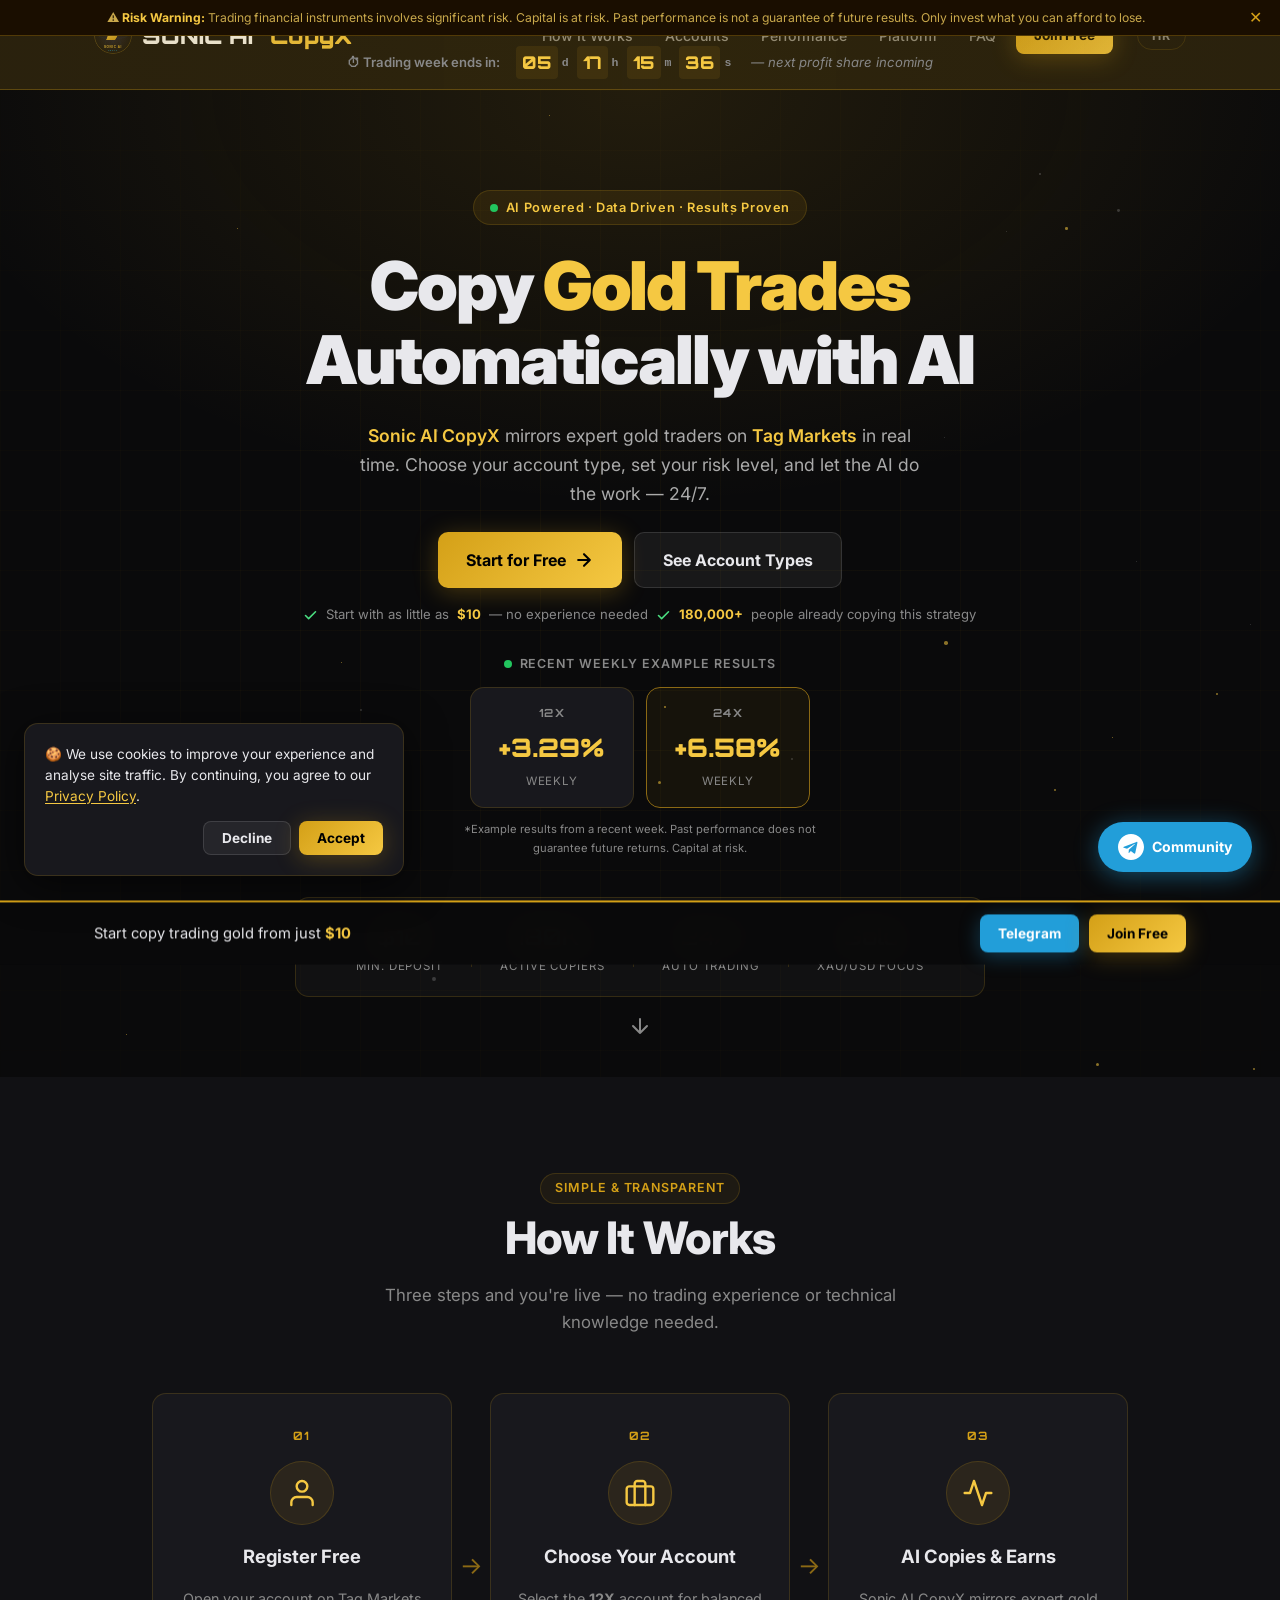
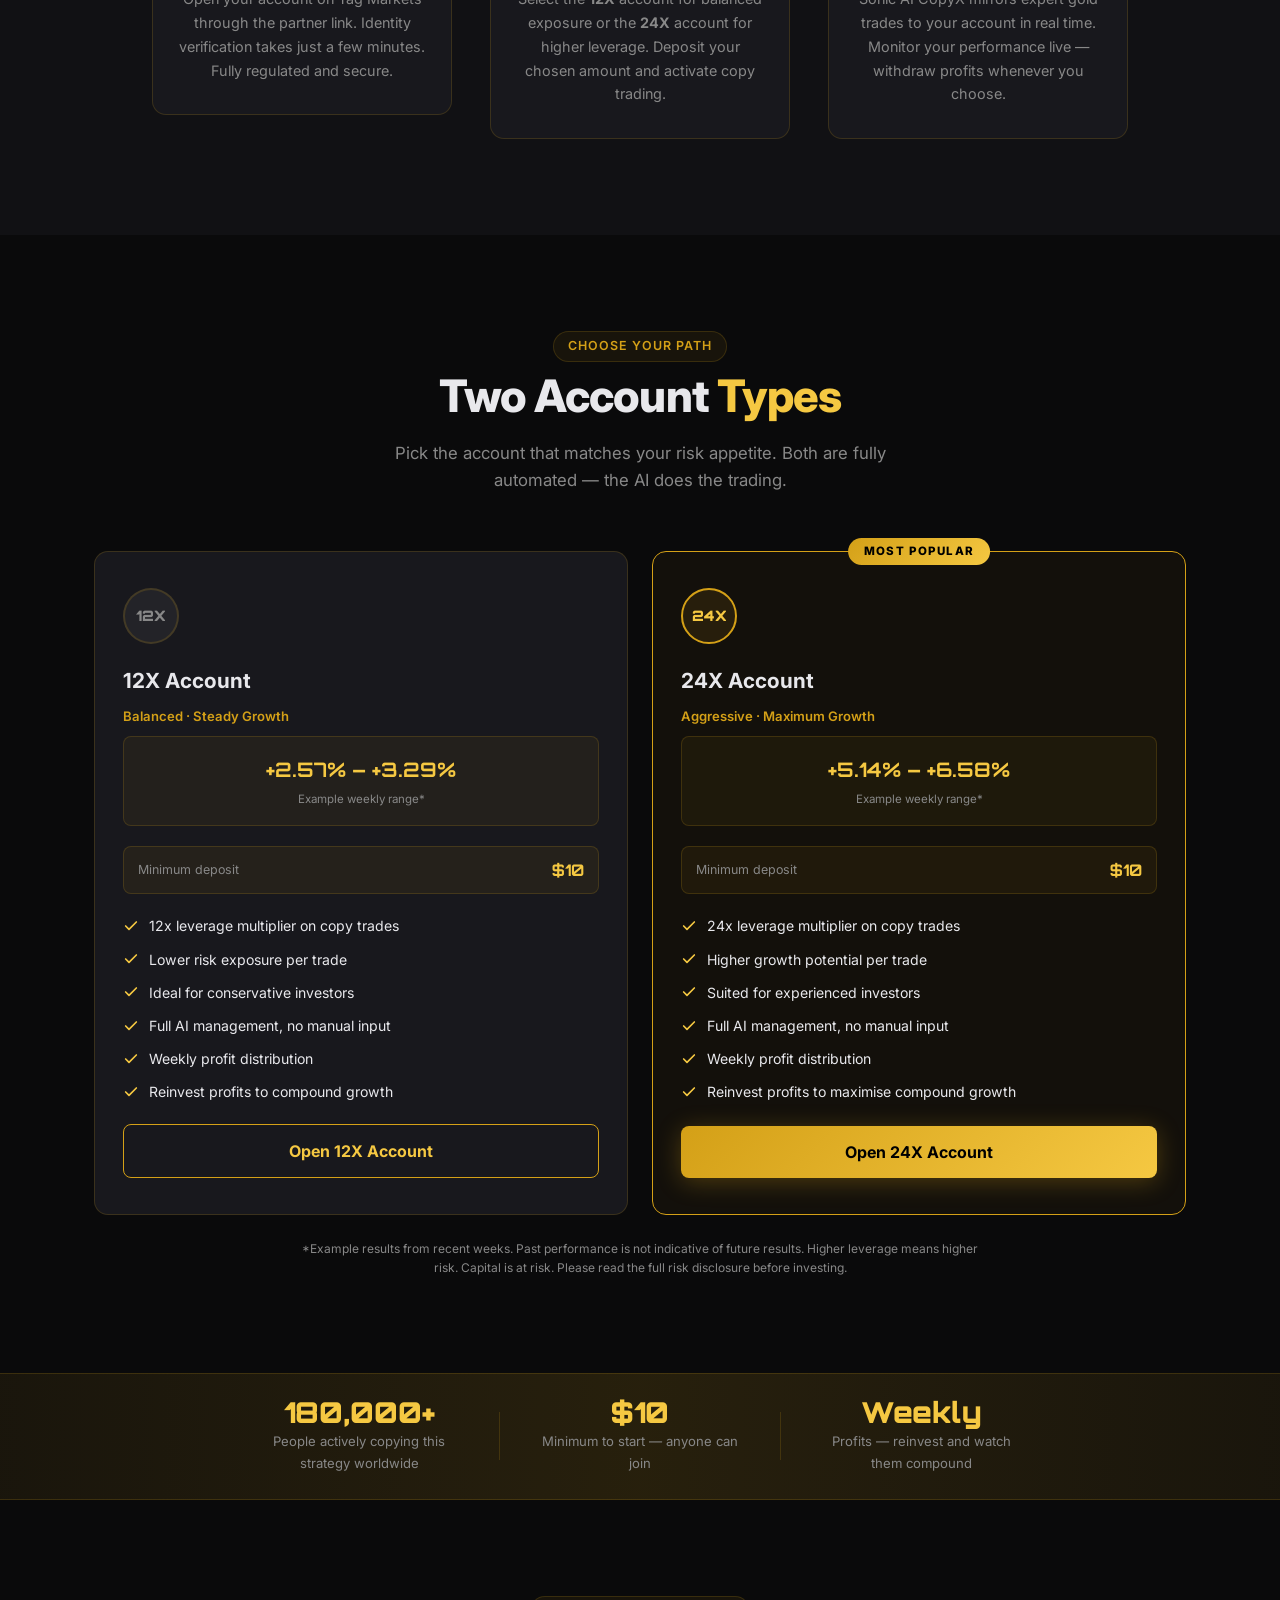
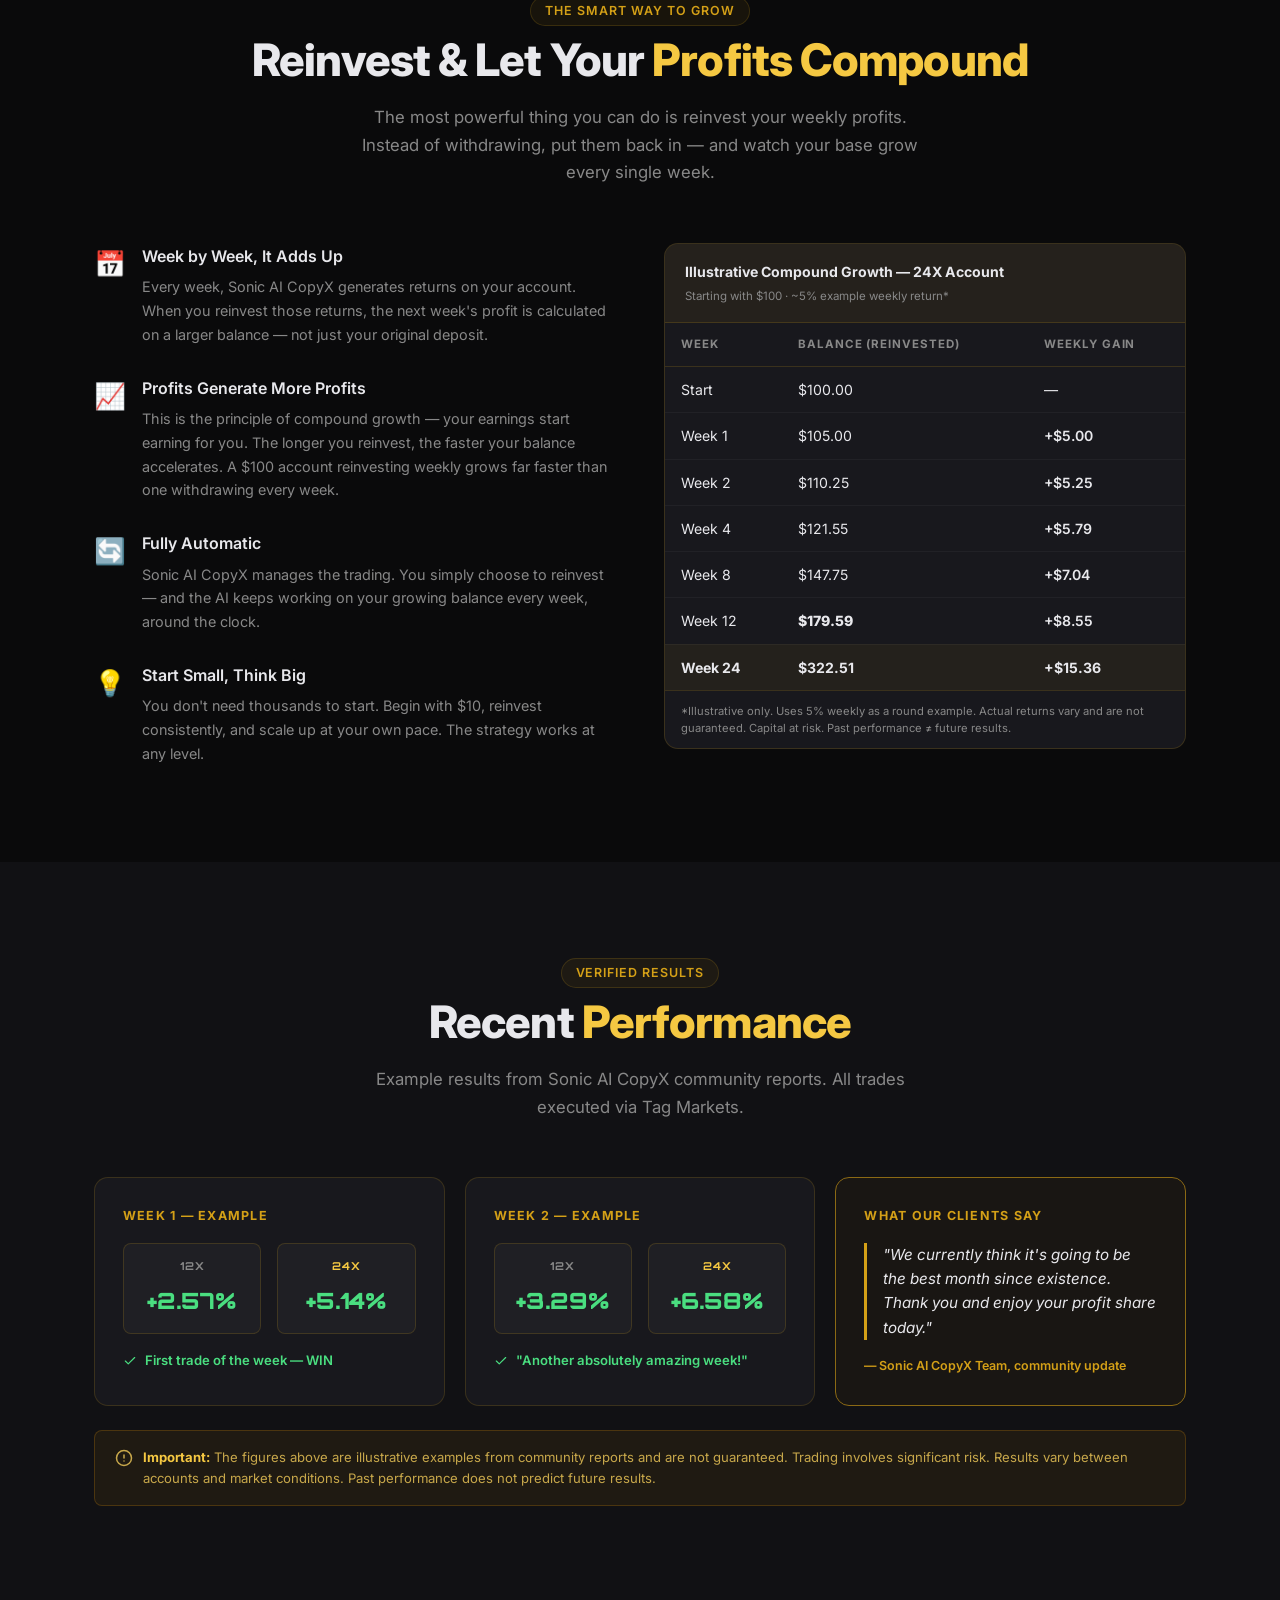
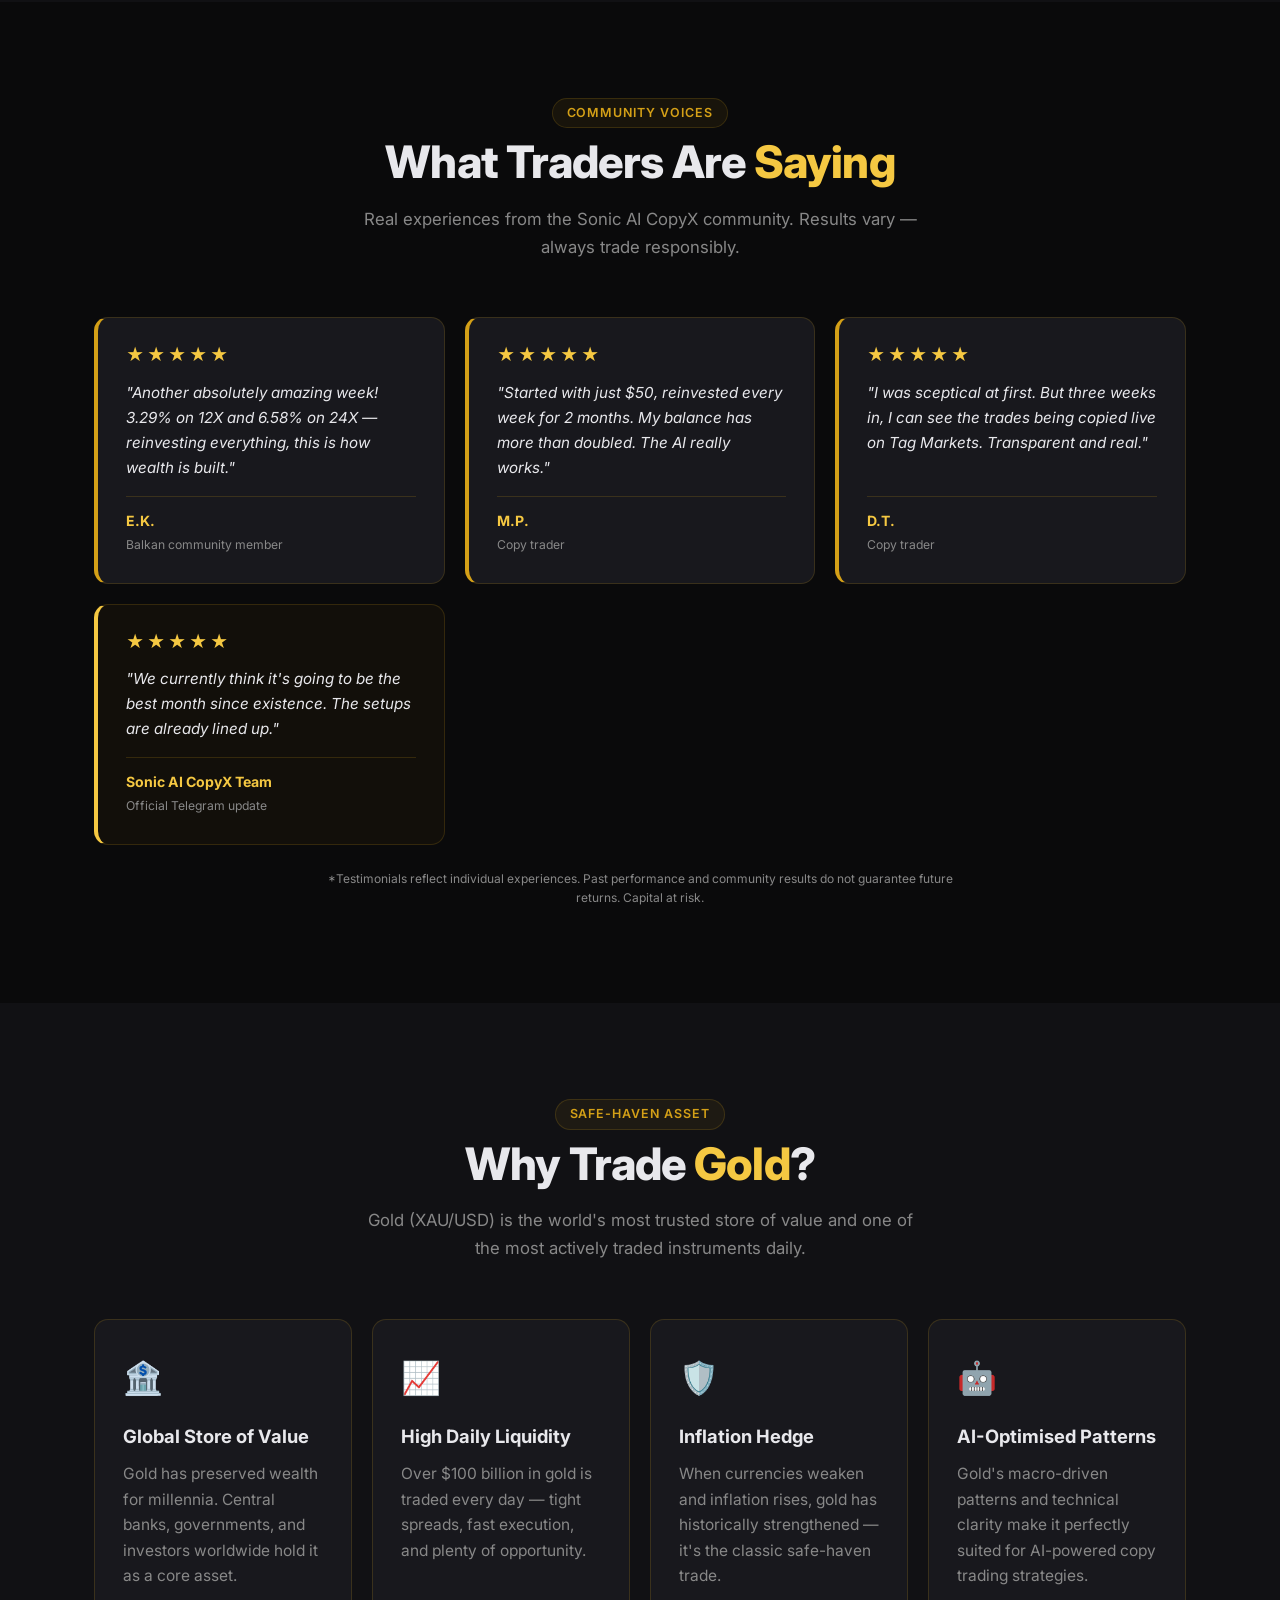
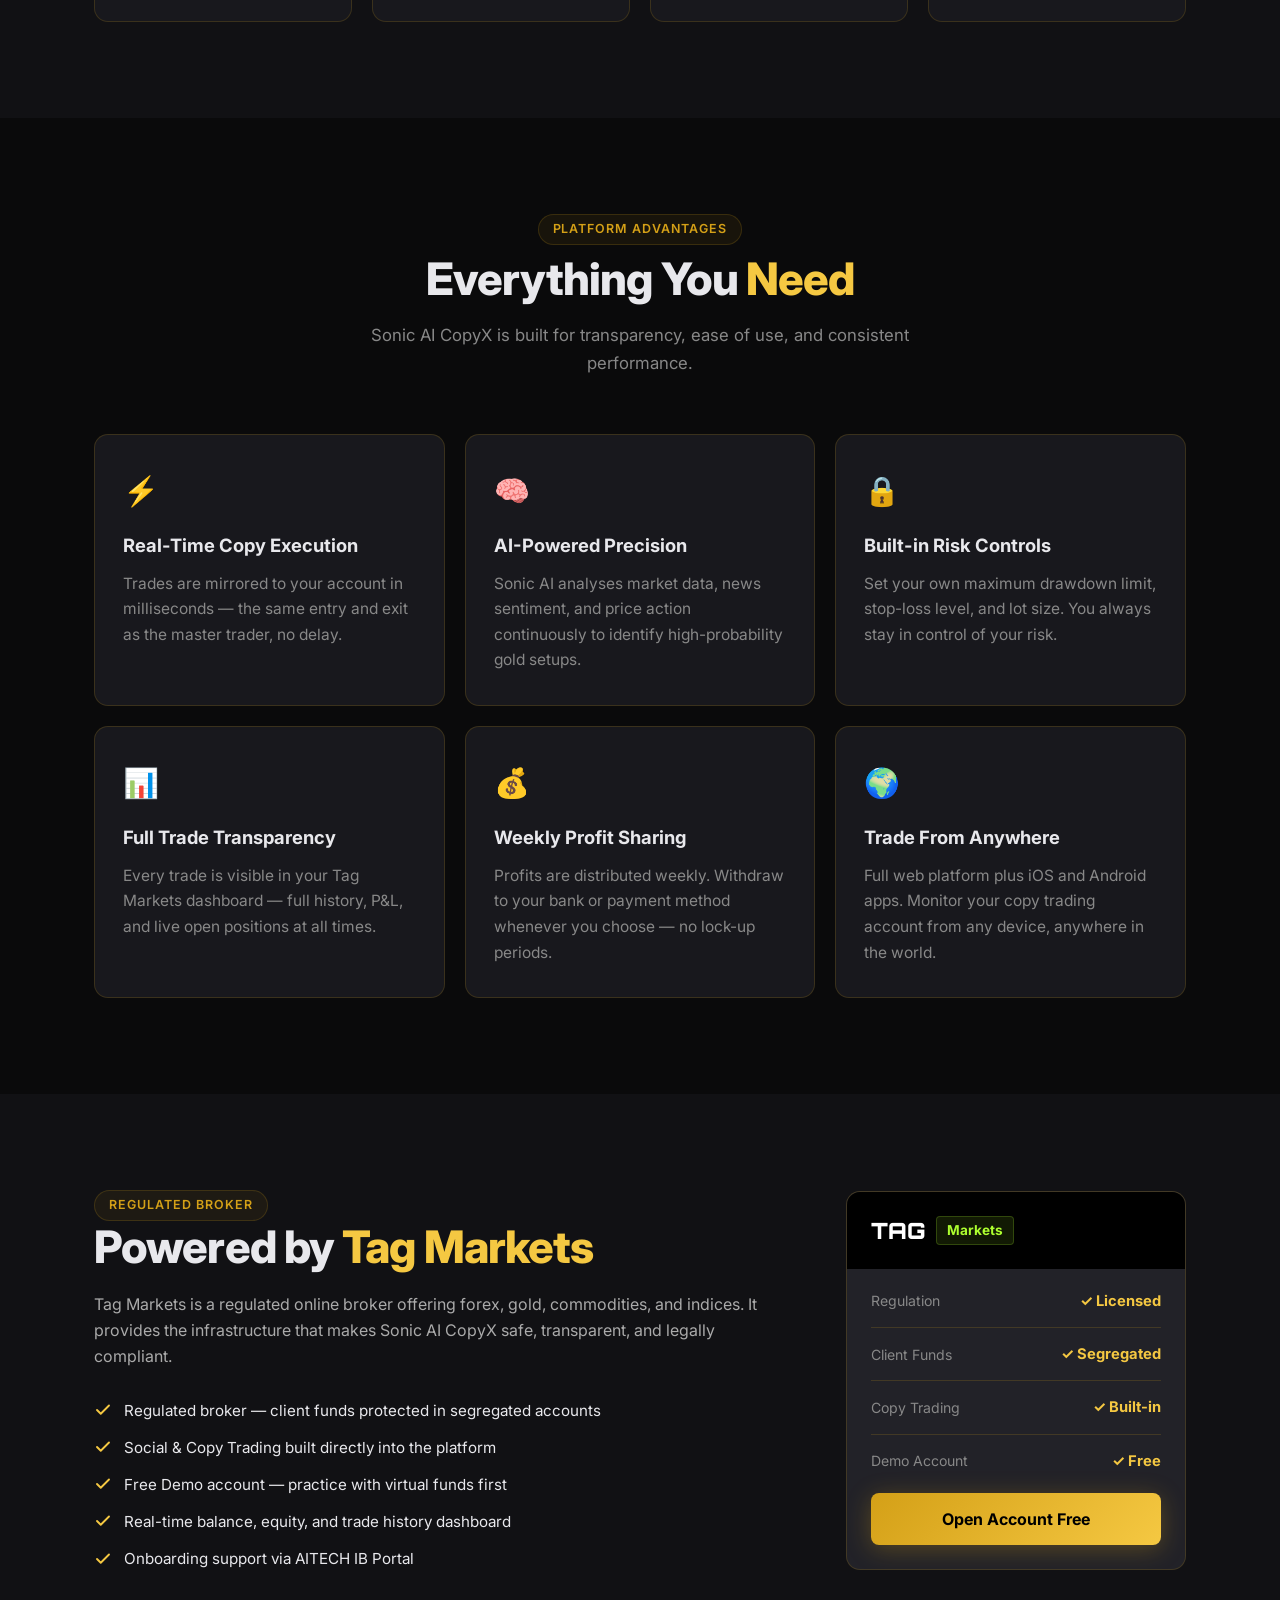
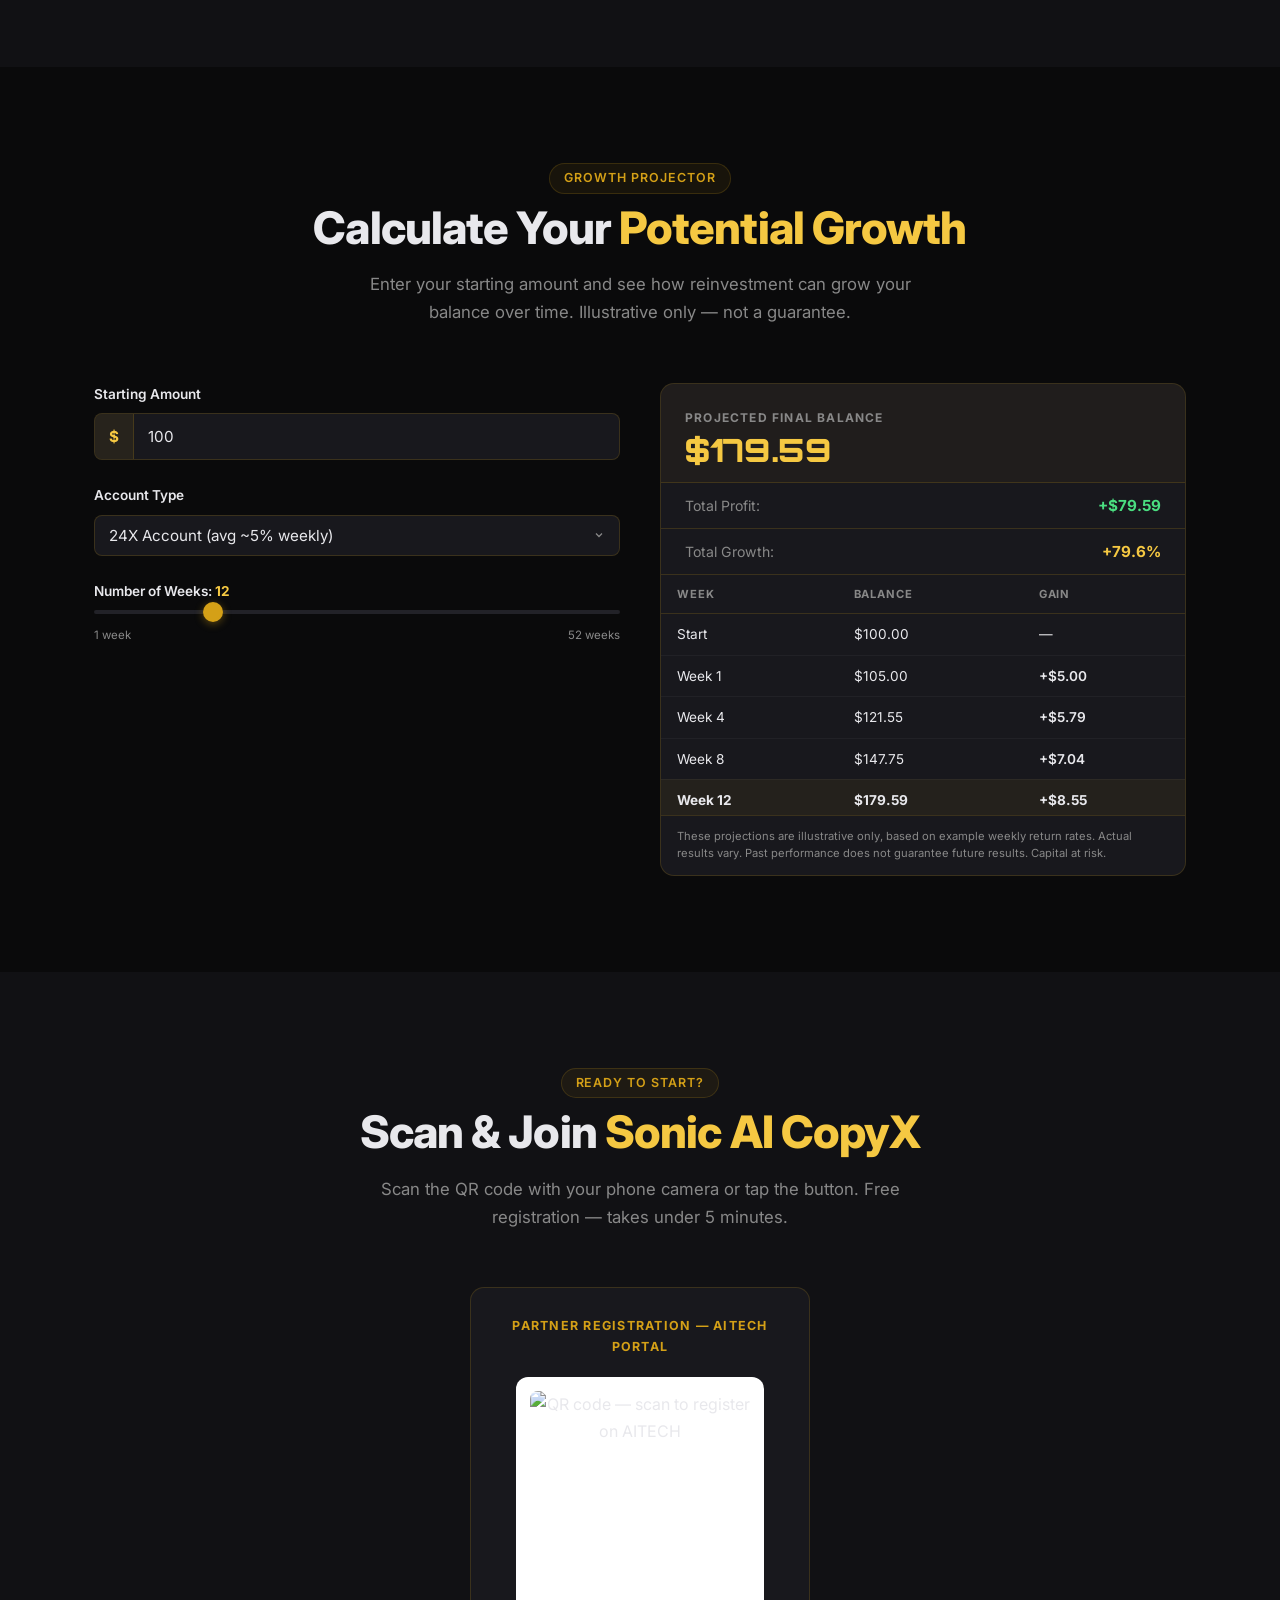
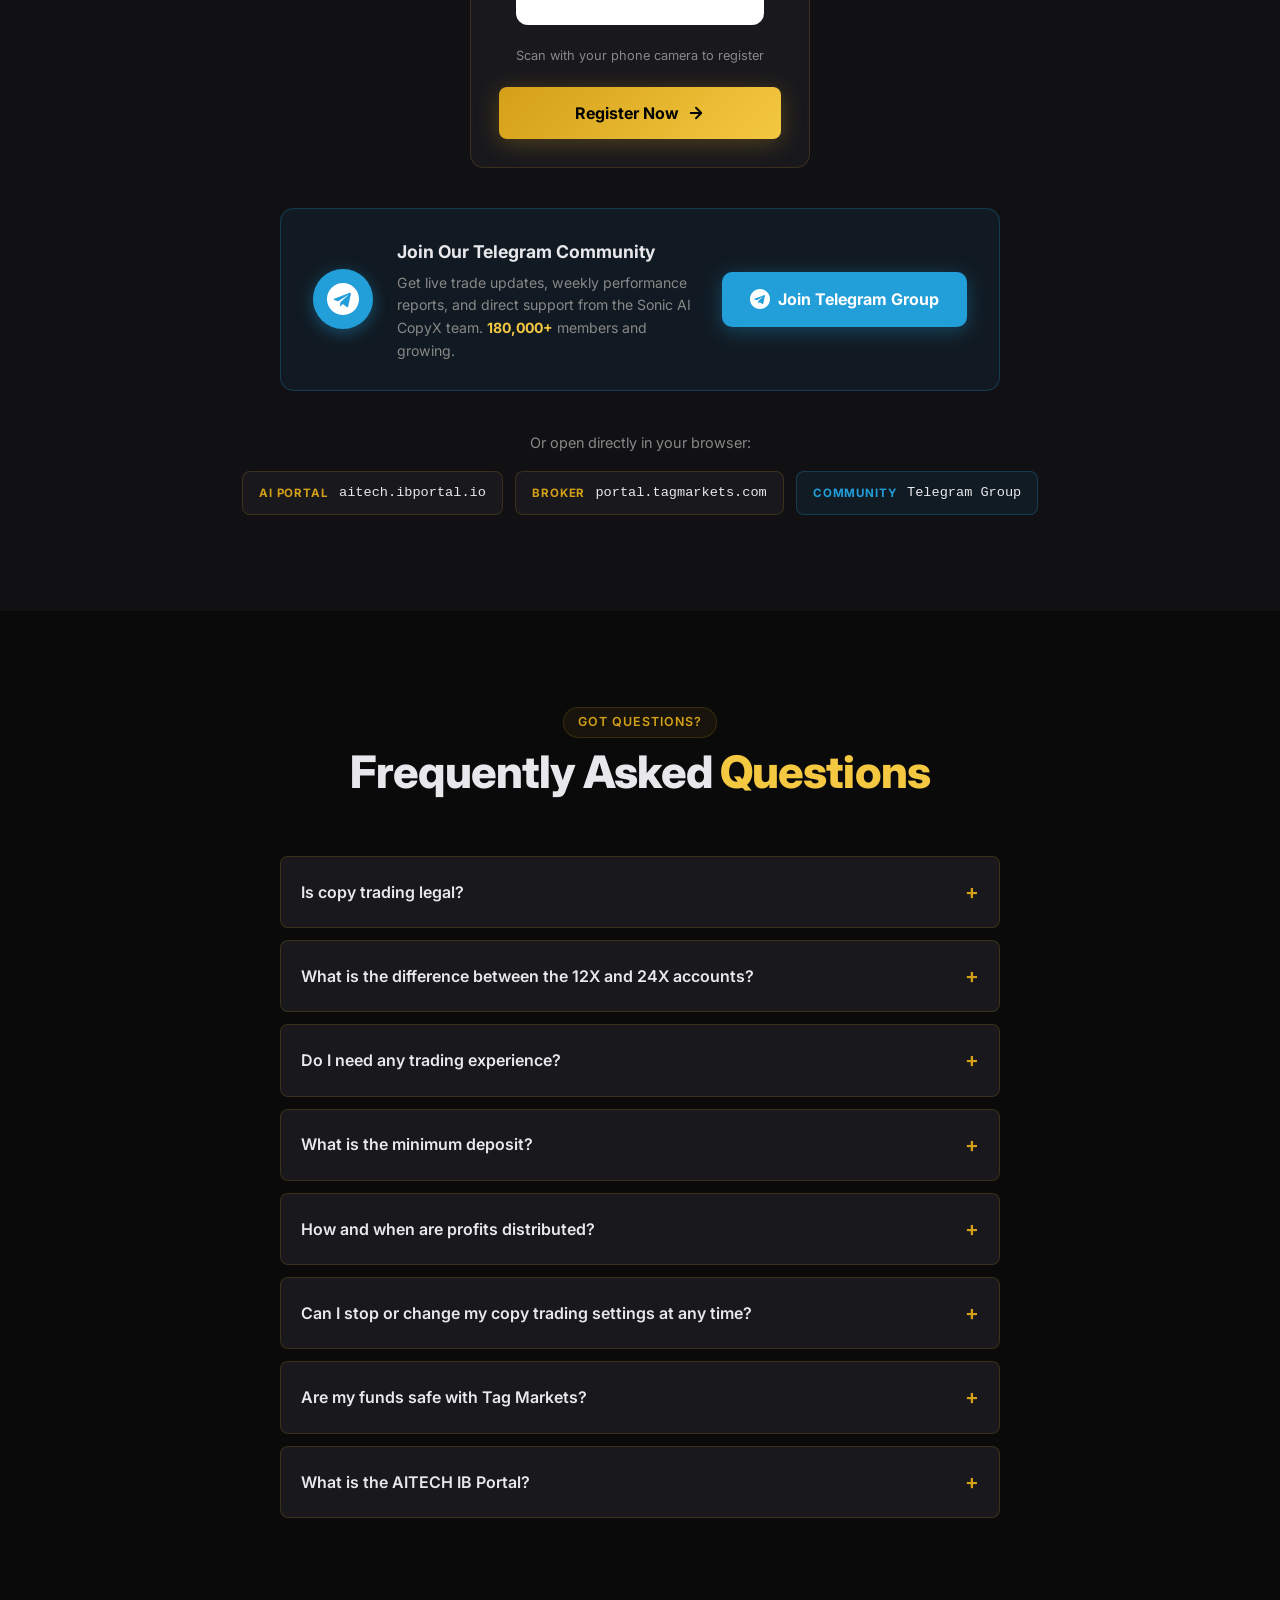
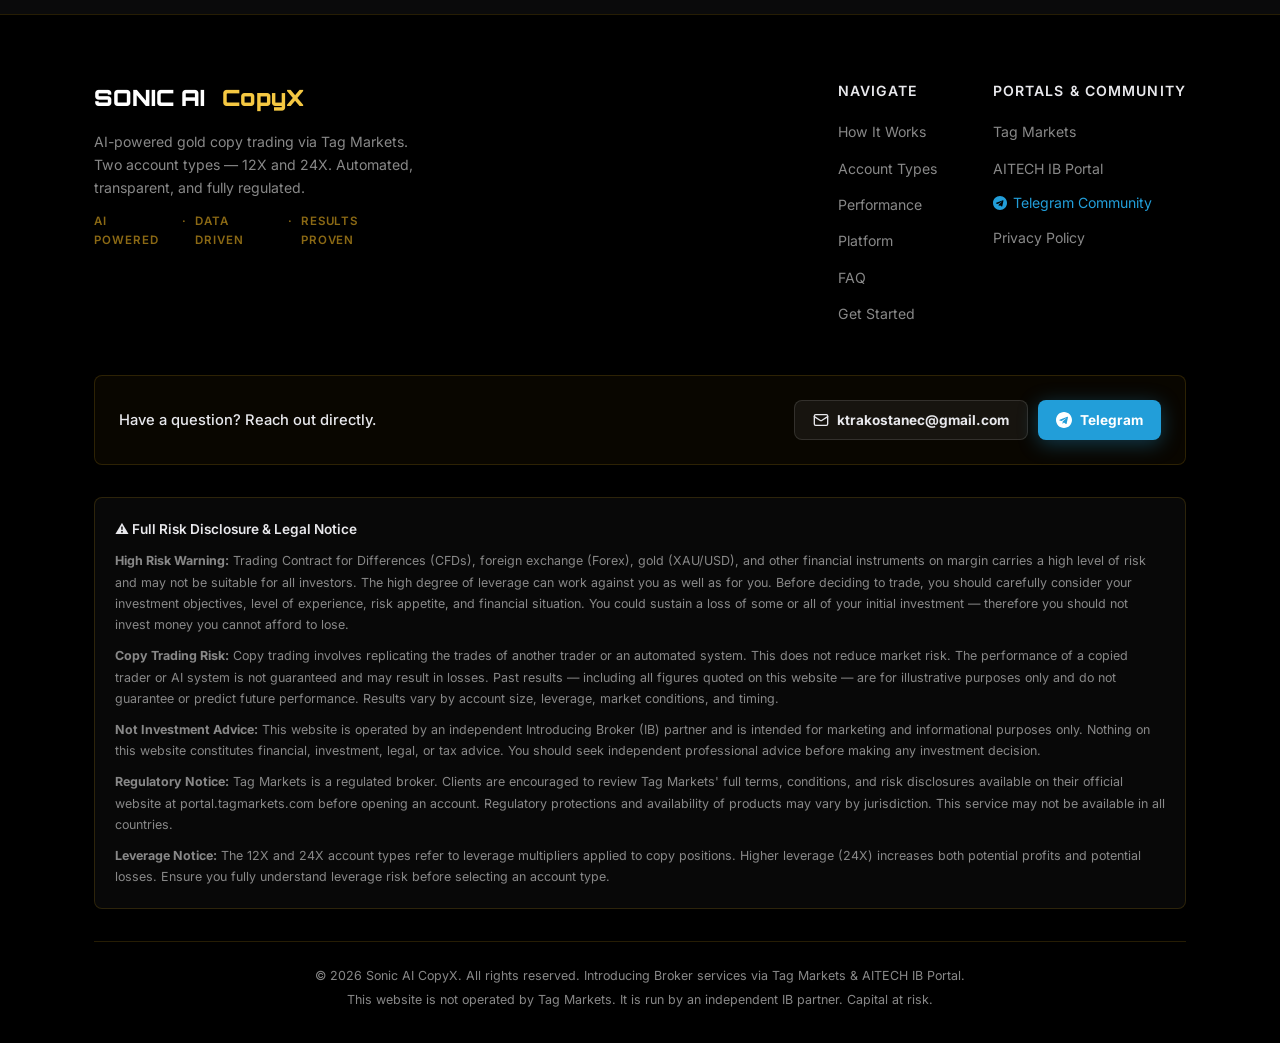
==== index.html @ 744bbc40 "Fix all links (hardcode AITECH URL) and switch QR to qrserver.com API - All 6 register buttons now l" ====
<!DOCTYPE html>
<html lang="en">
<head>
  <meta charset="UTF-8" />
  <meta name="viewport" content="width=device-width, initial-scale=1.0" />
  <meta name="description" content="Sonic AI CopyX — AI-powered gold copy trading via Tag Markets. Two account types: 12X and 24X. Automated, transparent, and 100% regulated. Join free today." />

  <!-- ─── SEO META ─── -->
  <meta name="keywords" content="copy trading, gold trading, XAU/USD, AI trading, Tag Markets, 12X account, 24X account, automated trading, forex copy trading" />
  <meta name="robots" content="index, follow" />
  <meta name="google-site-verification" content="8e38c89e3ad3ef02" />
  <link rel="canonical" href="https://traka2354.github.io/sonic-ai-copyx/" />
  <link rel="sitemap" type="application/xml" href="sitemap.xml" />

  <!-- ─── FAVICON ─── -->
  <link rel="icon" href="assets/logo.svg" type="image/svg+xml" />

  <!-- ─── OPEN GRAPH ─── -->
  <meta property="og:title" content="Sonic AI CopyX | AI-Powered Gold Copy Trading" />
  <meta property="og:description" content="Copy expert gold trades automatically with AI. Two account types — 12X and 24X. Start from just $10 on Tag Markets." />
  <meta property="og:type" content="website" />
  <meta property="og:image" content="assets/og-image.svg" />
  <meta property="og:url" content="https://sonicaicopyx.com/" />
  <meta property="og:site_name" content="Sonic AI CopyX" />

  <!-- ─── TWITTER CARD ─── -->
  <meta name="twitter:card" content="summary_large_image" />
  <meta name="twitter:title" content="Sonic AI CopyX | AI-Powered Gold Copy Trading" />
  <meta name="twitter:description" content="Copy expert gold trades automatically with AI. Start from just $10 on Tag Markets. 180K+ active copiers." />
  <meta name="twitter:image" content="assets/og-image.svg" />

  <!-- ─── JSON-LD STRUCTURED DATA ─── -->
  <script type="application/ld+json">
  {
    "@context": "https://schema.org",
    "@type": "Organization",
    "name": "Sonic AI CopyX",
    "url": "https://sonicaicopyx.com/",
    "description": "AI-powered gold copy trading via Tag Markets. Two account types — 12X and 24X. Automated, transparent, and fully regulated.",
    "contactPoint": {
      "@type": "ContactPoint",
      "contactType": "customer support",
      "url": "https://t.me/sonicexperts"
    }
  }
  </script>

  <!-- ─── GOOGLE ANALYTICS 4 ─── -->
  <!-- Replace with your GA4 ID -->
  <script async src="https://www.googletagmanager.com/gtag/js?id=G-XXXXXXXXXX"></script>
  <script>
    window.dataLayer = window.dataLayer || [];
    function gtag(){dataLayer.push(arguments);}
    gtag('js', new Date());
    gtag('config', 'G-XXXXXXXXXX');
  </script>

  <title>Sonic AI CopyX | AI-Powered Gold Copy Trading</title>
  <link rel="preconnect" href="https://fonts.googleapis.com" />
  <link rel="preconnect" href="https://fonts.gstatic.com" crossorigin />
  <link href="https://fonts.googleapis.com/css2?family=Inter:wght@300;400;500;600;700;800;900&family=Orbitron:wght@700;900&display=swap" rel="stylesheet" />
  <link rel="stylesheet" href="style.css" />
</head>
<body>

  <!-- ─── STICKY CTA BAR ─── -->
  <div class="sticky-cta" id="stickyCta">
    <div class="sticky-cta__inner container">
      <span class="sticky-cta__text">Start copy trading gold from just <strong>$10</strong></span>
      <div class="sticky-cta__actions">
        <a href="https://t.me/sonicexperts" target="_blank" rel="noopener noreferrer" class="btn btn--tg btn--sm">Telegram</a>
        <a href="https://aitech.ibportal.io/auth/register?e=uxHzQEHidtHpyg4rd8YcgfCM0lROvpn4lGFvQU8bvEI&a=1" class="btn btn--gold btn--sm js-register-link">Join Free</a>
      </div>
    </div>
  </div>

  <!-- ─── RISK BANNER ─── -->
  <div class="risk-banner">
    ⚠️ <strong>Risk Warning:</strong> Trading financial instruments involves significant risk. Capital is at risk. Past performance is not a guarantee of future results. Only invest what you can afford to lose.
    <button class="risk-banner__close" id="closeBanner" aria-label="Close">✕</button>
  </div>

  <!-- ─── COUNTDOWN BAR ─── -->
  <div class="countdown-bar" id="countdownBar">
    <span class="countdown-bar__label">⏱ Trading week ends in:</span>
    <div class="countdown-digits">
      <span id="cdDays">00</span><em>d</em>
      <span id="cdHours">00</span><em>h</em>
      <span id="cdMins">00</span><em>m</em>
      <span id="cdSecs">00</span><em>s</em>
    </div>
    <span class="countdown-bar__suffix">— next profit share incoming</span>
  </div>

  <!-- ─── NAV ─── -->
  <nav class="nav" id="nav">
    <div class="nav__inner container">
      <a href="#hero" class="nav__logo">
        <img src="assets/logo.svg" alt="Sonic AI CopyX Logo" class="site-logo-img" />
        <span class="logo-sonic">SONIC AI</span><span class="logo-ai">&nbsp;CopyX</span>
      </a>
      <button class="nav__burger" id="burger" aria-label="Toggle menu">
        <span></span><span></span><span></span>
      </button>
      <ul class="nav__links" id="navLinks">
        <li><a href="#how-it-works">How It Works</a></li>
        <li><a href="#accounts">Accounts</a></li>
        <li><a href="#performance">Performance</a></li>
        <li><a href="#platform">Platform</a></li>
        <li><a href="#faq">FAQ</a></li>
        <li><a href="#get-started" class="btn btn--gold btn--sm js-register-link">Join Free</a></li>
      </ul>
      <button class="lang-btn" id="langToggle">HR / EN</button>
    </div>
  </nav>

  <!-- ─── HERO ─── -->
  <section class="hero" id="hero">
    <div class="hero__bg-grid"></div>
    <div class="hero__particles" id="particles"></div>
    <div class="container hero__inner">
      <div class="hero__badge">
        <span class="pulse-dot"></span>
        AI Powered · Data Driven · Results Proven
      </div>
      <h1 class="hero__title">
        Copy <span class="gold-text">Gold Trades</span><br />Automatically with AI
      </h1>
      <p class="hero__subtitle">
        <strong>Sonic AI CopyX</strong> mirrors expert gold traders on <strong>Tag Markets</strong> in real time.
        Choose your account type, set your risk level, and let the AI do the work — 24/7.
      </p>
      <div class="hero__cta">
        <a href="https://aitech.ibportal.io/auth/register?e=uxHzQEHidtHpyg4rd8YcgfCM0lROvpn4lGFvQU8bvEI&a=1" class="btn btn--gold btn--lg js-register-link">
          Start for Free
          <svg xmlns="http://www.w3.org/2000/svg" width="20" height="20" viewBox="0 0 24 24" fill="none" stroke="currentColor" stroke-width="2.5" stroke-linecap="round" stroke-linejoin="round"><path d="M5 12h14M12 5l7 7-7 7"/></svg>
        </a>
        <a href="#accounts" class="btn btn--ghost btn--lg">See Account Types</a>
      </div>
      <div class="hero__min-deposit">
        <svg xmlns="http://www.w3.org/2000/svg" width="15" height="15" viewBox="0 0 24 24" fill="none" stroke="currentColor" stroke-width="2.5" stroke-linecap="round" stroke-linejoin="round"><polyline points="20 6 9 17 4 12"/></svg>
        Start with as little as <strong>$10</strong> — no experience needed
        <svg xmlns="http://www.w3.org/2000/svg" width="15" height="15" viewBox="0 0 24 24" fill="none" stroke="currentColor" stroke-width="2.5" stroke-linecap="round" stroke-linejoin="round"><polyline points="20 6 9 17 4 12"/></svg>
        <strong>180,000+</strong> people already copying this strategy
      </div>

      <!-- Live week example -->
      <div class="hero__live-results">
        <div class="live-label">
          <span class="pulse-dot"></span> Recent Weekly Example Results
        </div>
        <div class="live-cards">
          <div class="live-card">
            <span class="live-card__badge">12X</span>
            <span class="live-card__value">+3.29%</span>
            <span class="live-card__label">Weekly</span>
          </div>
          <div class="live-card live-card--accent">
            <span class="live-card__badge">24X</span>
            <span class="live-card__value">+6.58%</span>
            <span class="live-card__label">Weekly</span>
          </div>
        </div>
        <p class="live-disclaimer">*Example results from a recent week. Past performance does not guarantee future returns. Capital at risk.</p>
      </div>

      <div class="hero__stats">
        <div class="stat">
          <span class="stat__value gold-text" data-target="10" data-prefix="$">$10</span>
          <span class="stat__label">Min. Deposit</span>
        </div>
        <div class="stat__divider"></div>
        <div class="stat">
          <span class="stat__value gold-text" data-target="180" data-suffix="K+">180K+</span>
          <span class="stat__label">Active Copiers</span>
        </div>
        <div class="stat__divider"></div>
        <div class="stat">
          <span class="stat__value gold-text">24/7</span>
          <span class="stat__label">Auto Trading</span>
        </div>
        <div class="stat__divider"></div>
        <div class="stat">
          <span class="stat__value gold-text">Gold</span>
          <span class="stat__label">XAU/USD Focus</span>
        </div>
      </div>
    </div>
    <div class="hero__scroll-hint">
      <svg xmlns="http://www.w3.org/2000/svg" width="24" height="24" viewBox="0 0 24 24" fill="none" stroke="currentColor" stroke-width="2" stroke-linecap="round" stroke-linejoin="round"><path d="M12 5v14M5 12l7 7 7-7"/></svg>
    </div>
  </section>

  <!-- ─── HOW IT WORKS ─── -->
  <section class="section section--dark" id="how-it-works">
    <div class="container">
      <div class="section__header">
        <span class="section__tag">Simple &amp; Transparent</span>
        <h2>How It Works</h2>
        <p>Three steps and you're live — no trading experience or technical knowledge needed.</p>
      </div>
      <div class="steps">
        <div class="step reveal">
          <div class="step__number">01</div>
          <div class="step__icon">
            <svg xmlns="http://www.w3.org/2000/svg" width="32" height="32" viewBox="0 0 24 24" fill="none" stroke="currentColor" stroke-width="1.8" stroke-linecap="round" stroke-linejoin="round"><path d="M20 21v-2a4 4 0 0 0-4-4H8a4 4 0 0 0-4 4v2"/><circle cx="12" cy="7" r="4"/></svg>
          </div>
          <h3>Register Free</h3>
          <p>Open your account on Tag Markets through the partner link. Identity verification takes just a few minutes. Fully regulated and secure.</p>
        </div>
        <div class="step__arrow">→</div>
        <div class="step reveal">
          <div class="step__number">02</div>
          <div class="step__icon">
            <svg xmlns="http://www.w3.org/2000/svg" width="32" height="32" viewBox="0 0 24 24" fill="none" stroke="currentColor" stroke-width="1.8" stroke-linecap="round" stroke-linejoin="round"><rect x="2" y="7" width="20" height="14" rx="2"/><path d="M16 21V5a2 2 0 0 0-2-2h-4a2 2 0 0 0-2 2v16"/></svg>
          </div>
          <h3>Choose Your Account</h3>
          <p>Select the <strong>12X</strong> account for balanced exposure or the <strong>24X</strong> account for higher leverage. Deposit your chosen amount and activate copy trading.</p>
        </div>
        <div class="step__arrow">→</div>
        <div class="step reveal">
          <div class="step__number">03</div>
          <div class="step__icon">
            <svg xmlns="http://www.w3.org/2000/svg" width="32" height="32" viewBox="0 0 24 24" fill="none" stroke="currentColor" stroke-width="1.8" stroke-linecap="round" stroke-linejoin="round"><polyline points="22 12 18 12 15 21 9 3 6 12 2 12"/></svg>
          </div>
          <h3>AI Copies &amp; Earns</h3>
          <p>Sonic AI CopyX mirrors expert gold trades to your account in real time. Monitor your performance live — withdraw profits whenever you choose.</p>
        </div>
      </div>
    </div>
  </section>

  <!-- ─── ACCOUNT TYPES ─── -->
  <section class="section" id="accounts">
    <div class="container">
      <div class="section__header">
        <span class="section__tag">Choose Your Path</span>
        <h2>Two Account <span class="gold-text">Types</span></h2>
        <p>Pick the account that matches your risk appetite. Both are fully automated — the AI does the trading.</p>
      </div>
      <div class="accounts-grid">

        <div class="account-card reveal">
          <div class="account-card__badge">12X</div>
          <h3>12X Account</h3>
          <p class="account-card__tagline">Balanced · Steady Growth</p>
          <div class="account-card__stat">
            <span class="account-card__stat-value">+2.57% – +3.29%</span>
            <span class="account-card__stat-label">Example weekly range*</span>
          </div>
          <div class="account-card__min">
            <span class="account-card__min-label">Minimum deposit</span>
            <span class="account-card__min-value">$10</span>
          </div>
          <ul class="account-card__features">
            <li>
              <svg xmlns="http://www.w3.org/2000/svg" width="16" height="16" viewBox="0 0 24 24" fill="none" stroke="currentColor" stroke-width="2.5" stroke-linecap="round" stroke-linejoin="round"><polyline points="20 6 9 17 4 12"/></svg>
              12x leverage multiplier on copy trades
            </li>
            <li>
              <svg xmlns="http://www.w3.org/2000/svg" width="16" height="16" viewBox="0 0 24 24" fill="none" stroke="currentColor" stroke-width="2.5" stroke-linecap="round" stroke-linejoin="round"><polyline points="20 6 9 17 4 12"/></svg>
              Lower risk exposure per trade
            </li>
            <li>
              <svg xmlns="http://www.w3.org/2000/svg" width="16" height="16" viewBox="0 0 24 24" fill="none" stroke="currentColor" stroke-width="2.5" stroke-linecap="round" stroke-linejoin="round"><polyline points="20 6 9 17 4 12"/></svg>
              Ideal for conservative investors
            </li>
            <li>
              <svg xmlns="http://www.w3.org/2000/svg" width="16" height="16" viewBox="0 0 24 24" fill="none" stroke="currentColor" stroke-width="2.5" stroke-linecap="round" stroke-linejoin="round"><polyline points="20 6 9 17 4 12"/></svg>
              Full AI management, no manual input
            </li>
            <li>
              <svg xmlns="http://www.w3.org/2000/svg" width="16" height="16" viewBox="0 0 24 24" fill="none" stroke="currentColor" stroke-width="2.5" stroke-linecap="round" stroke-linejoin="round"><polyline points="20 6 9 17 4 12"/></svg>
              Weekly profit distribution
            </li>
            <li>
              <svg xmlns="http://www.w3.org/2000/svg" width="16" height="16" viewBox="0 0 24 24" fill="none" stroke="currentColor" stroke-width="2.5" stroke-linecap="round" stroke-linejoin="round"><polyline points="20 6 9 17 4 12"/></svg>
              Reinvest profits to compound growth
            </li>
          </ul>
          <a href="https://aitech.ibportal.io/auth/register?e=uxHzQEHidtHpyg4rd8YcgfCM0lROvpn4lGFvQU8bvEI&a=1" class="btn btn--outline btn--full js-register-link">Open 12X Account</a>
        </div>

        <div class="account-card account-card--featured reveal">
          <div class="account-card__popular">Most Popular</div>
          <div class="account-card__badge account-card__badge--accent">24X</div>
          <h3>24X Account</h3>
          <p class="account-card__tagline">Aggressive · Maximum Growth</p>
          <div class="account-card__stat">
            <span class="account-card__stat-value">+5.14% – +6.58%</span>
            <span class="account-card__stat-label">Example weekly range*</span>
          </div>
          <div class="account-card__min">
            <span class="account-card__min-label">Minimum deposit</span>
            <span class="account-card__min-value">$10</span>
          </div>
          <ul class="account-card__features">
            <li>
              <svg xmlns="http://www.w3.org/2000/svg" width="16" height="16" viewBox="0 0 24 24" fill="none" stroke="currentColor" stroke-width="2.5" stroke-linecap="round" stroke-linejoin="round"><polyline points="20 6 9 17 4 12"/></svg>
              24x leverage multiplier on copy trades
            </li>
            <li>
              <svg xmlns="http://www.w3.org/2000/svg" width="16" height="16" viewBox="0 0 24 24" fill="none" stroke="currentColor" stroke-width="2.5" stroke-linecap="round" stroke-linejoin="round"><polyline points="20 6 9 17 4 12"/></svg>
              Higher growth potential per trade
            </li>
            <li>
              <svg xmlns="http://www.w3.org/2000/svg" width="16" height="16" viewBox="0 0 24 24" fill="none" stroke="currentColor" stroke-width="2.5" stroke-linecap="round" stroke-linejoin="round"><polyline points="20 6 9 17 4 12"/></svg>
              Suited for experienced investors
            </li>
            <li>
              <svg xmlns="http://www.w3.org/2000/svg" width="16" height="16" viewBox="0 0 24 24" fill="none" stroke="currentColor" stroke-width="2.5" stroke-linecap="round" stroke-linejoin="round"><polyline points="20 6 9 17 4 12"/></svg>
              Full AI management, no manual input
            </li>
            <li>
              <svg xmlns="http://www.w3.org/2000/svg" width="16" height="16" viewBox="0 0 24 24" fill="none" stroke="currentColor" stroke-width="2.5" stroke-linecap="round" stroke-linejoin="round"><polyline points="20 6 9 17 4 12"/></svg>
              Weekly profit distribution
            </li>
            <li>
              <svg xmlns="http://www.w3.org/2000/svg" width="16" height="16" viewBox="0 0 24 24" fill="none" stroke="currentColor" stroke-width="2.5" stroke-linecap="round" stroke-linejoin="round"><polyline points="20 6 9 17 4 12"/></svg>
              Reinvest profits to maximise compound growth
            </li>
          </ul>
          <a href="https://aitech.ibportal.io/auth/register?e=uxHzQEHidtHpyg4rd8YcgfCM0lROvpn4lGFvQU8bvEI&a=1" class="btn btn--gold btn--full js-register-link">Open 24X Account</a>
        </div>

      </div>
      <p class="accounts-disclaimer">*Example results from recent weeks. Past performance is not indicative of future results. Higher leverage means higher risk. Capital is at risk. Please read the full risk disclosure before investing.</p>
    </div>
  </section>

  <!-- ─── SOCIAL PROOF BANNER ─── -->
  <div class="social-proof-bar">
    <div class="container social-proof-bar__inner">
      <div class="social-proof-item">
        <span class="social-proof-num">180,000+</span>
        <span class="social-proof-label">People actively copying this strategy worldwide</span>
      </div>
      <div class="social-proof-divider"></div>
      <div class="social-proof-item">
        <span class="social-proof-num">$10</span>
        <span class="social-proof-label">Minimum to start — anyone can join</span>
      </div>
      <div class="social-proof-divider"></div>
      <div class="social-proof-item">
        <span class="social-proof-num">Weekly</span>
        <span class="social-proof-label">Profits — reinvest and watch them compound</span>
      </div>
    </div>
  </div>

  <!-- ─── REINVESTMENT / COMPOUND GROWTH ─── -->
  <section class="section" id="reinvest">
    <div class="container">
      <div class="section__header">
        <span class="section__tag">The Smart Way to Grow</span>
        <h2>Reinvest &amp; Let Your <span class="gold-text">Profits Compound</span></h2>
        <p>The most powerful thing you can do is reinvest your weekly profits. Instead of withdrawing, put them back in — and watch your base grow every single week.</p>
      </div>

      <div class="compound-wrap">

        <!-- Left: explanation -->
        <div class="compound-text reveal">
          <div class="compound-point">
            <div class="compound-point__icon">📅</div>
            <div>
              <h4>Week by Week, It Adds Up</h4>
              <p>Every week, Sonic AI CopyX generates returns on your account. When you reinvest those returns, the next week's profit is calculated on a larger balance — not just your original deposit.</p>
            </div>
          </div>
          <div class="compound-point">
            <div class="compound-point__icon">📈</div>
            <div>
              <h4>Profits Generate More Profits</h4>
              <p>This is the principle of compound growth — your earnings start earning for you. The longer you reinvest, the faster your balance accelerates. A $100 account reinvesting weekly grows far faster than one withdrawing every week.</p>
            </div>
          </div>
          <div class="compound-point">
            <div class="compound-point__icon">🔄</div>
            <div>
              <h4>Fully Automatic</h4>
              <p>Sonic AI CopyX manages the trading. You simply choose to reinvest — and the AI keeps working on your growing balance every week, around the clock.</p>
            </div>
          </div>
          <div class="compound-point">
            <div class="compound-point__icon">💡</div>
            <div>
              <h4>Start Small, Think Big</h4>
              <p>You don't need thousands to start. Begin with $10, reinvest consistently, and scale up at your own pace. The strategy works at any level.</p>
            </div>
          </div>
        </div>

        <!-- Right: compound growth table -->
        <div class="compound-table-wrap reveal">
          <div class="compound-table-header">
            <span>Illustrative Compound Growth — 24X Account</span>
            <span class="compound-table-note">Starting with $100 · ~5% example weekly return*</span>
          </div>
          <table class="compound-table">
            <thead>
              <tr>
                <th>Week</th>
                <th>Balance (reinvested)</th>
                <th>Weekly Gain</th>
              </tr>
            </thead>
            <tbody>
              <tr><td>Start</td><td>$100.00</td><td>—</td></tr>
              <tr><td>Week 1</td><td>$105.00</td><td class="green">+$5.00</td></tr>
              <tr><td>Week 2</td><td>$110.25</td><td class="green">+$5.25</td></tr>
              <tr><td>Week 4</td><td>$121.55</td><td class="green">+$5.79</td></tr>
              <tr><td>Week 8</td><td>$147.75</td><td class="green">+$7.04</td></tr>
              <tr><td>Week 12</td><td class="gold-text bold">$179.59</td><td class="green">+$8.55</td></tr>
              <tr class="compound-table__highlight"><td>Week 24</td><td class="gold-text bold">$322.51</td><td class="green">+$15.36</td></tr>
            </tbody>
          </table>
          <p class="compound-table__disclaimer">*Illustrative only. Uses 5% weekly as a round example. Actual returns vary and are not guaranteed. Capital at risk. Past performance ≠ future results.</p>
        </div>

      </div>
    </div>
  </section>

  <!-- ─── PERFORMANCE ─── -->
  <section class="section section--dark" id="performance">
    <div class="container">
      <div class="section__header">
        <span class="section__tag">Verified Results</span>
        <h2>Recent <span class="gold-text">Performance</span></h2>
        <p>Example results from Sonic AI CopyX community reports. All trades executed via Tag Markets.</p>
      </div>
      <div class="perf-grid">

        <div class="perf-card reveal">
          <div class="perf-card__week">Week 1 — Example</div>
          <div class="perf-card__results">
            <div class="perf-result">
              <span class="perf-result__badge">12X</span>
              <span class="perf-result__value">+2.57%</span>
            </div>
            <div class="perf-result perf-result--accent">
              <span class="perf-result__badge perf-result__badge--accent">24X</span>
              <span class="perf-result__value">+5.14%</span>
            </div>
          </div>
          <div class="perf-card__note">
            <svg xmlns="http://www.w3.org/2000/svg" width="14" height="14" viewBox="0 0 24 24" fill="none" stroke="currentColor" stroke-width="2" stroke-linecap="round" stroke-linejoin="round"><polyline points="20 6 9 17 4 12"/></svg>
            First trade of the week — WIN
          </div>
        </div>

        <div class="perf-card reveal">
          <div class="perf-card__week">Week 2 — Example</div>
          <div class="perf-card__results">
            <div class="perf-result">
              <span class="perf-result__badge">12X</span>
              <span class="perf-result__value">+3.29%</span>
            </div>
            <div class="perf-result perf-result--accent">
              <span class="perf-result__badge perf-result__badge--accent">24X</span>
              <span class="perf-result__value">+6.58%</span>
            </div>
          </div>
          <div class="perf-card__note">
            <svg xmlns="http://www.w3.org/2000/svg" width="14" height="14" viewBox="0 0 24 24" fill="none" stroke="currentColor" stroke-width="2" stroke-linecap="round" stroke-linejoin="round"><polyline points="20 6 9 17 4 12"/></svg>
            "Another absolutely amazing week!"
          </div>
        </div>

        <div class="perf-card perf-card--highlight reveal">
          <div class="perf-card__week">What Our Clients Say</div>
          <blockquote class="perf-quote">
            "We currently think it's going to be the best month since existence. Thank you and enjoy your profit share today."
          </blockquote>
          <p class="perf-quote__attr">— Sonic AI CopyX Team, community update</p>
        </div>

      </div>
      <div class="perf-disclaimer reveal">
        <svg xmlns="http://www.w3.org/2000/svg" width="18" height="18" viewBox="0 0 24 24" fill="none" stroke="currentColor" stroke-width="2" stroke-linecap="round" stroke-linejoin="round"><circle cx="12" cy="12" r="10"/><line x1="12" y1="8" x2="12" y2="12"/><line x1="12" y1="16" x2="12.01" y2="16"/></svg>
        <p><strong>Important:</strong> The figures above are illustrative examples from community reports and are not guaranteed. Trading involves significant risk. Results vary between accounts and market conditions. Past performance does not predict future results.</p>
      </div>
    </div>
  </section>

  <!-- ─── TESTIMONIALS ─── -->
  <section class="section" id="testimonials">
    <div class="container">
      <div class="section__header">
        <span class="section__tag">Community Voices</span>
        <h2>What Traders Are <span class="gold-text">Saying</span></h2>
        <p>Real experiences from the Sonic AI CopyX community. Results vary — always trade responsibly.</p>
      </div>
      <div class="testimonial-grid">

        <div class="testimonial-card reveal">
          <div class="testimonial-card__stars">
            <span>★</span><span>★</span><span>★</span><span>★</span><span>★</span>
          </div>
          <blockquote class="testimonial-card__quote">
            "Another absolutely amazing week! 3.29% on 12X and 6.58% on 24X — reinvesting everything, this is how wealth is built."
          </blockquote>
          <div class="testimonial-card__author">
            <strong>E.K.</strong>
            <span>Balkan community member</span>
          </div>
        </div>

        <div class="testimonial-card reveal">
          <div class="testimonial-card__stars">
            <span>★</span><span>★</span><span>★</span><span>★</span><span>★</span>
          </div>
          <blockquote class="testimonial-card__quote">
            "Started with just $50, reinvested every week for 2 months. My balance has more than doubled. The AI really works."
          </blockquote>
          <div class="testimonial-card__author">
            <strong>M.P.</strong>
            <span>Copy trader</span>
          </div>
        </div>

        <div class="testimonial-card reveal">
          <div class="testimonial-card__stars">
            <span>★</span><span>★</span><span>★</span><span>★</span><span>★</span>
          </div>
          <blockquote class="testimonial-card__quote">
            "I was sceptical at first. But three weeks in, I can see the trades being copied live on Tag Markets. Transparent and real."
          </blockquote>
          <div class="testimonial-card__author">
            <strong>D.T.</strong>
            <span>Copy trader</span>
          </div>
        </div>

        <div class="testimonial-card testimonial-card--team reveal">
          <div class="testimonial-card__stars">
            <span>★</span><span>★</span><span>★</span><span>★</span><span>★</span>
          </div>
          <blockquote class="testimonial-card__quote">
            "We currently think it's going to be the best month since existence. The setups are already lined up."
          </blockquote>
          <div class="testimonial-card__author">
            <strong>Sonic AI CopyX Team</strong>
            <span>Official Telegram update</span>
          </div>
        </div>

      </div>
      <p class="testimonial-disclaimer">*Testimonials reflect individual experiences. Past performance and community results do not guarantee future returns. Capital at risk.</p>
    </div>
  </section>

  <!-- ─── WHY GOLD ─── -->
  <section class="section section--dark" id="why-gold">
    <div class="container">
      <div class="section__header">
        <span class="section__tag">Safe-Haven Asset</span>
        <h2>Why Trade <span class="gold-text">Gold</span>?</h2>
        <p>Gold (XAU/USD) is the world's most trusted store of value and one of the most actively traded instruments daily.</p>
      </div>
      <div class="gold-grid">
        <div class="gold-card reveal">
          <div class="gold-card__icon">🏦</div>
          <h3>Global Store of Value</h3>
          <p>Gold has preserved wealth for millennia. Central banks, governments, and investors worldwide hold it as a core asset.</p>
        </div>
        <div class="gold-card reveal">
          <div class="gold-card__icon">📈</div>
          <h3>High Daily Liquidity</h3>
          <p>Over $100 billion in gold is traded every day — tight spreads, fast execution, and plenty of opportunity.</p>
        </div>
        <div class="gold-card reveal">
          <div class="gold-card__icon">🛡️</div>
          <h3>Inflation Hedge</h3>
          <p>When currencies weaken and inflation rises, gold has historically strengthened — it's the classic safe-haven trade.</p>
        </div>
        <div class="gold-card reveal">
          <div class="gold-card__icon">🤖</div>
          <h3>AI-Optimised Patterns</h3>
          <p>Gold's macro-driven patterns and technical clarity make it perfectly suited for AI-powered copy trading strategies.</p>
        </div>
      </div>
    </div>
  </section>

  <!-- ─── FEATURES ─── -->
  <section class="section" id="features">
    <div class="container">
      <div class="section__header">
        <span class="section__tag">Platform Advantages</span>
        <h2>Everything You <span class="gold-text">Need</span></h2>
        <p>Sonic AI CopyX is built for transparency, ease of use, and consistent performance.</p>
      </div>
      <div class="features-grid">
        <div class="feature-card reveal">
          <div class="feature-card__line"></div>
          <div class="feature-card__icon">⚡</div>
          <h3>Real-Time Copy Execution</h3>
          <p>Trades are mirrored to your account in milliseconds — the same entry and exit as the master trader, no delay.</p>
        </div>
        <div class="feature-card reveal">
          <div class="feature-card__line"></div>
          <div class="feature-card__icon">🧠</div>
          <h3>AI-Powered Precision</h3>
          <p>Sonic AI analyses market data, news sentiment, and price action continuously to identify high-probability gold setups.</p>
        </div>
        <div class="feature-card reveal">
          <div class="feature-card__line"></div>
          <div class="feature-card__icon">🔒</div>
          <h3>Built-in Risk Controls</h3>
          <p>Set your own maximum drawdown limit, stop-loss level, and lot size. You always stay in control of your risk.</p>
        </div>
        <div class="feature-card reveal">
          <div class="feature-card__line"></div>
          <div class="feature-card__icon">📊</div>
          <h3>Full Trade Transparency</h3>
          <p>Every trade is visible in your Tag Markets dashboard — full history, P&amp;L, and live open positions at all times.</p>
        </div>
        <div class="feature-card reveal">
          <div class="feature-card__line"></div>
          <div class="feature-card__icon">💰</div>
          <h3>Weekly Profit Sharing</h3>
          <p>Profits are distributed weekly. Withdraw to your bank or payment method whenever you choose — no lock-up periods.</p>
        </div>
        <div class="feature-card reveal">
          <div class="feature-card__line"></div>
          <div class="feature-card__icon">🌍</div>
          <h3>Trade From Anywhere</h3>
          <p>Full web platform plus iOS and Android apps. Monitor your copy trading account from any device, anywhere in the world.</p>
        </div>
      </div>
    </div>
  </section>

  <!-- ─── PLATFORM ─── -->
  <section class="section section--dark" id="platform">
    <div class="container">
      <div class="platform-wrap">
        <div class="platform-text reveal">
          <span class="section__tag">Regulated Broker</span>
          <h2>Powered by <span class="gold-text">Tag Markets</span></h2>
          <p class="platform-desc">
            Tag Markets is a regulated online broker offering forex, gold, commodities, and indices.
            It provides the infrastructure that makes Sonic AI CopyX safe, transparent, and legally compliant.
          </p>
          <ul class="platform-list">
            <li>
              <svg xmlns="http://www.w3.org/2000/svg" width="18" height="18" viewBox="0 0 24 24" fill="none" stroke="currentColor" stroke-width="2.5" stroke-linecap="round" stroke-linejoin="round"><polyline points="20 6 9 17 4 12"/></svg>
              Regulated broker — client funds protected in segregated accounts
            </li>
            <li>
              <svg xmlns="http://www.w3.org/2000/svg" width="18" height="18" viewBox="0 0 24 24" fill="none" stroke="currentColor" stroke-width="2.5" stroke-linecap="round" stroke-linejoin="round"><polyline points="20 6 9 17 4 12"/></svg>
              Social &amp; Copy Trading built directly into the platform
            </li>
            <li>
              <svg xmlns="http://www.w3.org/2000/svg" width="18" height="18" viewBox="0 0 24 24" fill="none" stroke="currentColor" stroke-width="2.5" stroke-linecap="round" stroke-linejoin="round"><polyline points="20 6 9 17 4 12"/></svg>
              Free Demo account — practice with virtual funds first
            </li>
            <li>
              <svg xmlns="http://www.w3.org/2000/svg" width="18" height="18" viewBox="0 0 24 24" fill="none" stroke="currentColor" stroke-width="2.5" stroke-linecap="round" stroke-linejoin="round"><polyline points="20 6 9 17 4 12"/></svg>
              Real-time balance, equity, and trade history dashboard
            </li>
            <li>
              <svg xmlns="http://www.w3.org/2000/svg" width="18" height="18" viewBox="0 0 24 24" fill="none" stroke="currentColor" stroke-width="2.5" stroke-linecap="round" stroke-linejoin="round"><polyline points="20 6 9 17 4 12"/></svg>
              Onboarding support via AITECH IB Portal
            </li>
          </ul>
        </div>
        <div class="platform-card reveal">
          <div class="platform-card__header">
            <span class="platform-brand">TAG</span>
            <span class="platform-badge">Markets</span>
          </div>
          <div class="platform-card__body">
            <div class="platform-stat">
              <span class="platform-stat__label">Regulation</span>
              <span class="platform-stat__value gold-text">✓ Licensed</span>
            </div>
            <div class="platform-stat">
              <span class="platform-stat__label">Client Funds</span>
              <span class="platform-stat__value gold-text">✓ Segregated</span>
            </div>
            <div class="platform-stat">
              <span class="platform-stat__label">Copy Trading</span>
              <span class="platform-stat__value gold-text">✓ Built-in</span>
            </div>
            <div class="platform-stat">
              <span class="platform-stat__label">Demo Account</span>
              <span class="platform-stat__value gold-text">✓ Free</span>
            </div>
          </div>
          <a href="https://aitech.ibportal.io/auth/register?e=uxHzQEHidtHpyg4rd8YcgfCM0lROvpn4lGFvQU8bvEI&a=1" class="btn btn--gold btn--full js-register-link">Open Account Free</a>
        </div>
      </div>
    </div>
  </section>

  <!-- ─── CALCULATOR ─── -->
  <section class="section" id="calculator">
    <div class="container">
      <div class="section__header">
        <span class="section__tag">Growth Projector</span>
        <h2>Calculate Your <span class="gold-text">Potential Growth</span></h2>
        <p>Enter your starting amount and see how reinvestment can grow your balance over time. Illustrative only — not a guarantee.</p>
      </div>
      <div class="calc-wrap">
        <div class="calc-inputs reveal">
          <div class="calc-input-group">
            <label for="calcAmount">Starting Amount</label>
            <div class="calc-input-prefix">
              <span class="calc-prefix">$</span>
              <input type="number" id="calcAmount" value="100" min="10" step="10" />
            </div>
          </div>
          <div class="calc-input-group">
            <label for="calcType">Account Type</label>
            <select id="calcType">
              <option value="0.03">12X Account (avg ~3% weekly)</option>
              <option value="0.05" selected>24X Account (avg ~5% weekly)</option>
            </select>
          </div>
          <div class="calc-input-group">
            <label for="calcWeeks">Number of Weeks: <strong id="calcWeeksLabel">12</strong></label>
            <input type="range" id="calcWeeks" min="1" max="52" value="12" />
            <div class="calc-range-labels"><span>1 week</span><span>52 weeks</span></div>
          </div>
        </div>
        <div class="calc-output reveal">
          <div class="calc-output__header">
            <span class="calc-output__label">Projected Final Balance</span>
            <span class="calc-output__value gold-text" id="calcFinalBalance">$179.59</span>
          </div>
          <div class="calc-output__profit">
            <span>Total Profit:</span>
            <span class="green" id="calcTotalProfit">+$79.59</span>
          </div>
          <div class="calc-output__growth">
            <span>Total Growth:</span>
            <span class="gold-text" id="calcTotalGrowth">+79.6%</span>
          </div>
          <div class="calc-table-wrap">
            <table class="calc-table">
              <thead>
                <tr>
                  <th>Week</th>
                  <th>Balance</th>
                  <th>Gain</th>
                </tr>
              </thead>
              <tbody id="calcTableBody">
              </tbody>
            </table>
          </div>
          <p class="calc-disclaimer">These projections are illustrative only, based on example weekly return rates. Actual results vary. Past performance does not guarantee future results. Capital at risk.</p>
        </div>
      </div>
    </div>
  </section>

  <!-- ─── GET STARTED / QR ─── -->
  <section class="section section--dark" id="get-started">
    <div class="container">
      <div class="section__header">
        <span class="section__tag">Ready to Start?</span>
        <h2>Scan &amp; Join <span class="gold-text">Sonic AI CopyX</span></h2>
        <p>Scan the QR code with your phone camera or tap the button. Free registration — takes under 5 minutes.</p>
      </div>

      <div class="qr-center reveal">
        <div class="qr-card qr-card--large">
          <div class="qr-card__label">Partner Registration — AITECH Portal</div>
          <div class="qr-wrap">
            <img
              src="https://api.qrserver.com/v1/create-qr-code/?size=220x220&data=https%3A%2F%2Faitech.ibportal.io%2Fauth%2Fregister%3Fe%3DuxHzQEHidtHpyg4rd8YcgfCM0lROvpn4lGFvQU8bvEI%26a%3D1&color=000000&bgcolor=ffffff&qzone=1&format=png"
              alt="QR code — scan to register on AITECH"
              width="220" height="220"
              style="border-radius:8px; display:block;"
              loading="eager"
            />
          </div>
          <p class="qr-card__sub">Scan with your phone camera to register</p>
          <a href="https://aitech.ibportal.io/auth/register?e=uxHzQEHidtHpyg4rd8YcgfCM0lROvpn4lGFvQU8bvEI&a=1" class="btn btn--gold btn--full js-register-link">
            Register Now
            <svg xmlns="http://www.w3.org/2000/svg" width="18" height="18" viewBox="0 0 24 24" fill="none" stroke="currentColor" stroke-width="2.5" stroke-linecap="round" stroke-linejoin="round"><path d="M5 12h14M12 5l7 7-7 7"/></svg>
          </a>
        </div>
      </div>

      <!-- Telegram join card -->
      <div class="tg-join-card reveal">
        <div class="tg-join-card__icon">
          <svg xmlns="http://www.w3.org/2000/svg" width="32" height="32" viewBox="0 0 24 24" fill="currentColor"><path d="M12 0C5.373 0 0 5.373 0 12s5.373 12 12 12 12-5.373 12-12S18.627 0 12 0zm5.894 8.221-1.97 9.28c-.145.658-.537.818-1.084.508l-3-2.21-1.447 1.394c-.16.16-.295.295-.605.295l.213-3.053 5.56-5.023c.242-.213-.054-.333-.373-.12l-6.871 4.326-2.962-.924c-.643-.204-.657-.643.136-.953l11.57-4.461c.537-.194 1.006.131.833.941z"/></svg>
        </div>
        <div class="tg-join-card__text">
          <h3>Join Our Telegram Community</h3>
          <p>Get live trade updates, weekly performance reports, and direct support from the Sonic AI CopyX team. <strong>180,000+</strong> members and growing.</p>
        </div>
        <a href="https://t.me/sonicexperts" target="_blank" rel="noopener noreferrer" class="btn btn--tg btn--lg">
          <svg xmlns="http://www.w3.org/2000/svg" width="20" height="20" viewBox="0 0 24 24" fill="currentColor"><path d="M12 0C5.373 0 0 5.373 0 12s5.373 12 12 12 12-5.373 12-12S18.627 0 12 0zm5.894 8.221-1.97 9.28c-.145.658-.537.818-1.084.508l-3-2.21-1.447 1.394c-.16.16-.295.295-.605.295l.213-3.053 5.56-5.023c.242-.213-.054-.333-.373-.12l-6.871 4.326-2.962-.924c-.643-.204-.657-.643.136-.953l11.57-4.461c.537-.194 1.006.131.833.941z"/></svg>
          Join Telegram Group
        </a>
      </div>

      <div class="cta-direct reveal">
        <p>Or open directly in your browser:</p>
        <div class="url-chips">
          <div class="url-chip">
            <span class="url-chip__label">AI Portal</span>
            <code>aitech.ibportal.io</code>
          </div>
          <div class="url-chip">
            <span class="url-chip__label">Broker</span>
            <code>portal.tagmarkets.com</code>
          </div>
          <a href="https://t.me/sonicexperts" target="_blank" rel="noopener noreferrer" class="url-chip url-chip--tg">
            <span class="url-chip__label">Community</span>
            <code>Telegram Group</code>
          </a>
        </div>
      </div>
    </div>
  </section>

  <!-- ─── FAQ ─── -->
  <section class="section" id="faq">
    <div class="container">
      <div class="section__header">
        <span class="section__tag">Got Questions?</span>
        <h2>Frequently Asked <span class="gold-text">Questions</span></h2>
      </div>
      <div class="faq-list">
        <details class="faq-item reveal">
          <summary>Is copy trading legal?</summary>
          <p>Yes. Copy trading is a fully legal, regulated financial service. Tag Markets is a licensed broker, and copy trading is an accepted form of social investing used by millions of retail investors worldwide. All trades are executed on a regulated platform and are fully transparent.</p>
        </details>
        <details class="faq-item reveal">
          <summary>What is the difference between the 12X and 24X accounts?</summary>
          <p>Both accounts copy the same Sonic AI gold trading strategy. The difference is the leverage multiplier applied to each copied trade. The 12X account uses 12x leverage (lower risk, lower potential return), while the 24X account uses 24x leverage (higher potential return, but also higher risk). Always choose the account that matches your risk tolerance.</p>
        </details>
        <details class="faq-item reveal">
          <summary>Do I need any trading experience?</summary>
          <p>No experience is required. Sonic AI CopyX handles everything automatically — trade selection, entry, exit, and risk management. You simply choose your account type, deposit funds, activate copy trading, and monitor your results.</p>
        </details>
        <details class="faq-item reveal">
          <summary>What is the minimum deposit?</summary>
          <p>Please check the current Tag Markets deposit requirements during registration. You can also open a free Demo account first to explore the platform with virtual funds before committing any real money.</p>
        </details>
        <details class="faq-item reveal">
          <summary>How and when are profits distributed?</summary>
          <p>Profits are calculated and made available weekly. You can withdraw to your preferred payment method at any time — there are no lock-up periods. Withdrawal processing times depend on your chosen method and Tag Markets' standard procedures.</p>
        </details>
        <details class="faq-item reveal">
          <summary>Can I stop or change my copy trading settings at any time?</summary>
          <p>Yes, absolutely. You are always in full control of your account. You can stop copying, change your lot size, adjust your stop-loss, or withdraw your funds at any time through the Tag Markets platform. There are no penalties for stopping.</p>
        </details>
        <details class="faq-item reveal">
          <summary>Are my funds safe with Tag Markets?</summary>
          <p>Tag Markets is a regulated broker. Client funds are held in segregated accounts, separate from the company's operational funds. This is a standard regulatory requirement that protects your deposit. However, all trading involves market risk — your capital is at risk, and losses are possible. Please read the full risk disclosure.</p>
        </details>
        <details class="faq-item reveal">
          <summary>What is the AITECH IB Portal?</summary>
          <p>AITECH (aitech.ibportal.io) is the Introducing Broker management portal. It is used by the Sonic AI CopyX IB partner network to manage client onboarding, referral links, and copy trading setup on Tag Markets. When you register through the QR code or partner link on this page, you are linked to the IB partner for support.</p>
        </details>
      </div>
    </div>
  </section>

  <!-- ─── FOOTER ─── -->
  <footer class="footer">
    <div class="container">
      <div class="footer__top">
        <div class="footer__brand">
          <a href="#hero" class="nav__logo" style="margin-bottom:14px;display:inline-flex;">
            <span class="logo-sonic">SONIC AI</span><span class="logo-ai">&nbsp;CopyX</span>
          </a>
          <p>AI-powered gold copy trading via Tag Markets. Two account types — 12X and 24X. Automated, transparent, and fully regulated.</p>
          <div class="footer__tagline">
            <span>AI Powered</span>
            <span>·</span>
            <span>Data Driven</span>
            <span>·</span>
            <span>Results Proven</span>
          </div>
        </div>
        <div class="footer__links">
          <div class="footer__col">
            <h4>Navigate</h4>
            <ul>
              <li><a href="#how-it-works">How It Works</a></li>
              <li><a href="#accounts">Account Types</a></li>
              <li><a href="#performance">Performance</a></li>
              <li><a href="#platform">Platform</a></li>
              <li><a href="#faq">FAQ</a></li>
              <li><a href="#get-started">Get Started</a></li>
            </ul>
          </div>
          <div class="footer__col">
            <h4>Portals &amp; Community</h4>
            <ul>
              <li><a href="https://portal.tagmarkets.com" target="_blank" rel="noopener noreferrer">Tag Markets</a></li>
              <li><a href="https://aitech.ibportal.io" target="_blank" rel="noopener noreferrer">AITECH IB Portal</a></li>
              <li>
                <a href="https://t.me/sonicexperts" target="_blank" rel="noopener noreferrer" class="footer__tg-link">
                  <svg xmlns="http://www.w3.org/2000/svg" width="14" height="14" viewBox="0 0 24 24" fill="currentColor"><path d="M12 0C5.373 0 0 5.373 0 12s5.373 12 12 12 12-5.373 12-12S18.627 0 12 0zm5.894 8.221-1.97 9.28c-.145.658-.537.818-1.084.508l-3-2.21-1.447 1.394c-.16.16-.295.295-.605.295l.213-3.053 5.56-5.023c.242-.213-.054-.333-.373-.12l-6.871 4.326-2.962-.924c-.643-.204-.657-.643.136-.953l11.57-4.461c.537-.194 1.006.131.833.941z"/></svg>
                  Telegram Community
                </a>
              </li>
              <li><a href="privacy.html">Privacy Policy</a></li>
            </ul>
          </div>
        </div>
      </div>

      <!-- ─── CONTACT ─── -->
      <div class="footer__contact">
        <p class="footer__contact-heading">Have a question? Reach out directly.</p>
        <div class="footer__contact-btns">
          <a href="mailto:ktrakostanec@gmail.com" class="btn btn--ghost btn--sm">
            <svg xmlns="http://www.w3.org/2000/svg" width="16" height="16" viewBox="0 0 24 24" fill="none" stroke="currentColor" stroke-width="2" stroke-linecap="round" stroke-linejoin="round"><rect x="2" y="4" width="20" height="16" rx="2"/><path d="m22 7-8.97 5.7a1.94 1.94 0 0 1-2.06 0L2 7"/></svg>
            ktrakostanec@gmail.com
          </a>
          <a href="https://t.me/sonicexperts" target="_blank" rel="noopener noreferrer" class="btn btn--tg btn--sm">
            <svg xmlns="http://www.w3.org/2000/svg" width="16" height="16" viewBox="0 0 24 24" fill="currentColor"><path d="M12 0C5.373 0 0 5.373 0 12s5.373 12 12 12 12-5.373 12-12S18.627 0 12 0zm5.894 8.221-1.97 9.28c-.145.658-.537.818-1.084.508l-3-2.21-1.447 1.394c-.16.16-.295.295-.605.295l.213-3.053 5.56-5.023c.242-.213-.054-.333-.373-.12l-6.871 4.326-2.962-.924c-.643-.204-.657-.643.136-.953l11.57-4.461c.537-.194 1.006.131.833.941z"/></svg>
            Telegram
          </a>
        </div>
      </div>

      <!-- Full Legal Disclaimer -->
      <div class="footer__disclaimer">
        <h4>⚠️ Full Risk Disclosure &amp; Legal Notice</h4>
        <p>
          <strong>High Risk Warning:</strong> Trading Contract for Differences (CFDs), foreign exchange (Forex), gold (XAU/USD),
          and other financial instruments on margin carries a high level of risk and may not be suitable for all investors.
          The high degree of leverage can work against you as well as for you. Before deciding to trade, you should carefully
          consider your investment objectives, level of experience, risk appetite, and financial situation.
          You could sustain a loss of some or all of your initial investment — therefore you should not invest money you cannot afford to lose.
        </p>
        <p style="margin-top:10px;">
          <strong>Copy Trading Risk:</strong> Copy trading involves replicating the trades of another trader or an automated system.
          This does not reduce market risk. The performance of a copied trader or AI system is not guaranteed and may result in losses.
          Past results — including all figures quoted on this website — are for illustrative purposes only and do not guarantee or predict future performance.
          Results vary by account size, leverage, market conditions, and timing.
        </p>
        <p style="margin-top:10px;">
          <strong>Not Investment Advice:</strong> This website is operated by an independent Introducing Broker (IB) partner and is
          intended for marketing and informational purposes only. Nothing on this website constitutes financial, investment, legal, or tax advice.
          You should seek independent professional advice before making any investment decision.
        </p>
        <p style="margin-top:10px;">
          <strong>Regulatory Notice:</strong> Tag Markets is a regulated broker. Clients are encouraged to review Tag Markets' full terms,
          conditions, and risk disclosures available on their official website at portal.tagmarkets.com before opening an account.
          Regulatory protections and availability of products may vary by jurisdiction. This service may not be available in all countries.
        </p>
        <p style="margin-top:10px;">
          <strong>Leverage Notice:</strong> The 12X and 24X account types refer to leverage multipliers applied to copy positions.
          Higher leverage (24X) increases both potential profits and potential losses. Ensure you fully understand leverage risk before selecting an account type.
        </p>
      </div>

      <div class="footer__bottom">
        <p>© 2026 Sonic AI CopyX. All rights reserved. Introducing Broker services via Tag Markets &amp; AITECH IB Portal.</p>
        <p>This website is not operated by Tag Markets. It is run by an independent IB partner. Capital at risk.</p>
      </div>
    </div>
  </footer>

  <!-- ─── FLOATING TELEGRAM BUTTON ─── -->
  <a href="https://t.me/sonicexperts" target="_blank" rel="noopener noreferrer"
     class="tg-float" aria-label="Join our Telegram community" title="Join Telegram Community">
    <svg xmlns="http://www.w3.org/2000/svg" width="26" height="26" viewBox="0 0 24 24" fill="currentColor"><path d="M12 0C5.373 0 0 5.373 0 12s5.373 12 12 12 12-5.373 12-12S18.627 0 12 0zm5.894 8.221-1.97 9.28c-.145.658-.537.818-1.084.508l-3-2.21-1.447 1.394c-.16.16-.295.295-.605.295l.213-3.053 5.56-5.023c.242-.213-.054-.333-.373-.12l-6.871 4.326-2.962-.924c-.643-.204-.657-.643.136-.953l11.57-4.461c.537-.194 1.006.131.833.941z"/></svg>
    <span class="tg-float__label">Community</span>
  </a>

  <!-- ─── COOKIE CONSENT ─── -->
  <div class="cookie-banner" id="cookieBanner">
    <div class="cookie-banner__inner">
      <p>🍪 We use cookies to improve your experience and analyse site traffic. By continuing, you agree to our <a href="privacy.html">Privacy Policy</a>.</p>
      <div class="cookie-banner__btns">
        <button class="btn btn--ghost btn--sm" id="cookieDecline">Decline</button>
        <button class="btn btn--gold btn--sm" id="cookieAccept">Accept</button>
      </div>
    </div>
  </div>

  <!-- QR code library -->
  <script src="https://cdn.jsdelivr.net/npm/qrcode@1.5.3/build/qrcode.min.js"
          onload="document.dispatchEvent(new Event('qrlib-ready'))"></script>
  <script src="app.js"></script>
</body>
</html>
---- style.css ----
/* ─── RISK BANNER ─── */
.risk-banner {
  position: sticky;
  top: 0;
  z-index: 200;
  background: #1a0e00;
  border-bottom: 1px solid rgba(212,160,23,.3);
  padding: 9px 48px 9px 20px;
  font-size: .76rem;
  color: #c8a84b;
  line-height: 1.4;
  text-align: center;
}
.risk-banner strong { color: var(--gold-light); }
.risk-banner__close {
  position: absolute;
  right: 14px;
  top: 50%;
  transform: translateY(-50%);
  background: none;
  border: none;
  color: var(--gold);
  cursor: pointer;
  font-size: 1rem;
  line-height: 1;
  padding: 4px;
}

/* ─── RESET & BASE ─── */
*, *::before, *::after { box-sizing: border-box; margin: 0; padding: 0; }

:root {
  --gold:       #D4A017;
  --gold-light: #F5C842;
  --gold-dim:   #8B6914;
  --black:      #0A0A0B;
  --dark:       #111114;
  --dark2:      #18181D;
  --dark3:      #222228;
  --border:     rgba(212,160,23,.18);
  --text:       #E8E8EC;
  --muted:      #888;
  --white:      #fff;
  --radius:     14px;
  --radius-sm:  8px;
  --transition: .3s cubic-bezier(.4,0,.2,1);
}

html { scroll-behavior: smooth; }

body {
  font-family: 'Inter', sans-serif;
  background: var(--black);
  color: var(--text);
  line-height: 1.65;
  overflow-x: hidden;
}

a { color: inherit; text-decoration: none; }
ul { list-style: none; }
img { max-width: 100%; display: block; }

/* ─── TYPOGRAPHY ─── */
h1 { font-size: clamp(2.4rem, 6vw, 4.2rem); font-weight: 900; line-height: 1.1; letter-spacing: -.03em; }
h2 { font-size: clamp(1.8rem, 4vw, 2.8rem); font-weight: 800; line-height: 1.2; letter-spacing: -.02em; }
h3 { font-size: 1.15rem; font-weight: 700; }
h4 { font-size: 1rem; font-weight: 600; }
p  { color: var(--muted); font-size: .97rem; }

.gold-text { color: var(--gold-light); }

/* ─── LAYOUT ─── */
.container { max-width: 1140px; margin: 0 auto; padding: 0 24px; }
.section    { padding: 96px 0; }
.section--dark { background: var(--dark); }

.section__header { text-align: center; margin-bottom: 56px; }
.section__header h2 { margin: 8px 0 16px; }
.section__header p  { max-width: 560px; margin: 0 auto; font-size: 1.05rem; }

.section__tag {
  display: inline-block;
  padding: 4px 14px;
  border: 1px solid var(--border);
  border-radius: 99px;
  font-size: .78rem;
  font-weight: 600;
  letter-spacing: .08em;
  text-transform: uppercase;
  color: var(--gold);
  background: rgba(212,160,23,.07);
}

/* ─── BUTTONS ─── */
.btn {
  display: inline-flex;
  align-items: center;
  gap: 8px;
  font-family: inherit;
  font-weight: 700;
  border-radius: var(--radius-sm);
  cursor: pointer;
  border: none;
  text-decoration: none;
  transition: var(--transition);
  white-space: nowrap;
}
.btn--gold {
  background: linear-gradient(135deg, var(--gold) 0%, var(--gold-light) 100%);
  color: #000;
  box-shadow: 0 4px 24px rgba(212,160,23,.3);
}
.btn--gold:hover { filter: brightness(1.1); transform: translateY(-1px); box-shadow: 0 8px 32px rgba(212,160,23,.45); }
.btn--ghost {
  background: rgba(255,255,255,.06);
  color: var(--text);
  border: 1px solid rgba(255,255,255,.12);
}
.btn--ghost:hover { background: rgba(255,255,255,.1); }
.btn--outline {
  background: transparent;
  color: var(--gold-light);
  border: 1.5px solid var(--gold);
}
.btn--outline:hover { background: rgba(212,160,23,.1); }
.btn--lg   { padding: 14px 28px; font-size: 1rem; border-radius: 10px; }
.btn--sm   { padding: 8px 18px; font-size: .85rem; }
.btn--full { width: 100%; justify-content: center; padding: 13px; }

/* ─── NAV ─── */
.nav {
  position: fixed;
  top: 0; left: 0; right: 0;
  z-index: 100;
  padding: 16px 0;
  transition: background var(--transition), box-shadow var(--transition);
}
.nav.scrolled {
  background: rgba(10,10,11,.92);
  backdrop-filter: blur(14px);
  box-shadow: 0 1px 0 var(--border);
}
.nav__inner {
  display: flex;
  align-items: center;
  gap: 24px;
}
.nav__logo { display: flex; align-items: center; gap: 0; font-family: 'Orbitron', sans-serif; font-size: 1.4rem; font-weight: 900; }
.logo-sonic { color: var(--white); }
.logo-ai    { color: var(--gold-light); }

.nav__links {
  display: flex;
  align-items: center;
  gap: 8px;
  margin-left: auto;
}
.nav__links a:not(.btn) {
  padding: 8px 12px;
  font-size: .88rem;
  font-weight: 500;
  color: var(--muted);
  transition: color var(--transition);
}
.nav__links a:not(.btn):hover { color: var(--text); }

.nav__burger {
  display: none;
  flex-direction: column;
  gap: 5px;
  background: none;
  border: none;
  cursor: pointer;
  margin-left: auto;
  padding: 6px;
}
.nav__burger span {
  display: block;
  width: 24px;
  height: 2px;
  background: var(--text);
  border-radius: 2px;
  transition: var(--transition);
}

/* ─── LOGO ─── */
.site-logo-img {
  width: 38px;
  height: 38px;
  border-radius: 50%;
  display: block;
}
.nav__logo {
  display: flex;
  align-items: center;
  gap: 10px;
}

/* ─── HERO ─── */
.hero {
  position: relative;
  min-height: 100svh;
  display: flex;
  align-items: center;
  overflow: hidden;
  background: radial-gradient(ellipse 80% 60% at 50% 0%, rgba(212,160,23,.12) 0%, transparent 70%), var(--black);
}

.hero__bg-grid {
  position: absolute;
  inset: 0;
  background-image:
    linear-gradient(rgba(212,160,23,.04) 1px, transparent 1px),
    linear-gradient(90deg, rgba(212,160,23,.04) 1px, transparent 1px);
  background-size: 60px 60px;
  mask-image: radial-gradient(ellipse 80% 80% at 50% 50%, black 20%, transparent 100%);
}

.hero__particles { position: absolute; inset: 0; pointer-events: none; }

.hero__inner {
  position: relative;
  z-index: 1;
  padding-top: 100px;
  padding-bottom: 80px;
  display: flex;
  flex-direction: column;
  align-items: center;
  text-align: center;
  gap: 24px;
}

.hero__badge {
  display: flex;
  align-items: center;
  gap: 8px;
  padding: 6px 16px;
  background: rgba(212,160,23,.1);
  border: 1px solid var(--border);
  border-radius: 99px;
  font-size: .8rem;
  font-weight: 600;
  color: var(--gold-light);
  letter-spacing: .05em;
}
.pulse-dot {
  width: 8px; height: 8px;
  border-radius: 50%;
  background: #22c55e;
  box-shadow: 0 0 0 0 rgba(34,197,94,.4);
  animation: pulse 2s infinite;
}
@keyframes pulse {
  0%   { box-shadow: 0 0 0 0 rgba(34,197,94,.4); }
  70%  { box-shadow: 0 0 0 8px rgba(34,197,94,0); }
  100% { box-shadow: 0 0 0 0 rgba(34,197,94,0); }
}

.hero__title { max-width: 800px; }

.hero__subtitle {
  max-width: 560px;
  font-size: 1.1rem;
  color: #aaa;
}
.hero__subtitle strong { color: var(--gold-light); font-weight: 600; }

.hero__cta { display: flex; gap: 12px; flex-wrap: wrap; justify-content: center; }

.hero__stats {
  display: flex;
  align-items: center;
  gap: 0;
  margin-top: 16px;
  padding: 20px 32px;
  background: rgba(255,255,255,.03);
  border: 1px solid var(--border);
  border-radius: var(--radius);
  flex-wrap: wrap;
  justify-content: center;
  gap: 0;
}
.stat { display: flex; flex-direction: column; align-items: center; padding: 0 28px; gap: 2px; }
.stat__value { font-family: 'Orbitron', sans-serif; font-size: 1.4rem; font-weight: 700; }
.stat__label { font-size: .72rem; color: var(--muted); text-transform: uppercase; letter-spacing: .08em; }
.stat__divider { width: 1px; height: 40px; background: var(--border); }

.hero__scroll-hint {
  position: absolute;
  bottom: 32px;
  left: 50%;
  transform: translateX(-50%);
  color: var(--muted);
  animation: bounce 2s infinite;
}
@keyframes bounce {
  0%, 100% { transform: translateX(-50%) translateY(0); }
  50%       { transform: translateX(-50%) translateY(8px); }
}

/* ─── HERO LIVE RESULTS ─── */
.hero__live-results {
  display: flex;
  flex-direction: column;
  align-items: center;
  gap: 12px;
  margin-top: 4px;
}
.live-label {
  display: flex;
  align-items: center;
  gap: 8px;
  font-size: .78rem;
  font-weight: 600;
  color: var(--muted);
  text-transform: uppercase;
  letter-spacing: .08em;
}
.live-cards {
  display: flex;
  gap: 12px;
}
.live-card {
  display: flex;
  flex-direction: column;
  align-items: center;
  gap: 4px;
  padding: 16px 28px;
  background: var(--dark2);
  border: 1px solid var(--border);
  border-radius: var(--radius);
  min-width: 120px;
}
.live-card--accent { border-color: var(--gold-dim); background: rgba(212,160,23,.06); }
.live-card__badge {
  font-family: 'Orbitron', sans-serif;
  font-size: .7rem;
  font-weight: 700;
  color: var(--muted);
  letter-spacing: .1em;
}
.live-card__value {
  font-family: 'Orbitron', sans-serif;
  font-size: 1.6rem;
  font-weight: 900;
  color: var(--gold-light);
}
.live-card__label { font-size: .72rem; color: var(--muted); text-transform: uppercase; letter-spacing: .06em; }
.live-disclaimer { font-size: .7rem; color: var(--muted); text-align: center; max-width: 380px; }

/* ─── ACCOUNT CARDS ─── */
.accounts-grid {
  display: grid;
  grid-template-columns: repeat(auto-fit, minmax(300px, 1fr));
  gap: 24px;
  margin-bottom: 24px;
}
.account-card {
  position: relative;
  background: var(--dark2);
  border: 1px solid var(--border);
  border-radius: var(--radius);
  padding: 36px 28px;
  display: flex;
  flex-direction: column;
  gap: 20px;
  transition: border-color var(--transition), transform var(--transition);
}
.account-card:hover { border-color: var(--gold-dim); transform: translateY(-4px); }
.account-card--featured {
  border-color: var(--gold);
  background: rgba(212,160,23,.04);
}
.account-card__popular {
  position: absolute;
  top: -14px;
  left: 50%;
  transform: translateX(-50%);
  background: linear-gradient(135deg, var(--gold), var(--gold-light));
  color: #000;
  font-size: .72rem;
  font-weight: 800;
  letter-spacing: .1em;
  text-transform: uppercase;
  padding: 4px 16px;
  border-radius: 99px;
  white-space: nowrap;
}
.account-card__badge {
  width: 56px; height: 56px;
  border-radius: 50%;
  background: rgba(255,255,255,.05);
  border: 2px solid var(--border);
  display: flex;
  align-items: center;
  justify-content: center;
  font-family: 'Orbitron', sans-serif;
  font-size: .9rem;
  font-weight: 900;
  color: var(--muted);
}
.account-card__badge--accent { border-color: var(--gold); color: var(--gold-light); background: rgba(212,160,23,.1); }
.account-card h3 { color: var(--text); font-size: 1.3rem; margin: 0; }
.account-card__tagline { font-size: .82rem; color: var(--gold); font-weight: 600; margin: -12px 0; }
.account-card__stat {
  padding: 16px;
  background: rgba(212,160,23,.06);
  border: 1px solid var(--border);
  border-radius: var(--radius-sm);
  display: flex;
  flex-direction: column;
  align-items: center;
  gap: 4px;
}
.account-card__stat-value {
  font-family: 'Orbitron', sans-serif;
  font-size: 1.25rem;
  font-weight: 700;
  color: var(--gold-light);
}
.account-card__stat-label { font-size: .72rem; color: var(--muted); }
.account-card__features { display: flex; flex-direction: column; gap: 10px; flex: 1; }
.account-card__features li {
  display: flex;
  align-items: center;
  gap: 10px;
  font-size: .88rem;
  color: var(--text);
}
.account-card__features li svg { color: var(--gold-light); flex-shrink: 0; }
.accounts-disclaimer {
  text-align: center;
  font-size: .75rem;
  color: var(--muted);
  max-width: 700px;
  margin: 0 auto;
  line-height: 1.6;
}

/* ─── HERO MIN DEPOSIT LINE ─── */
.hero__min-deposit {
  display: flex;
  align-items: center;
  gap: 8px;
  flex-wrap: wrap;
  justify-content: center;
  font-size: .82rem;
  color: var(--muted);
  margin-top: -8px;
}
.hero__min-deposit strong { color: var(--gold-light); }
.hero__min-deposit svg   { color: #4ade80; }

/* ─── ACCOUNT CARD MIN DEPOSIT ─── */
.account-card__min {
  display: flex;
  align-items: center;
  justify-content: space-between;
  padding: 10px 14px;
  background: rgba(212,160,23,.07);
  border: 1px solid var(--border);
  border-radius: var(--radius-sm);
}
.account-card__min-label { font-size: .78rem; color: var(--muted); }
.account-card__min-value {
  font-family: 'Orbitron', sans-serif;
  font-size: 1rem;
  font-weight: 700;
  color: var(--gold-light);
}

/* ─── SOCIAL PROOF BAR ─── */
.social-proof-bar {
  background: linear-gradient(90deg, rgba(212,160,23,.08) 0%, rgba(212,160,23,.14) 50%, rgba(212,160,23,.08) 100%);
  border-top: 1px solid var(--border);
  border-bottom: 1px solid var(--border);
  padding: 24px 0;
}
.social-proof-bar__inner {
  display: flex;
  align-items: center;
  justify-content: center;
  gap: 0;
  flex-wrap: wrap;
}
.social-proof-item {
  display: flex;
  flex-direction: column;
  align-items: center;
  gap: 4px;
  padding: 0 40px;
  text-align: center;
}
.social-proof-num {
  font-family: 'Orbitron', sans-serif;
  font-size: 1.8rem;
  font-weight: 900;
  color: var(--gold-light);
  line-height: 1;
}
.social-proof-label { font-size: .82rem; color: var(--muted); max-width: 200px; }
.social-proof-divider { width: 1px; height: 48px; background: var(--border); }

/* ─── COMPOUND GROWTH SECTION ─── */
.compound-wrap {
  display: grid;
  grid-template-columns: 1fr 1fr;
  gap: 48px;
  align-items: start;
}
.compound-text { display: flex; flex-direction: column; gap: 28px; }
.compound-point { display: flex; gap: 16px; align-items: flex-start; }
.compound-point__icon { font-size: 1.6rem; flex-shrink: 0; }
.compound-point h4 { color: var(--text); margin-bottom: 6px; }
.compound-point p  { font-size: .9rem; line-height: 1.65; }

.compound-table-wrap {
  background: var(--dark2);
  border: 1px solid var(--border);
  border-radius: var(--radius);
  overflow: hidden;
}
.compound-table-header {
  padding: 16px 20px;
  background: rgba(212,160,23,.07);
  border-bottom: 1px solid var(--border);
  display: flex;
  flex-direction: column;
  gap: 4px;
}
.compound-table-header span { font-size: .88rem; font-weight: 700; color: var(--text); }
.compound-table-note { font-size: .72rem !important; color: var(--muted) !important; font-weight: 400 !important; }

.compound-table {
  width: 100%;
  border-collapse: collapse;
  font-size: .88rem;
}
.compound-table th {
  padding: 12px 16px;
  text-align: left;
  font-size: .72rem;
  font-weight: 700;
  letter-spacing: .08em;
  text-transform: uppercase;
  color: var(--muted);
  border-bottom: 1px solid var(--border);
}
.compound-table td {
  padding: 11px 16px;
  border-bottom: 1px solid rgba(255,255,255,.04);
  color: var(--text);
}
.compound-table tr:last-child td { border-bottom: none; }
.compound-table__highlight { background: rgba(212,160,23,.06); }
.compound-table__highlight td { font-weight: 700; }
.green  { color: #4ade80; font-weight: 600; }
.bold   { font-weight: 800; }

.compound-table__disclaimer {
  padding: 12px 16px;
  font-size: .7rem;
  color: var(--muted);
  line-height: 1.5;
  border-top: 1px solid var(--border);
}

@media (max-width: 900px) {
  .compound-wrap { grid-template-columns: 1fr; }
  .social-proof-divider { display: none; }
  .social-proof-item { padding: 12px 20px; }
}

/* ─── PERFORMANCE CARDS ─── */
.perf-grid {
  display: grid;
  grid-template-columns: repeat(auto-fit, minmax(280px, 1fr));
  gap: 20px;
  margin-bottom: 24px;
}
.perf-card {
  background: var(--dark2);
  border: 1px solid var(--border);
  border-radius: var(--radius);
  padding: 28px;
  display: flex;
  flex-direction: column;
  gap: 16px;
}
.perf-card--highlight {
  border-color: var(--gold-dim);
  background: rgba(212,160,23,.04);
}
.perf-card__week {
  font-size: .78rem;
  font-weight: 700;
  letter-spacing: .1em;
  text-transform: uppercase;
  color: var(--gold);
}
.perf-card__results { display: flex; gap: 16px; }
.perf-result {
  flex: 1;
  display: flex;
  flex-direction: column;
  align-items: center;
  gap: 6px;
  padding: 14px;
  background: rgba(255,255,255,.03);
  border: 1px solid var(--border);
  border-radius: var(--radius-sm);
}
.perf-result__badge {
  font-family: 'Orbitron', sans-serif;
  font-size: .68rem;
  font-weight: 700;
  letter-spacing: .1em;
  color: var(--muted);
}
.perf-result__badge--accent { color: var(--gold-light); }
.perf-result__value {
  font-family: 'Orbitron', sans-serif;
  font-size: 1.4rem;
  font-weight: 900;
  color: #4ade80;
}
.perf-card__note {
  display: flex;
  align-items: center;
  gap: 8px;
  font-size: .82rem;
  color: #4ade80;
  font-weight: 600;
}
.perf-quote {
  font-size: .95rem;
  font-style: italic;
  color: var(--text);
  line-height: 1.6;
  border-left: 3px solid var(--gold);
  padding-left: 16px;
}
.perf-quote__attr { font-size: .78rem; color: var(--gold); font-weight: 600; }
.perf-disclaimer {
  display: flex;
  align-items: flex-start;
  gap: 10px;
  padding: 16px 20px;
  background: rgba(255,165,0,.06);
  border: 1px solid rgba(255,165,0,.2);
  border-radius: var(--radius-sm);
  color: #c8a84b;
}
.perf-disclaimer svg { flex-shrink: 0; margin-top: 2px; }
.perf-disclaimer p { font-size: .82rem; color: #c8a84b; line-height: 1.6; margin: 0; }
.perf-disclaimer strong { color: var(--gold-light); }

/* ─── FOOTER TAGLINE ─── */
.footer__tagline {
  display: flex;
  gap: 8px;
  margin-top: 12px;
  font-size: .72rem;
  font-weight: 600;
  letter-spacing: .08em;
  text-transform: uppercase;
  color: var(--gold-dim);
}

/* ─── QR CARD SUB ─── */
.qr-card__sub { font-size: .8rem; color: var(--muted); }

/* ─── STEPS ─── */
.steps {
  display: flex;
  align-items: flex-start;
  gap: 0;
  justify-content: center;
  flex-wrap: wrap;
}
.step {
  flex: 1 1 240px;
  max-width: 300px;
  display: flex;
  flex-direction: column;
  align-items: center;
  text-align: center;
  gap: 16px;
  padding: 32px 24px;
  border-radius: var(--radius);
  border: 1px solid var(--border);
  background: var(--dark2);
  transition: border-color var(--transition), transform var(--transition);
}
.step:hover { border-color: var(--gold-dim); transform: translateY(-4px); }
.step__number {
  font-family: 'Orbitron', sans-serif;
  font-size: .72rem;
  font-weight: 700;
  color: var(--gold);
  letter-spacing: .12em;
}
.step__icon {
  width: 64px; height: 64px;
  border-radius: 50%;
  background: rgba(212,160,23,.1);
  border: 1px solid var(--border);
  display: flex;
  align-items: center;
  justify-content: center;
  color: var(--gold-light);
}
.step h3 { color: var(--text); }
.step p   { font-size: .9rem; }
.step__arrow {
  font-size: 1.5rem;
  color: var(--gold-dim);
  padding: 0 8px;
  align-self: center;
  flex-shrink: 0;
}

/* ─── GOLD GRID ─── */
.gold-grid {
  display: grid;
  grid-template-columns: repeat(auto-fit, minmax(240px, 1fr));
  gap: 20px;
}
.gold-card {
  padding: 32px 28px;
  border-radius: var(--radius);
  border: 1px solid var(--border);
  background: var(--dark2);
  transition: border-color var(--transition), transform var(--transition);
}
.gold-card:hover { border-color: var(--gold-dim); transform: translateY(-3px); }
.gold-card__icon { font-size: 2rem; margin-bottom: 16px; }
.gold-card h3 { color: var(--text); margin-bottom: 10px; }

/* ─── FEATURES ─── */
.features-grid {
  display: grid;
  grid-template-columns: repeat(auto-fit, minmax(300px, 1fr));
  gap: 20px;
}
.feature-card {
  position: relative;
  padding: 32px 28px;
  border-radius: var(--radius);
  border: 1px solid var(--border);
  background: var(--dark2);
  overflow: hidden;
  transition: border-color var(--transition), transform var(--transition);
}
.feature-card:hover { border-color: var(--gold-dim); transform: translateY(-3px); }
.feature-card__line {
  position: absolute;
  top: 0; left: 0; right: 0;
  height: 2px;
  background: linear-gradient(90deg, transparent, var(--gold), transparent);
  opacity: 0;
  transition: opacity var(--transition);
}
.feature-card:hover .feature-card__line { opacity: 1; }
.feature-card__icon { font-size: 1.8rem; margin-bottom: 16px; }
.feature-card h3 { color: var(--text); margin-bottom: 10px; }

/* ─── PLATFORM ─── */
.platform-wrap {
  display: grid;
  grid-template-columns: 1fr 340px;
  gap: 56px;
  align-items: center;
}
.platform-desc { font-size: 1rem; color: #aaa; margin: 16px 0 28px; }
.platform-list { display: flex; flex-direction: column; gap: 12px; }
.platform-list li {
  display: flex;
  align-items: center;
  gap: 12px;
  font-size: .95rem;
  color: var(--text);
}
.platform-list li svg { color: var(--gold-light); flex-shrink: 0; }

.platform-card {
  background: var(--dark3);
  border: 1px solid var(--border);
  border-radius: var(--radius);
  overflow: hidden;
}
.platform-card__header {
  padding: 20px 24px;
  background: #000;
  display: flex;
  align-items: center;
  gap: 10px;
}
.platform-brand {
  font-family: 'Orbitron', sans-serif;
  font-size: 1.4rem;
  font-weight: 900;
  color: var(--white);
}
.platform-badge {
  font-size: .85rem;
  font-weight: 700;
  color: #ADFF2F;
  padding: 2px 10px;
  background: rgba(173,255,47,.1);
  border-radius: 4px;
  border: 1px solid rgba(173,255,47,.2);
}
.platform-card__body { padding: 20px 24px; display: flex; flex-direction: column; gap: 14px; }
.platform-stat { display: flex; justify-content: space-between; align-items: center; padding-bottom: 14px; border-bottom: 1px solid var(--border); }
.platform-stat:last-child { border-bottom: none; padding-bottom: 0; }
.platform-stat__label { font-size: .88rem; color: var(--muted); }
.platform-stat__value { font-weight: 700; font-size: .92rem; }
.platform-card .btn { margin: 0 24px 24px; width: calc(100% - 48px); }

/* ─── PARTNER ─── */
.partner-wrap {
  display: grid;
  grid-template-columns: 340px 1fr;
  gap: 56px;
  align-items: center;
}
.partner-card {
  background: var(--dark2);
  border: 1px solid var(--border);
  border-radius: var(--radius);
  padding: 36px 28px;
  display: flex;
  flex-direction: column;
  align-items: center;
  text-align: center;
  gap: 14px;
}
.partner-card__avatar {
  width: 90px; height: 90px;
  border-radius: 50%;
  background: rgba(212,160,23,.1);
  border: 2px solid var(--border);
  display: flex;
  align-items: center;
  justify-content: center;
  color: var(--gold-light);
}
.partner-card h3 { color: var(--text); font-size: 1.25rem; }
.partner-card__role { font-size: .82rem; color: var(--gold); font-weight: 600; }
.partner-card__ids {
  display: flex;
  flex-direction: column;
  gap: 6px;
  font-size: .8rem;
  color: var(--muted);
}
.partner-card__ids strong { color: var(--text); }
.partner-card__bio { font-size: .88rem; line-height: 1.6; }
.partner-card__contact {
  display: flex;
  align-items: center;
  gap: 8px;
  font-size: .85rem;
  color: var(--gold-light);
  transition: color var(--transition);
}
.partner-card__contact:hover { color: var(--gold); }

.partner-benefits { display: flex; flex-direction: column; gap: 24px; margin-top: 8px; }
.partner-benefit { display: flex; gap: 16px; align-items: flex-start; }
.partner-benefit__icon { font-size: 1.5rem; flex-shrink: 0; }
.partner-benefit h4 { color: var(--text); margin-bottom: 4px; }

/* ─── GET STARTED / QR ─── */
.cta-grid {
  display: grid;
  grid-template-columns: repeat(auto-fit, minmax(280px, 380px));
  gap: 24px;
  justify-content: center;
  margin-bottom: 40px;
}
.qr-card {
  background: var(--dark2);
  border: 1px solid var(--border);
  border-radius: var(--radius);
  padding: 28px;
  display: flex;
  flex-direction: column;
  align-items: center;
  gap: 16px;
  text-align: center;
}
.qr-card__label {
  font-size: .78rem;
  font-weight: 700;
  letter-spacing: .1em;
  text-transform: uppercase;
  color: var(--gold);
}

/* Actual QR image */
.qr-image {
  width: 220px;
  height: 220px;
  border-radius: 12px;
  object-fit: contain;
  background: #fff;
  padding: 10px;
}

/* Placeholder shown when no image provided */
.qr-placeholder {
  width: 220px;
  height: 220px;
  border-radius: 12px;
  border: 2px dashed var(--border);
  display: flex;
  align-items: center;
  justify-content: center;
  background: rgba(212,160,23,.03);
}
.qr-placeholder__inner {
  display: flex;
  flex-direction: column;
  align-items: center;
  gap: 8px;
  color: var(--muted);
}
.qr-placeholder__inner svg { color: var(--gold-dim); }
.qr-placeholder__inner p { font-size: .85rem; font-weight: 600; color: var(--text); margin: 0; }
.qr-placeholder__inner span { font-size: .75rem; line-height: 1.4; }

.qr-card__desc { font-size: .85rem; max-width: 260px; }
.qr-card__desc strong { color: var(--text); }

.cta-direct { text-align: center; }
.cta-direct > p { font-size: .9rem; margin-bottom: 16px; }
.url-chips { display: flex; gap: 12px; justify-content: center; flex-wrap: wrap; }
.url-chip {
  display: flex;
  align-items: center;
  gap: 10px;
  padding: 10px 16px;
  background: var(--dark2);
  border: 1px solid var(--border);
  border-radius: var(--radius-sm);
}
.url-chip__label {
  font-size: .72rem;
  font-weight: 700;
  letter-spacing: .08em;
  text-transform: uppercase;
  color: var(--gold);
}
.url-chip code {
  font-size: .85rem;
  color: var(--text);
  font-family: 'Courier New', monospace;
}

/* ─── QR CENTER ─── */
.qr-center {
  display: flex;
  justify-content: center;
  margin-bottom: 40px;
}
.qr-card--large {
  max-width: 340px;
  width: 100%;
  gap: 20px;
}
.qr-wrap {
  display: flex;
  justify-content: center;
  align-items: center;
  background: #fff;
  border-radius: 12px;
  padding: 14px;
  width: 248px;
  height: 248px;
}
.qr-wrap canvas { display: block; }

/* ─── FAQ ─── */
.faq-list { max-width: 720px; margin: 0 auto; display: flex; flex-direction: column; gap: 12px; }
.faq-item {
  background: var(--dark2);
  border: 1px solid var(--border);
  border-radius: var(--radius-sm);
  overflow: hidden;
  transition: border-color var(--transition);
}
.faq-item[open] { border-color: var(--gold-dim); }
.faq-item summary {
  padding: 18px 20px;
  font-weight: 600;
  cursor: pointer;
  list-style: none;
  display: flex;
  justify-content: space-between;
  align-items: center;
  color: var(--text);
}
.faq-item summary::after {
  content: '+';
  font-size: 1.3rem;
  color: var(--gold);
  transition: transform var(--transition);
  flex-shrink: 0;
}
.faq-item[open] summary::after { content: '−'; }
.faq-item p { padding: 0 20px 18px; font-size: .9rem; }

/* ─── FOOTER ─── */
.footer { background: #000; padding: 64px 0 32px; border-top: 1px solid var(--border); }
.footer__top {
  display: grid;
  grid-template-columns: 1fr auto;
  gap: 48px;
  margin-bottom: 48px;
}
.footer__brand { max-width: 320px; }
.footer__brand .nav__logo { margin-bottom: 14px; display: inline-flex; }
.footer__brand p { font-size: .88rem; }
.footer__links { display: flex; gap: 56px; }
.footer__col h4 { color: var(--text); margin-bottom: 16px; font-size: .88rem; text-transform: uppercase; letter-spacing: .08em; }
.footer__col ul { display: flex; flex-direction: column; gap: 10px; }
.footer__col a { font-size: .88rem; color: var(--muted); transition: color var(--transition); }
.footer__col a:hover { color: var(--gold-light); }

.footer__disclaimer {
  padding: 20px;
  background: rgba(255,255,255,.03);
  border: 1px solid var(--border);
  border-radius: var(--radius-sm);
  margin-bottom: 32px;
}
.footer__disclaimer h4 { font-size: .85rem; margin-bottom: 10px; color: var(--text); }
.footer__disclaimer p { font-size: .78rem; line-height: 1.7; color: var(--muted); }

.footer__bottom {
  text-align: center;
  display: flex;
  flex-direction: column;
  gap: 4px;
  border-top: 1px solid var(--border);
  padding-top: 24px;
}
.footer__bottom p { font-size: .78rem; }

/* ─── TELEGRAM BUTTON ─── */
.btn--tg {
  background: #229ED9;
  color: #fff;
  box-shadow: 0 4px 20px rgba(34,158,217,.35);
}
.btn--tg:hover { filter: brightness(1.12); transform: translateY(-1px); box-shadow: 0 8px 28px rgba(34,158,217,.5); }

/* ─── TELEGRAM JOIN CARD ─── */
.tg-join-card {
  display: flex;
  align-items: center;
  gap: 24px;
  max-width: 720px;
  margin: 0 auto 40px;
  padding: 28px 32px;
  background: rgba(34,158,217,.07);
  border: 1px solid rgba(34,158,217,.25);
  border-radius: var(--radius);
  flex-wrap: wrap;
}
.tg-join-card__icon {
  width: 60px; height: 60px;
  flex-shrink: 0;
  border-radius: 50%;
  background: #229ED9;
  display: flex;
  align-items: center;
  justify-content: center;
  color: #fff;
  box-shadow: 0 4px 16px rgba(34,158,217,.4);
}
.tg-join-card__text { flex: 1; min-width: 200px; }
.tg-join-card__text h3 { color: var(--text); margin-bottom: 6px; font-size: 1.1rem; }
.tg-join-card__text p  { font-size: .88rem; line-height: 1.6; }
.tg-join-card__text strong { color: var(--gold-light); }

/* ─── URL CHIP TELEGRAM ─── */
.url-chip--tg {
  background: rgba(34,158,217,.08);
  border-color: rgba(34,158,217,.25);
  text-decoration: none;
  transition: background var(--transition);
}
.url-chip--tg:hover { background: rgba(34,158,217,.16); }
.url-chip--tg .url-chip__label { color: #229ED9; }
.url-chip--tg code { color: var(--text); }

/* ─── FOOTER TELEGRAM LINK ─── */
.footer__tg-link {
  display: flex;
  align-items: center;
  gap: 6px;
  color: #229ED9 !important;
}
.footer__tg-link:hover { color: #5bb8e8 !important; }

/* ─── FLOATING TELEGRAM BUTTON ─── */
.tg-float {
  position: fixed;
  bottom: 28px;
  right: 28px;
  z-index: 99;
  display: flex;
  align-items: center;
  gap: 8px;
  padding: 12px 20px;
  background: #229ED9;
  color: #fff;
  border-radius: 99px;
  font-weight: 700;
  font-size: .88rem;
  text-decoration: none;
  box-shadow: 0 4px 24px rgba(34,158,217,.45);
  transition: transform var(--transition), box-shadow var(--transition), background var(--transition);
}
.tg-float:hover { transform: translateY(-3px); box-shadow: 0 8px 32px rgba(34,158,217,.6); background: #1a8bbf; }
.tg-float__label { white-space: nowrap; }

@media (max-width: 480px) {
  .tg-float__label { display: none; }
  .tg-float { padding: 14px; border-radius: 50%; bottom: 20px; right: 20px; }
  .tg-join-card { flex-direction: column; align-items: flex-start; }
}

/* ─── REVEAL ANIMATION ─── */
.reveal {
  opacity: 0;
  transform: translateY(24px);
  transition: opacity .6s ease, transform .6s ease;
}
.reveal.visible { opacity: 1; transform: translateY(0); }

/* ─── RESPONSIVE ─── */
@media (max-width: 900px) {
  .nav__burger { display: flex; }
  .nav__links {
    display: none;
    position: absolute;
    top: 100%;
    left: 0; right: 0;
    flex-direction: column;
    align-items: flex-start;
    padding: 20px 24px;
    background: rgba(10,10,11,.97);
    backdrop-filter: blur(20px);
    border-bottom: 1px solid var(--border);
    gap: 4px;
  }
  .nav__links.open { display: flex; }
  .nav__links a:not(.btn) { padding: 12px 0; width: 100%; border-bottom: 1px solid var(--border); }
  .nav__links .btn { width: 100%; justify-content: center; }

  .platform-wrap,
  .partner-wrap { grid-template-columns: 1fr; }
  .partner-wrap { grid-template-rows: auto auto; }

  .footer__top { grid-template-columns: 1fr; }
  .footer__links { flex-wrap: wrap; gap: 32px; }

  .steps { flex-direction: column; align-items: center; }
  .step__arrow { transform: rotate(90deg); }

  .hero__stats { gap: 8px; }
  .stat { padding: 8px 16px; }
  .stat__divider { display: none; }
}

@media (max-width: 600px) {
  .section { padding: 64px 0; }
  .hero__inner { padding-top: 80px; }
  .hero__cta { flex-direction: column; align-items: center; }
  .hero__cta .btn { width: 100%; max-width: 320px; justify-content: center; }
}

/* ─── COUNTDOWN BAR ─── */
.countdown-bar {
  background: linear-gradient(90deg, rgba(139,105,20,.25) 0%, rgba(212,160,23,.18) 50%, rgba(139,105,20,.25) 100%);
  border-bottom: 1px solid rgba(212,160,23,.3);
  padding: 10px 20px;
  display: flex;
  align-items: center;
  justify-content: center;
  gap: 16px;
  flex-wrap: wrap;
  font-size: .82rem;
  color: var(--gold-light);
  text-align: center;
  position: sticky;
  top: 0;
  z-index: 199;
}
.countdown-bar__label { font-weight: 600; color: var(--muted); }
.countdown-bar__suffix { color: var(--muted); font-style: italic; }
.countdown-digits {
  display: flex;
  align-items: center;
  gap: 4px;
  font-family: 'Courier New', 'Courier', monospace;
  font-weight: 700;
}
.countdown-digits span {
  font-family: 'Orbitron', monospace;
  font-size: 1.1rem;
  font-weight: 900;
  color: var(--gold-light);
  min-width: 2ch;
  text-align: center;
  background: rgba(212,160,23,.1);
  padding: 2px 6px;
  border-radius: 4px;
}
.countdown-digits em {
  font-style: normal;
  font-size: .72rem;
  color: var(--muted);
  margin-right: 4px;
}
@media (max-width: 600px) {
  .countdown-bar { gap: 8px; font-size: .76rem; }
  .countdown-bar__suffix { display: none; }
}

/* ─── LANGUAGE BUTTON ─── */
.lang-btn {
  background: transparent;
  border: 1px solid var(--border);
  color: var(--muted);
  font-family: inherit;
  font-size: .78rem;
  font-weight: 700;
  letter-spacing: .08em;
  padding: 6px 14px;
  border-radius: 99px;
  cursor: pointer;
  transition: var(--transition);
  white-space: nowrap;
  flex-shrink: 0;
}
.lang-btn:hover {
  border-color: var(--gold-dim);
  color: var(--gold-light);
  background: rgba(212,160,23,.07);
}

/* ─── TESTIMONIALS ─── */
.testimonial-grid {
  display: grid;
  grid-template-columns: repeat(auto-fit, minmax(260px, 1fr));
  gap: 20px;
  margin-bottom: 24px;
}
.testimonial-card {
  background: var(--dark2);
  border: 1px solid var(--border);
  border-left: 4px solid var(--gold);
  border-radius: var(--radius);
  padding: 28px;
  display: flex;
  flex-direction: column;
  gap: 16px;
  transition: border-color var(--transition), transform var(--transition);
}
.testimonial-card:hover { transform: translateY(-3px); border-color: var(--gold-dim); border-left-color: var(--gold-light); }
.testimonial-card--team {
  border-left-color: var(--gold-light);
  background: rgba(212,160,23,.04);
}
.testimonial-card__stars {
  display: flex;
  gap: 3px;
}
.testimonial-card__stars span {
  color: var(--gold-light);
  font-size: 1.1rem;
  line-height: 1;
}
.testimonial-card__quote {
  font-size: .95rem;
  font-style: italic;
  color: var(--text);
  line-height: 1.65;
  margin: 0;
  flex: 1;
}
.testimonial-card__author {
  display: flex;
  flex-direction: column;
  gap: 2px;
  padding-top: 12px;
  border-top: 1px solid var(--border);
}
.testimonial-card__author strong {
  font-size: .88rem;
  color: var(--gold-light);
}
.testimonial-card__author span {
  font-size: .76rem;
  color: var(--muted);
}
.testimonial-disclaimer {
  text-align: center;
  font-size: .75rem;
  color: var(--muted);
  max-width: 640px;
  margin: 0 auto;
  line-height: 1.6;
}

/* ─── PROFIT CALCULATOR ─── */
.calc-wrap {
  display: grid;
  grid-template-columns: 1fr 1fr;
  gap: 40px;
  align-items: start;
}
.calc-inputs {
  display: flex;
  flex-direction: column;
  gap: 24px;
}
.calc-input-group {
  display: flex;
  flex-direction: column;
  gap: 8px;
}
.calc-input-group label {
  font-size: .85rem;
  font-weight: 600;
  color: var(--text);
}
.calc-input-group label strong { color: var(--gold-light); }
.calc-input-prefix {
  display: flex;
  align-items: center;
  background: var(--dark2);
  border: 1px solid var(--border);
  border-radius: var(--radius-sm);
  overflow: hidden;
  transition: border-color var(--transition);
}
.calc-input-prefix:focus-within { border-color: var(--gold-dim); }
.calc-prefix {
  padding: 10px 14px;
  background: rgba(212,160,23,.08);
  color: var(--gold-light);
  font-weight: 700;
  font-size: .95rem;
  border-right: 1px solid var(--border);
  flex-shrink: 0;
}
.calc-input-group input[type="number"],
.calc-input-group select {
  width: 100%;
  background: var(--dark2);
  border: 1px solid var(--border);
  border-radius: var(--radius-sm);
  color: var(--text);
  font-family: inherit;
  font-size: .95rem;
  padding: 10px 14px;
  outline: none;
  transition: border-color var(--transition);
  -moz-appearance: textfield;
}
.calc-input-prefix input[type="number"] {
  border: none;
  border-radius: 0;
  background: transparent;
}
.calc-input-group input[type="number"]:focus,
.calc-input-group select:focus { border-color: var(--gold-dim); }
.calc-input-group select {
  appearance: none;
  cursor: pointer;
  background-image: url("data:image/svg+xml,%3Csvg xmlns='http://www.w3.org/2000/svg' width='12' height='12' viewBox='0 0 24 24' fill='none' stroke='%23888' stroke-width='2.5'%3E%3Cpolyline points='6 9 12 15 18 9'/%3E%3C/svg%3E");
  background-repeat: no-repeat;
  background-position: right 14px center;
  padding-right: 36px;
}
.calc-input-group input[type="range"] {
  -webkit-appearance: none;
  width: 100%;
  height: 4px;
  background: var(--dark3);
  border-radius: 2px;
  outline: none;
  border: none;
  cursor: pointer;
  accent-color: var(--gold);
}
.calc-input-group input[type="range"]::-webkit-slider-thumb {
  -webkit-appearance: none;
  width: 20px;
  height: 20px;
  border-radius: 50%;
  background: var(--gold);
  cursor: pointer;
  box-shadow: 0 2px 8px rgba(212,160,23,.4);
}
.calc-range-labels {
  display: flex;
  justify-content: space-between;
  font-size: .72rem;
  color: var(--muted);
  margin-top: 4px;
}

.calc-output {
  background: var(--dark2);
  border: 1px solid var(--border);
  border-radius: var(--radius);
  overflow: hidden;
}
.calc-output__header {
  padding: 24px 24px 16px;
  border-bottom: 1px solid var(--border);
  display: flex;
  flex-direction: column;
  gap: 6px;
  background: rgba(212,160,23,.04);
}
.calc-output__label {
  font-size: .75rem;
  font-weight: 700;
  letter-spacing: .1em;
  text-transform: uppercase;
  color: var(--muted);
}
.calc-output__value {
  font-family: 'Orbitron', sans-serif;
  font-size: 2rem;
  font-weight: 900;
  line-height: 1;
}
.calc-output__profit,
.calc-output__growth {
  display: flex;
  justify-content: space-between;
  align-items: center;
  padding: 10px 24px;
  border-bottom: 1px solid var(--border);
  font-size: .88rem;
  color: var(--muted);
}
.calc-output__profit span:last-child,
.calc-output__growth span:last-child {
  font-weight: 700;
  font-size: .95rem;
}
.calc-table-wrap {
  max-height: 240px;
  overflow-y: auto;
}
.calc-table {
  width: 100%;
  border-collapse: collapse;
  font-size: .85rem;
}
.calc-table th {
  padding: 10px 16px;
  text-align: left;
  font-size: .7rem;
  font-weight: 700;
  letter-spacing: .08em;
  text-transform: uppercase;
  color: var(--muted);
  border-bottom: 1px solid var(--border);
  position: sticky;
  top: 0;
  background: var(--dark2);
}
.calc-table td {
  padding: 9px 16px;
  border-bottom: 1px solid rgba(255,255,255,.04);
  color: var(--text);
}
.calc-table tr:last-child td { border-bottom: none; }
.calc-table tr.calc-table__highlight td { background: rgba(212,160,23,.06); font-weight: 700; }
.calc-disclaimer {
  padding: 12px 16px;
  font-size: .7rem;
  color: var(--muted);
  line-height: 1.55;
  border-top: 1px solid var(--border);
}
@media (max-width: 860px) {
  .calc-wrap { grid-template-columns: 1fr; }
}

/* ─── STICKY CTA ─── */
.sticky-cta {
  position: fixed;
  bottom: 0;
  left: 0;
  right: 0;
  z-index: 150;
  background: rgba(10,10,11,.97);
  border-top: 2px solid var(--gold);
  backdrop-filter: blur(16px);
  transform: translateY(100%);
  transition: transform .4s cubic-bezier(.4,0,.2,1);
  padding: 12px 0;
}
.sticky-cta.visible { transform: translateY(0); }
.sticky-cta__inner {
  display: flex;
  align-items: center;
  justify-content: space-between;
  gap: 16px;
  flex-wrap: wrap;
}
.sticky-cta__text {
  font-size: .92rem;
  color: var(--text);
}
.sticky-cta__text strong { color: var(--gold-light); }
.sticky-cta__actions {
  display: flex;
  gap: 10px;
  flex-shrink: 0;
}
@media (max-width: 600px) {
  .sticky-cta__text { font-size: .82rem; }
  .sticky-cta__inner { justify-content: center; text-align: center; }
}

/* ─── COOKIE BANNER ─── */
.cookie-banner {
  position: fixed;
  bottom: 24px;
  left: 24px;
  z-index: 999;
  max-width: 380px;
  background: var(--dark2);
  border: 1px solid var(--border);
  border-radius: var(--radius);
  box-shadow: 0 8px 40px rgba(0,0,0,.6);
  display: none;
  flex-direction: column;
  gap: 0;
  overflow: hidden;
  animation: slideUpIn .4s ease forwards;
}
.cookie-banner.show { display: flex; }
@keyframes slideUpIn {
  from { opacity: 0; transform: translateY(20px); }
  to   { opacity: 1; transform: translateY(0); }
}
.cookie-banner__inner {
  padding: 20px;
  display: flex;
  flex-direction: column;
  gap: 14px;
}
.cookie-banner__inner p {
  font-size: .85rem;
  color: var(--text);
  line-height: 1.55;
  margin: 0;
}
.cookie-banner__inner p a {
  color: var(--gold-light);
  text-decoration: underline;
  text-underline-offset: 2px;
}
.cookie-banner__btns {
  display: flex;
  gap: 8px;
  justify-content: flex-end;
}
@media (max-width: 480px) {
  .cookie-banner { left: 12px; right: 12px; max-width: none; bottom: 12px; }
}

/* ─── FOOTER CONTACT ─── */
.footer__contact {
  padding: 24px;
  background: rgba(212,160,23,.04);
  border: 1px solid var(--border);
  border-radius: var(--radius-sm);
  margin-bottom: 32px;
  display: flex;
  align-items: center;
  justify-content: space-between;
  gap: 20px;
  flex-wrap: wrap;
}
.footer__contact-heading {
  font-size: .92rem;
  color: var(--text) !important;
  font-weight: 500;
  margin: 0;
}
.footer__contact-btns {
  display: flex;
  gap: 10px;
  flex-wrap: wrap;
}
@media (max-width: 600px) {
  .footer__contact { flex-direction: column; align-items: flex-start; }
}

/* ─── LANGUAGE SWITCHER BODY CLASS ─── */
body.lang-hr .en { display: none !important; }
body:not(.lang-hr) .hr { display: none !important; }
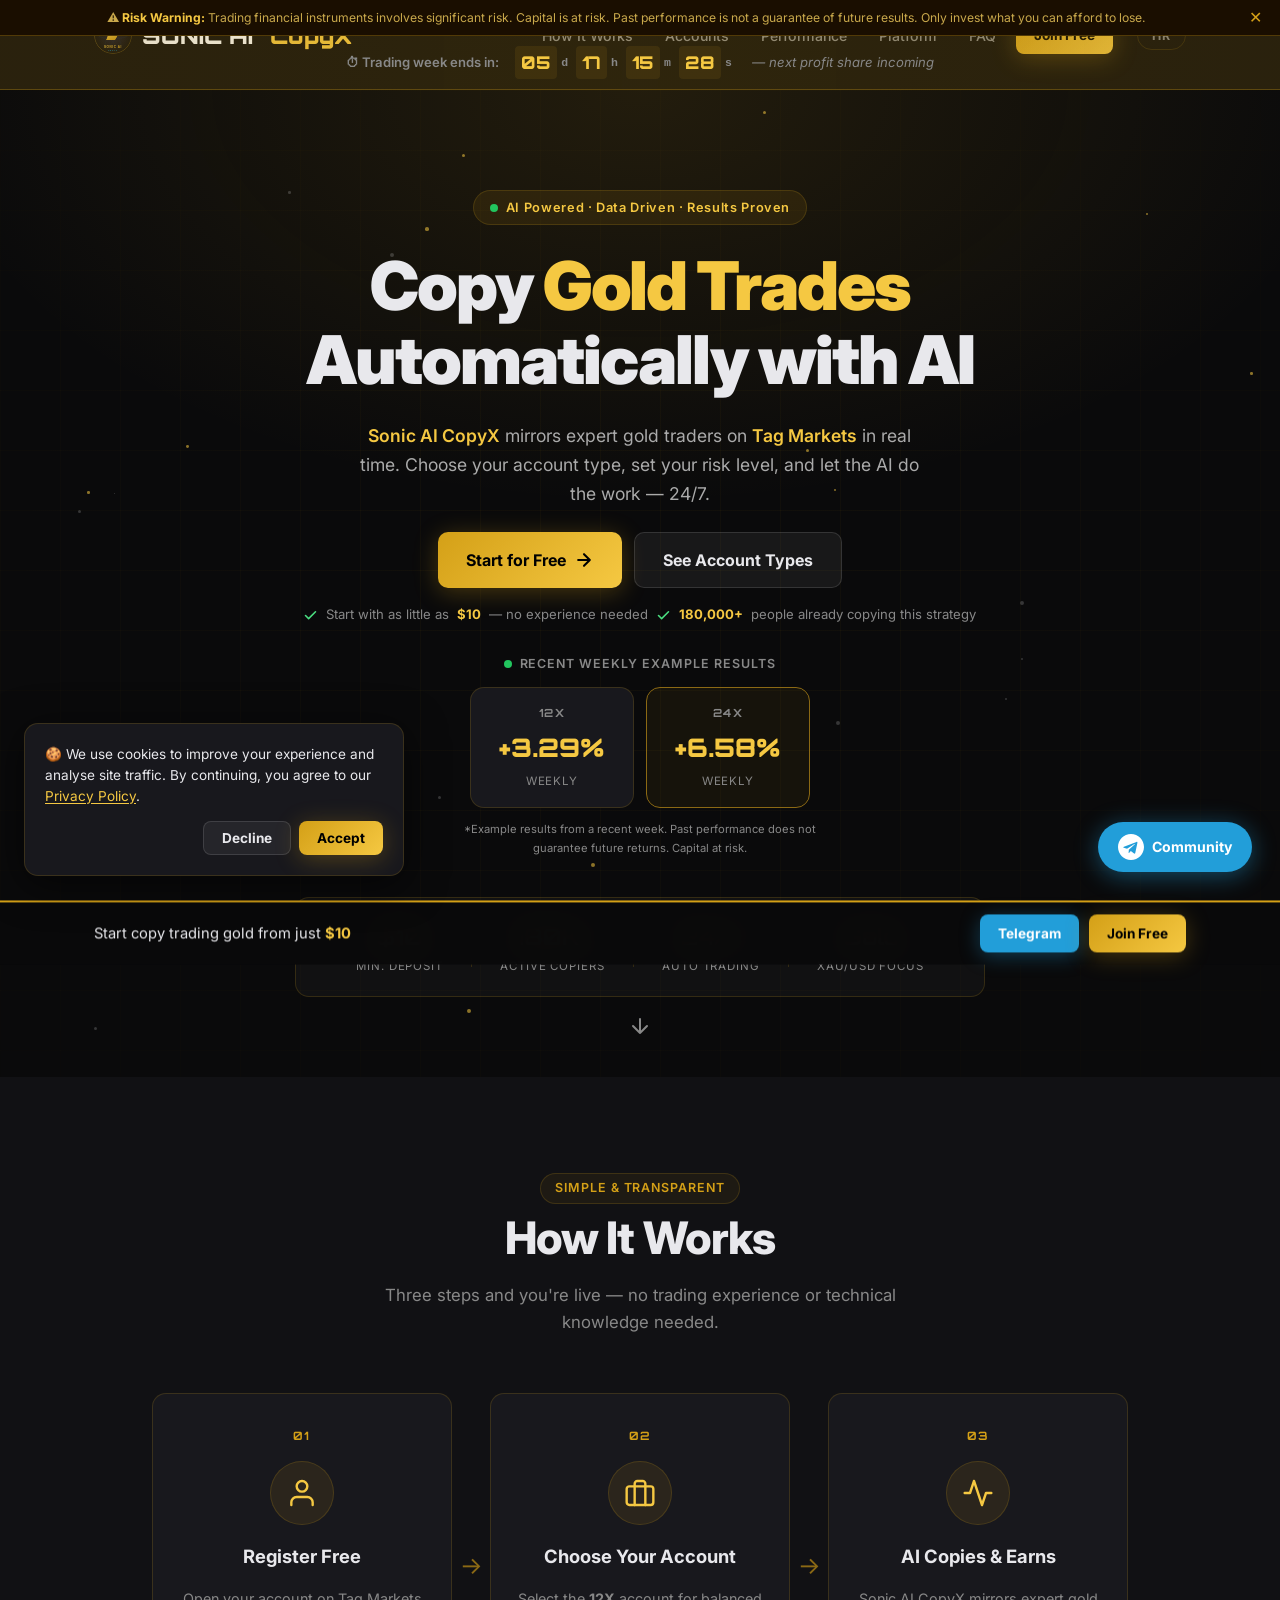
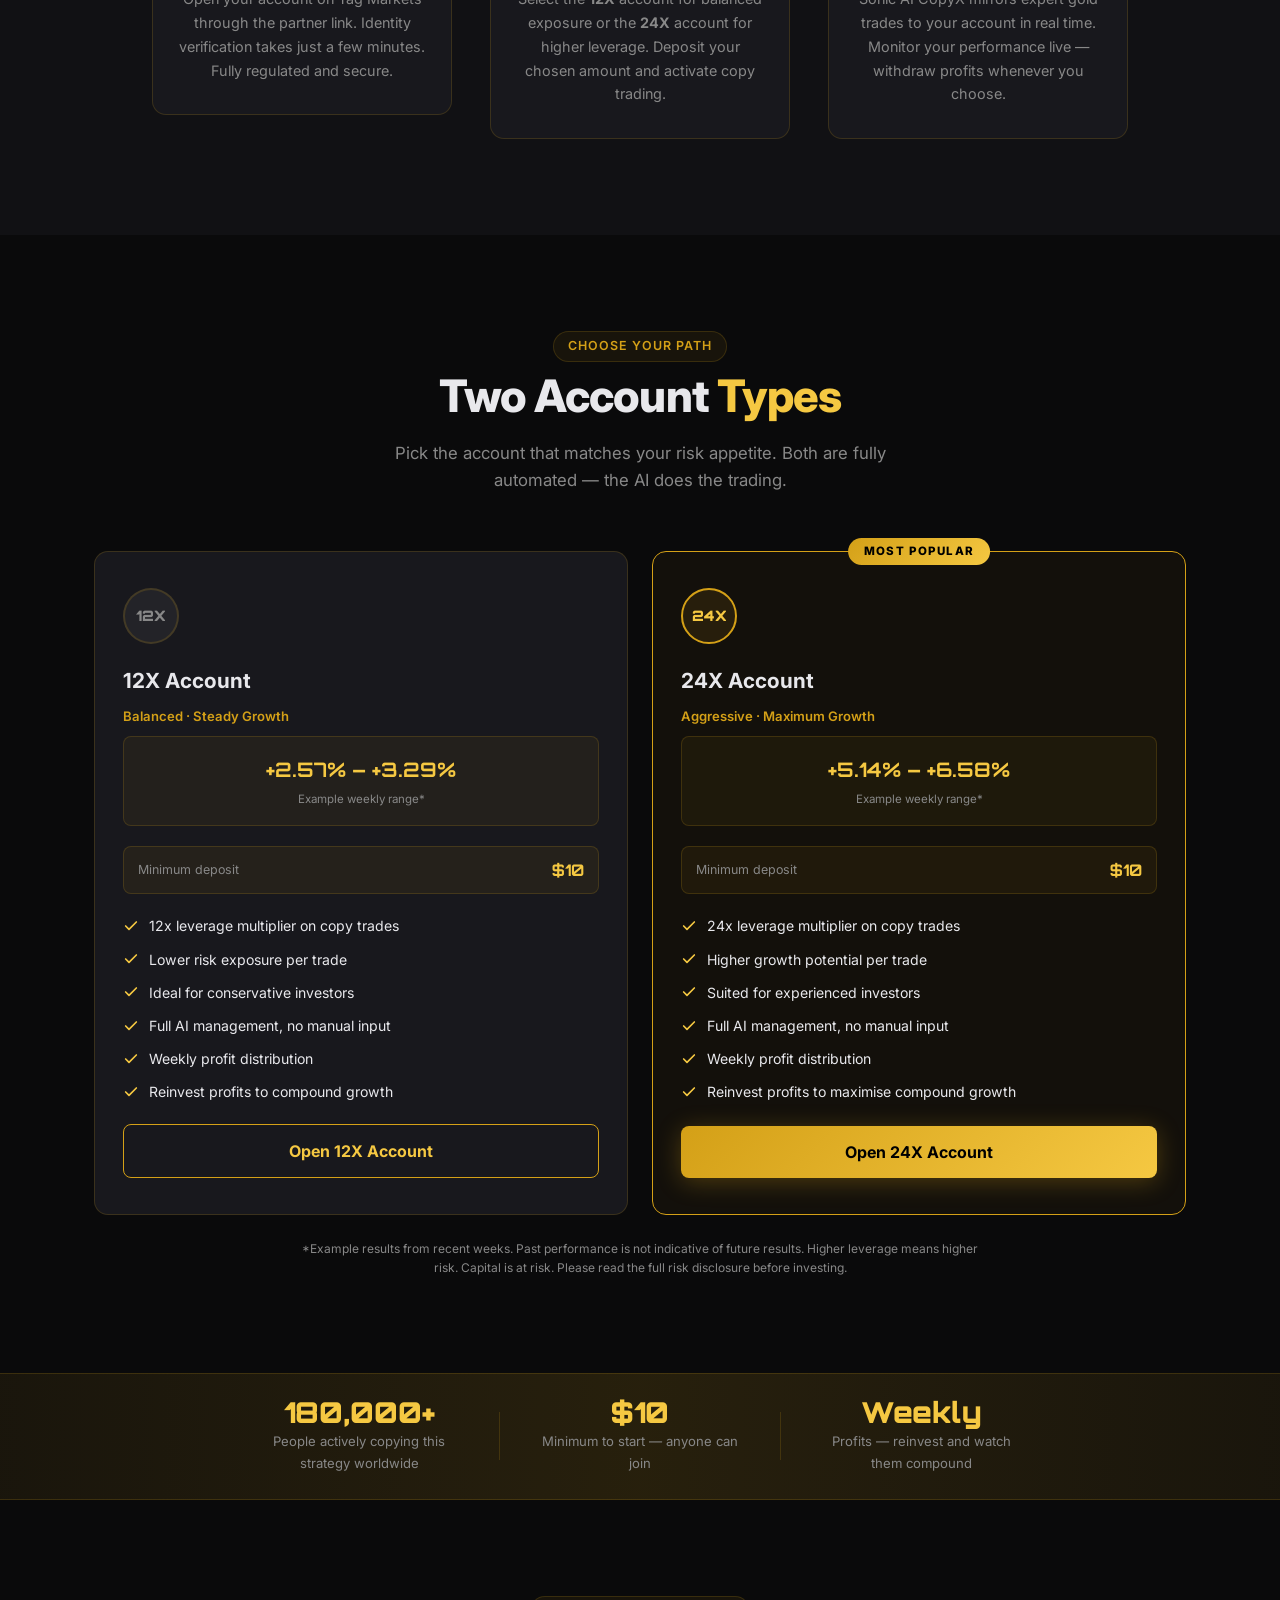
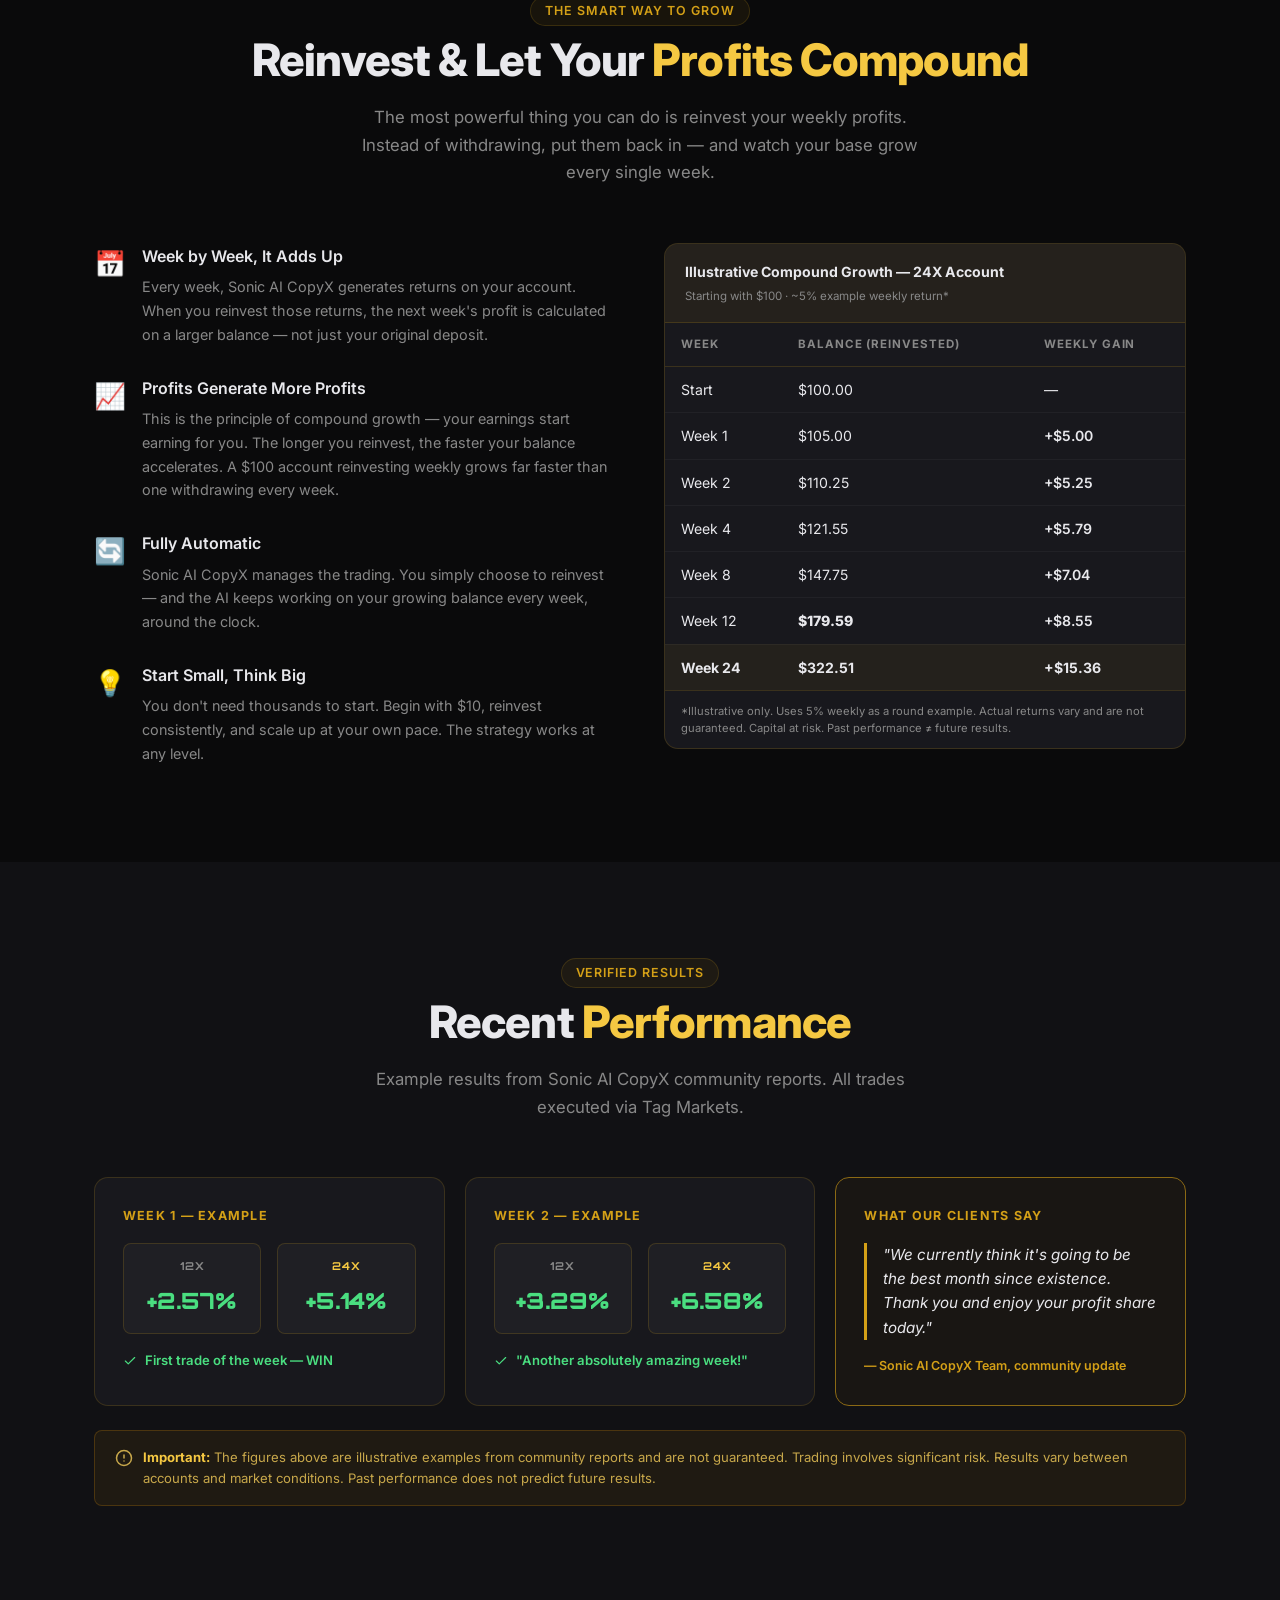
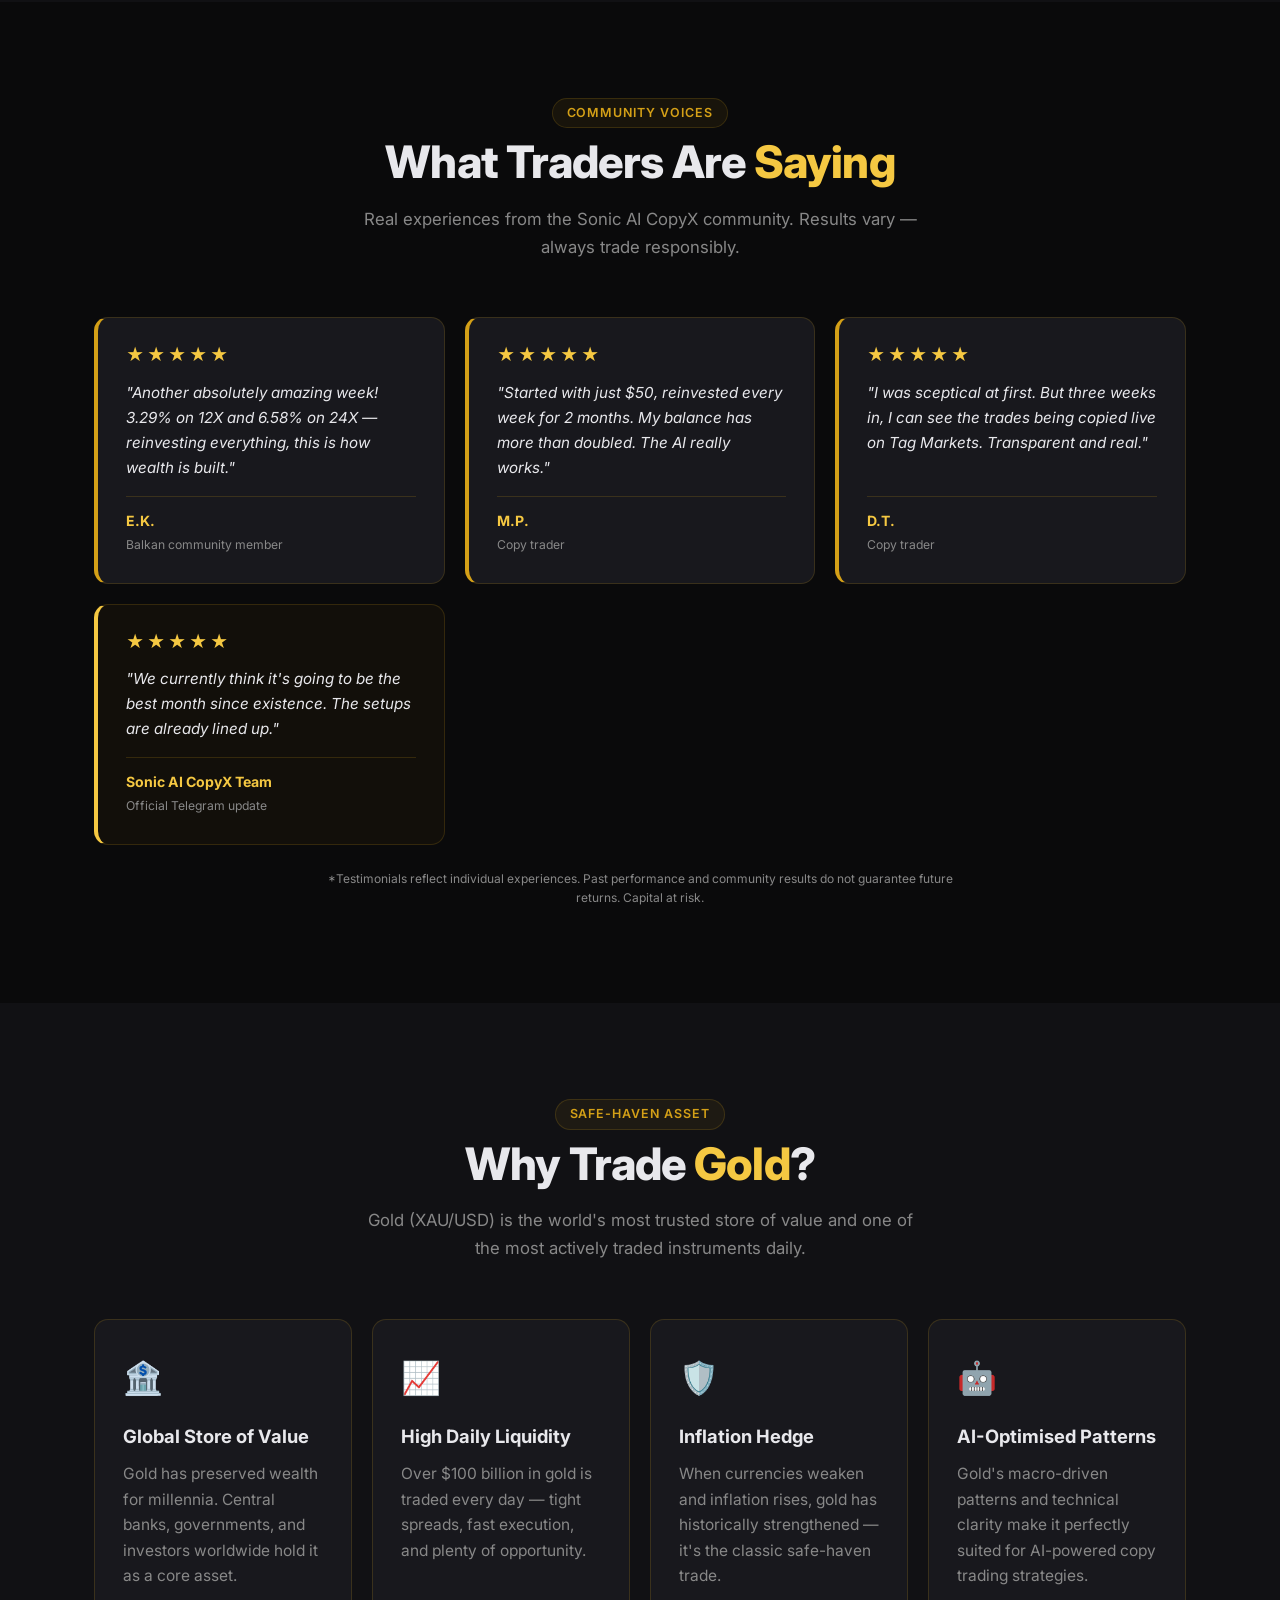
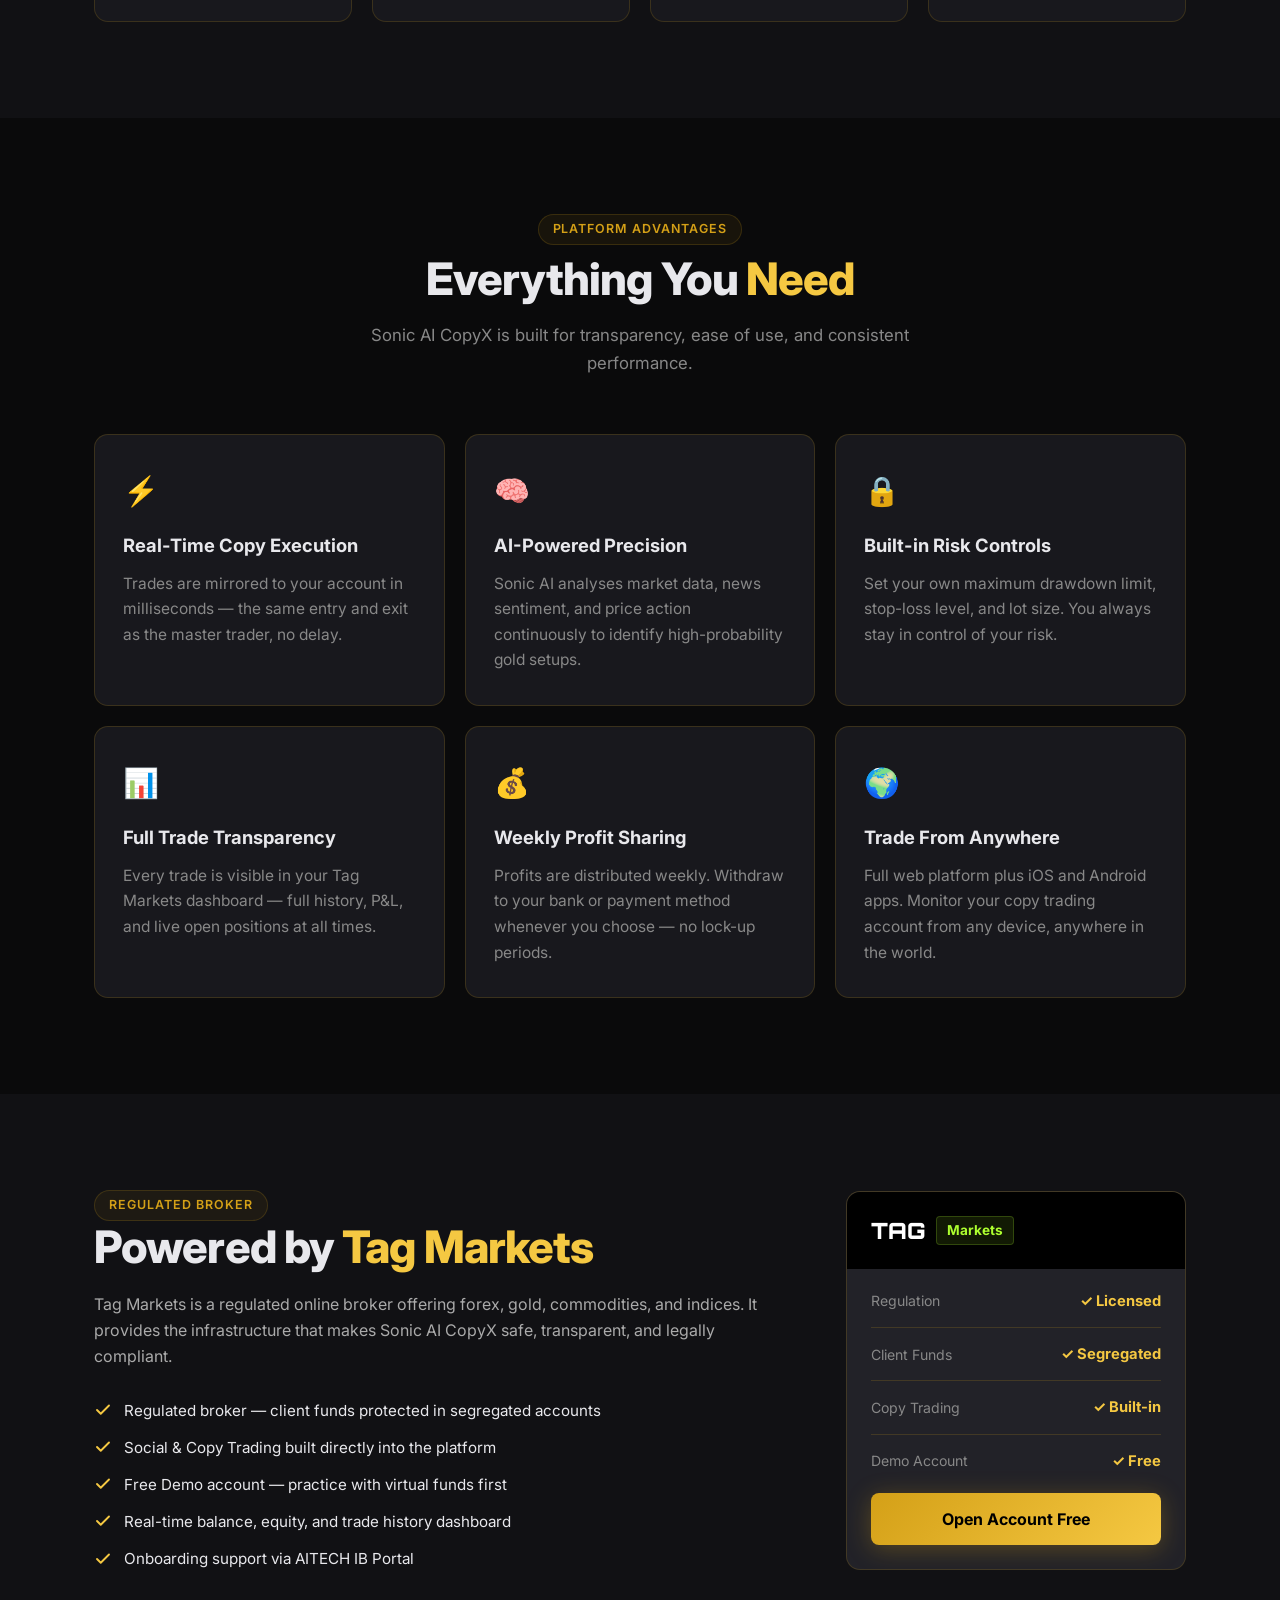
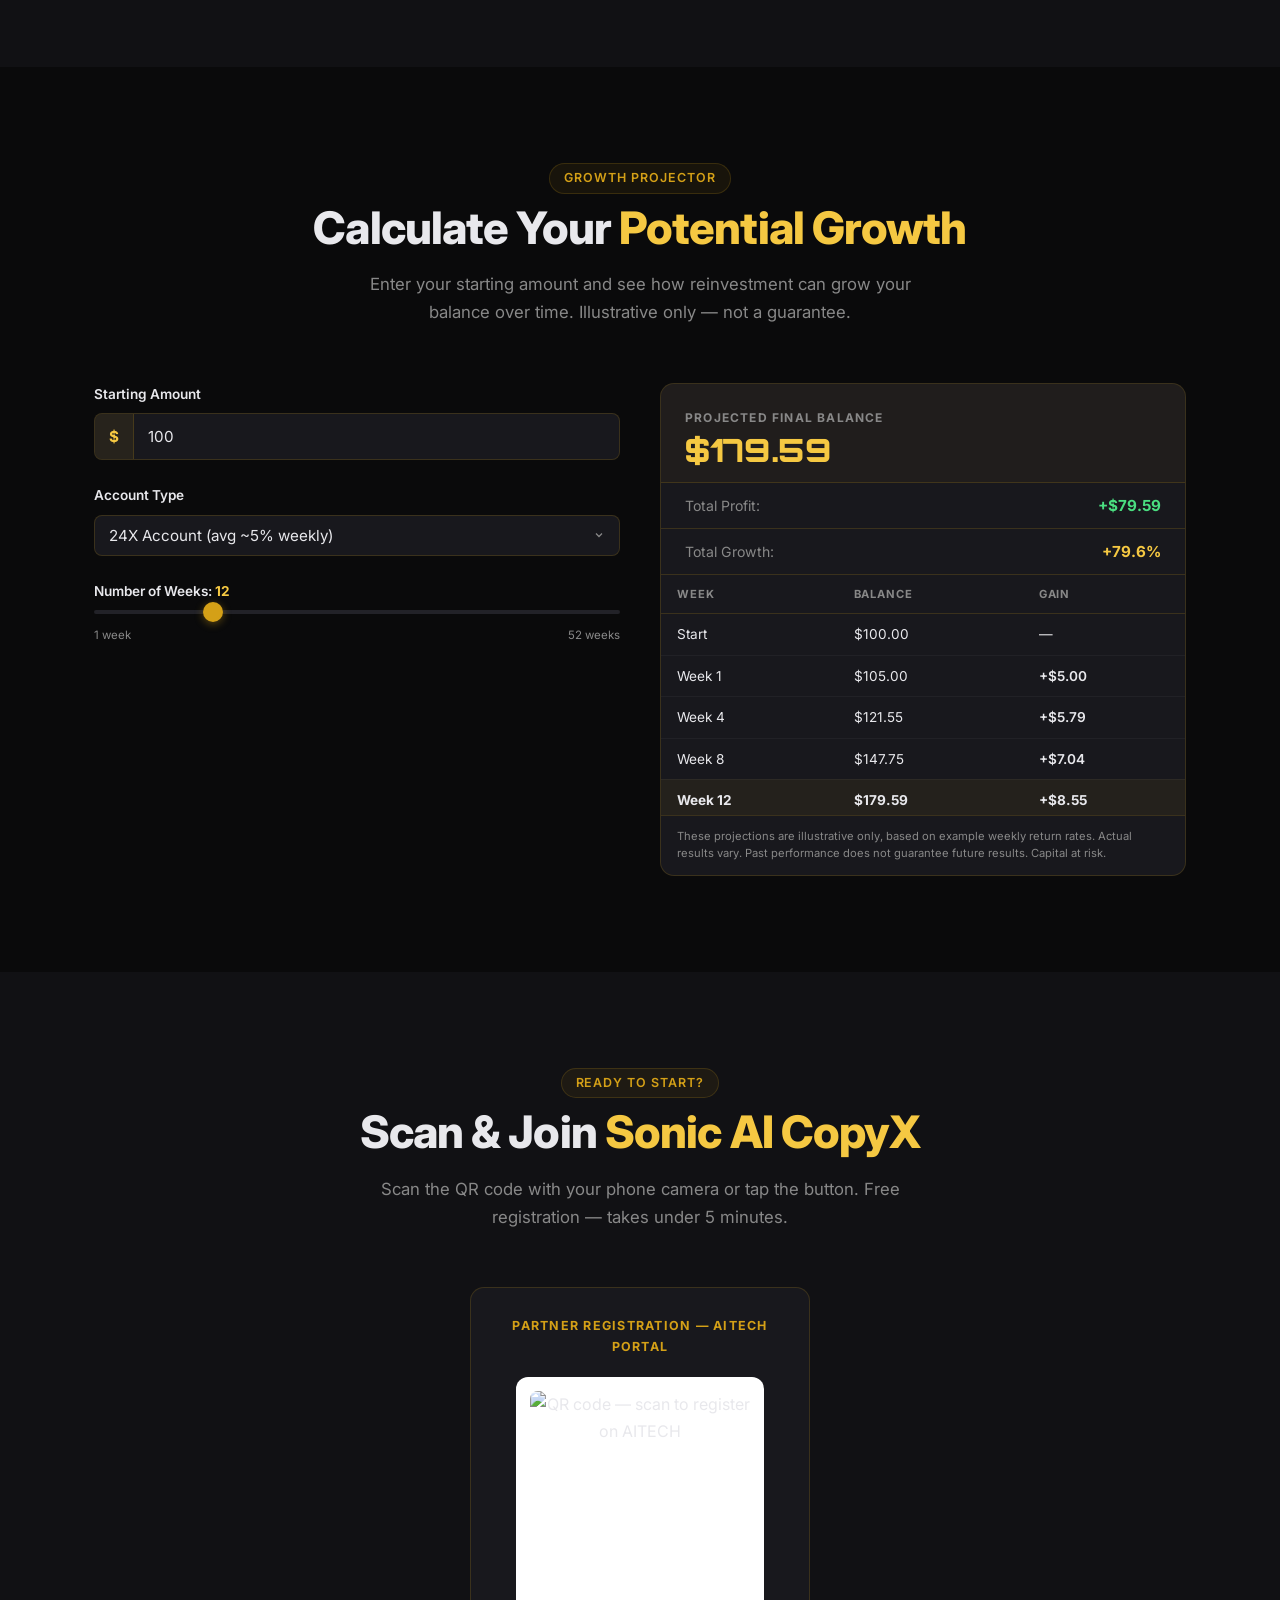
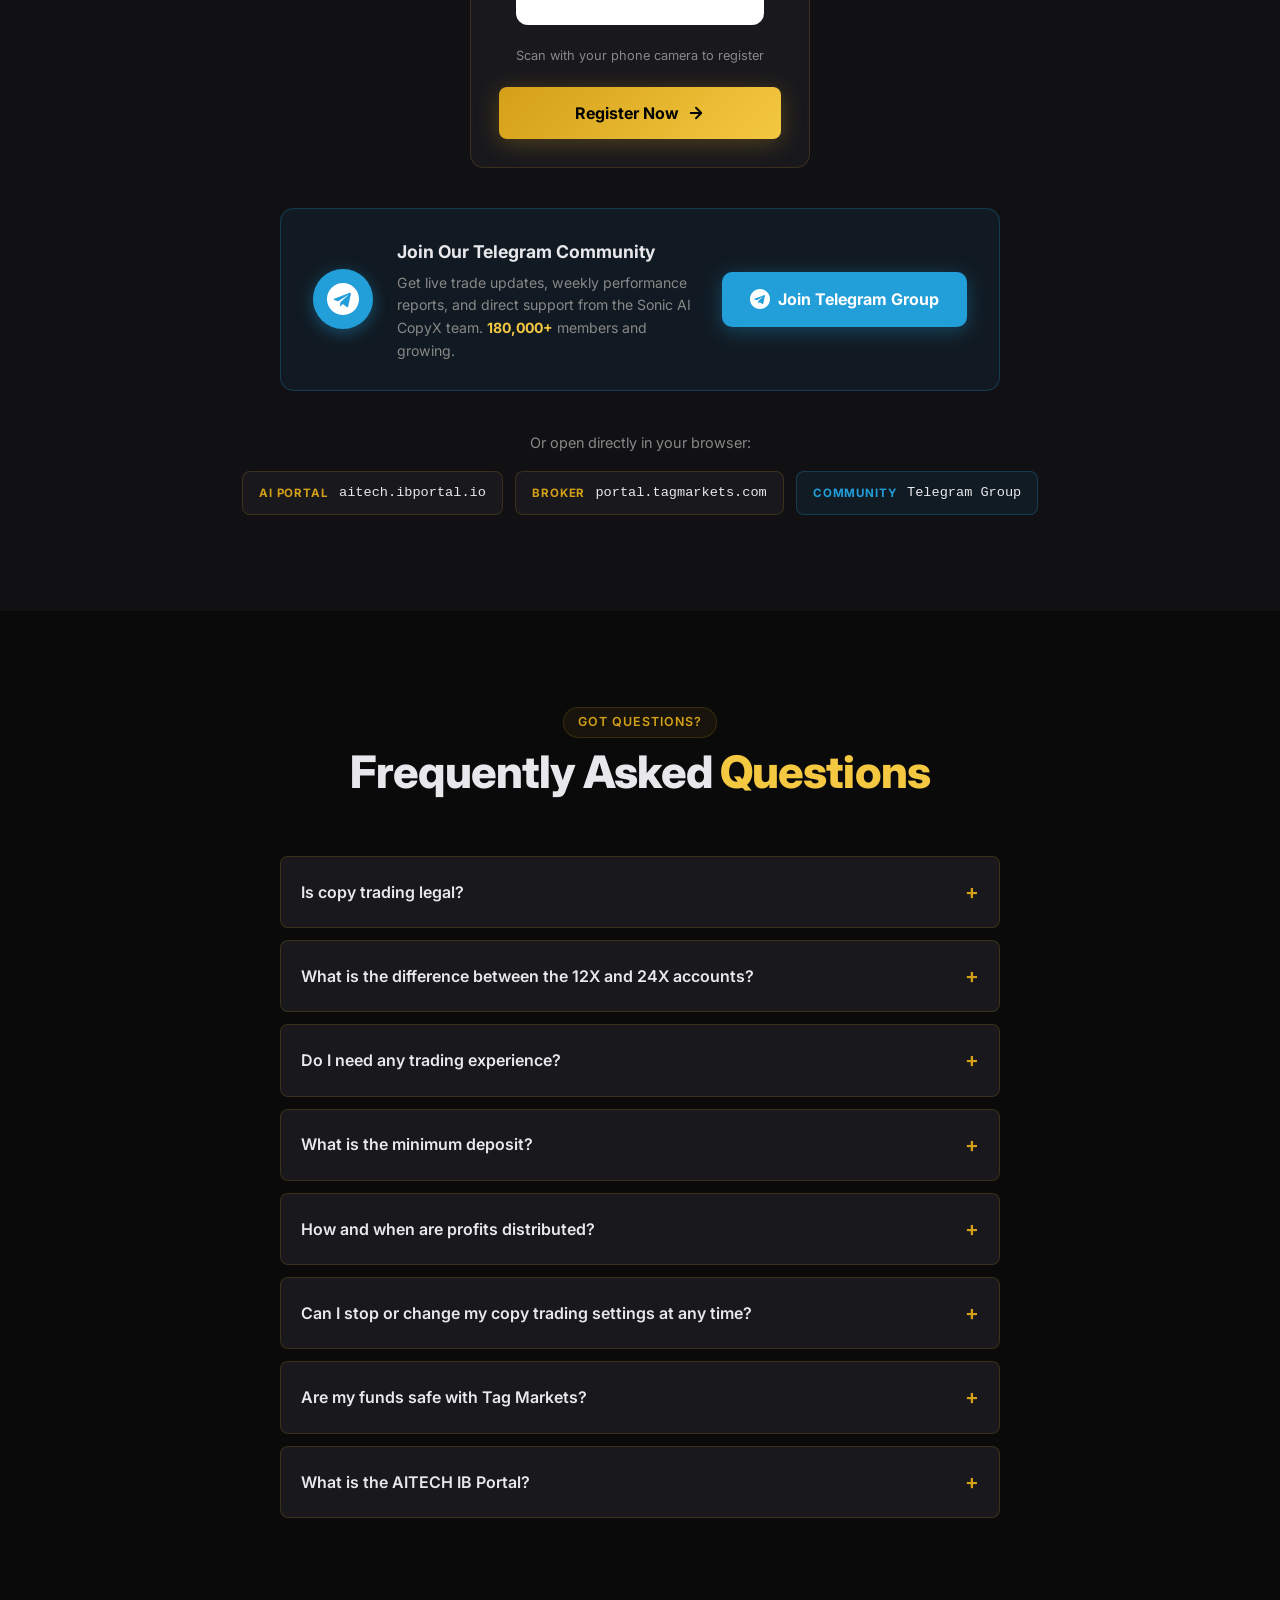
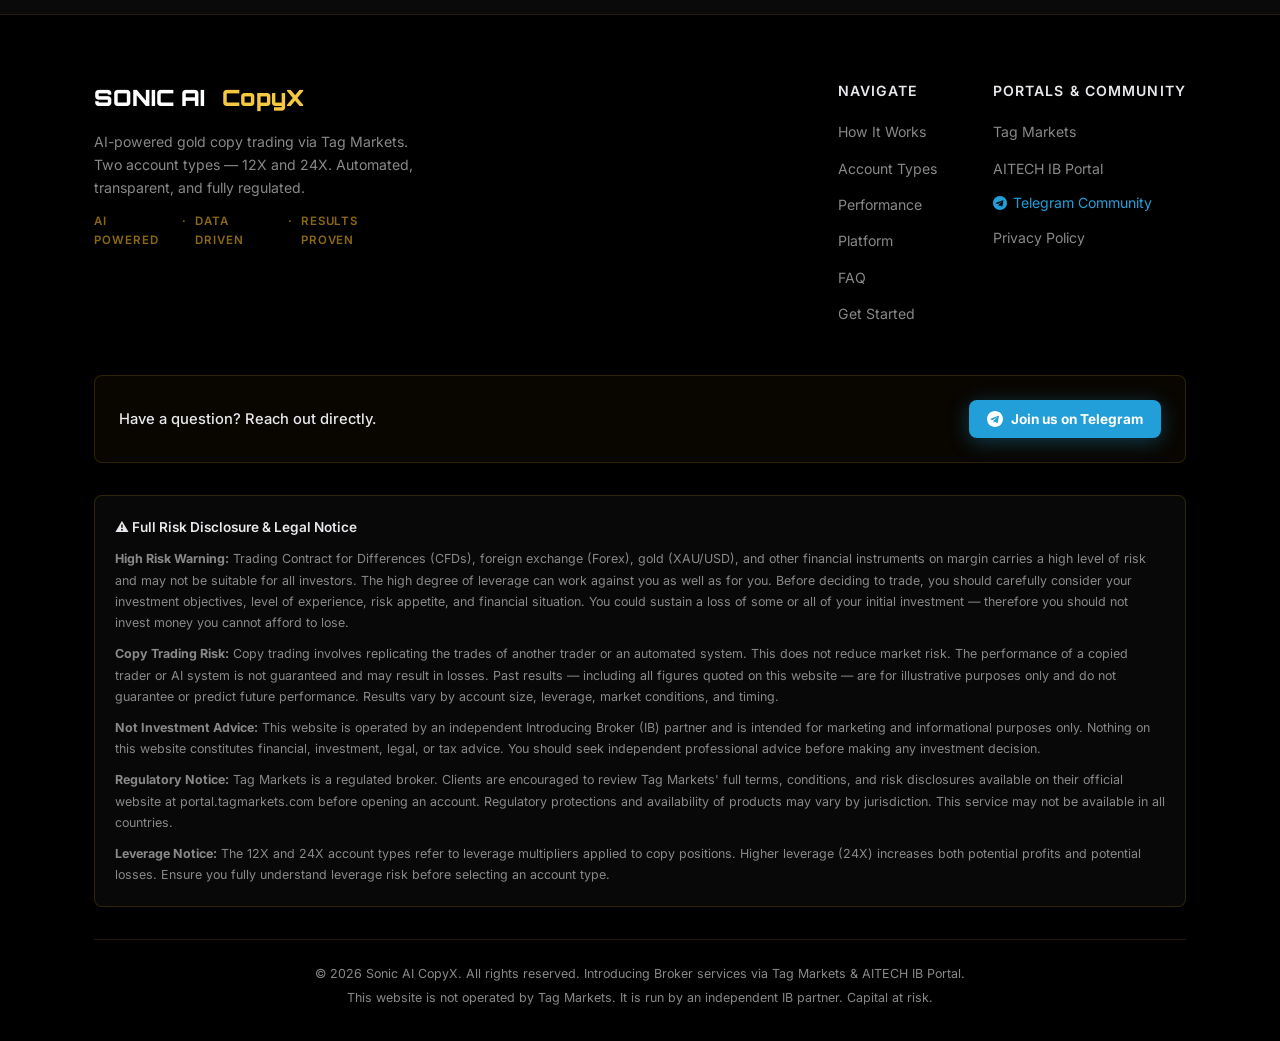
==== commit 06b69920: "Remove email address from all pages — replaced with Telegram link https://claude.ai/code/session_01C" ====
--- a/index.html
+++ b/index.html
@@ -916,13 +916,9 @@
       <div class="footer__contact">
         <p class="footer__contact-heading">Have a question? Reach out directly.</p>
         <div class="footer__contact-btns">
-          <a href="mailto:ktrakostanec@gmail.com" class="btn btn--ghost btn--sm">
-            <svg xmlns="http://www.w3.org/2000/svg" width="16" height="16" viewBox="0 0 24 24" fill="none" stroke="currentColor" stroke-width="2" stroke-linecap="round" stroke-linejoin="round"><rect x="2" y="4" width="20" height="16" rx="2"/><path d="m22 7-8.97 5.7a1.94 1.94 0 0 1-2.06 0L2 7"/></svg>
-            ktrakostanec@gmail.com
-          </a>
           <a href="https://t.me/sonicexperts" target="_blank" rel="noopener noreferrer" class="btn btn--tg btn--sm">
             <svg xmlns="http://www.w3.org/2000/svg" width="16" height="16" viewBox="0 0 24 24" fill="currentColor"><path d="M12 0C5.373 0 0 5.373 0 12s5.373 12 12 12 12-5.373 12-12S18.627 0 12 0zm5.894 8.221-1.97 9.28c-.145.658-.537.818-1.084.508l-3-2.21-1.447 1.394c-.16.16-.295.295-.605.295l.213-3.053 5.56-5.023c.242-.213-.054-.333-.373-.12l-6.871 4.326-2.962-.924c-.643-.204-.657-.643.136-.953l11.57-4.461c.537-.194 1.006.131.833.941z"/></svg>
-            Telegram
+            Join us on Telegram
           </a>
         </div>
       </div>
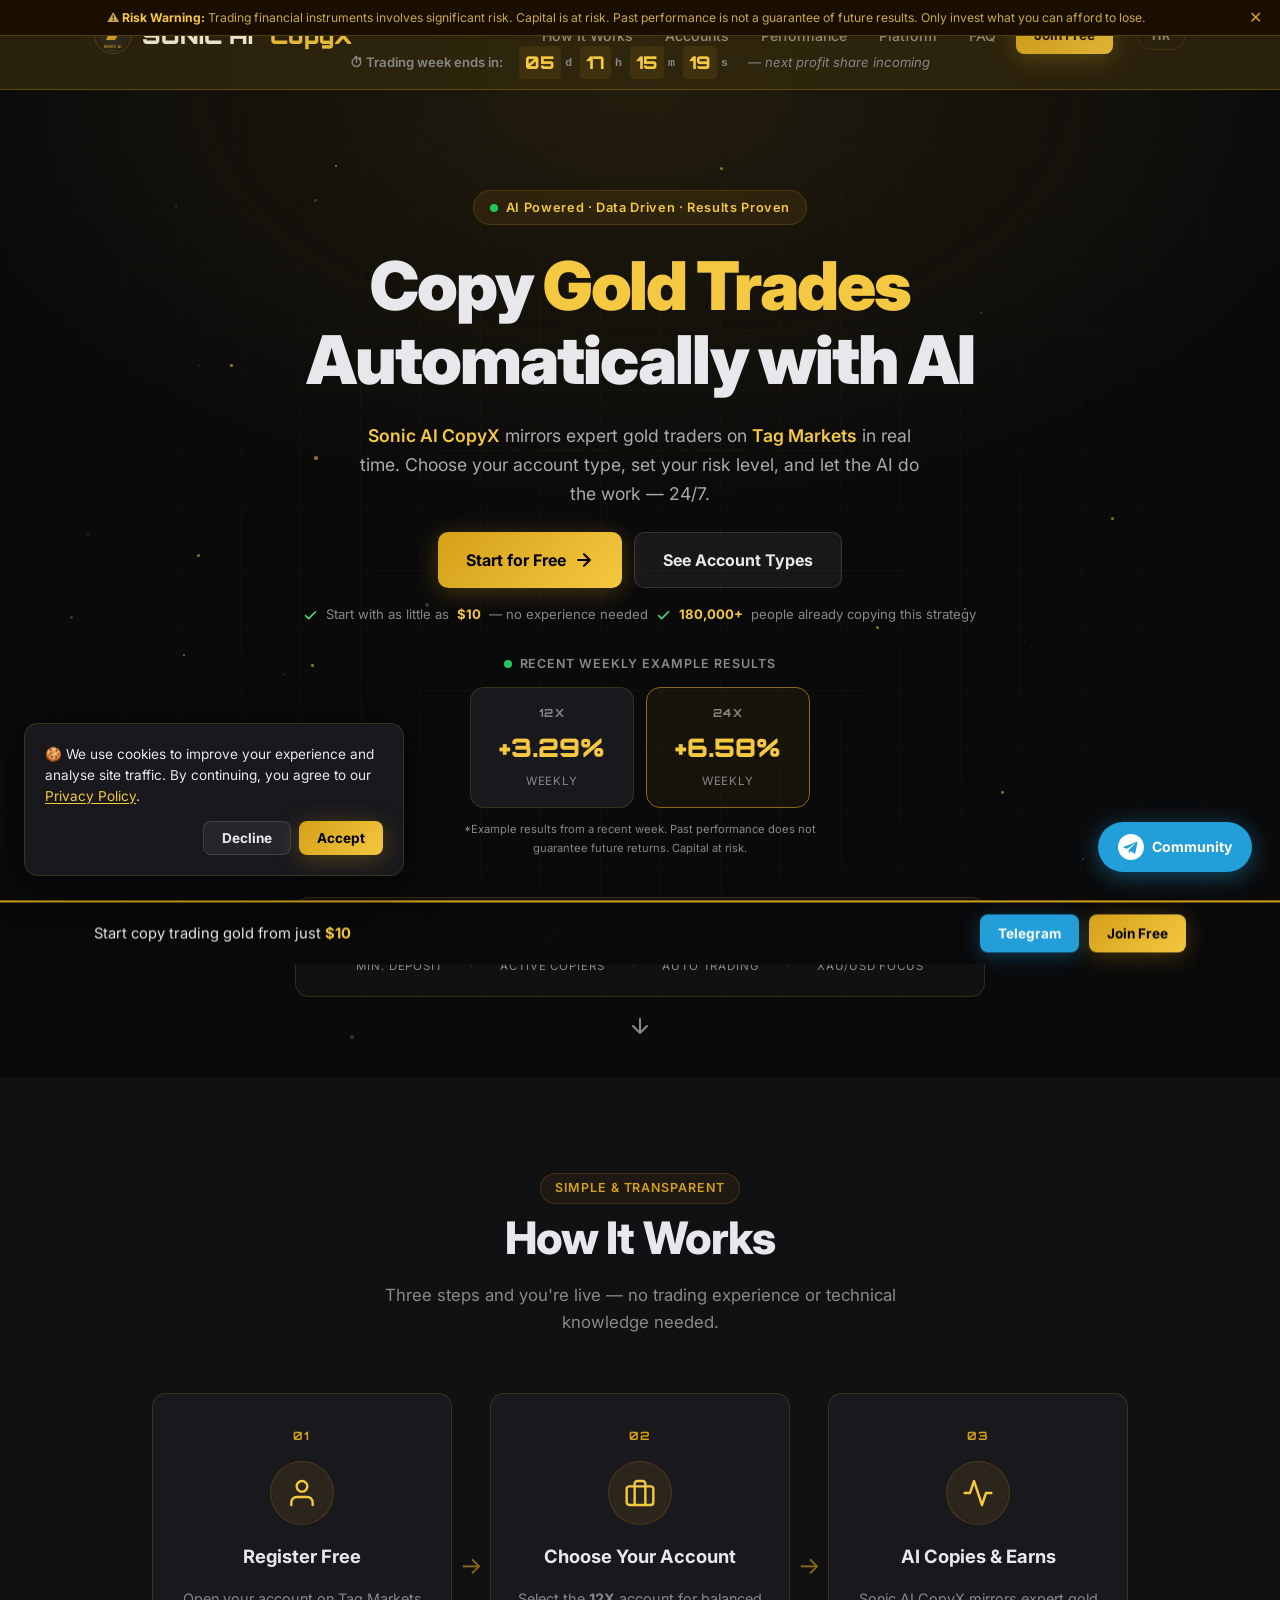
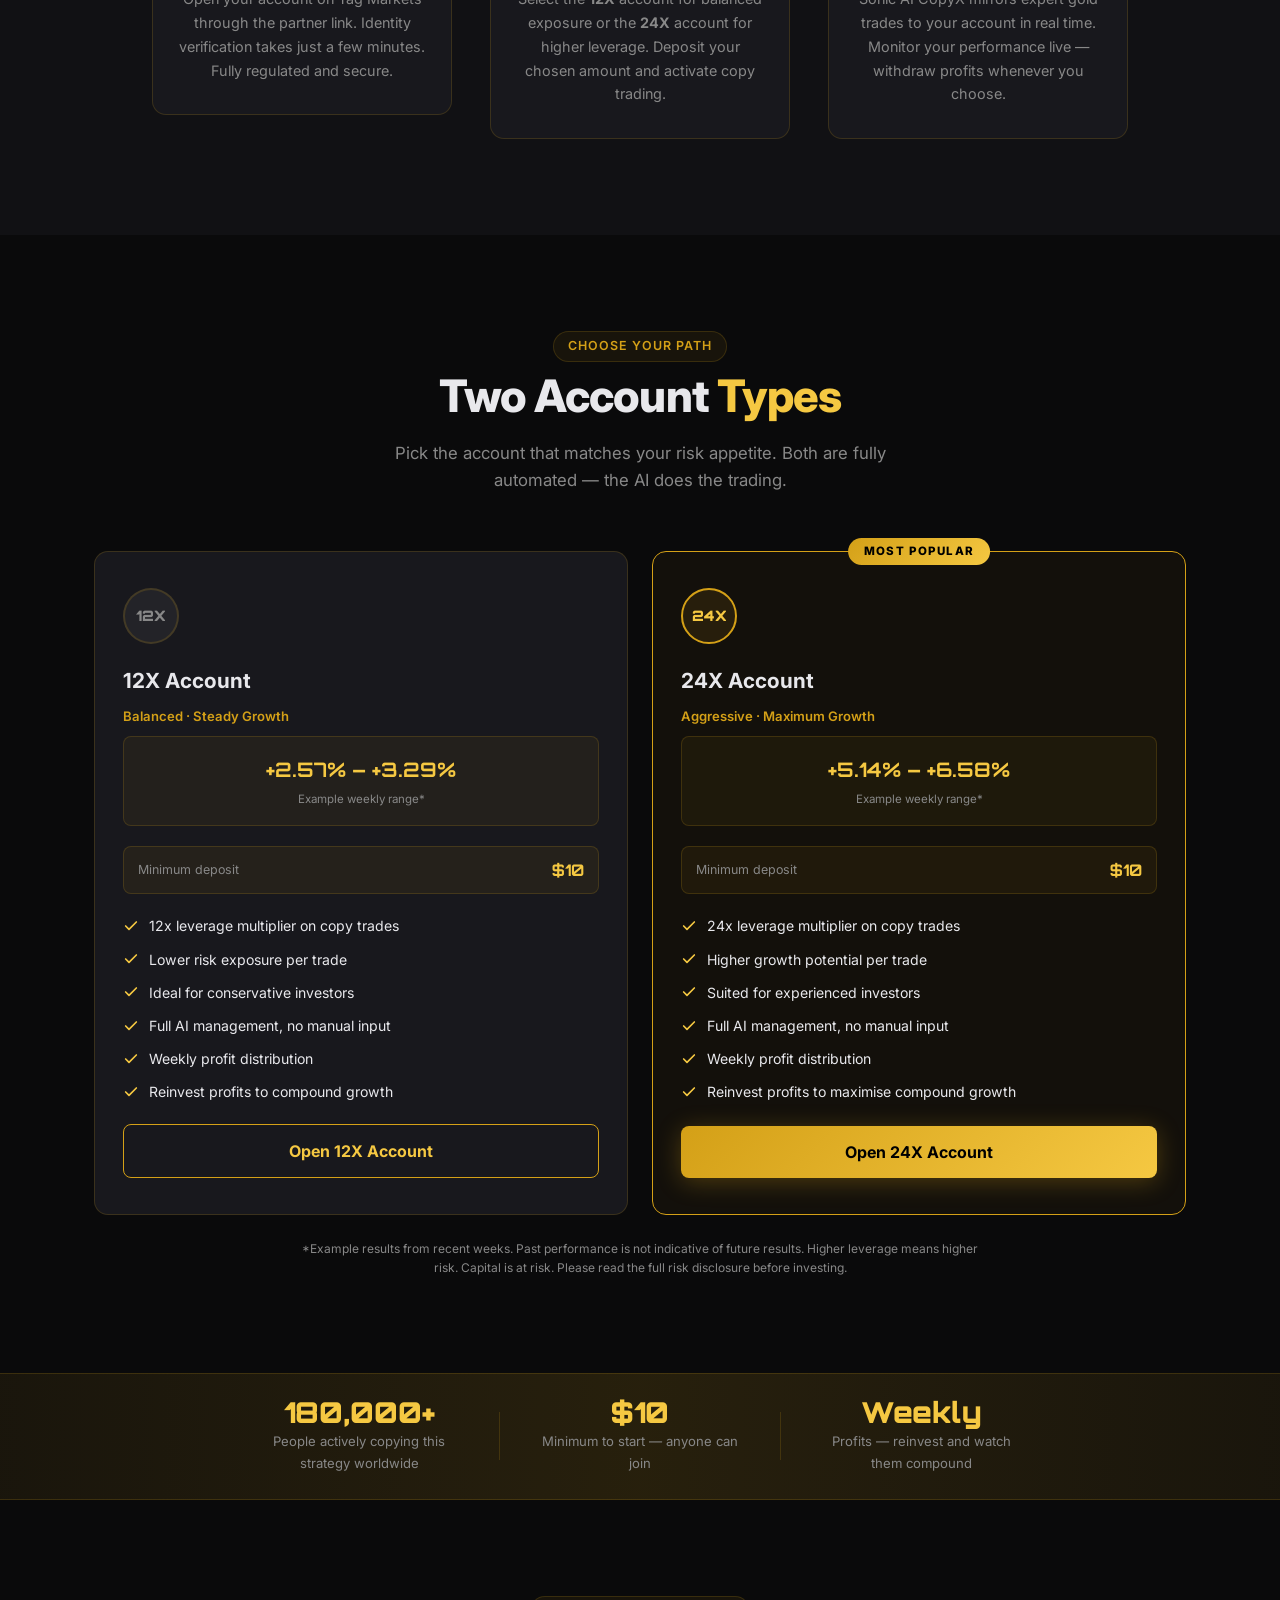
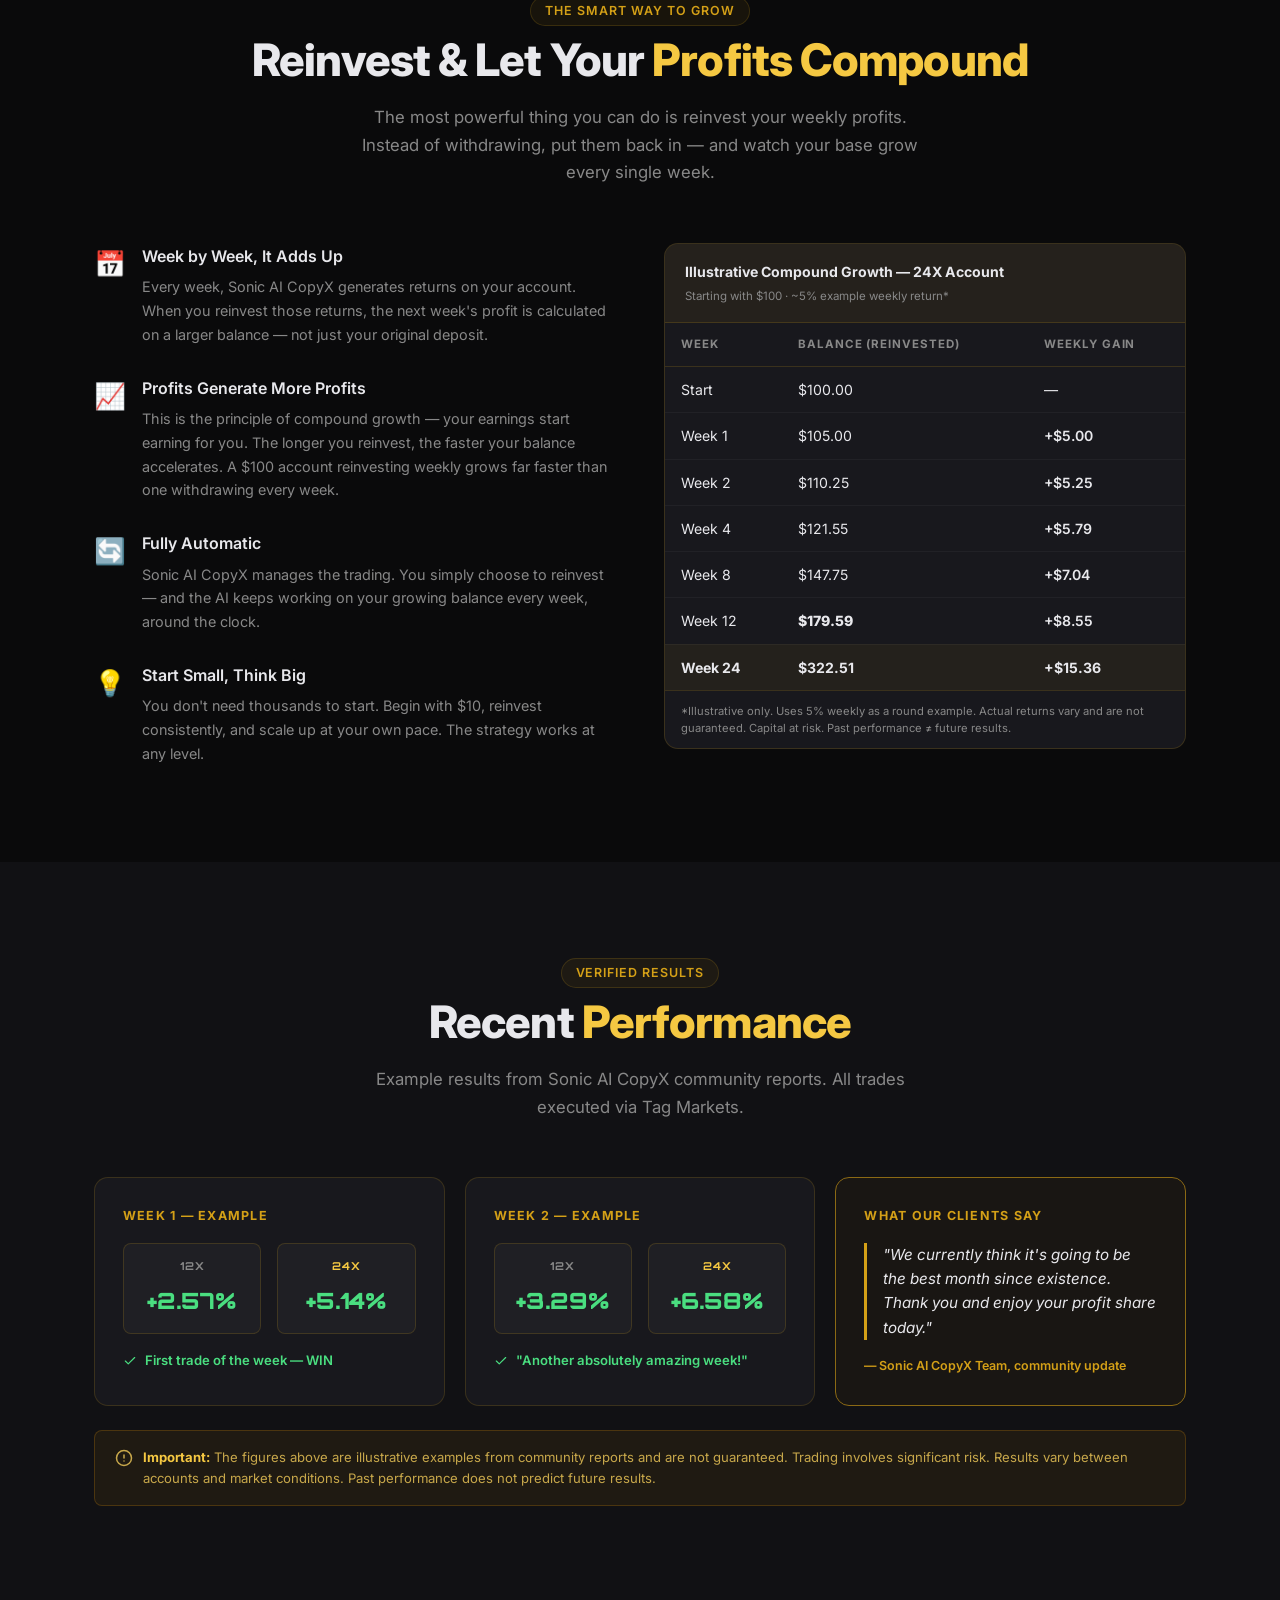
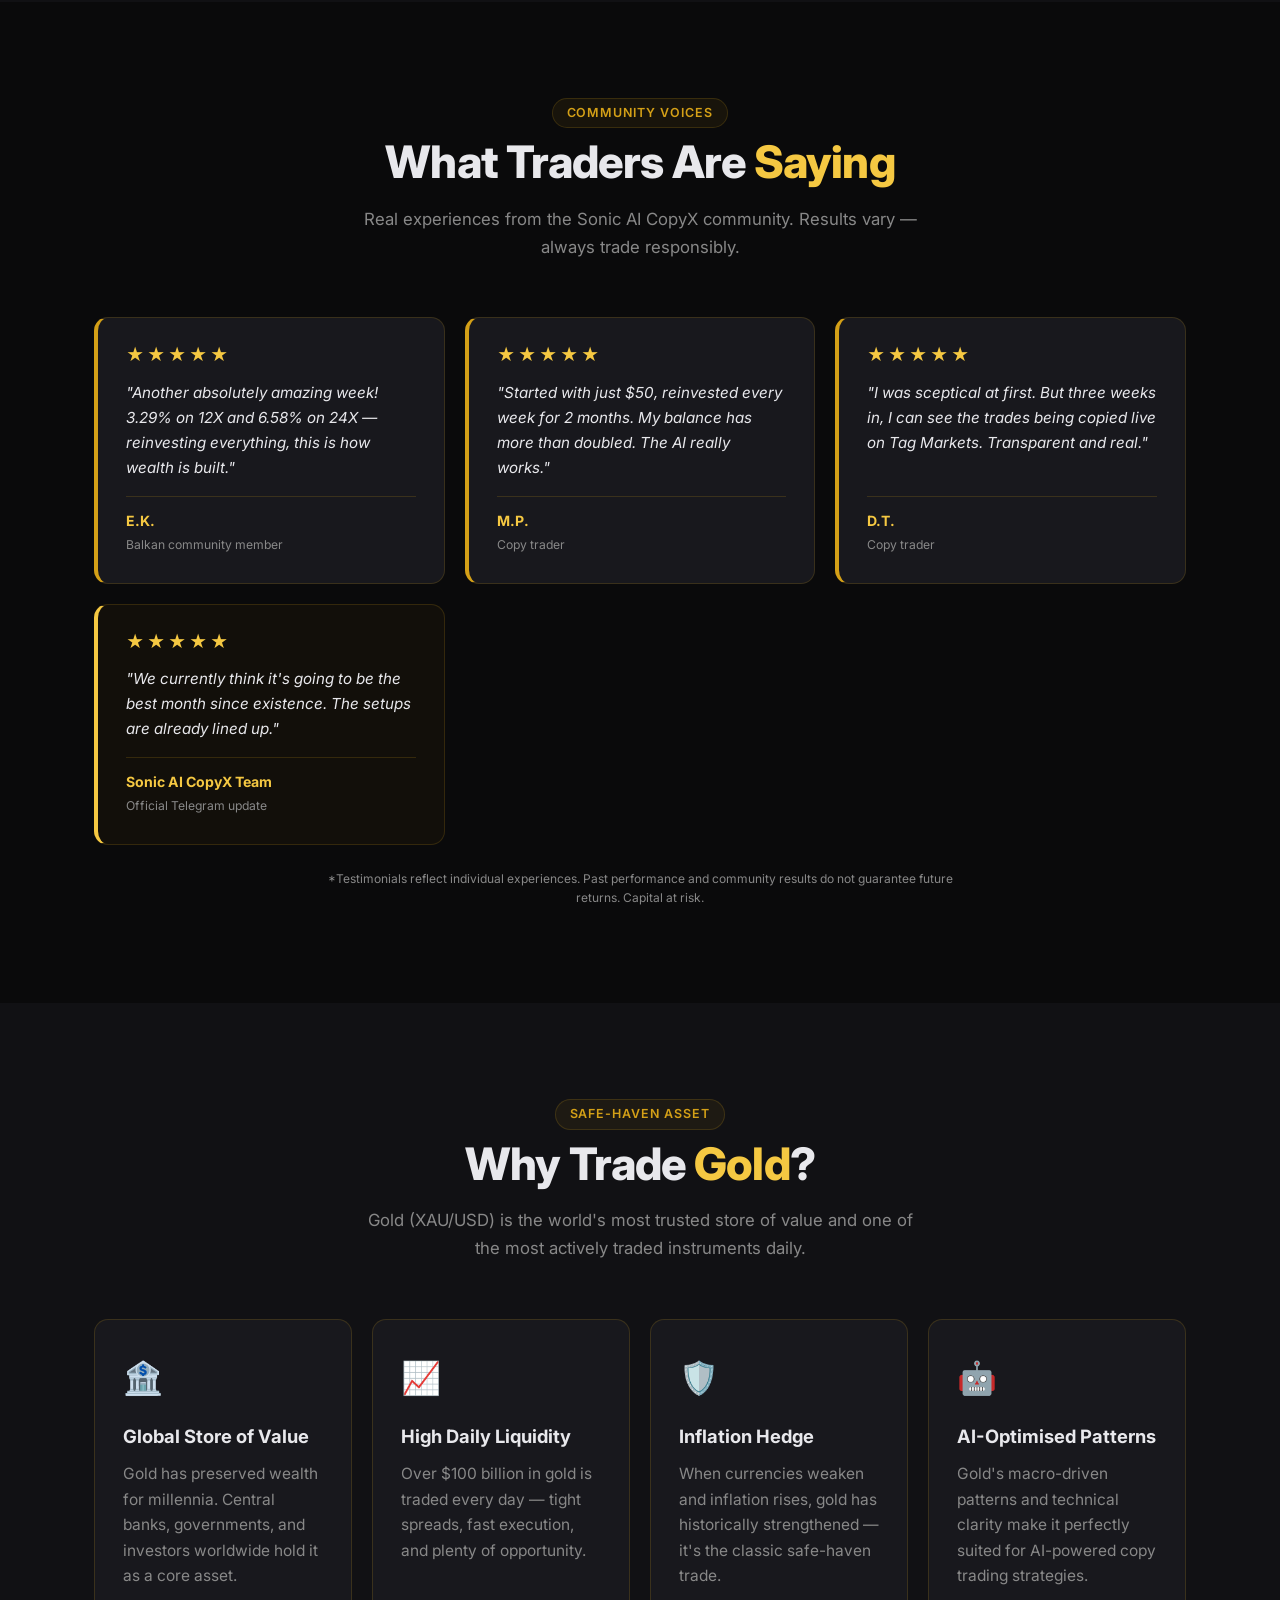
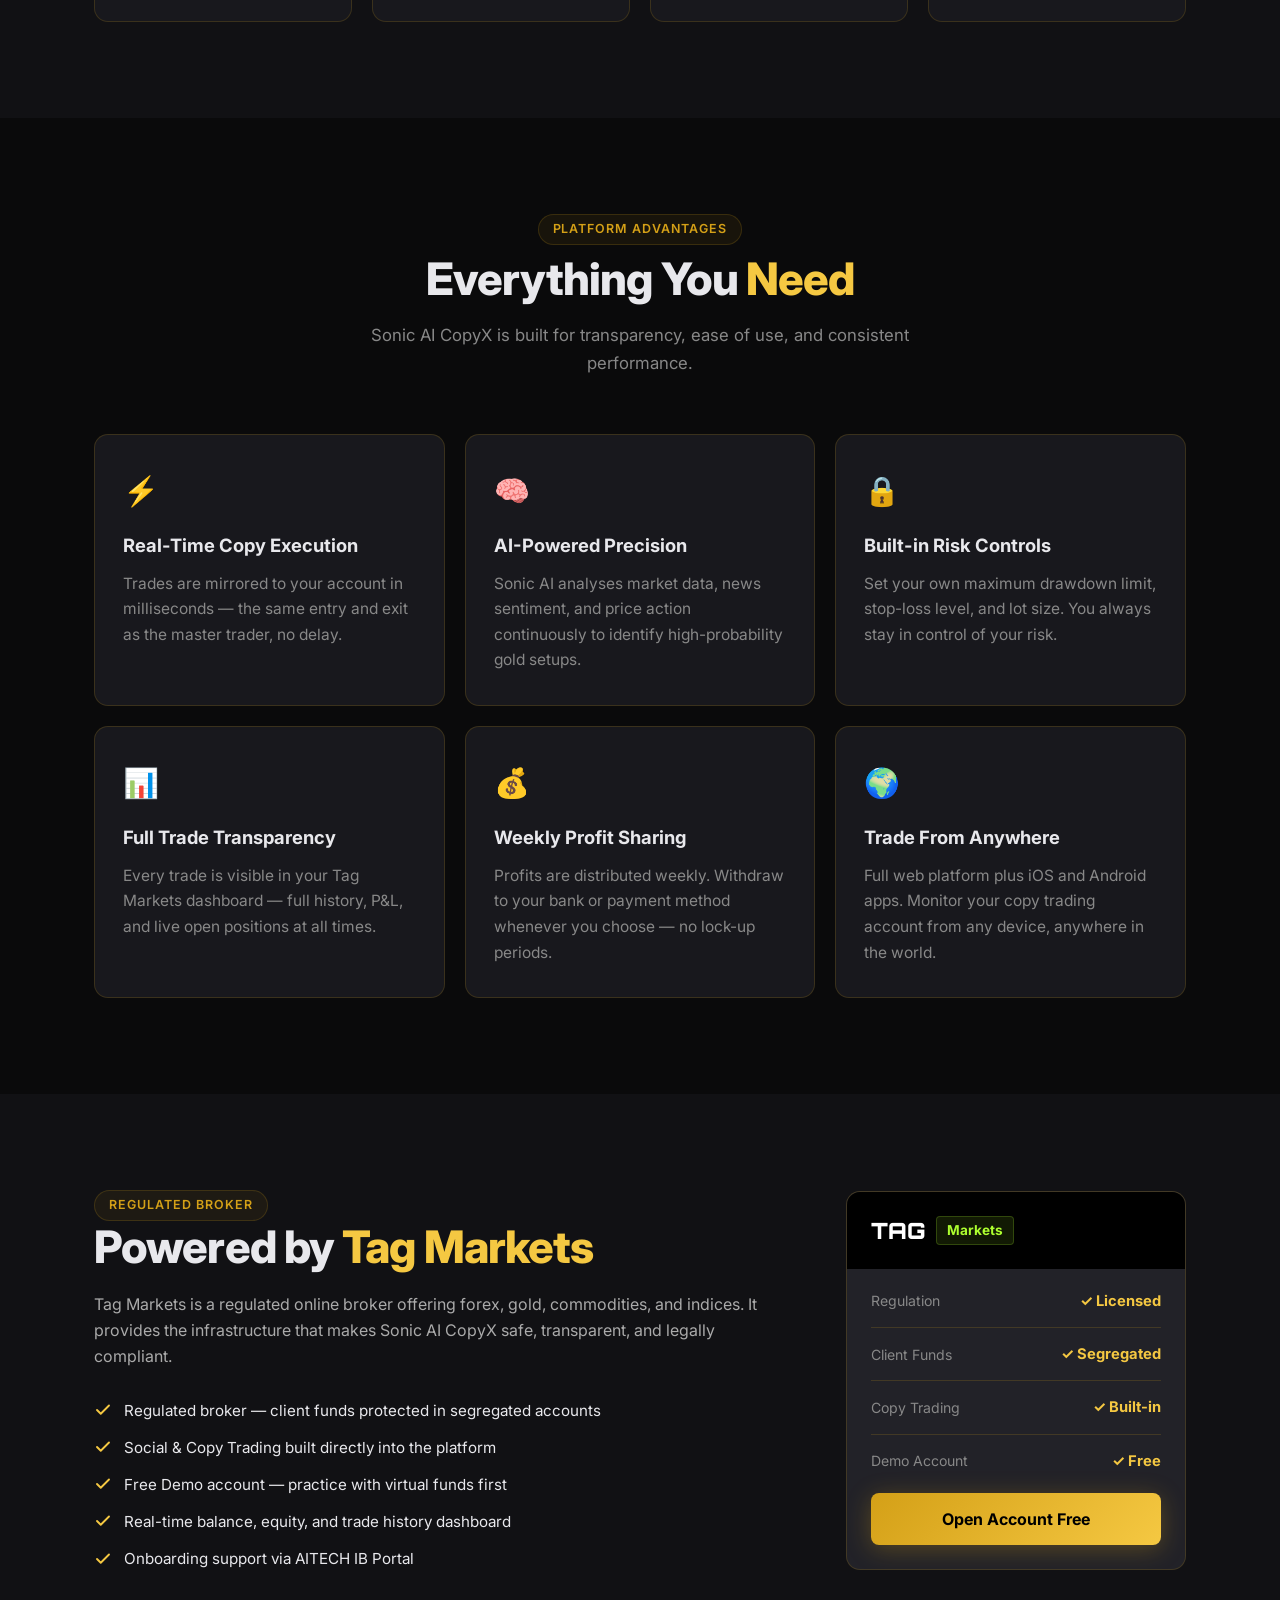
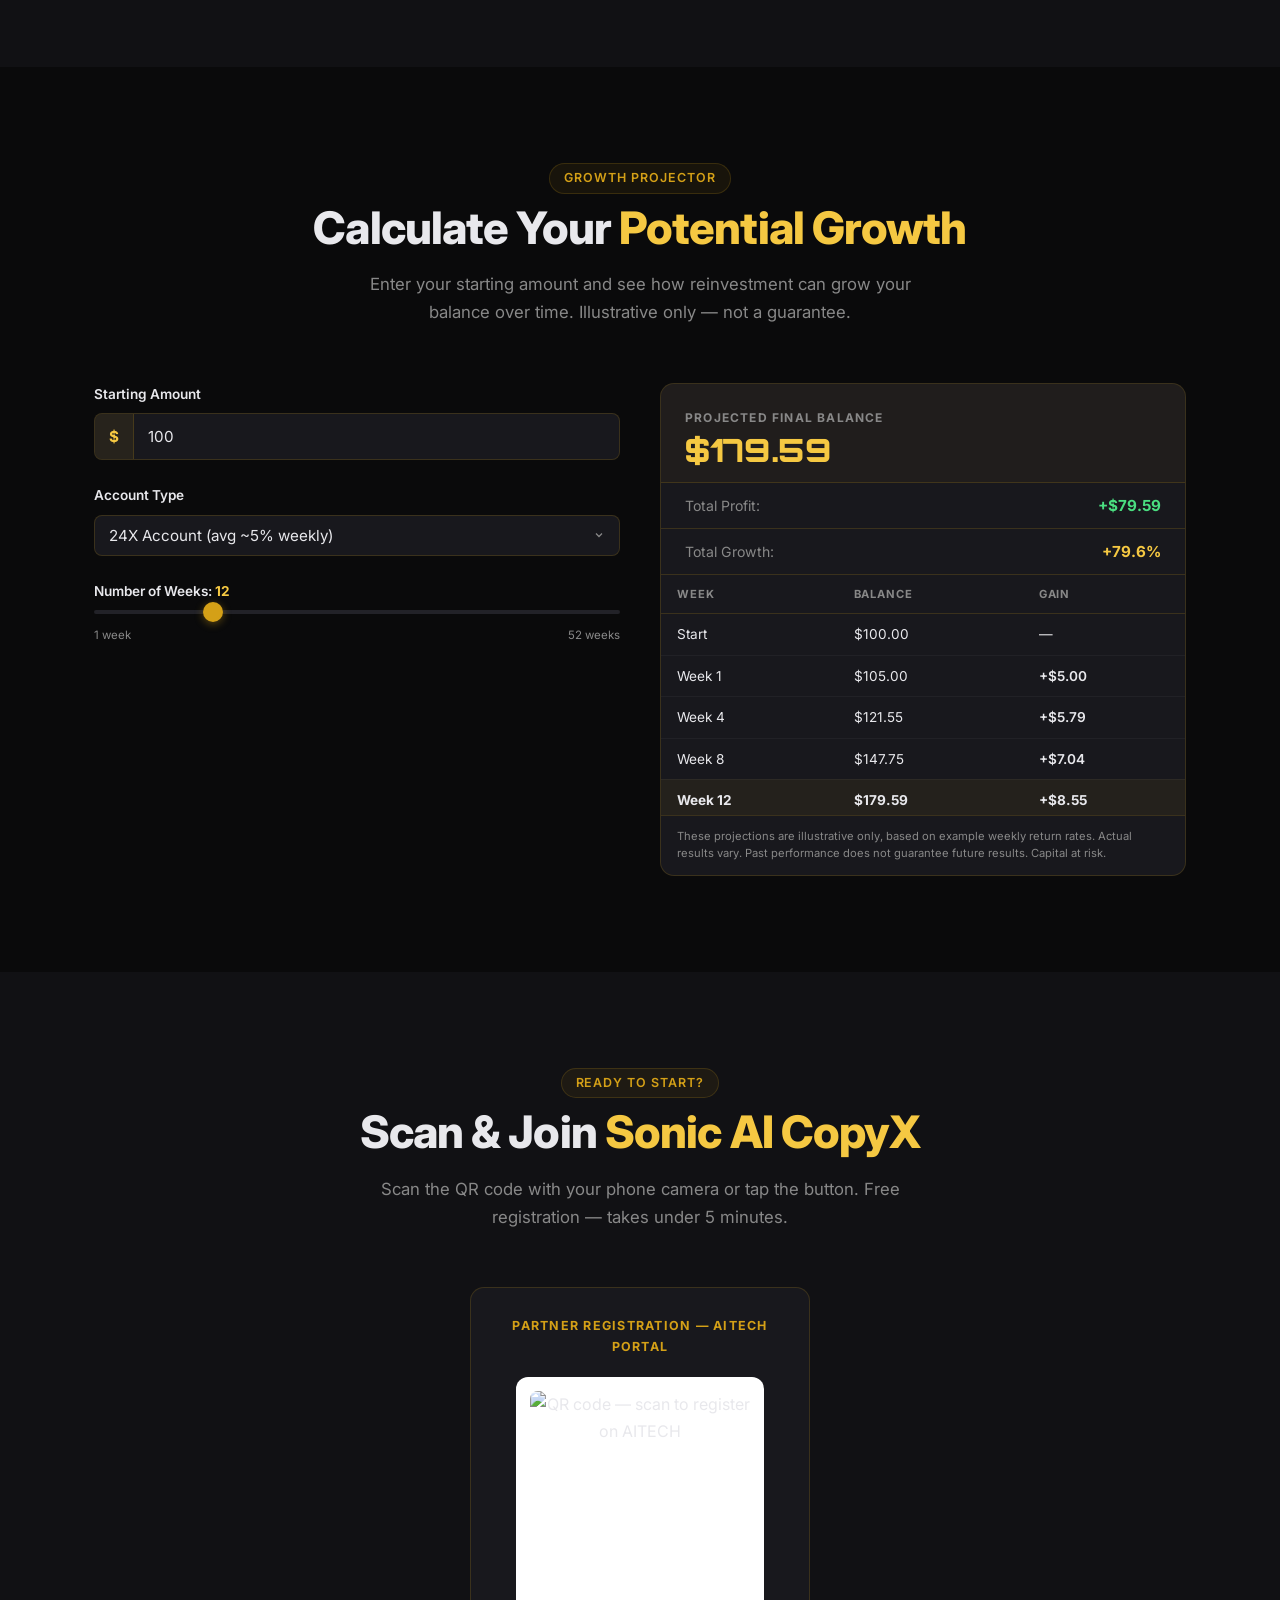
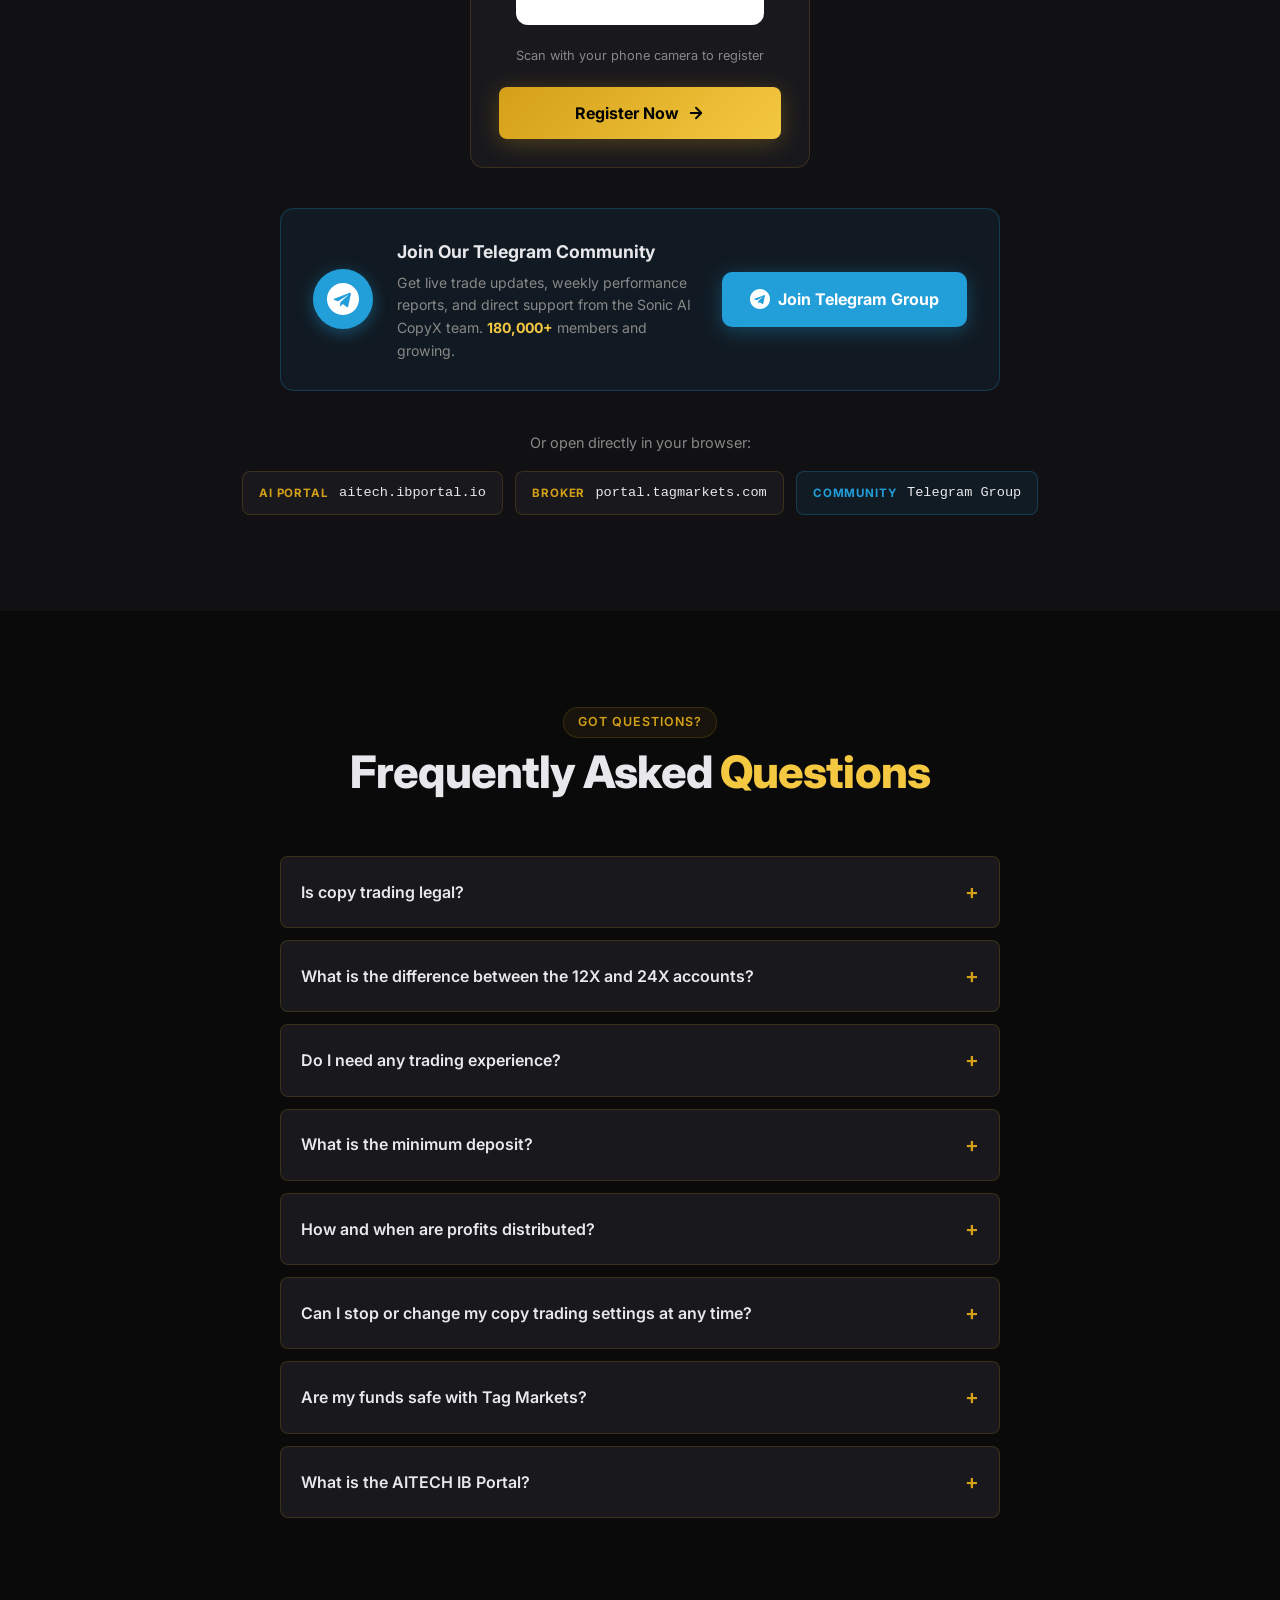
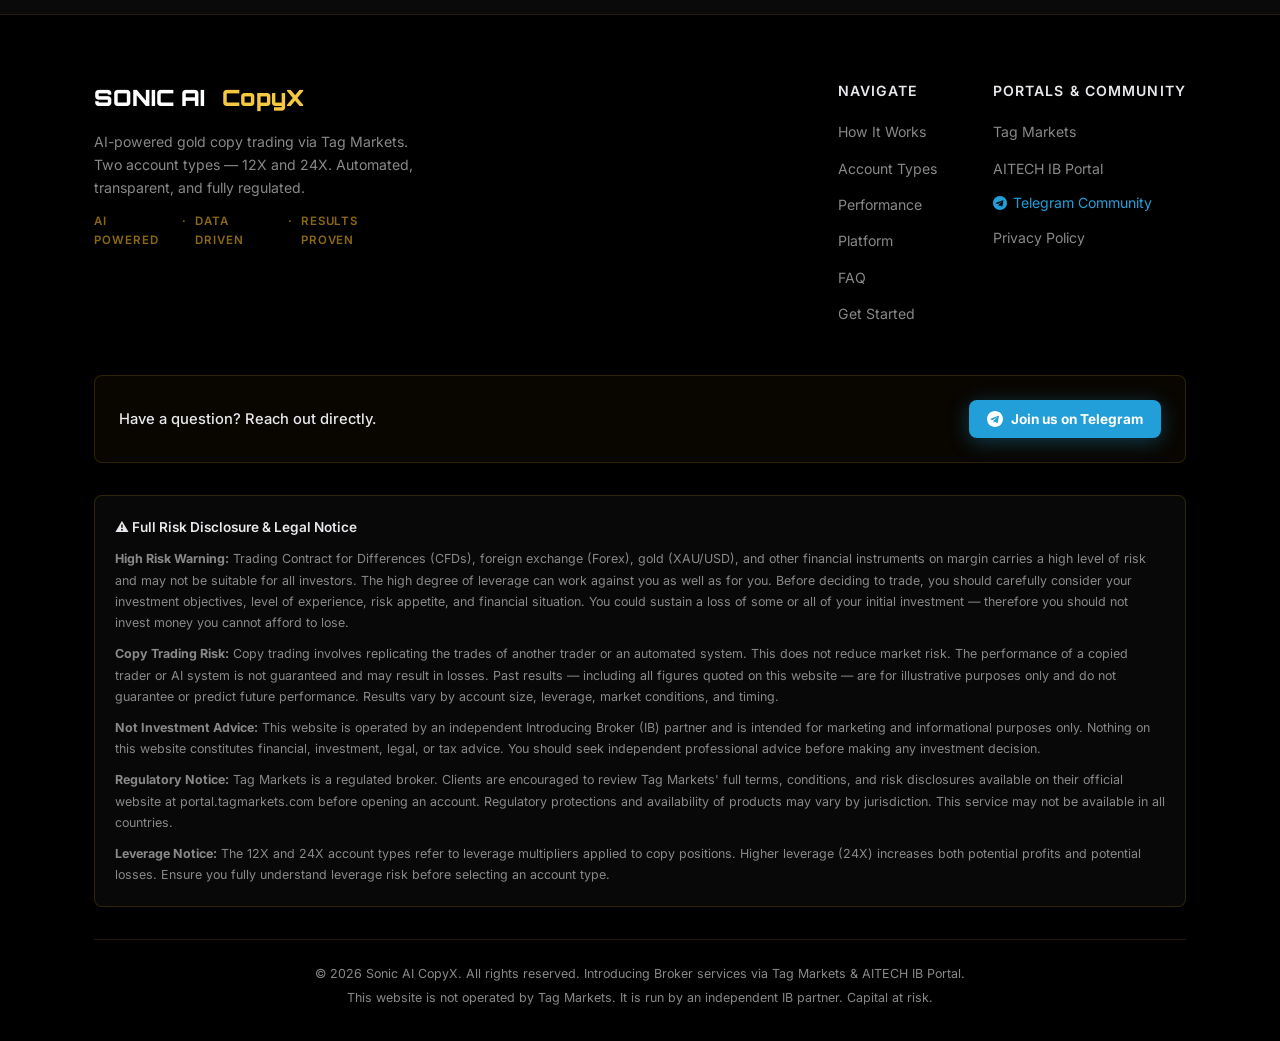
==== commit 749bd61b: "Fix og:url and schema URL to correct GitHub Pages address https://claude.ai/code/session_01Ch53tmASZ" ====
--- a/index.html
+++ b/index.html
@@ -20,7 +20,7 @@
   <meta property="og:description" content="Copy expert gold trades automatically with AI. Two account types — 12X and 24X. Start from just $10 on Tag Markets." />
   <meta property="og:type" content="website" />
   <meta property="og:image" content="assets/og-image.svg" />
-  <meta property="og:url" content="https://sonicaicopyx.com/" />
+  <meta property="og:url" content="https://traka2354.github.io/sonic-ai-copyx/" />
   <meta property="og:site_name" content="Sonic AI CopyX" />
 
   <!-- ─── TWITTER CARD ─── -->
@@ -35,7 +35,7 @@
     "@context": "https://schema.org",
     "@type": "Organization",
     "name": "Sonic AI CopyX",
-    "url": "https://sonicaicopyx.com/",
+    "url": "https://traka2354.github.io/sonic-ai-copyx/",
     "description": "AI-powered gold copy trading via Tag Markets. Two account types — 12X and 24X. Automated, transparent, and fully regulated.",
     "contactPoint": {
       "@type": "ContactPoint",
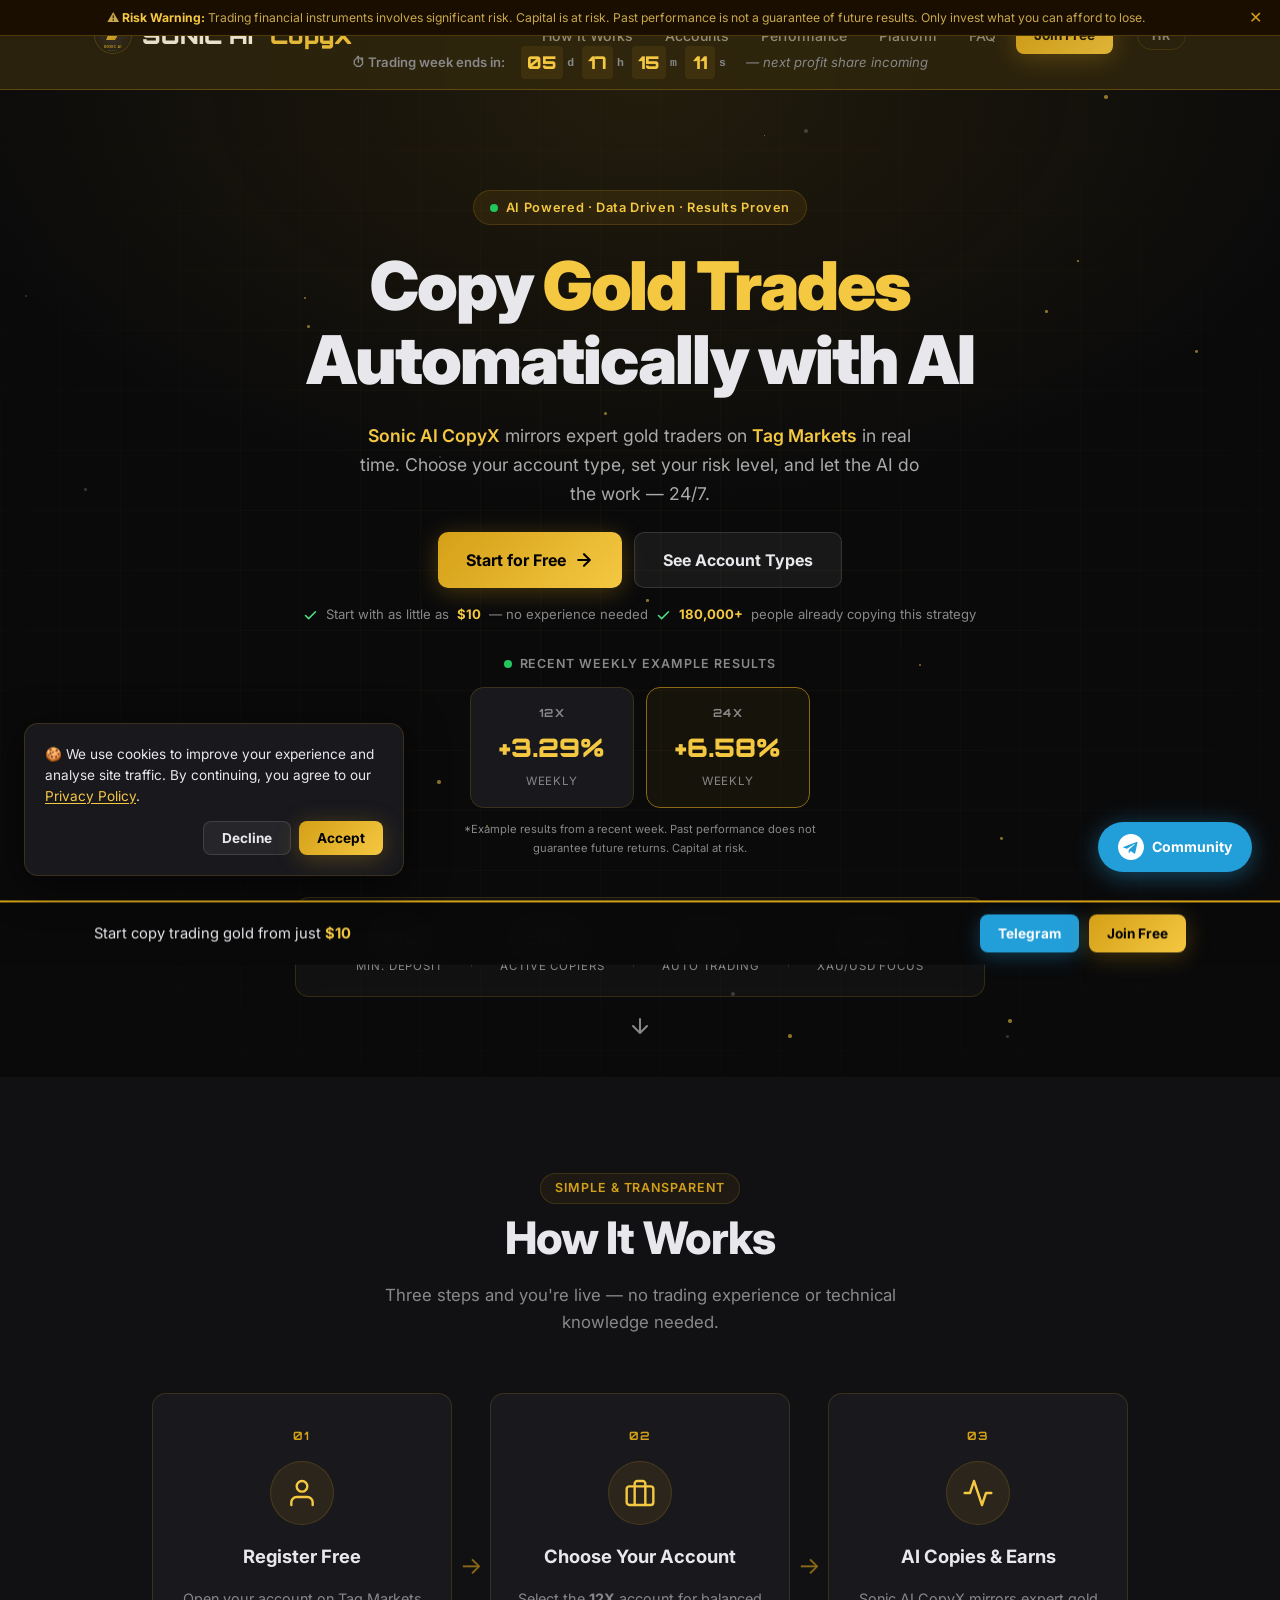
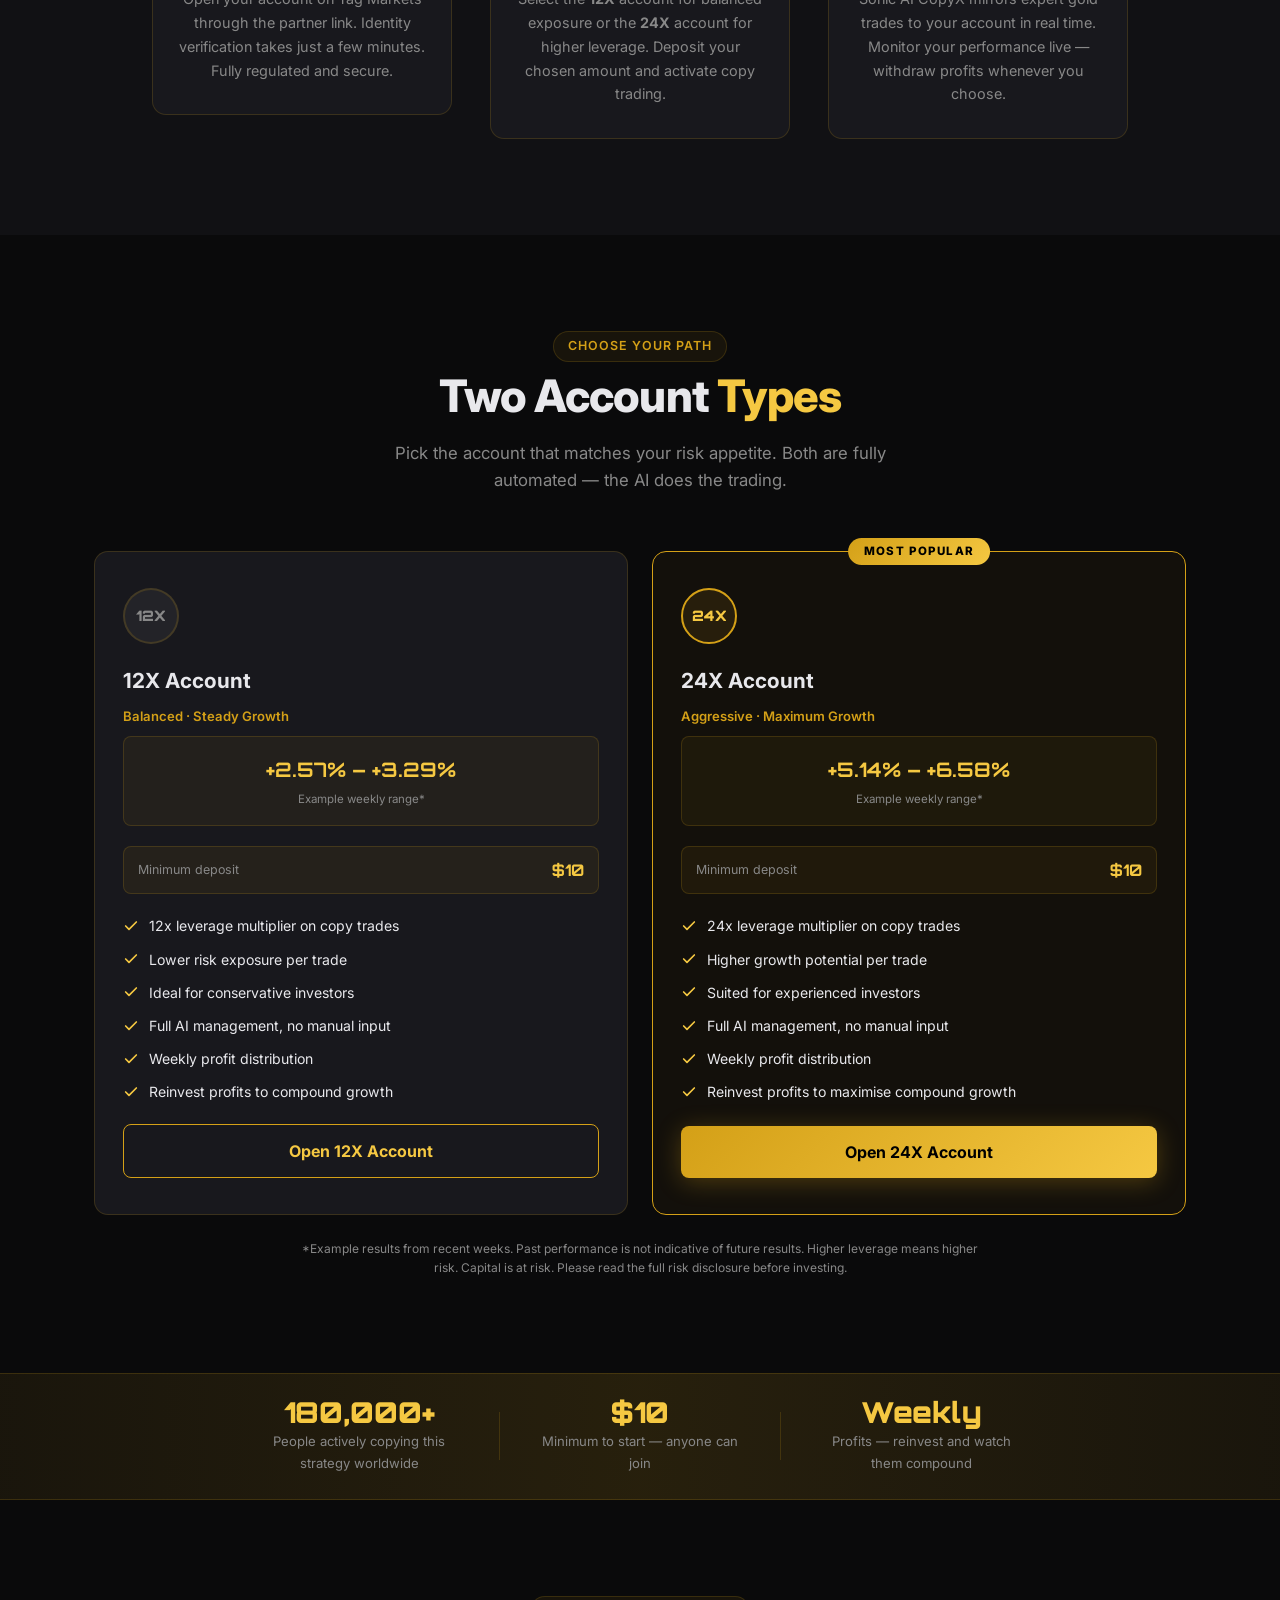
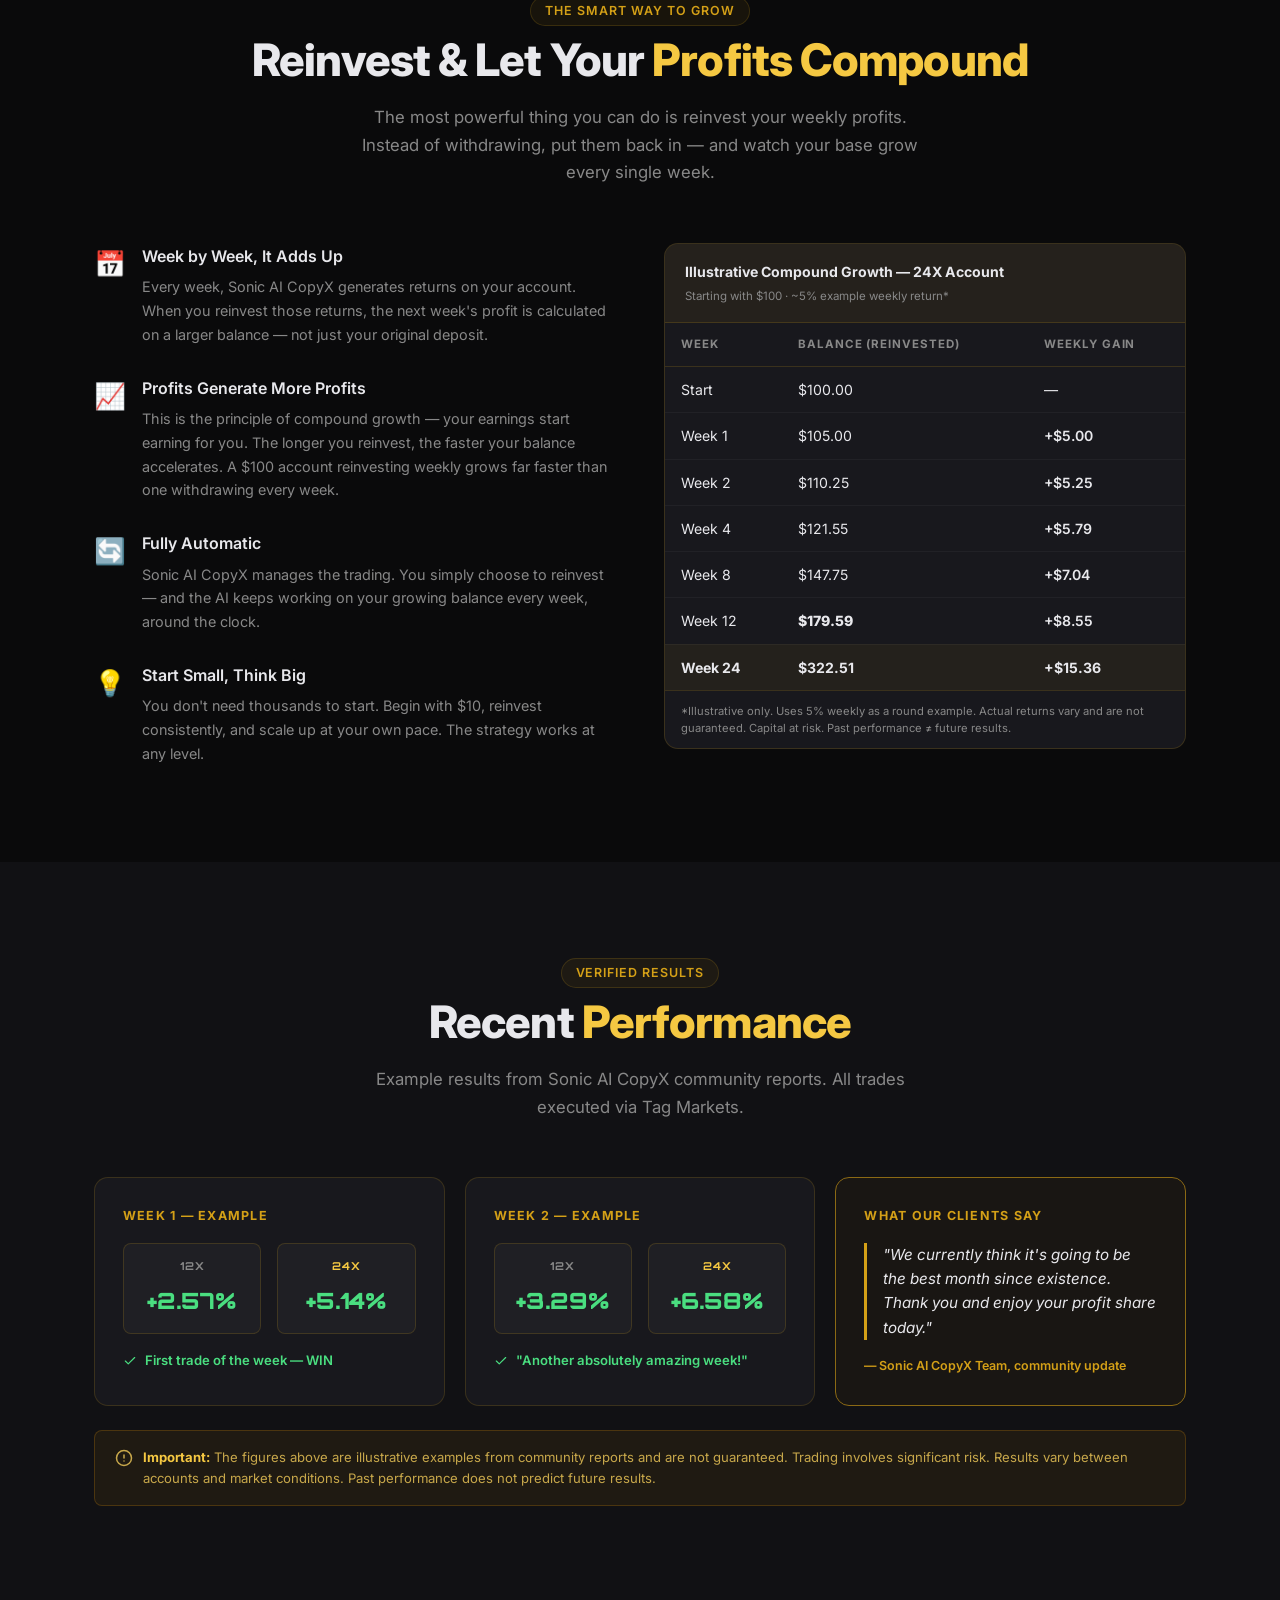
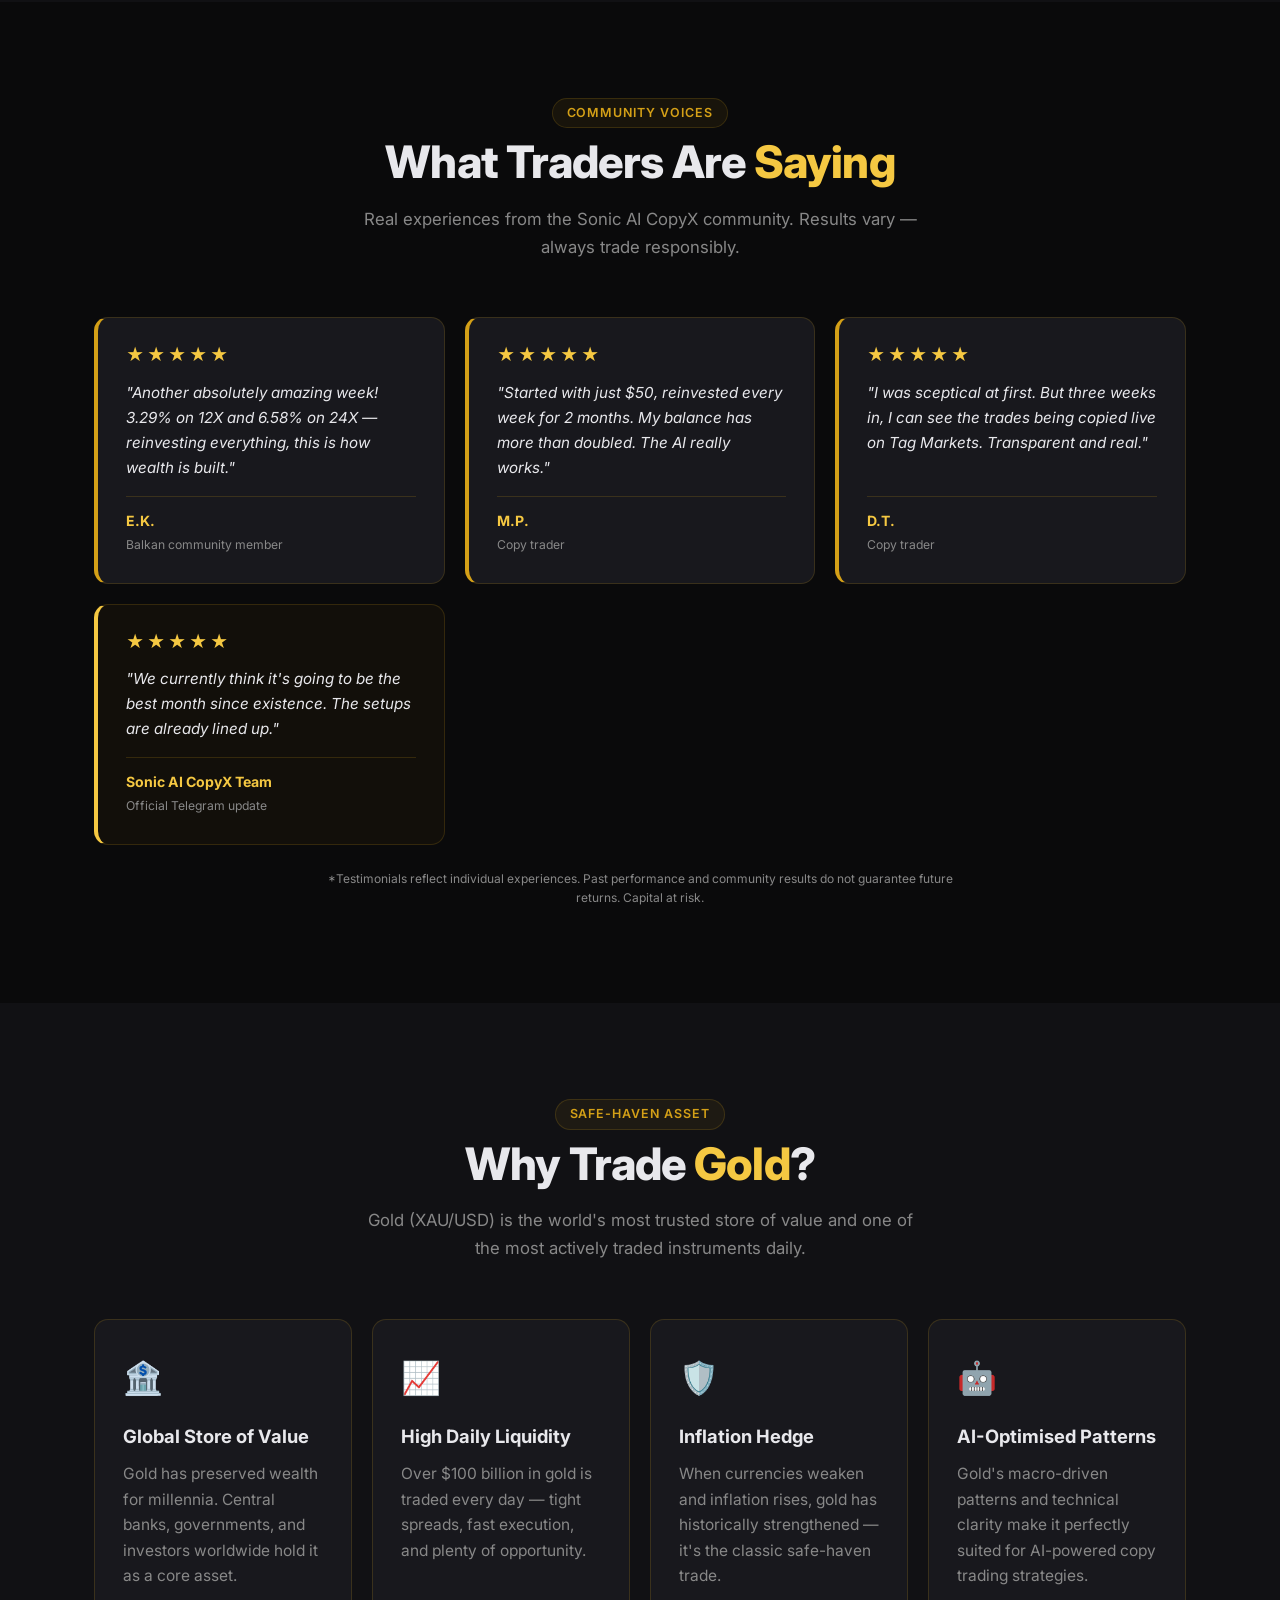
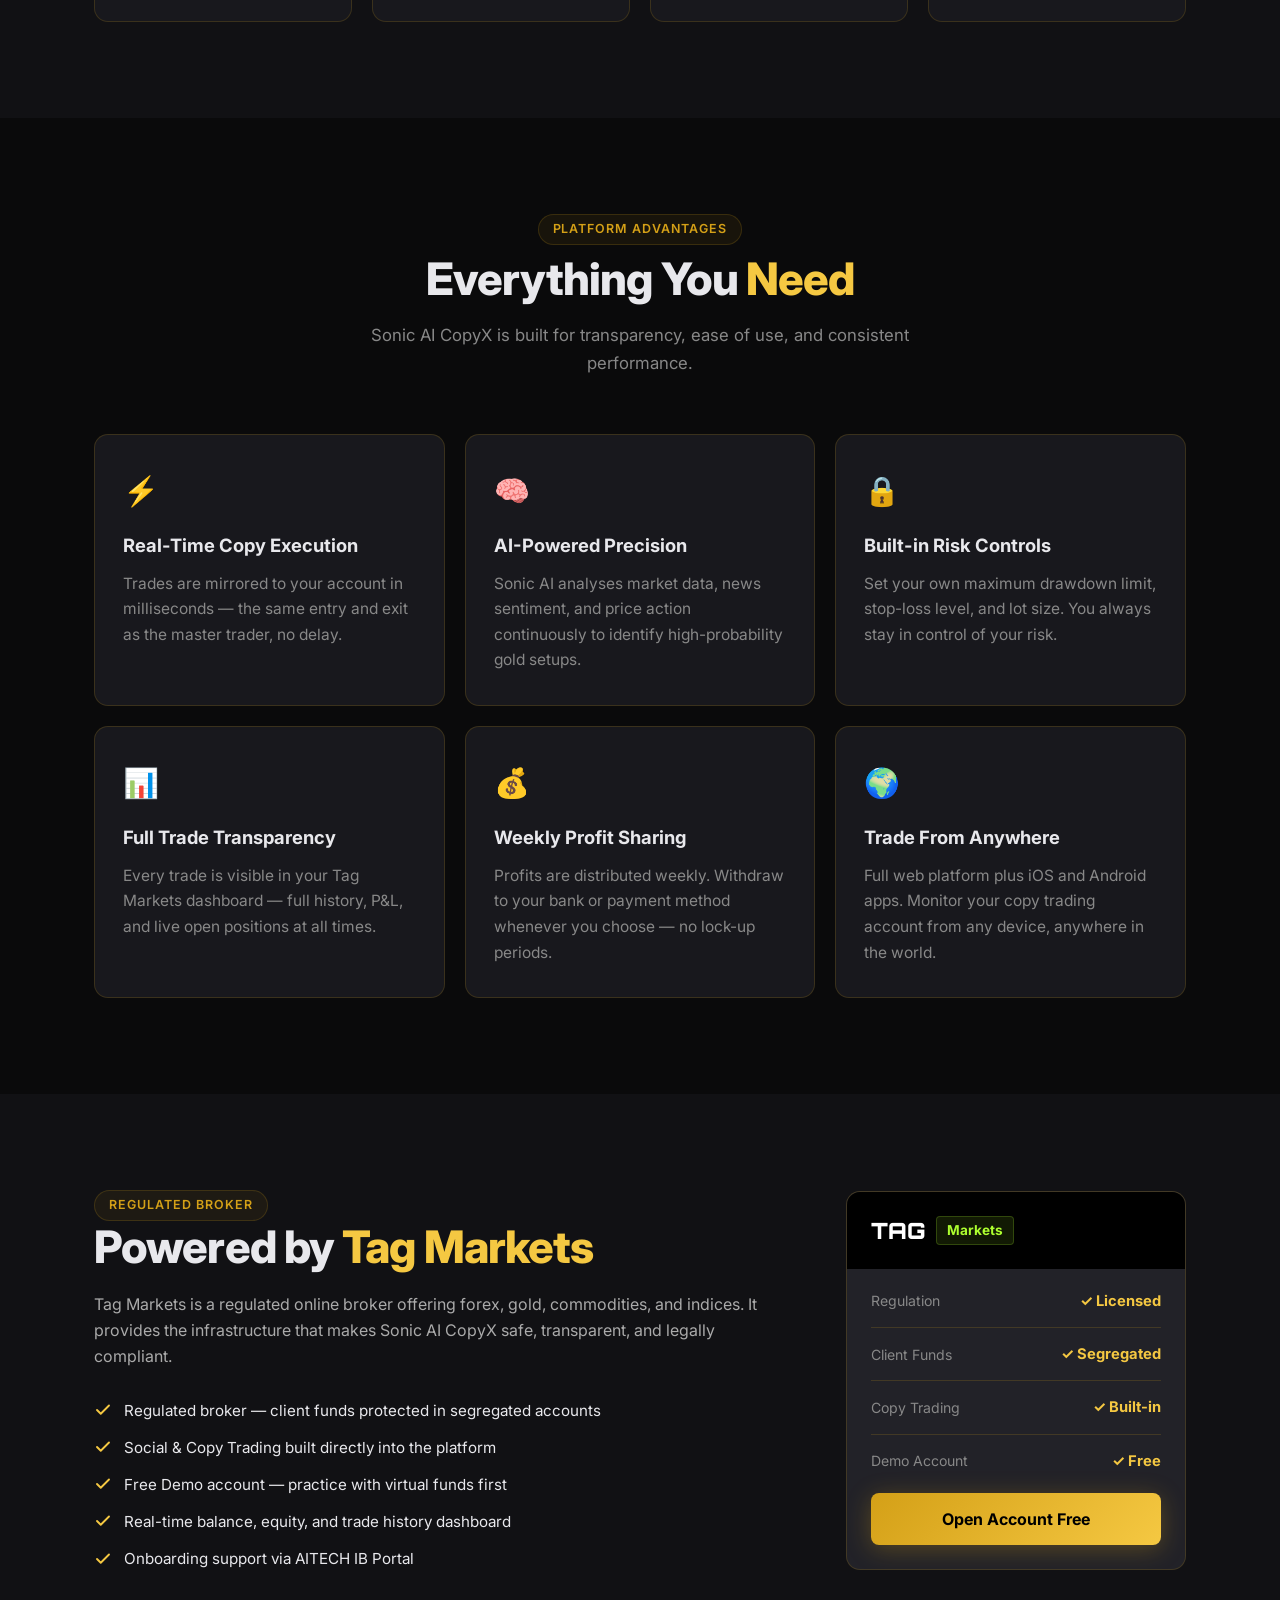
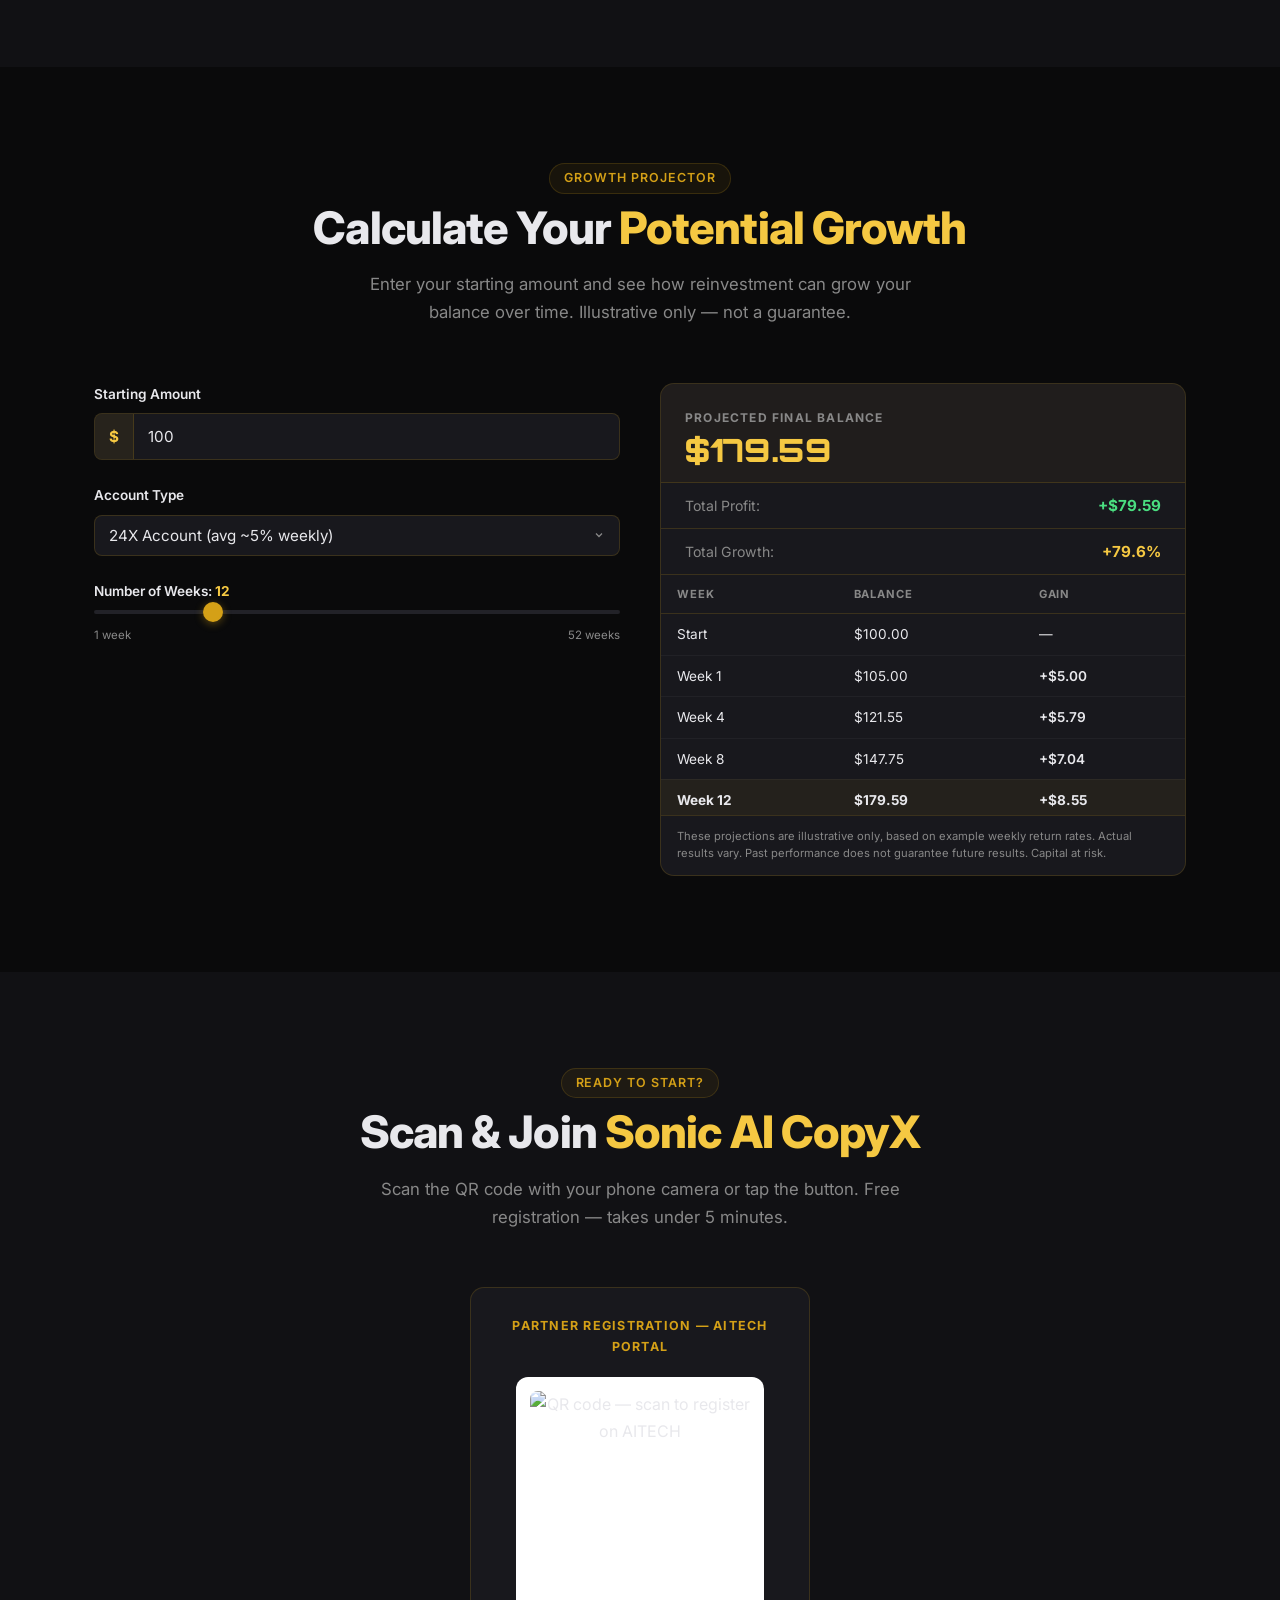
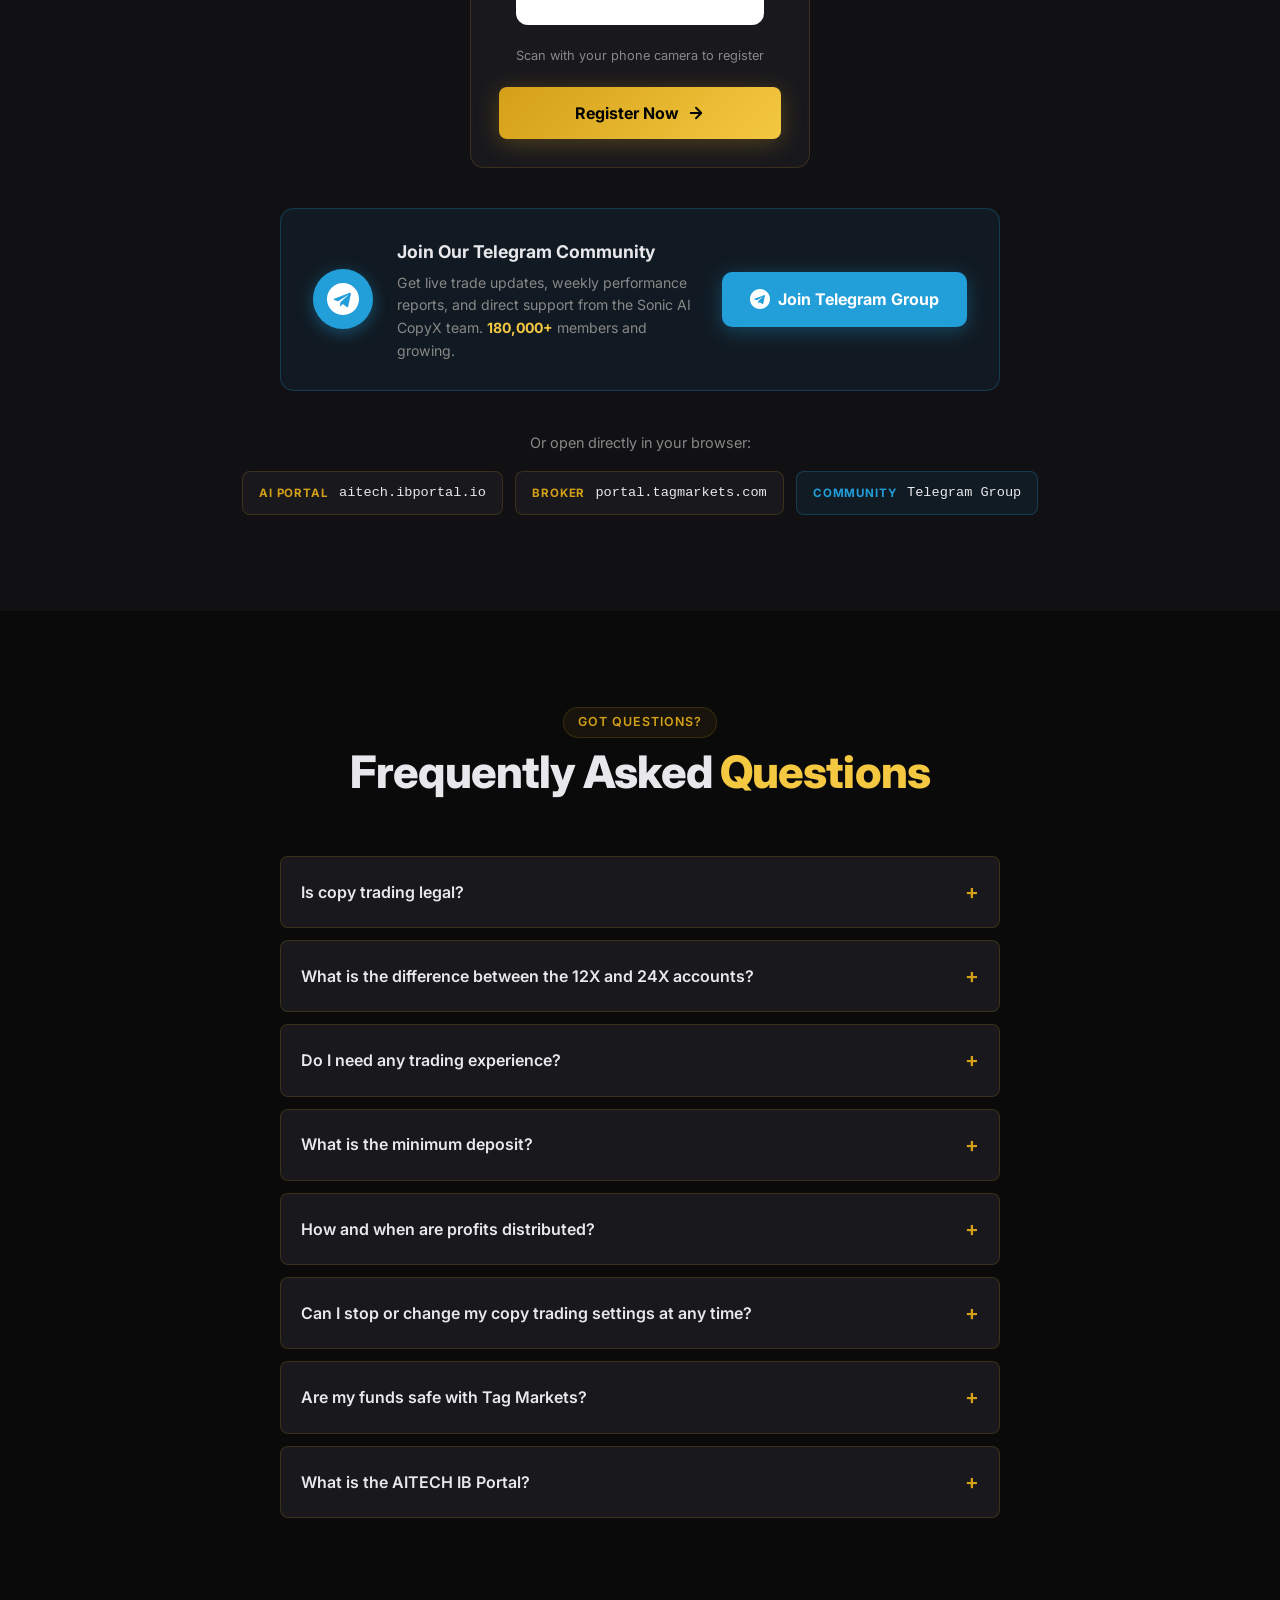
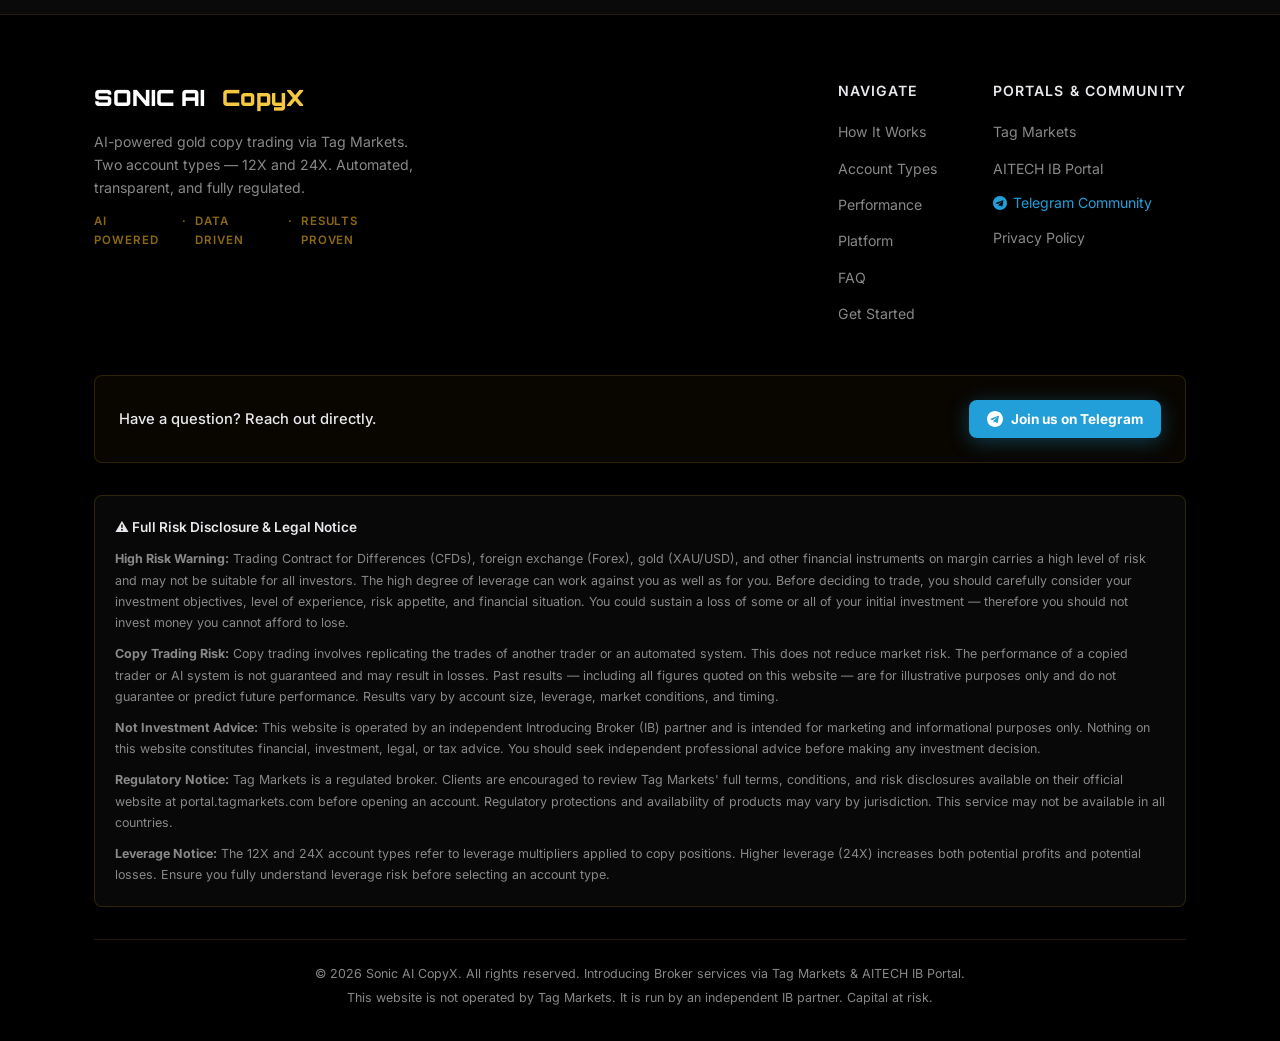
==== commit 033d70f0: "Merge pull request #5 from Traka2354/claude/sonic-ai-trading-site-JliT4 Maknut email — zamijenjen Te" ====
--- a/index.html
+++ b/index.html
@@ -9,7 +9,7 @@
   <meta name="keywords" content="copy trading, gold trading, XAU/USD, AI trading, Tag Markets, 12X account, 24X account, automated trading, forex copy trading" />
   <meta name="robots" content="index, follow" />
   <meta name="google-site-verification" content="8e38c89e3ad3ef02" />
-  <link rel="canonical" href="https://traka2354.github.io/sonic-ai-copyx/" />
+  <link rel="canonical" href="https://sonicaicopyx.com/" />
   <link rel="sitemap" type="application/xml" href="sitemap.xml" />
 
   <!-- ─── FAVICON ─── -->
@@ -20,7 +20,7 @@
   <meta property="og:description" content="Copy expert gold trades automatically with AI. Two account types — 12X and 24X. Start from just $10 on Tag Markets." />
   <meta property="og:type" content="website" />
   <meta property="og:image" content="assets/og-image.svg" />
-  <meta property="og:url" content="https://traka2354.github.io/sonic-ai-copyx/" />
+  <meta property="og:url" content="https://sonicaicopyx.com/" />
   <meta property="og:site_name" content="Sonic AI CopyX" />
 
   <!-- ─── TWITTER CARD ─── -->
@@ -35,7 +35,7 @@
     "@context": "https://schema.org",
     "@type": "Organization",
     "name": "Sonic AI CopyX",
-    "url": "https://traka2354.github.io/sonic-ai-copyx/",
+    "url": "https://sonicaicopyx.com/",
     "description": "AI-powered gold copy trading via Tag Markets. Two account types — 12X and 24X. Automated, transparent, and fully regulated.",
     "contactPoint": {
       "@type": "ContactPoint",
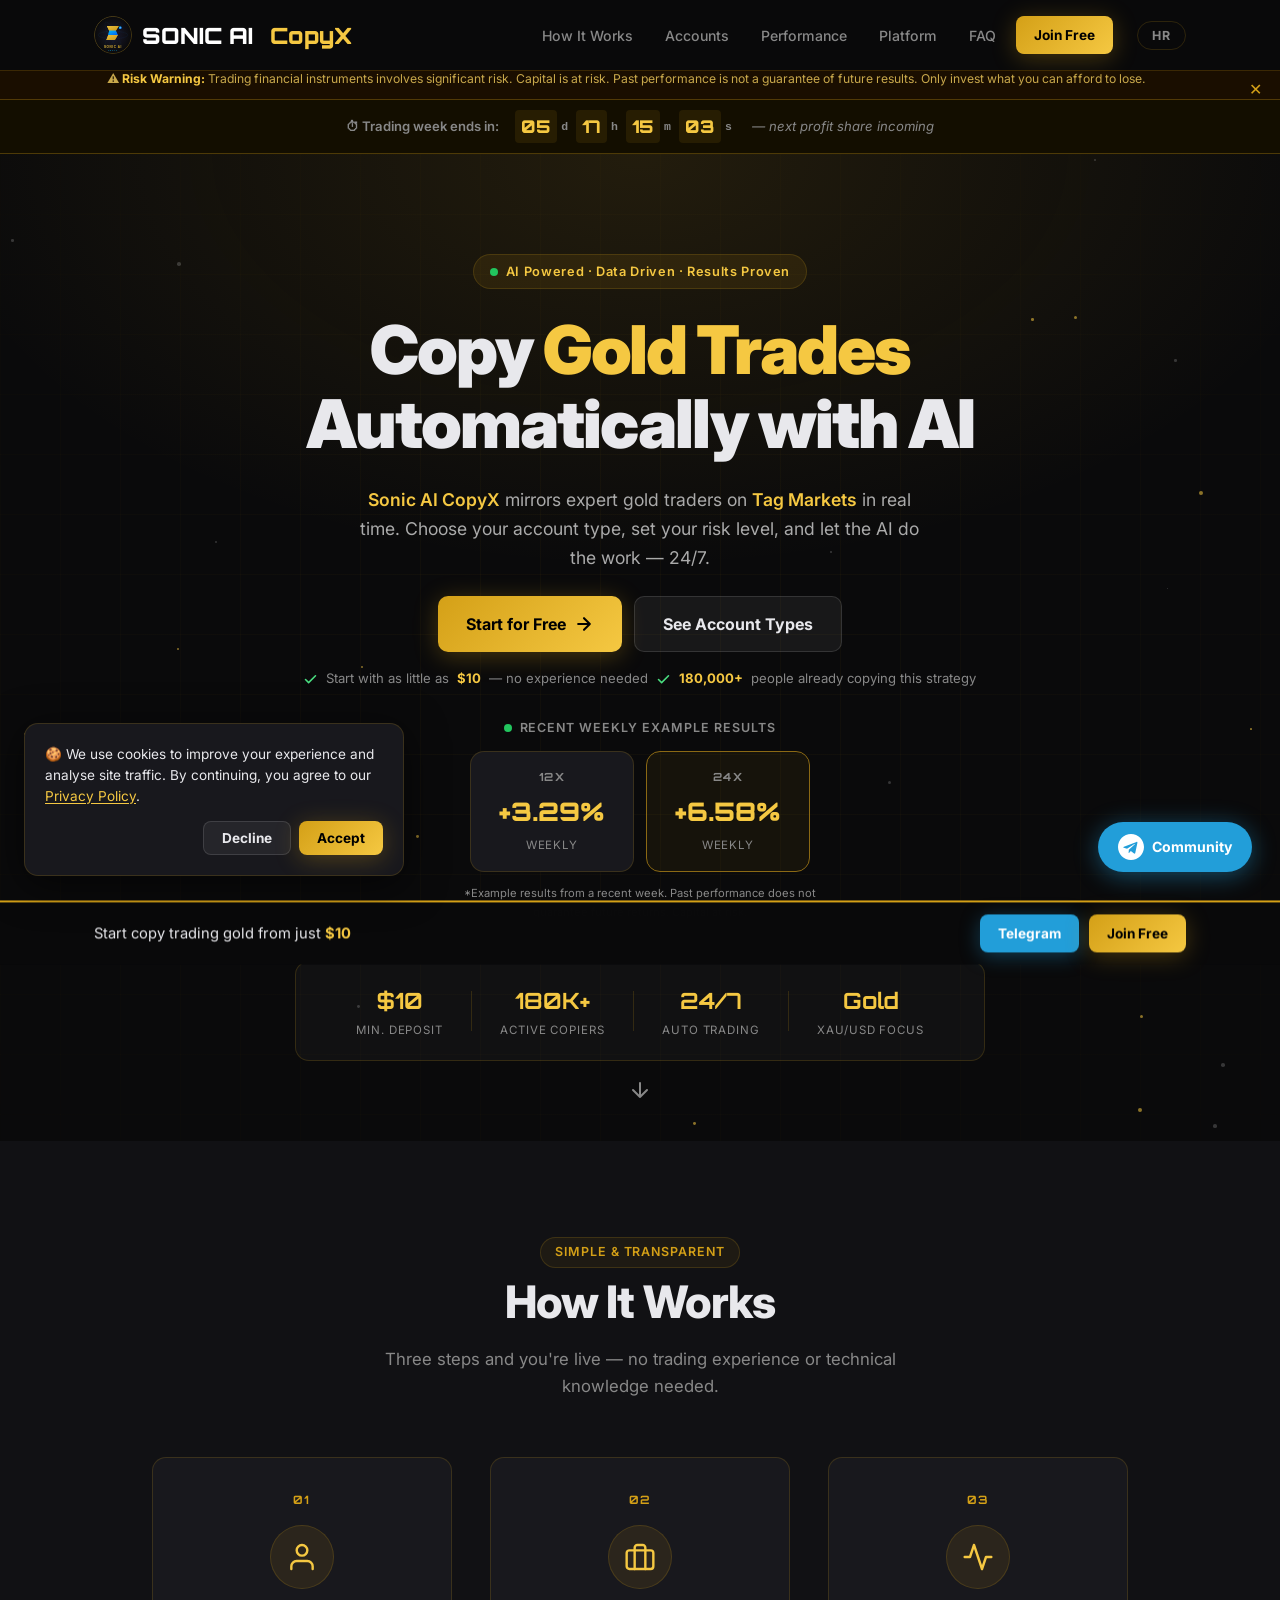
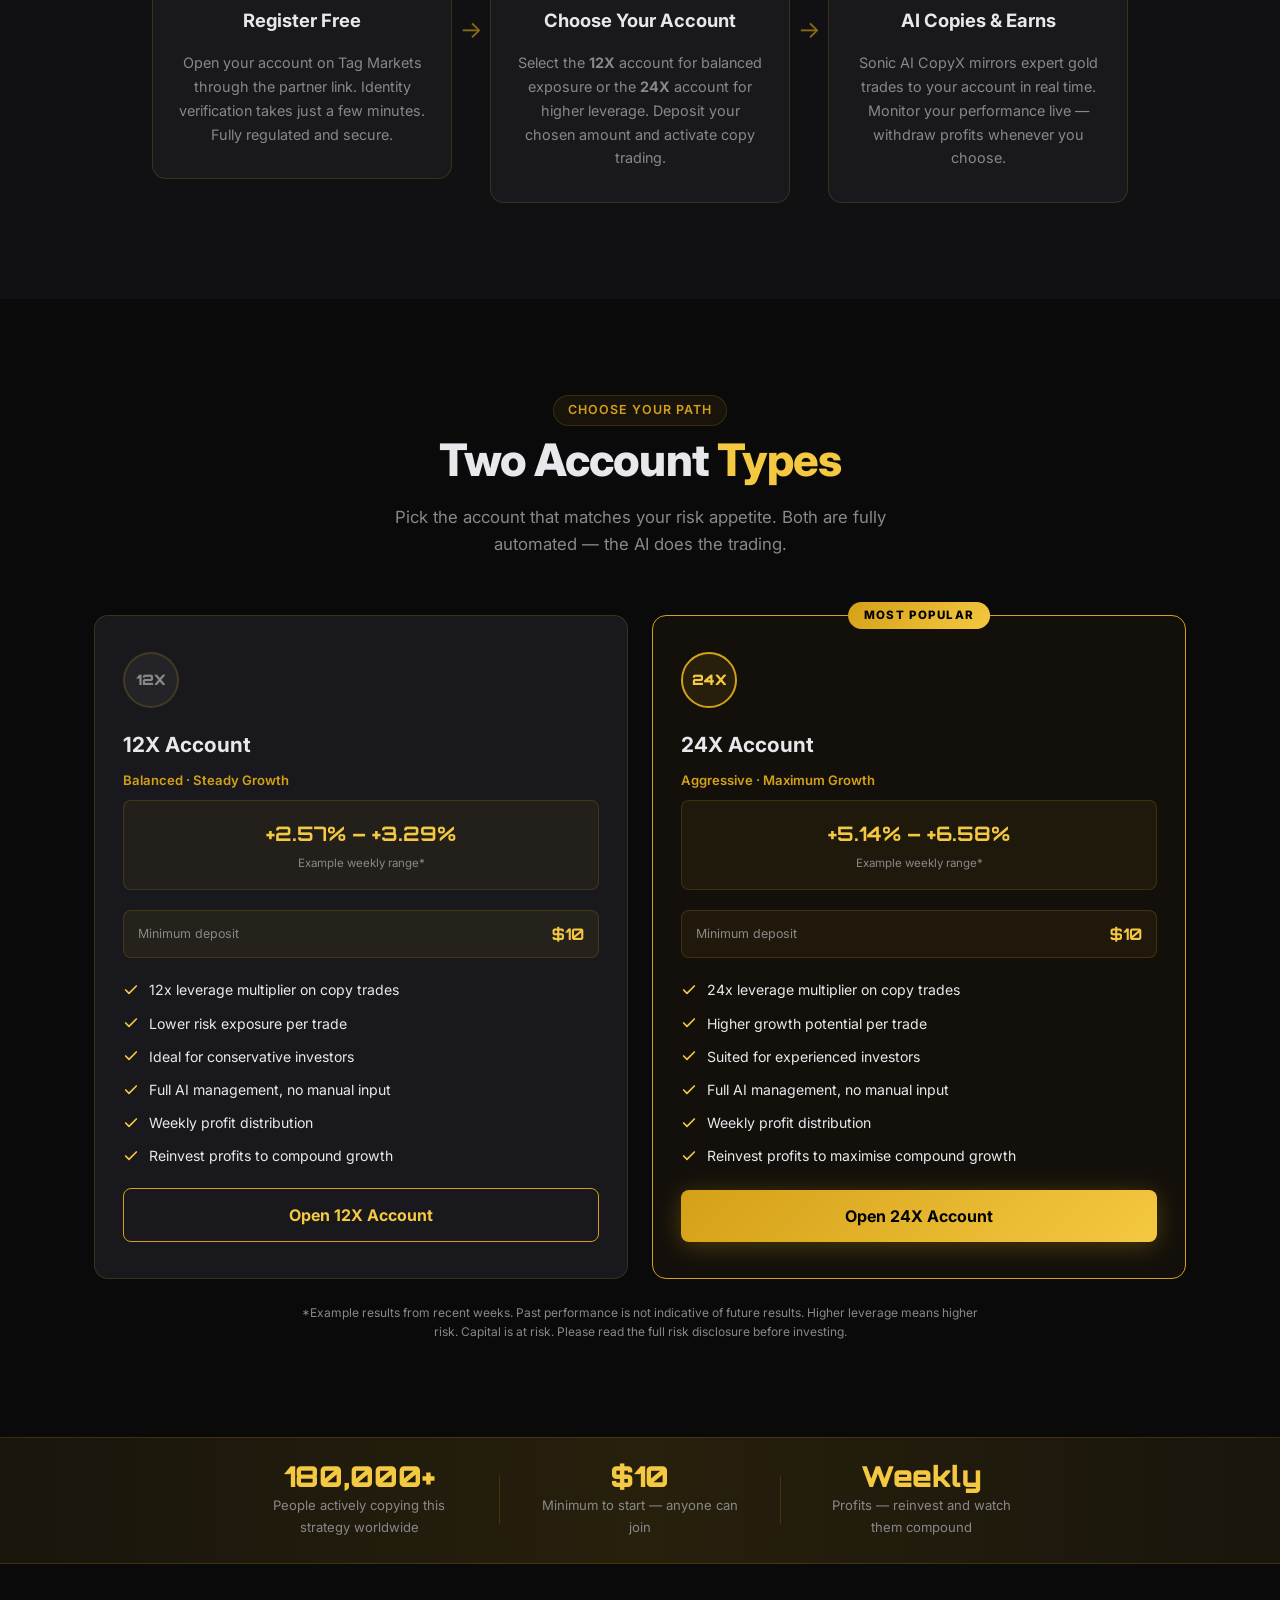
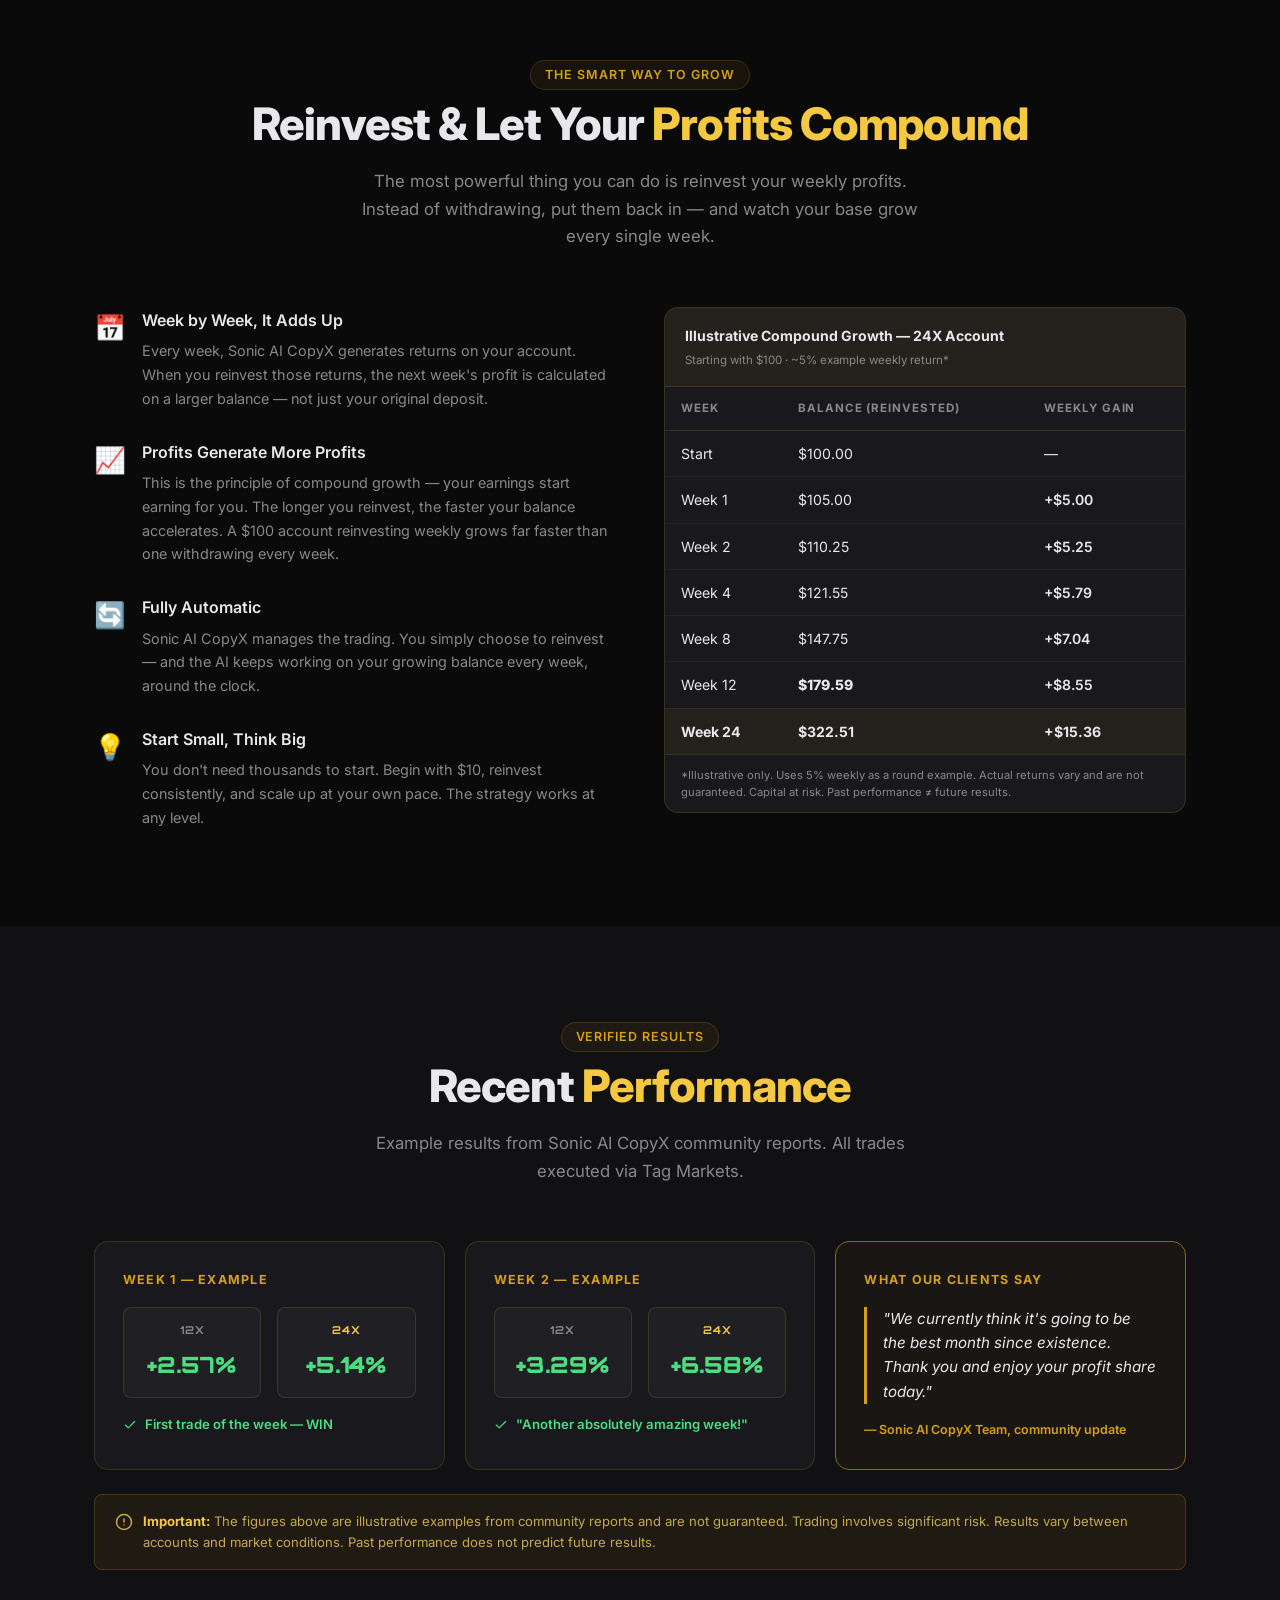
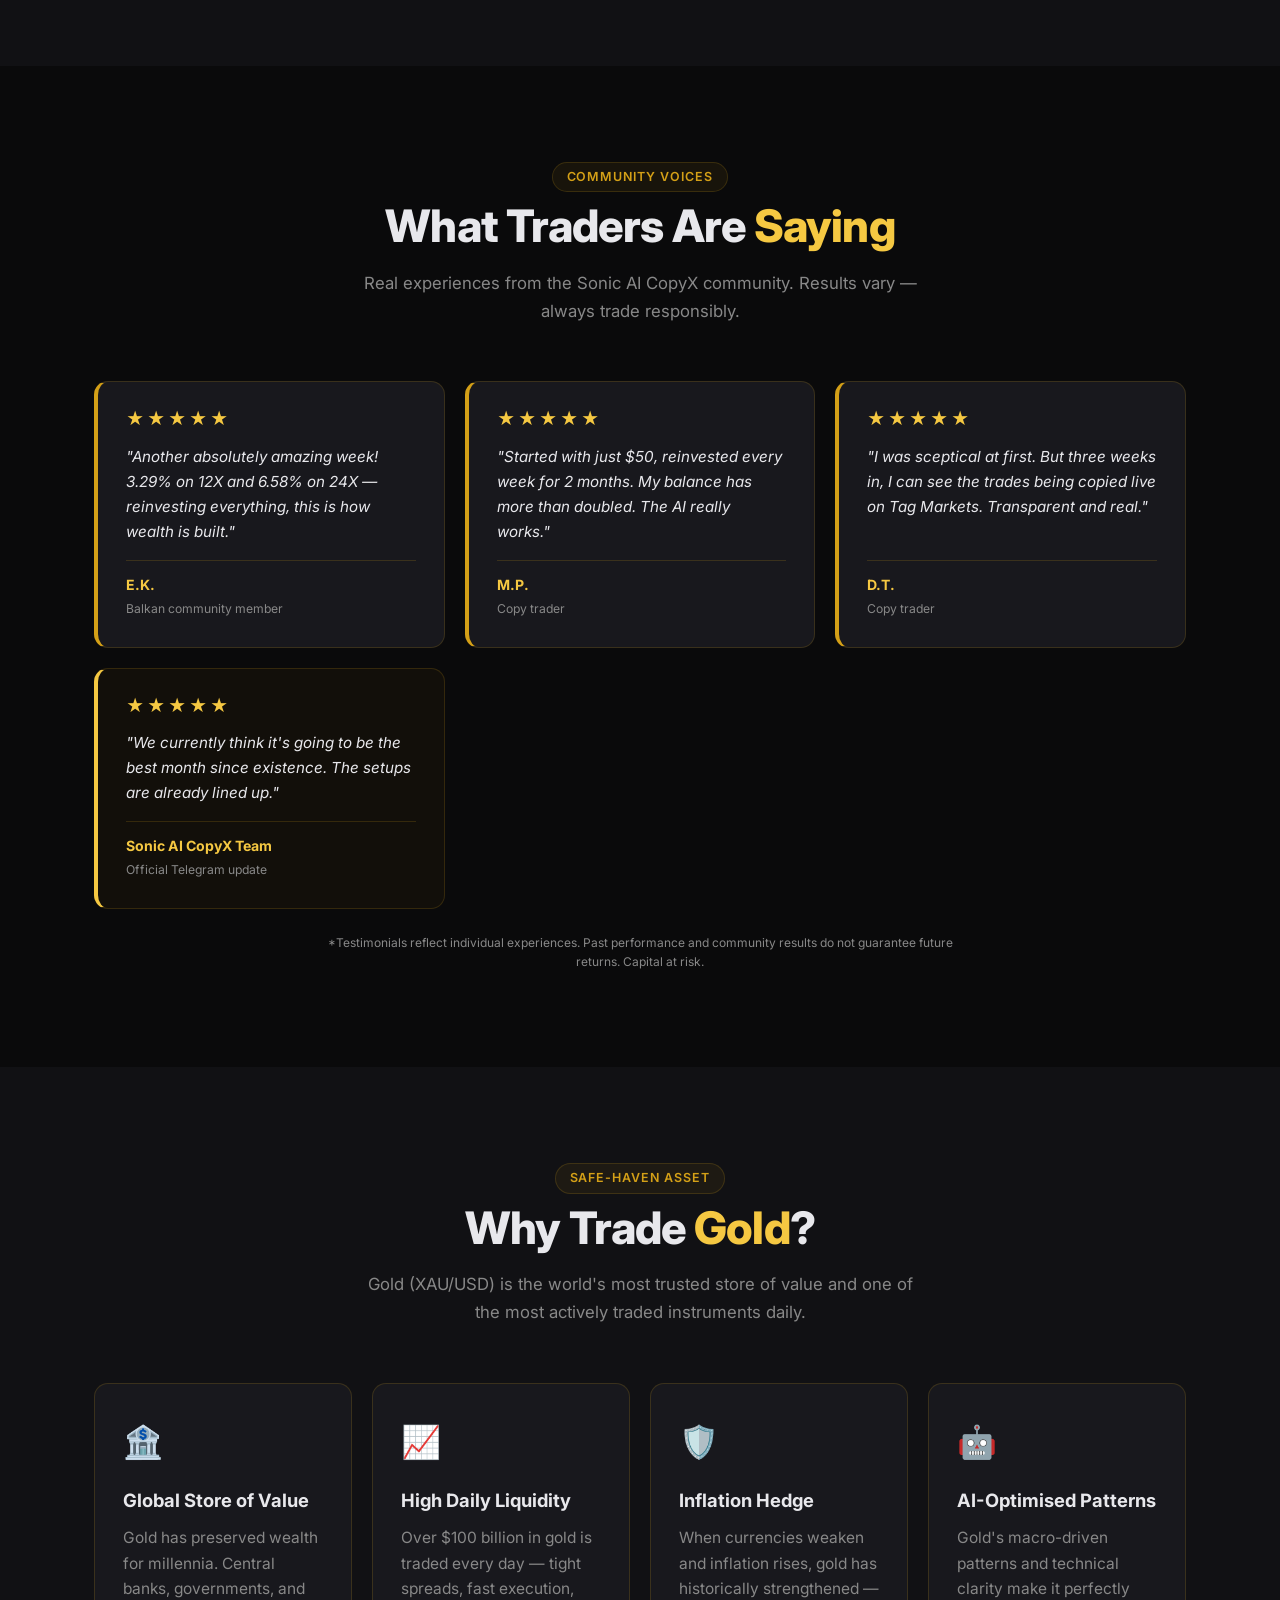
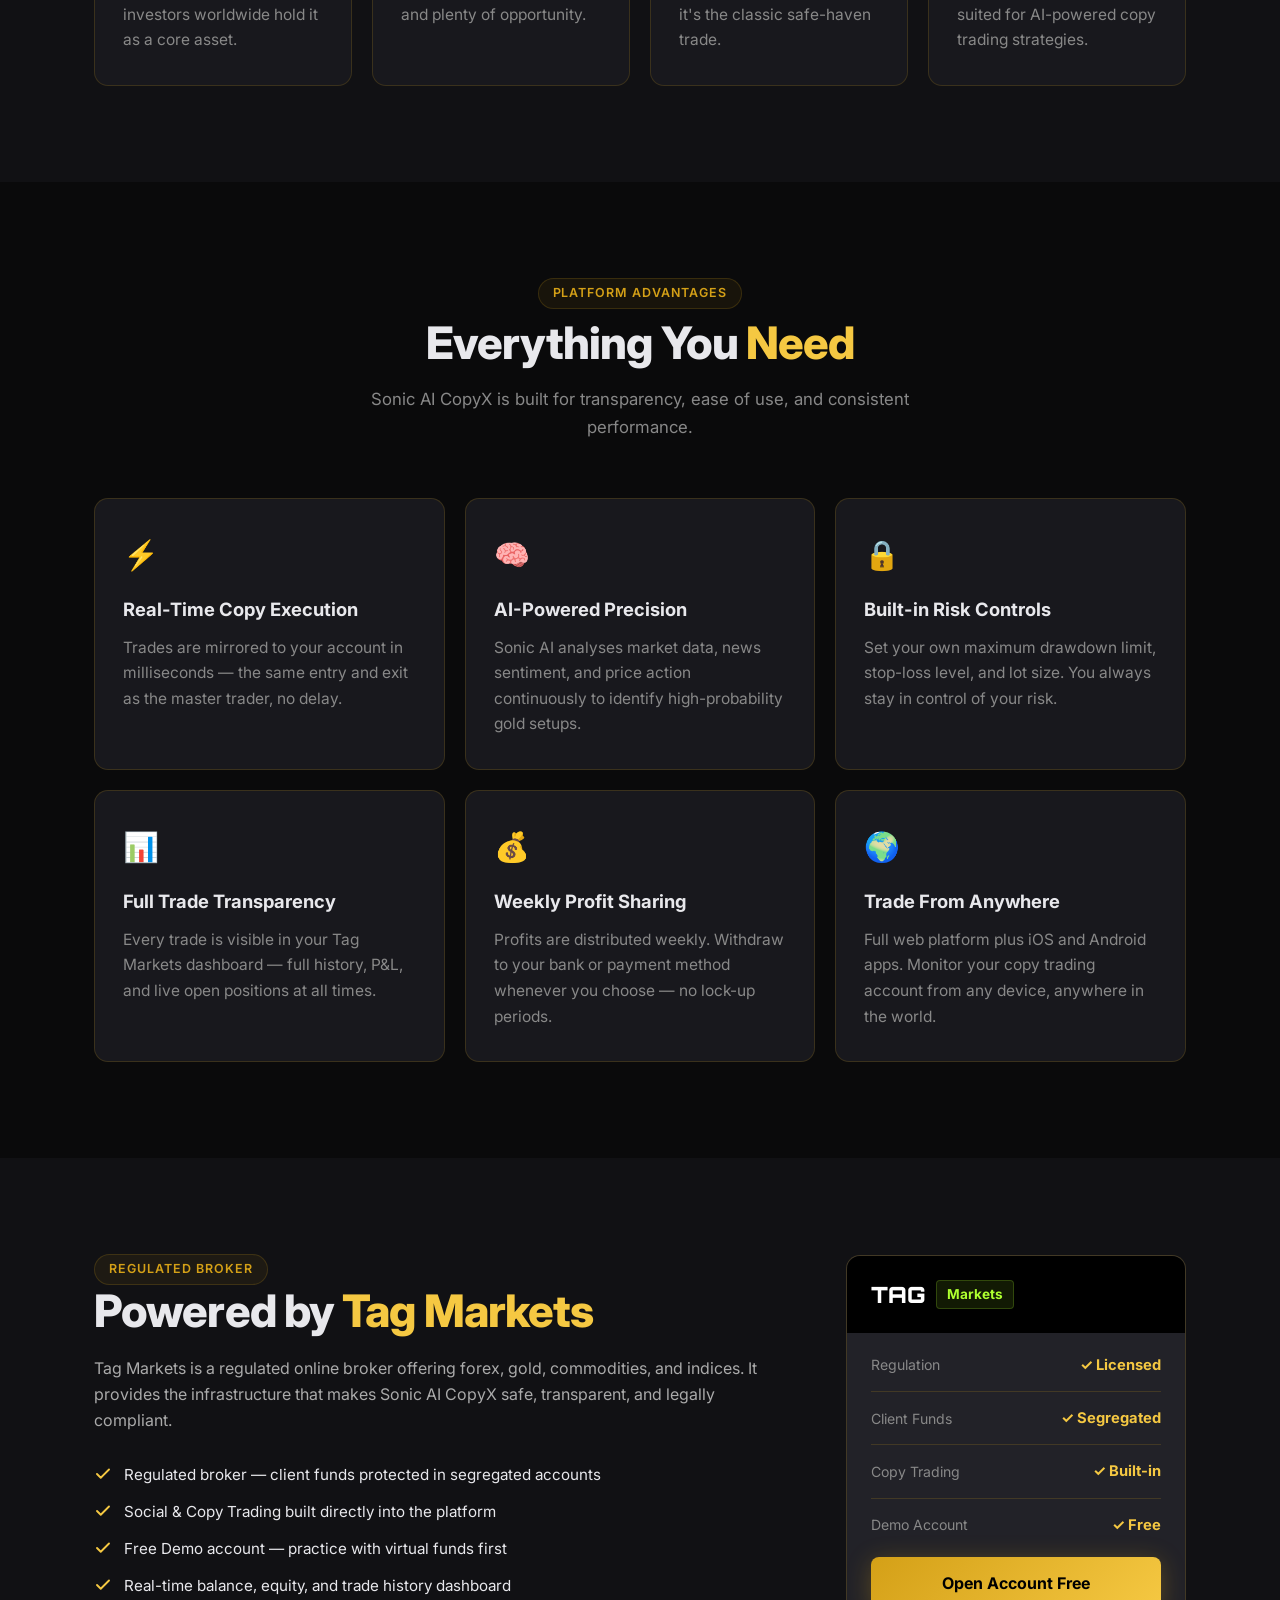
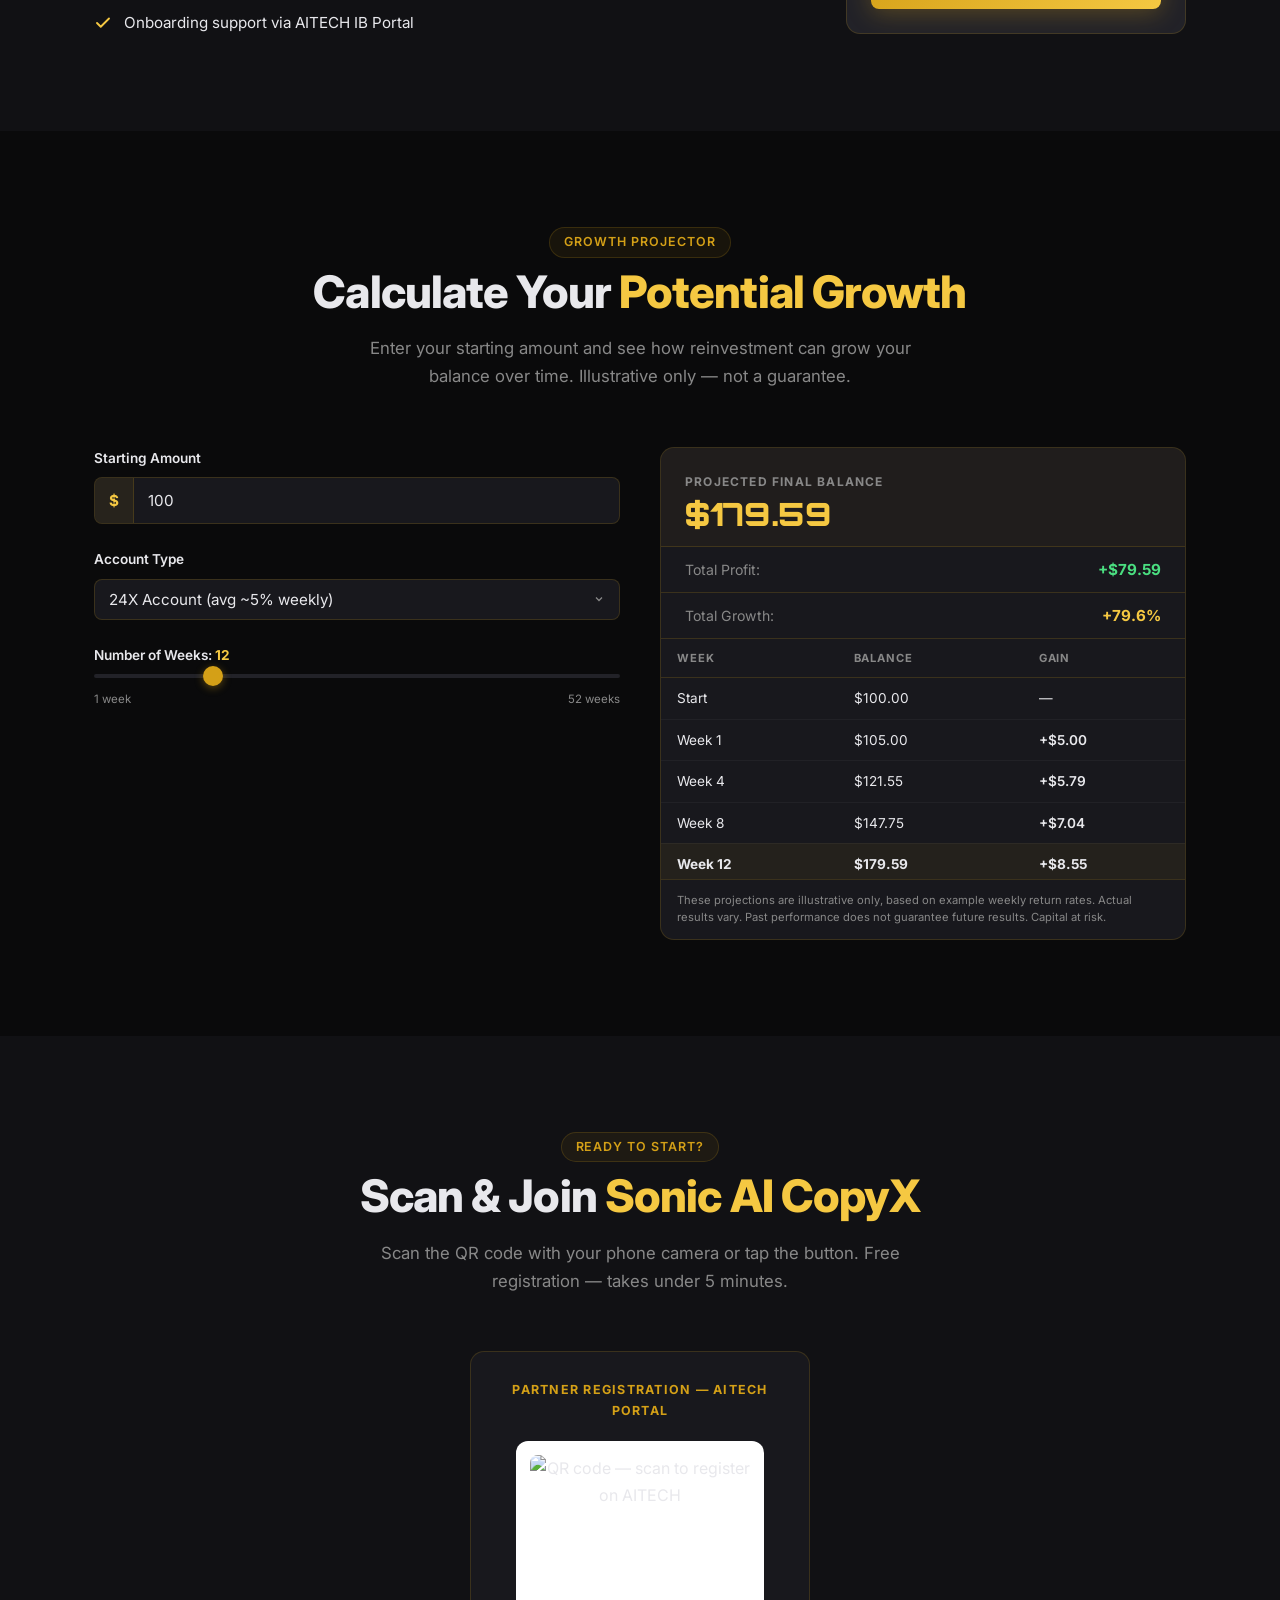
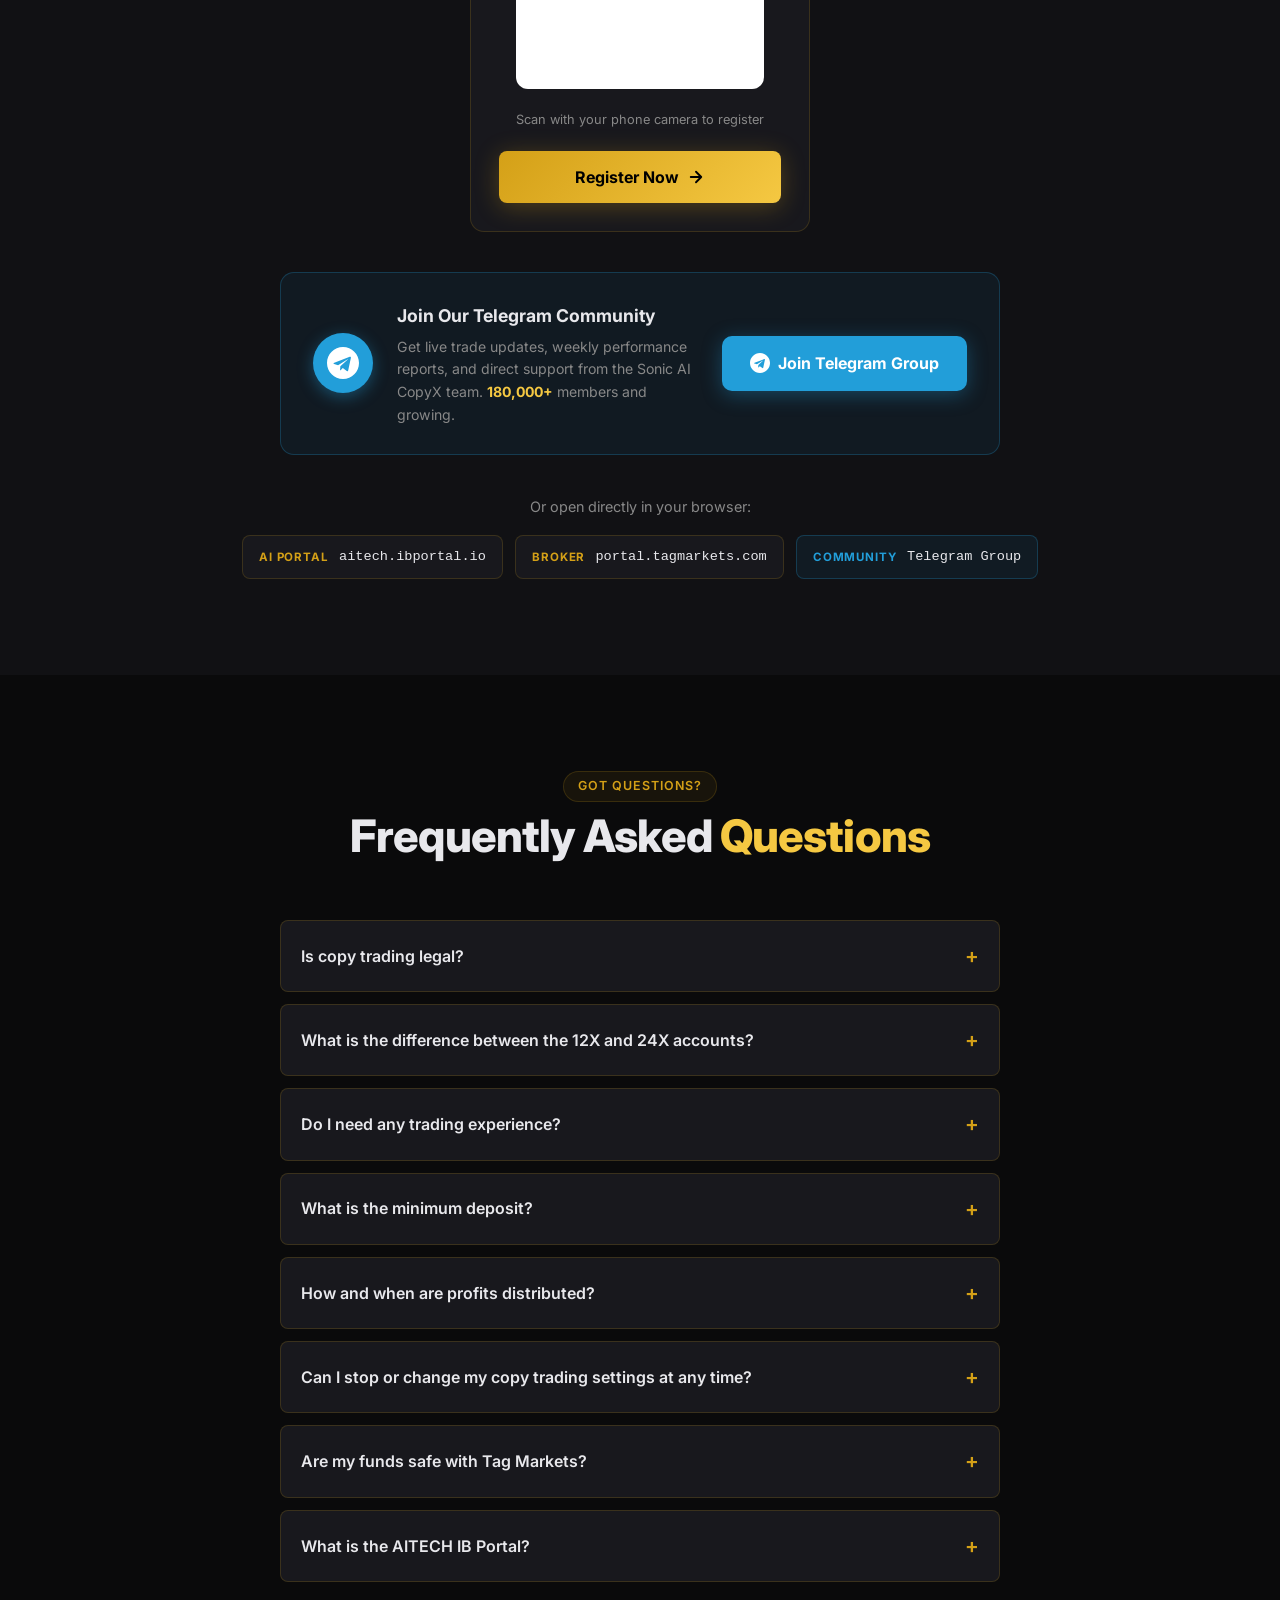
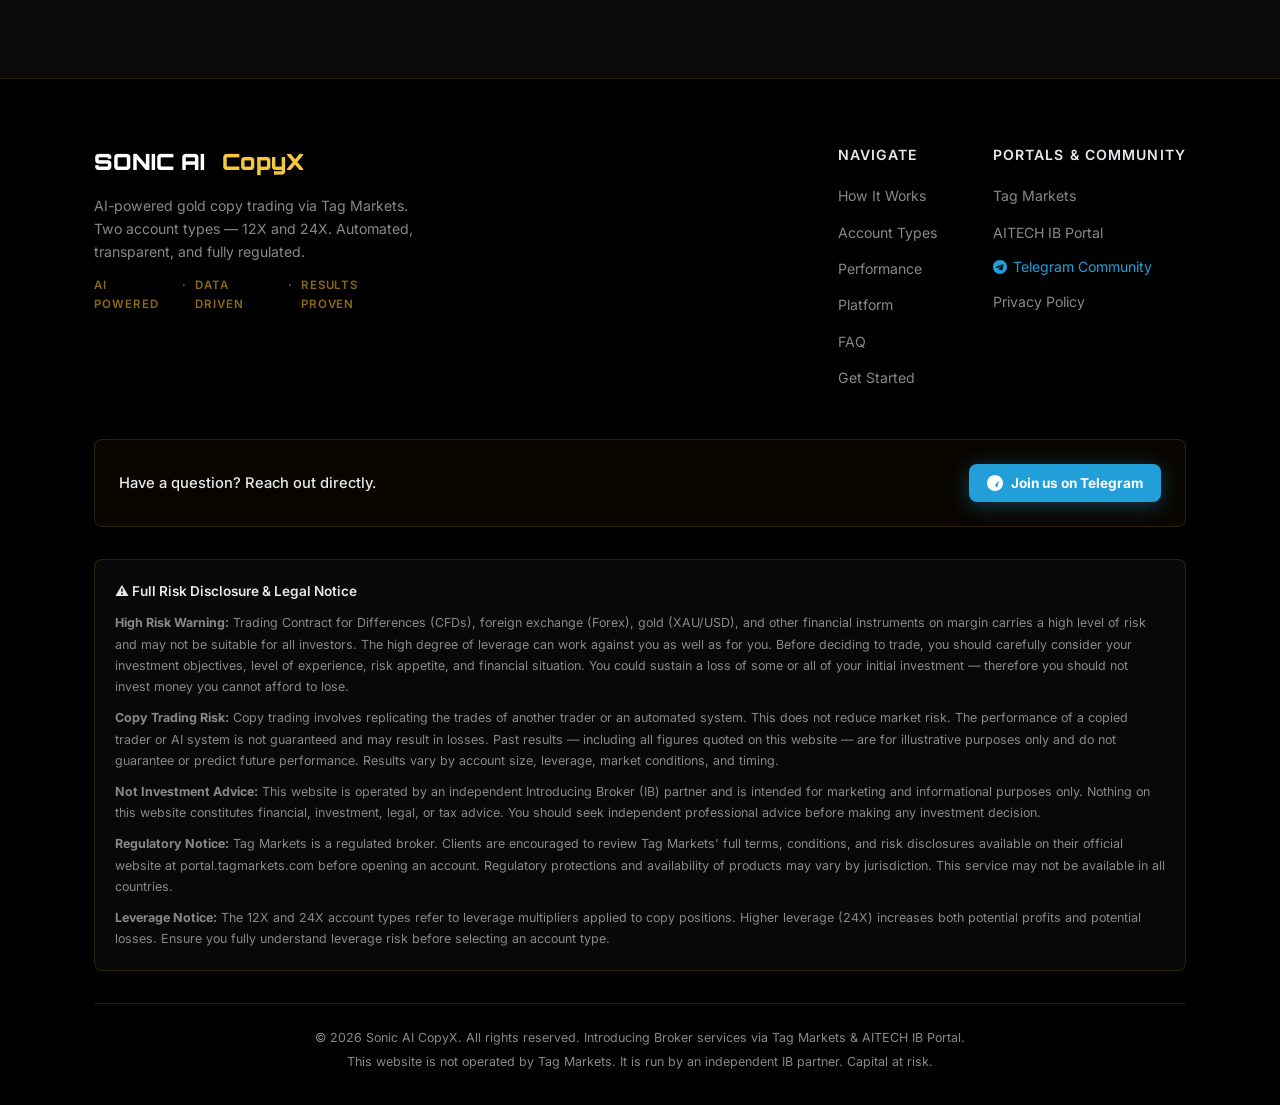
==== commit 160dfda1: "Update Telegram link to new group invite URL" ====
--- a/index.html
+++ b/index.html
@@ -6,7 +6,7 @@
   <meta name="description" content="Sonic AI CopyX — AI-powered gold copy trading via Tag Markets. Two account types: 12X and 24X. Automated, transparent, and 100% regulated. Join free today." />
 
   <!-- ─── SEO META ─── -->
-  <meta name="keywords" content="copy trading, gold trading, XAU/USD, AI trading, Tag Markets, 12X account, 24X account, automated trading, forex copy trading" />
+  <meta name="keywords" content="Sonic AI, Sonic AI CopyX, sonic ai trading, AI copy trading, gold copy trading, XAU/USD AI trading, Tag Markets, 12X account, 24X account, automated trading, forex copy trading, sonicaicopyx" />
   <meta name="robots" content="index, follow" />
   <meta name="google-site-verification" content="8e38c89e3ad3ef02" />
   <link rel="canonical" href="https://sonicaicopyx.com/" />
@@ -40,7 +40,7 @@
     "contactPoint": {
       "@type": "ContactPoint",
       "contactType": "customer support",
-      "url": "https://t.me/sonicexperts"
+      "url": "https://t.me/+3Ng91nHDuzgyNzE8"
     }
   }
   </script>
@@ -55,7 +55,7 @@
     gtag('config', 'G-XXXXXXXXXX');
   </script>
 
-  <title>Sonic AI CopyX | AI-Powered Gold Copy Trading</title>
+  <title>Sonic AI CopyX — AI Gold Copy Trading | sonicaicopyx.com</title>
   <link rel="preconnect" href="https://fonts.googleapis.com" />
   <link rel="preconnect" href="https://fonts.gstatic.com" crossorigin />
   <link href="https://fonts.googleapis.com/css2?family=Inter:wght@300;400;500;600;700;800;900&family=Orbitron:wght@700;900&display=swap" rel="stylesheet" />
@@ -68,7 +68,7 @@
     <div class="sticky-cta__inner container">
       <span class="sticky-cta__text">Start copy trading gold from just <strong>$10</strong></span>
       <div class="sticky-cta__actions">
-        <a href="https://t.me/sonicexperts" target="_blank" rel="noopener noreferrer" class="btn btn--tg btn--sm">Telegram</a>
+        <a href="https://t.me/+3Ng91nHDuzgyNzE8" target="_blank" rel="noopener noreferrer" class="btn btn--tg btn--sm">Telegram</a>
         <a href="https://aitech.ibportal.io/auth/register?e=uxHzQEHidtHpyg4rd8YcgfCM0lROvpn4lGFvQU8bvEI&a=1" class="btn btn--gold btn--sm js-register-link">Join Free</a>
       </div>
     </div>
@@ -796,7 +796,7 @@
           <h3>Join Our Telegram Community</h3>
           <p>Get live trade updates, weekly performance reports, and direct support from the Sonic AI CopyX team. <strong>180,000+</strong> members and growing.</p>
         </div>
-        <a href="https://t.me/sonicexperts" target="_blank" rel="noopener noreferrer" class="btn btn--tg btn--lg">
+        <a href="https://t.me/+3Ng91nHDuzgyNzE8" target="_blank" rel="noopener noreferrer" class="btn btn--tg btn--lg">
           <svg xmlns="http://www.w3.org/2000/svg" width="20" height="20" viewBox="0 0 24 24" fill="currentColor"><path d="M12 0C5.373 0 0 5.373 0 12s5.373 12 12 12 12-5.373 12-12S18.627 0 12 0zm5.894 8.221-1.97 9.28c-.145.658-.537.818-1.084.508l-3-2.21-1.447 1.394c-.16.16-.295.295-.605.295l.213-3.053 5.56-5.023c.242-.213-.054-.333-.373-.12l-6.871 4.326-2.962-.924c-.643-.204-.657-.643.136-.953l11.57-4.461c.537-.194 1.006.131.833.941z"/></svg>
           Join Telegram Group
         </a>
@@ -813,7 +813,7 @@
             <span class="url-chip__label">Broker</span>
             <code>portal.tagmarkets.com</code>
           </div>
-          <a href="https://t.me/sonicexperts" target="_blank" rel="noopener noreferrer" class="url-chip url-chip--tg">
+          <a href="https://t.me/+3Ng91nHDuzgyNzE8" target="_blank" rel="noopener noreferrer" class="url-chip url-chip--tg">
             <span class="url-chip__label">Community</span>
             <code>Telegram Group</code>
           </a>
@@ -901,7 +901,7 @@
               <li><a href="https://portal.tagmarkets.com" target="_blank" rel="noopener noreferrer">Tag Markets</a></li>
               <li><a href="https://aitech.ibportal.io" target="_blank" rel="noopener noreferrer">AITECH IB Portal</a></li>
               <li>
-                <a href="https://t.me/sonicexperts" target="_blank" rel="noopener noreferrer" class="footer__tg-link">
+                <a href="https://t.me/+3Ng91nHDuzgyNzE8" target="_blank" rel="noopener noreferrer" class="footer__tg-link">
                   <svg xmlns="http://www.w3.org/2000/svg" width="14" height="14" viewBox="0 0 24 24" fill="currentColor"><path d="M12 0C5.373 0 0 5.373 0 12s5.373 12 12 12 12-5.373 12-12S18.627 0 12 0zm5.894 8.221-1.97 9.28c-.145.658-.537.818-1.084.508l-3-2.21-1.447 1.394c-.16.16-.295.295-.605.295l.213-3.053 5.56-5.023c.242-.213-.054-.333-.373-.12l-6.871 4.326-2.962-.924c-.643-.204-.657-.643.136-.953l11.57-4.461c.537-.194 1.006.131.833.941z"/></svg>
                   Telegram Community
                 </a>
@@ -916,8 +916,8 @@
       <div class="footer__contact">
         <p class="footer__contact-heading">Have a question? Reach out directly.</p>
         <div class="footer__contact-btns">
-          <a href="https://t.me/sonicexperts" target="_blank" rel="noopener noreferrer" class="btn btn--tg btn--sm">
-            <svg xmlns="http://www.w3.org/2000/svg" width="16" height="16" viewBox="0 0 24 24" fill="currentColor"><path d="M12 0C5.373 0 0 5.373 0 12s5.373 12 12 12 12-5.373 12-12S18.627 0 12 0zm5.894 8.221-1.97 9.28c-.145.658-.537.818-1.084.508l-3-2.21-1.447 1.394c-.16.16-.295.295-.605.295l.213-3.053 5.56-5.023c.242-.213-.054-.333-.373-.12l-6.871 4.326-2.962-.924c-.643-.204-.657-.643.136-.953l11.57-4.461c.537-.194 1.006.131.833.941z"/></svg>
+          <a href="https://t.me/+3Ng91nHDuzgyNzE8" target="_blank" rel="noopener noreferrer" class="btn btn--tg btn--sm">
+            <svg xmlns="http://www.w3.org/2000/svg" width="16" height="16" viewBox="0 0 24 24" fill="currentColor"><path d="M12 0C5.373 0 0 5.373 0 12s5.373 12 12 12 12-5.373 12-12S18.627 0 12 0zm5.894 8.221-1.97 9.28c-.145.658-.537.818-1.084.508l-3-2.21-1.447 1.447 1.394c-.16.16-.295.295-.605.295l.213-3.053 5.56-5.023c.242-.213-.054-.333-.373-.12l-6.871 4.326-2.962-.924c-.643-.204-.657-.643.136-.953l11.57-4.461c.537-.194 1.006.131.833.941z"/></svg>
             Join us on Telegram
           </a>
         </div>
@@ -963,7 +963,7 @@
   </footer>
 
   <!-- ─── FLOATING TELEGRAM BUTTON ─── -->
-  <a href="https://t.me/sonicexperts" target="_blank" rel="noopener noreferrer"
+  <a href="https://t.me/+3Ng91nHDuzgyNzE8" target="_blank" rel="noopener noreferrer"
      class="tg-float" aria-label="Join our Telegram community" title="Join Telegram Community">
     <svg xmlns="http://www.w3.org/2000/svg" width="26" height="26" viewBox="0 0 24 24" fill="currentColor"><path d="M12 0C5.373 0 0 5.373 0 12s5.373 12 12 12 12-5.373 12-12S18.627 0 12 0zm5.894 8.221-1.97 9.28c-.145.658-.537.818-1.084.508l-3-2.21-1.447 1.394c-.16.16-.295.295-.605.295l.213-3.053 5.56-5.023c.242-.213-.054-.333-.373-.12l-6.871 4.326-2.962-.924c-.643-.204-.657-.643.136-.953l11.57-4.461c.537-.194 1.006.131.833.941z"/></svg>
     <span class="tg-float__label">Community</span>
--- a/style.css
+++ b/style.css
@@ -1,11 +1,10 @@
 /* ─── RISK BANNER ─── */
 .risk-banner {
-  position: sticky;
-  top: 0;
+  position: relative;
   z-index: 200;
   background: #1a0e00;
   border-bottom: 1px solid rgba(212,160,23,.3);
-  padding: 9px 48px 9px 20px;
+  padding: 70px 48px 12px 20px;
   font-size: .76rem;
   color: #c8a84b;
   line-height: 1.4;
@@ -15,8 +14,7 @@
 .risk-banner__close {
   position: absolute;
   right: 14px;
-  top: 50%;
-  transform: translateY(-50%);
+  top: 78px;
   background: none;
   border: none;
   color: var(--gold);
@@ -24,6 +22,10 @@
   font-size: 1rem;
   line-height: 1;
   padding: 4px;
+}
+@media (max-width: 600px) {
+  .risk-banner { padding-top: 62px; }
+  .risk-banner__close { top: 70px; }
 }
 
 /* ─── RESET & BASE ─── */
@@ -131,12 +133,15 @@
 .nav {
   position: fixed;
   top: 0; left: 0; right: 0;
-  z-index: 100;
+  z-index: 250;
   padding: 16px 0;
+  background: rgba(10,10,11,.97);
+  backdrop-filter: blur(14px);
+  box-shadow: 0 1px 0 var(--border);
   transition: background var(--transition), box-shadow var(--transition);
 }
 .nav.scrolled {
-  background: rgba(10,10,11,.92);
+  background: rgba(10,10,11,.97);
   backdrop-filter: blur(14px);
   box-shadow: 0 1px 0 var(--border);
 }
@@ -1186,7 +1191,7 @@
 
 /* ─── COUNTDOWN BAR ─── */
 .countdown-bar {
-  background: linear-gradient(90deg, rgba(139,105,20,.25) 0%, rgba(212,160,23,.18) 50%, rgba(139,105,20,.25) 100%);
+  background: #130e00;
   border-bottom: 1px solid rgba(212,160,23,.3);
   padding: 10px 20px;
   display: flex;
@@ -1198,7 +1203,7 @@
   color: var(--gold-light);
   text-align: center;
   position: sticky;
-  top: 0;
+  top: 60px;
   z-index: 199;
 }
 .countdown-bar__label { font-weight: 600; color: var(--muted); }
@@ -1228,7 +1233,7 @@
   margin-right: 4px;
 }
 @media (max-width: 600px) {
-  .countdown-bar { gap: 8px; font-size: .76rem; }
+  .countdown-bar { gap: 8px; font-size: .76rem; top: 56px; }
   .countdown-bar__suffix { display: none; }
 }
 
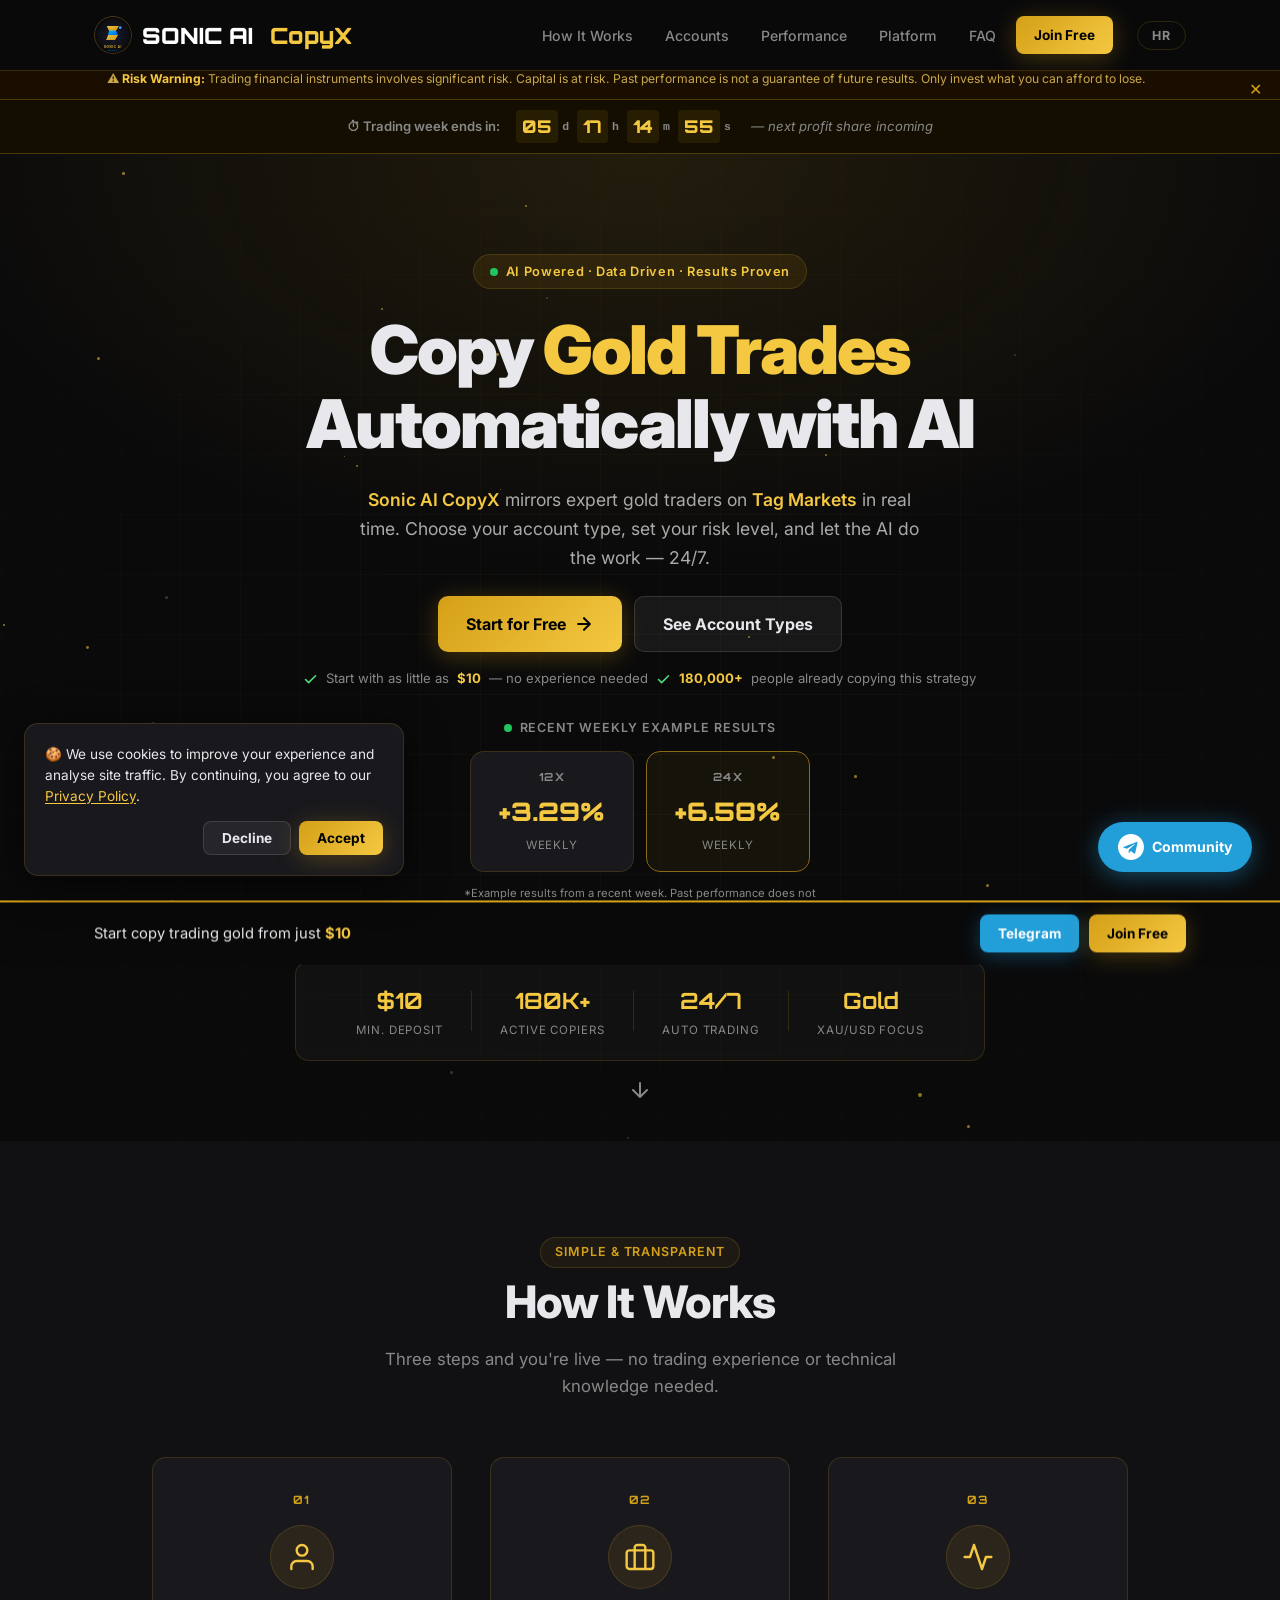
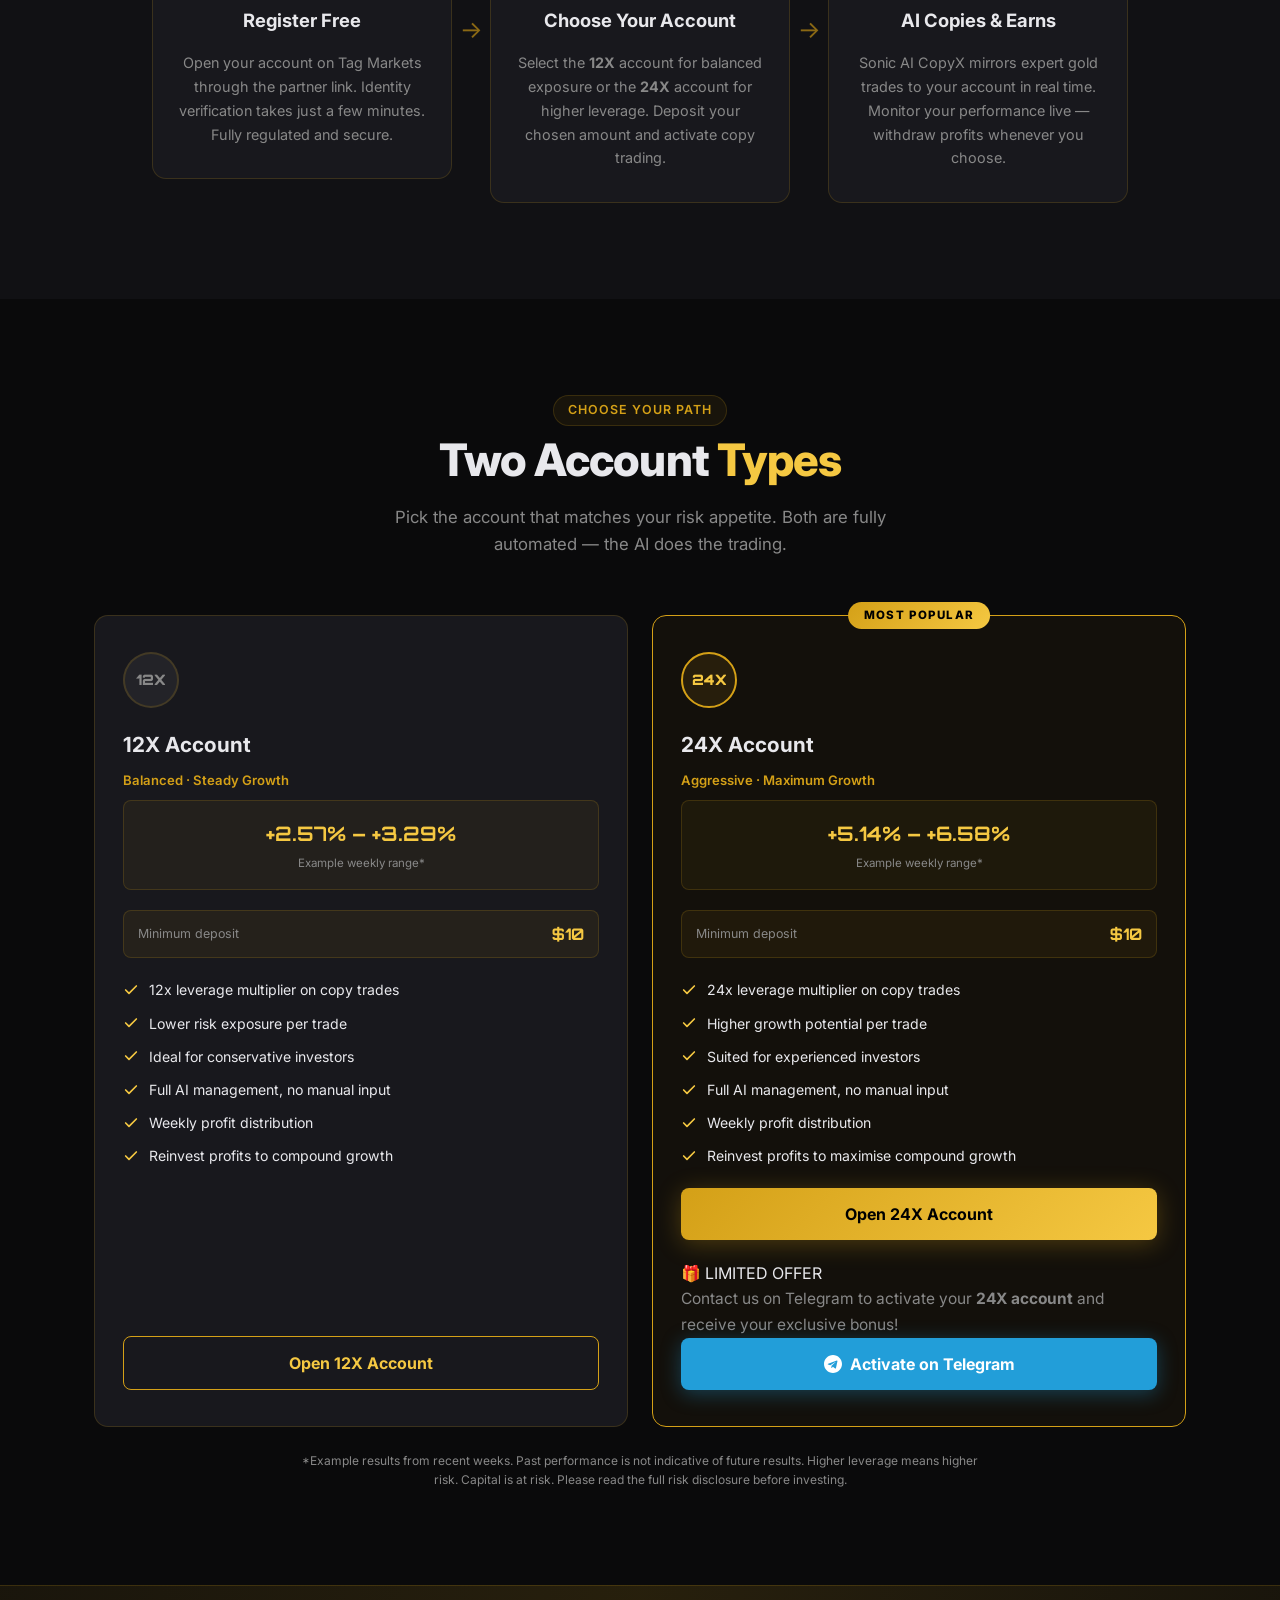
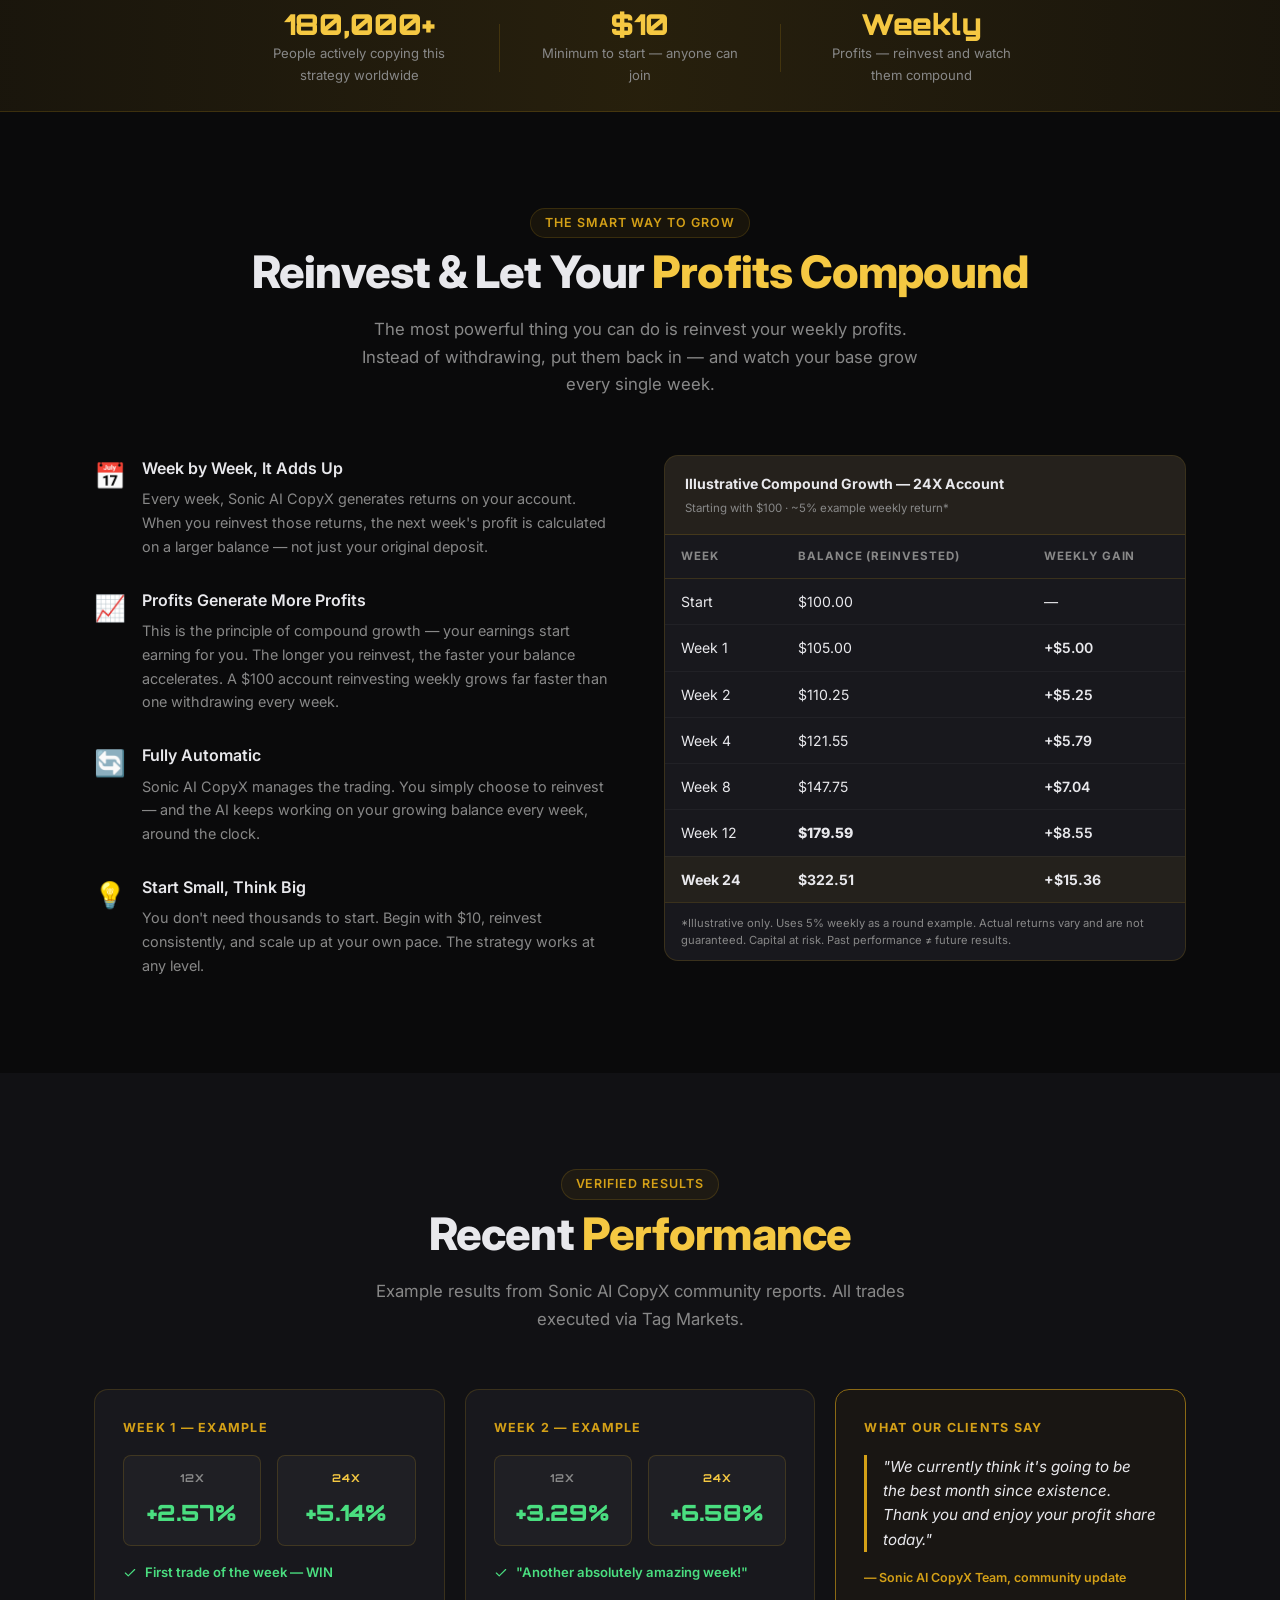
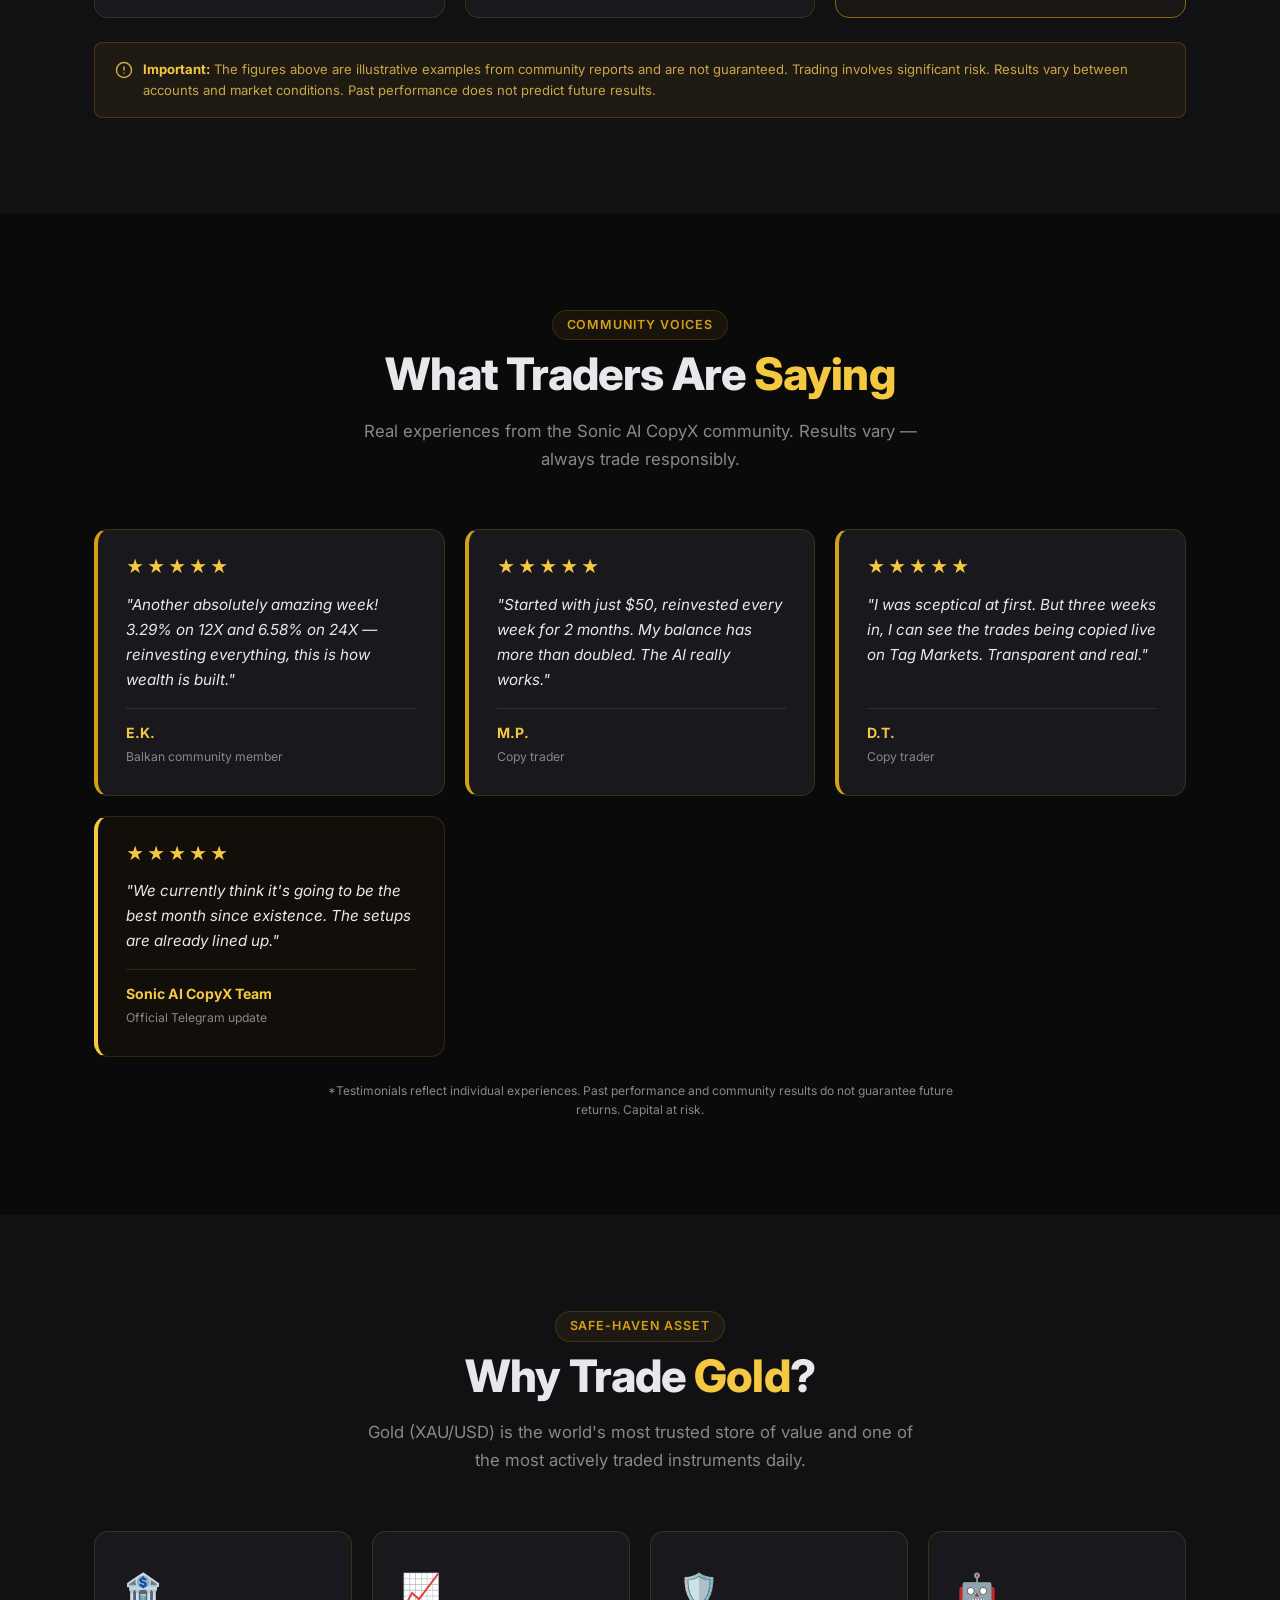
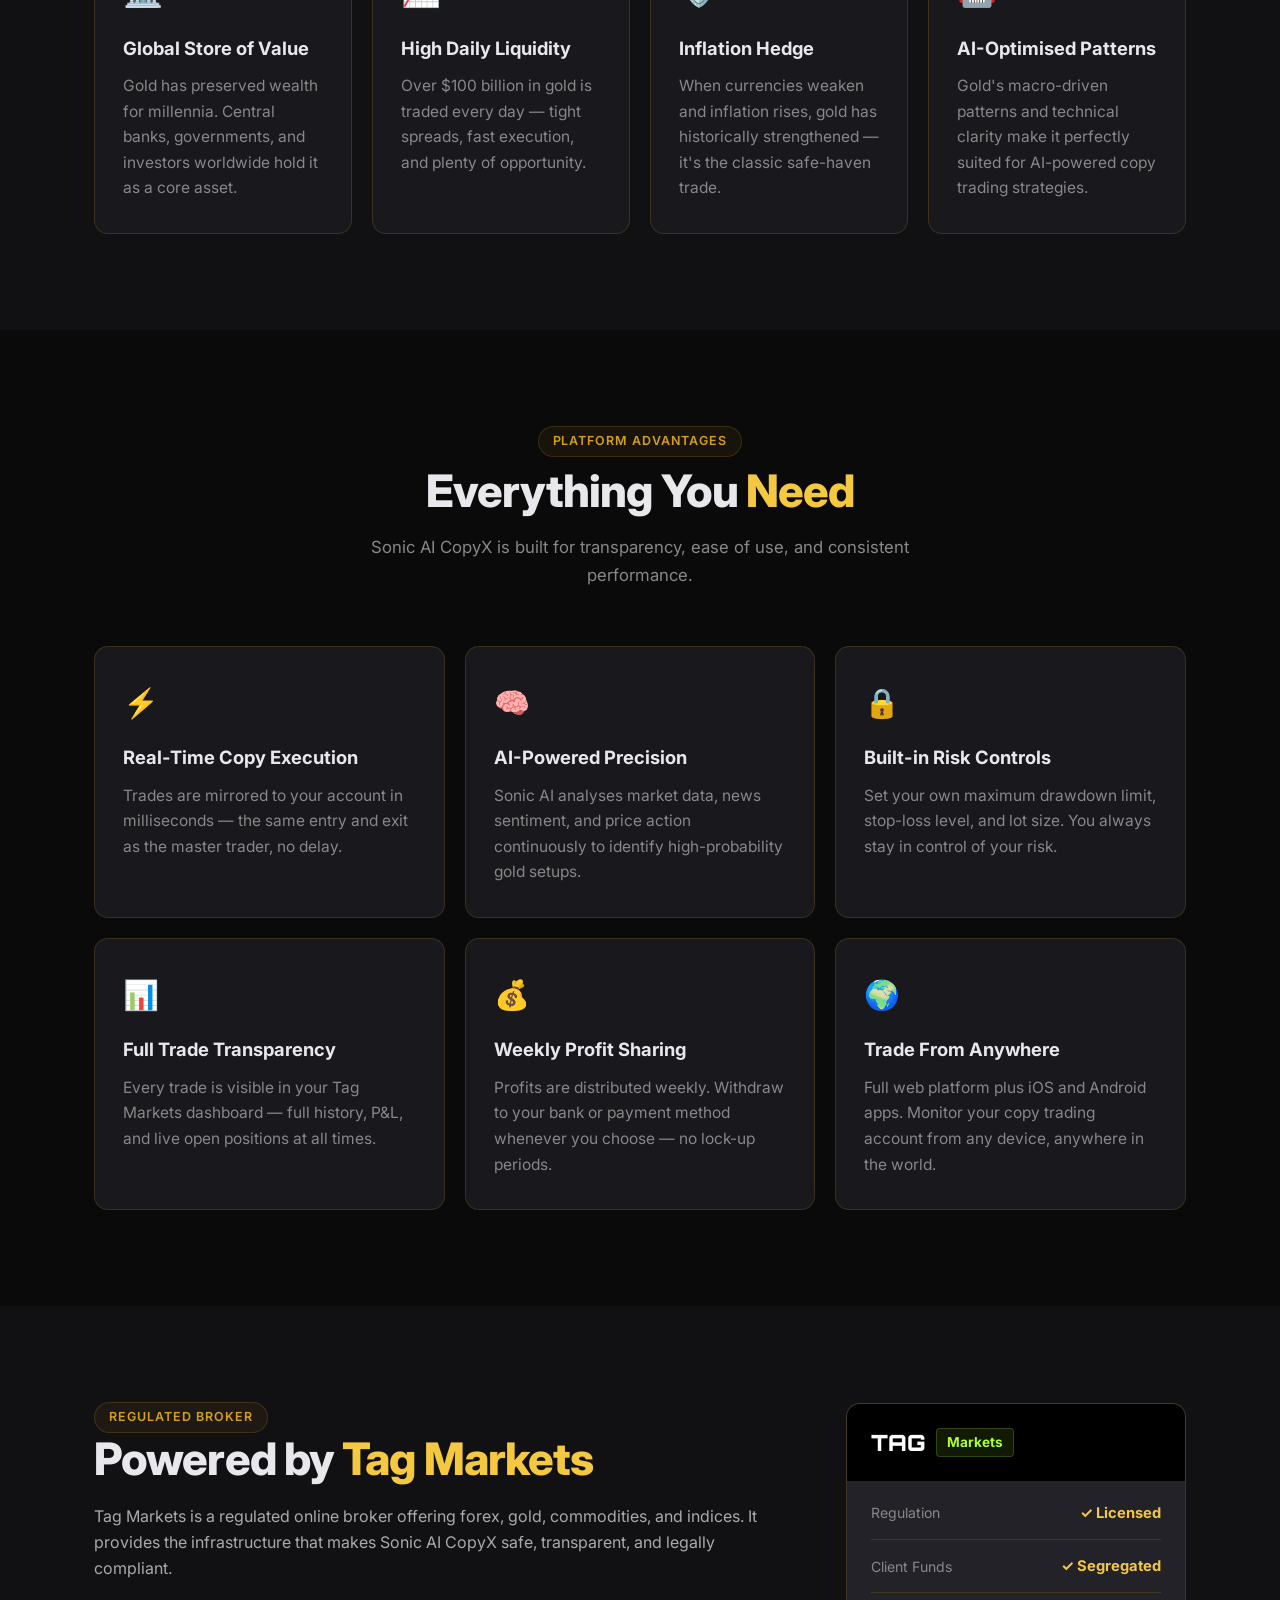
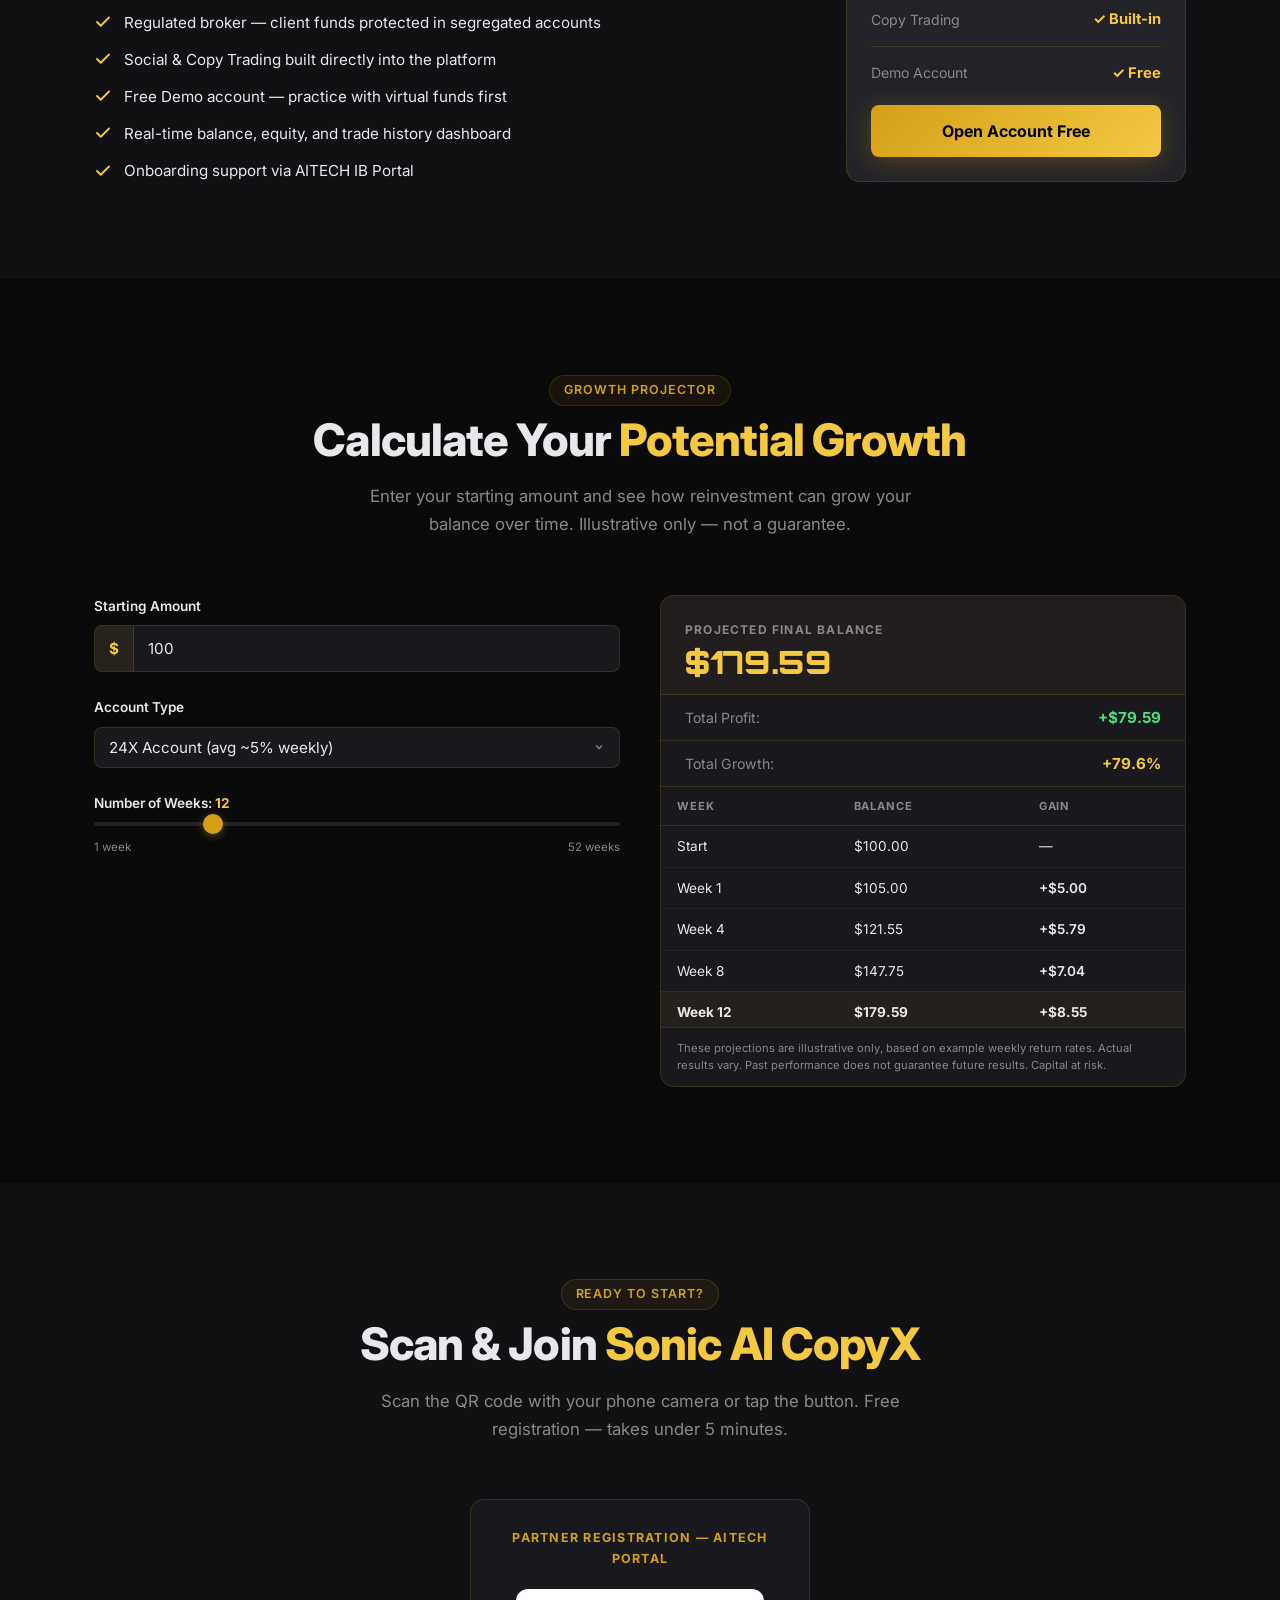
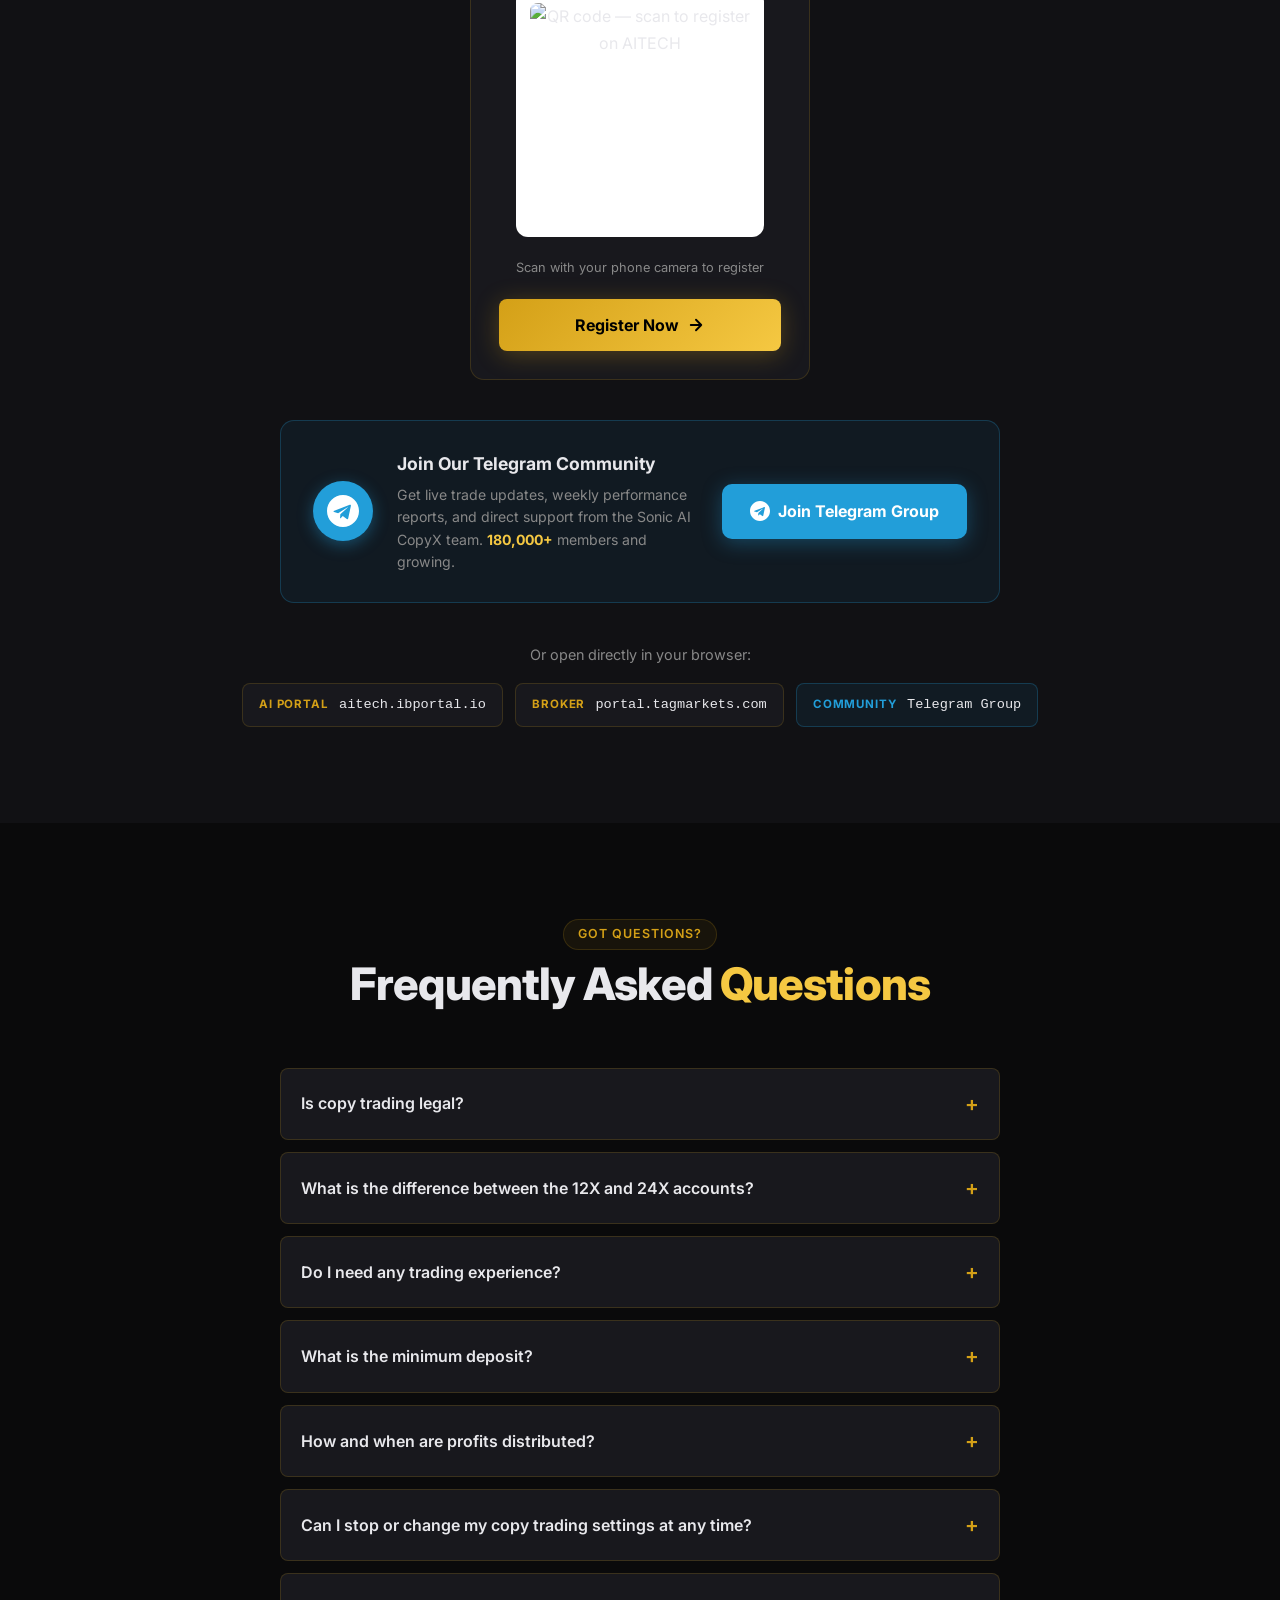
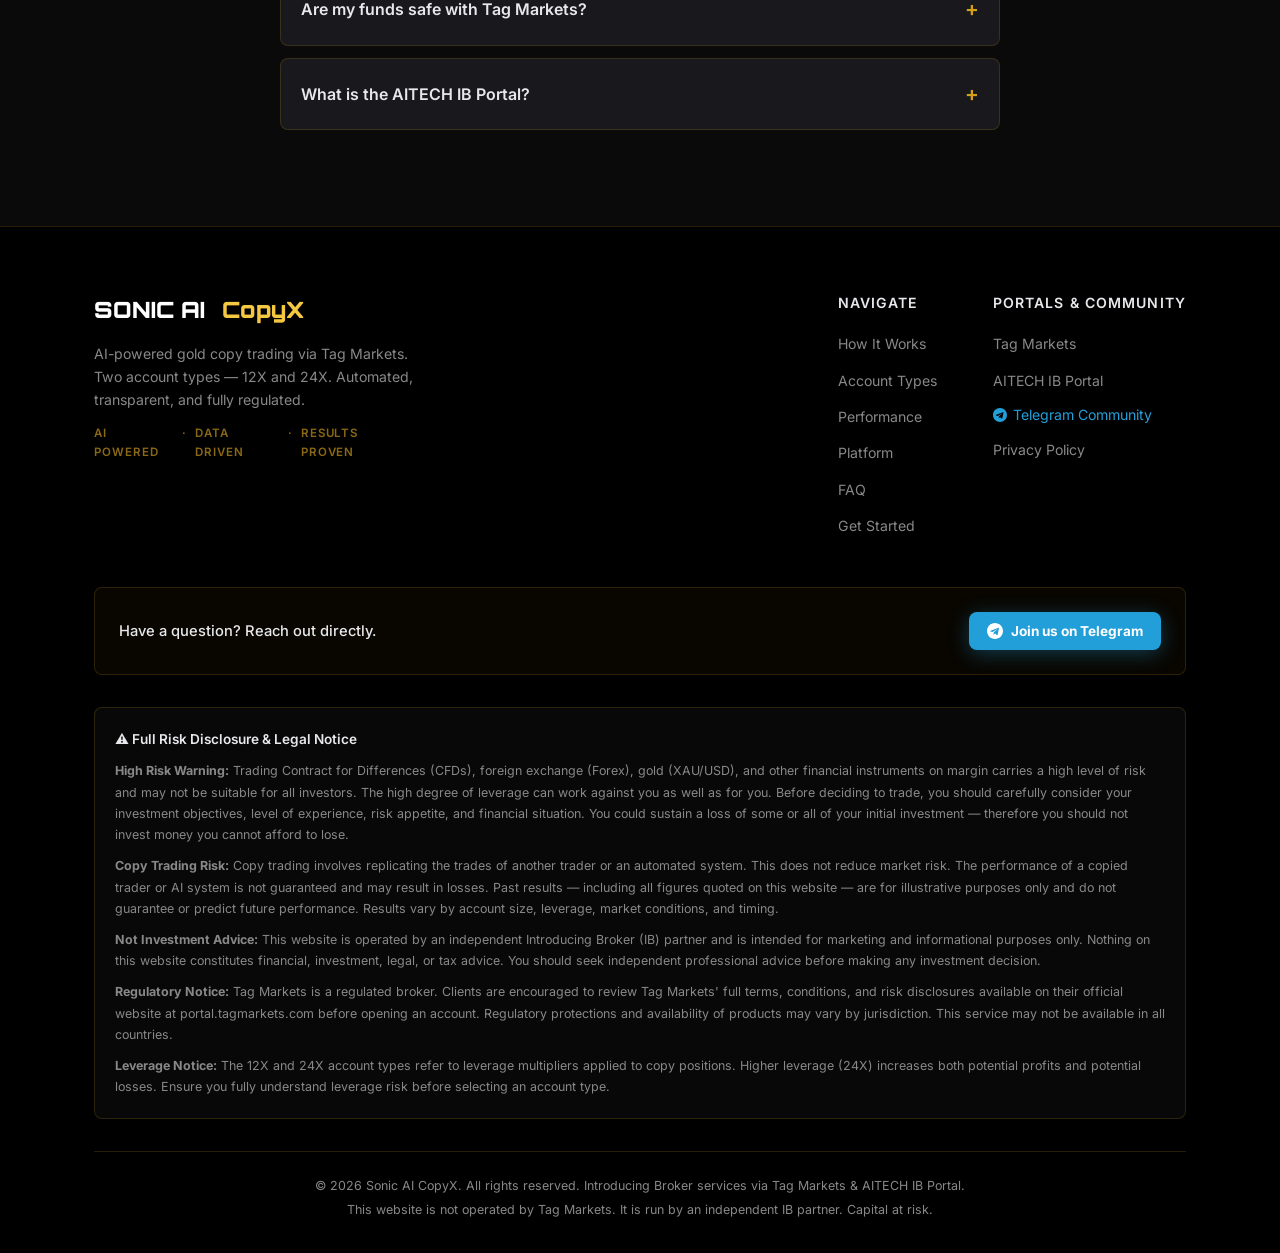
==== commit c841987e: "Remove bonus code display, English-only promo text" ====
--- a/index.html
+++ b/index.html
@@ -321,6 +321,18 @@
             </li>
           </ul>
           <a href="https://aitech.ibportal.io/auth/register?e=uxHzQEHidtHpyg4rd8YcgfCM0lROvpn4lGFvQU8bvEI&a=1" class="btn btn--gold btn--full js-register-link">Open 24X Account</a>
+
+          <!-- BONUS CODE PROMO -->
+          <div class="bonus-promo">
+            <div class="bonus-promo__badge">🎁 LIMITED OFFER</div>
+            <p class="bonus-promo__text">
+              Contact us on Telegram to activate your <strong>24X account</strong> and receive your exclusive bonus!
+            </p>
+            <a href="https://t.me/+3Ng91nHDuzgyNzE8" target="_blank" rel="noopener noreferrer" class="btn btn--tg btn--full">
+              <svg xmlns="http://www.w3.org/2000/svg" width="18" height="18" viewBox="0 0 24 24" fill="currentColor"><path d="M12 0C5.373 0 0 5.373 0 12s5.373 12 12 12 12-5.373 12-12S18.627 0 12 0zm5.894 8.221-1.97 9.28c-.145.658-.537.818-1.084.508l-3-2.21-1.447 1.394c-.16.16-.295.295-.605.295l.213-3.053 5.56-5.023c.242-.213-.054-.333-.373-.12L8.32 13.617l-2.96-.924c-.643-.204-.657-.643.136-.953l11.57-4.461c.537-.194 1.006.131.828.942z"/></svg>
+              Activate on Telegram
+            </a>
+          </div>
         </div>
 
       </div>
@@ -917,7 +929,7 @@
         <p class="footer__contact-heading">Have a question? Reach out directly.</p>
         <div class="footer__contact-btns">
           <a href="https://t.me/+3Ng91nHDuzgyNzE8" target="_blank" rel="noopener noreferrer" class="btn btn--tg btn--sm">
-            <svg xmlns="http://www.w3.org/2000/svg" width="16" height="16" viewBox="0 0 24 24" fill="currentColor"><path d="M12 0C5.373 0 0 5.373 0 12s5.373 12 12 12 12-5.373 12-12S18.627 0 12 0zm5.894 8.221-1.97 9.28c-.145.658-.537.818-1.084.508l-3-2.21-1.447 1.447 1.394c-.16.16-.295.295-.605.295l.213-3.053 5.56-5.023c.242-.213-.054-.333-.373-.12l-6.871 4.326-2.962-.924c-.643-.204-.657-.643.136-.953l11.57-4.461c.537-.194 1.006.131.833.941z"/></svg>
+            <svg xmlns="http://www.w3.org/2000/svg" width="16" height="16" viewBox="0 0 24 24" fill="currentColor"><path d="M12 0C5.373 0 0 5.373 0 12s5.373 12 12 12 12-5.373 12-12S18.627 0 12 0zm5.894 8.221-1.97 9.28c-.145.658-.537.818-1.084.508l-3-2.21-1.447 1.394c-.16.16-.295.295-.605.295l.213-3.053 5.56-5.023c.242-.213-.054-.333-.373-.12l-6.871 4.326-2.962-.924c-.643-.204-.657-.643.136-.953l11.57-4.461c.537-.194 1.006.131.833.941z"/></svg>
             Join us on Telegram
           </a>
         </div>
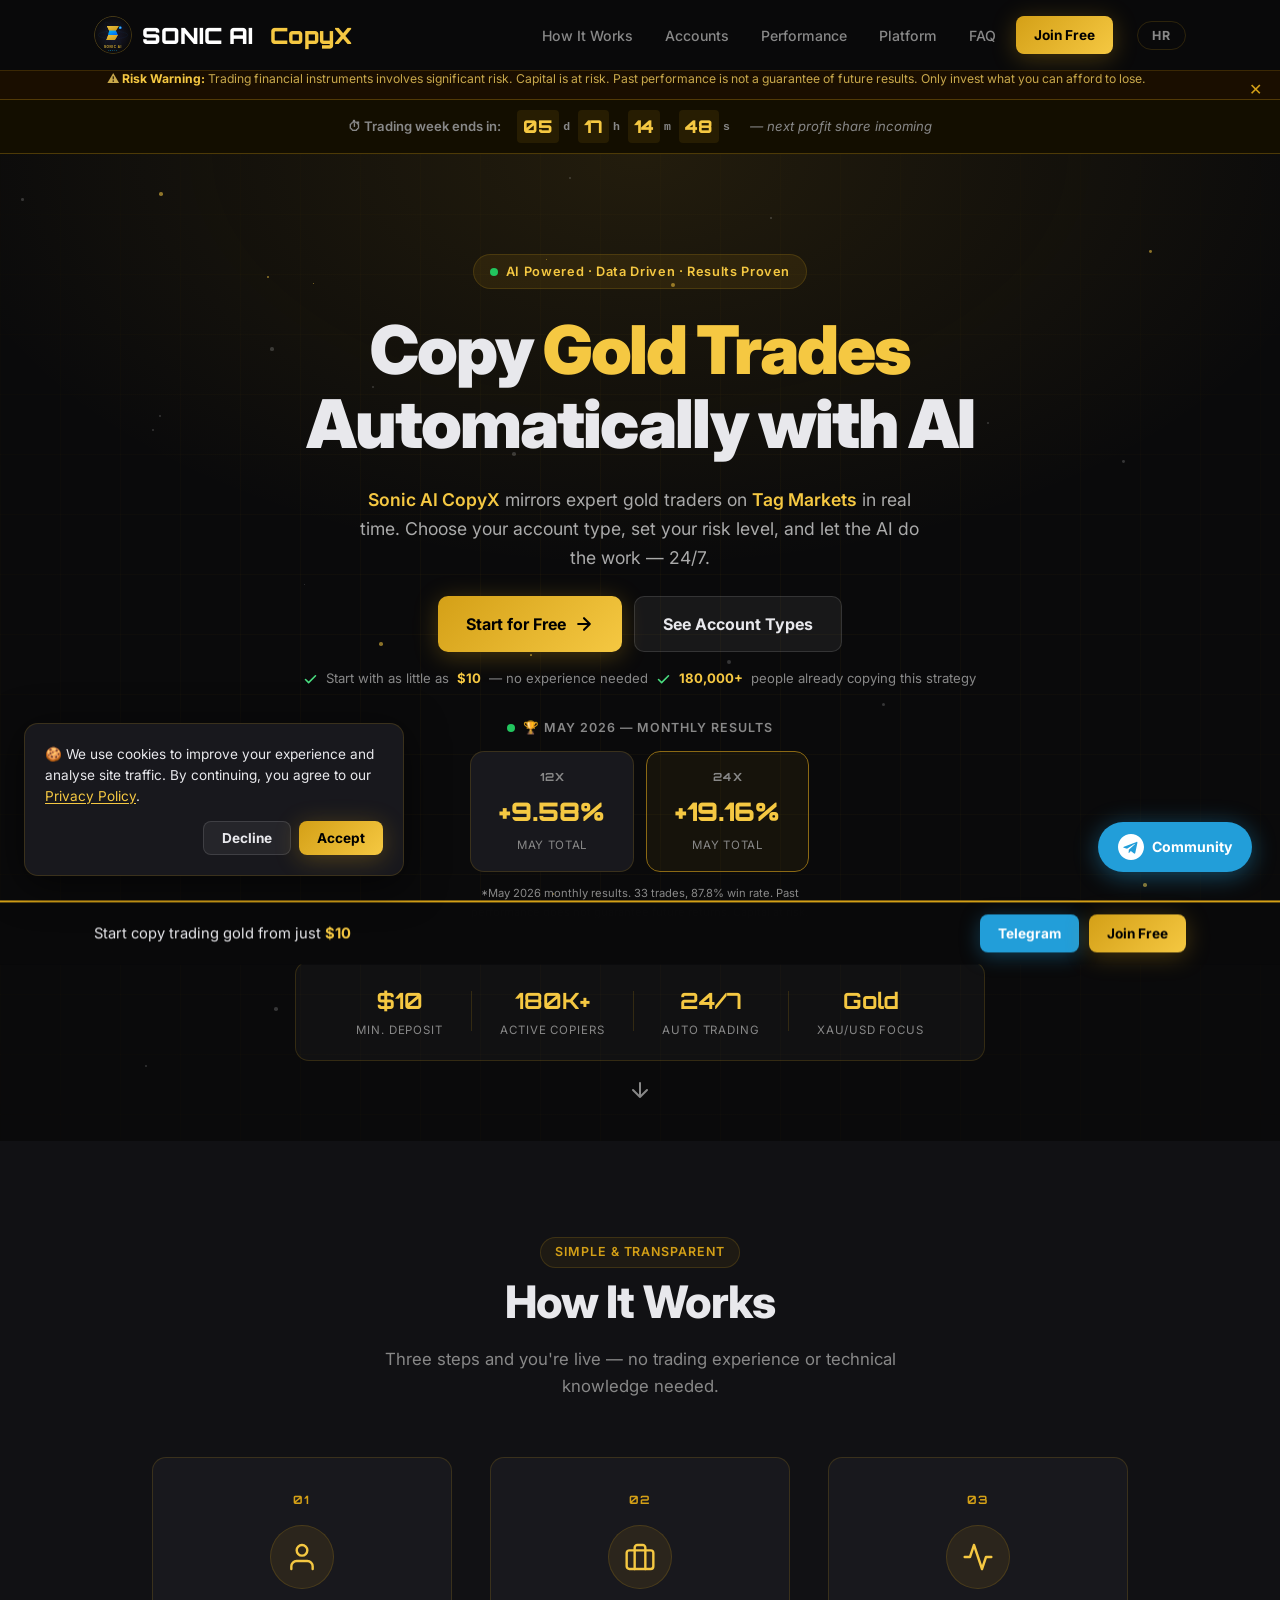
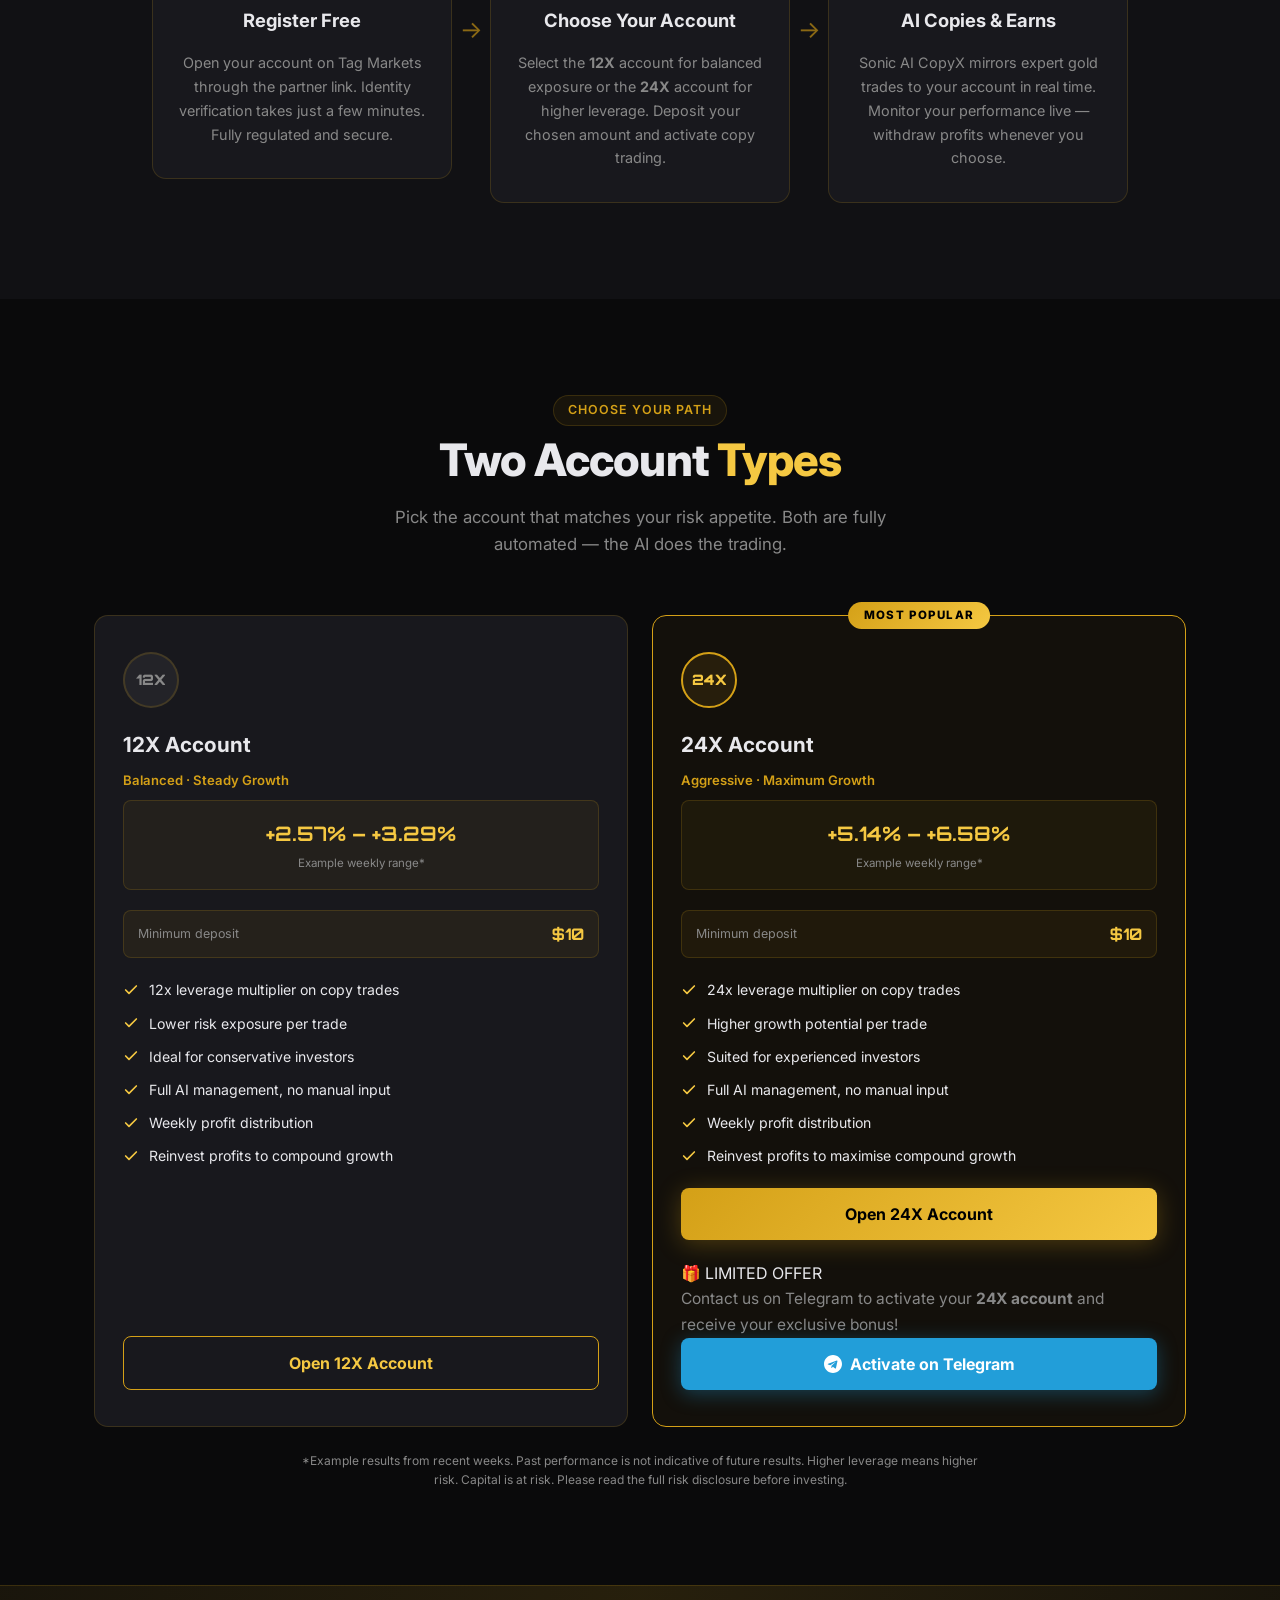
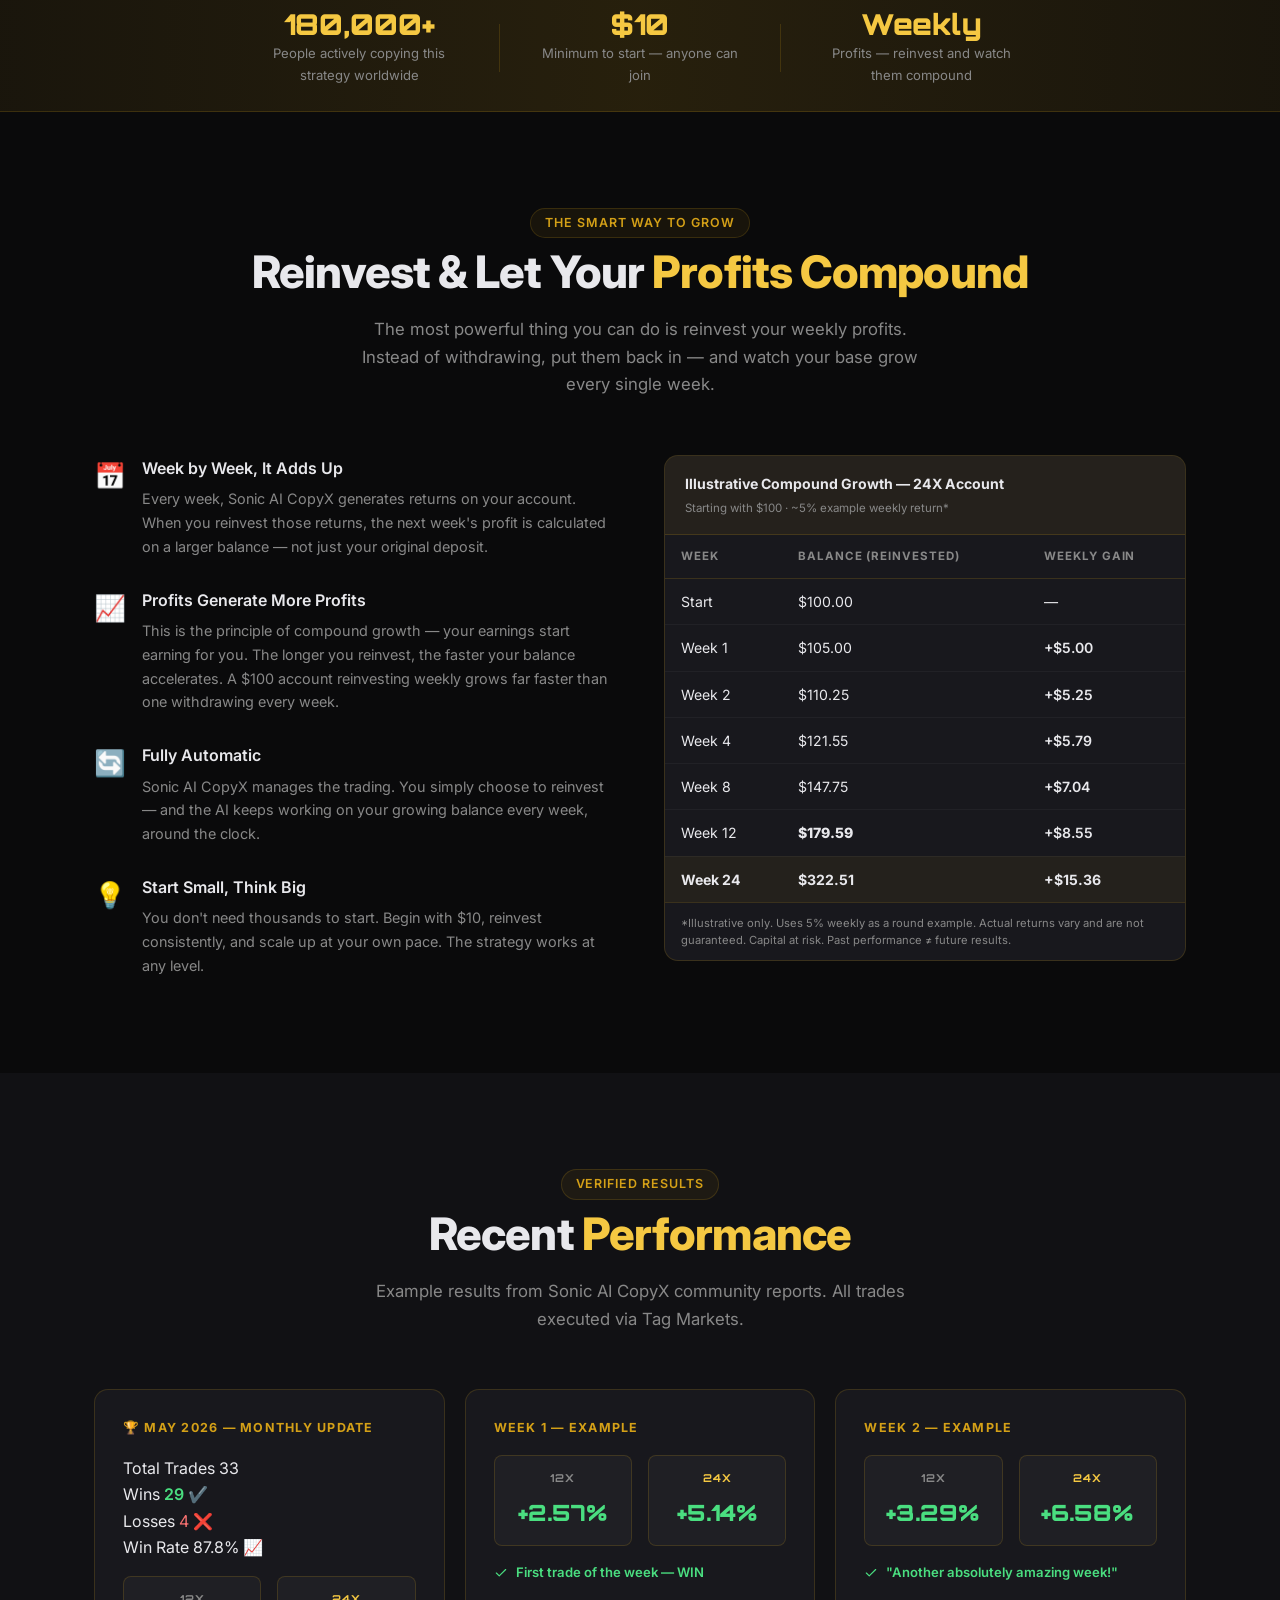
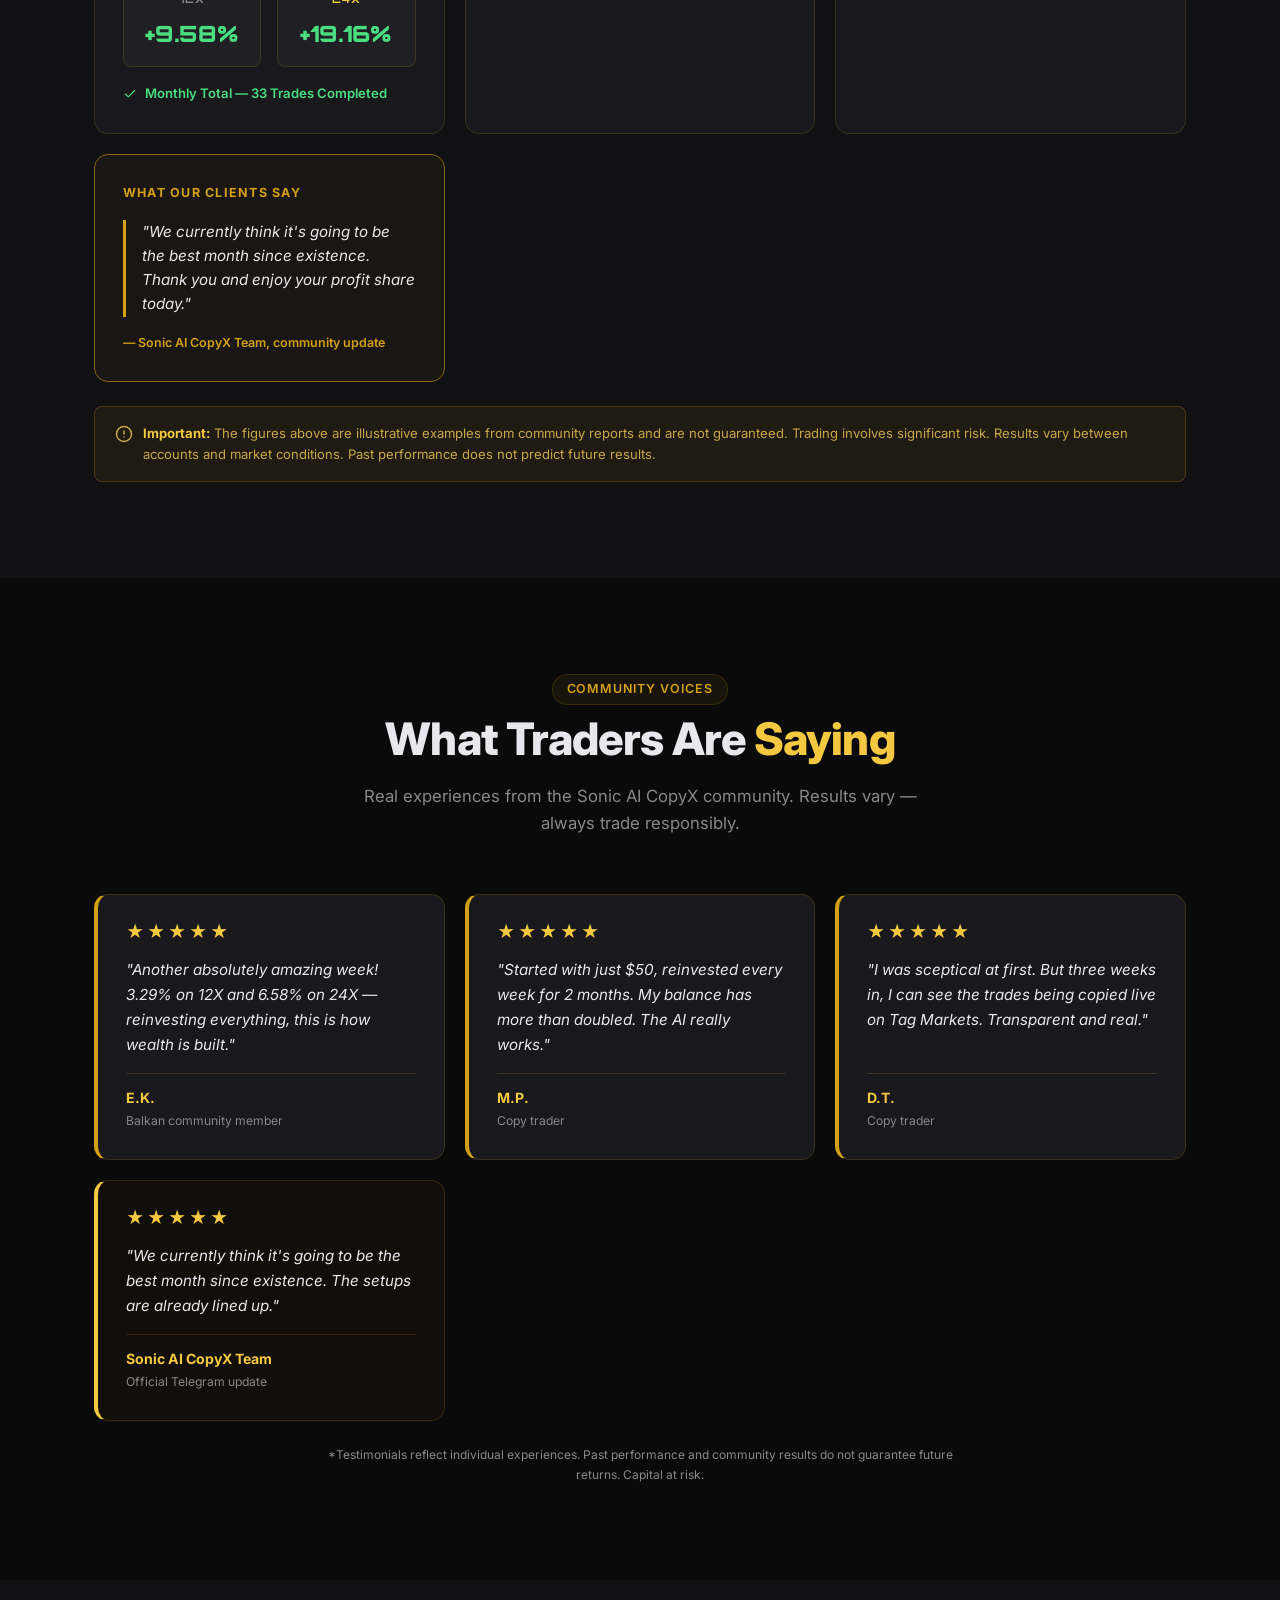
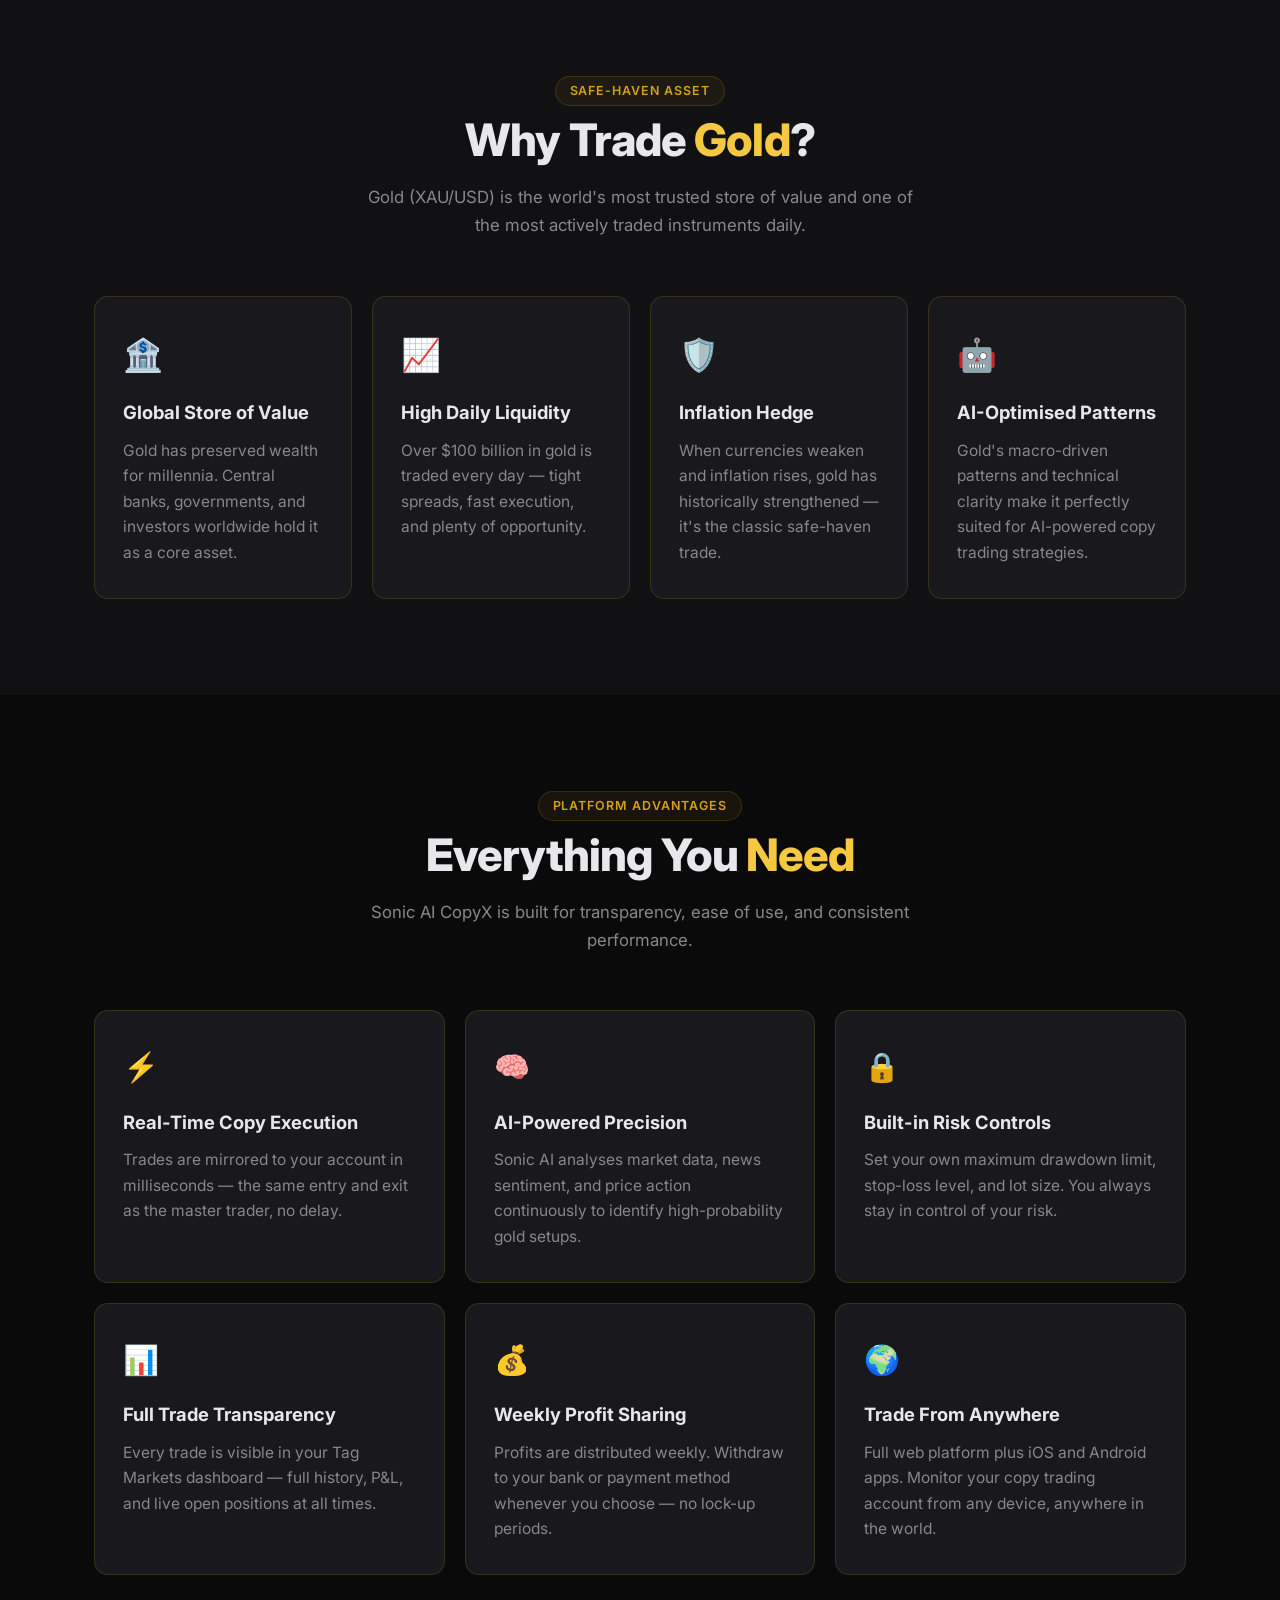
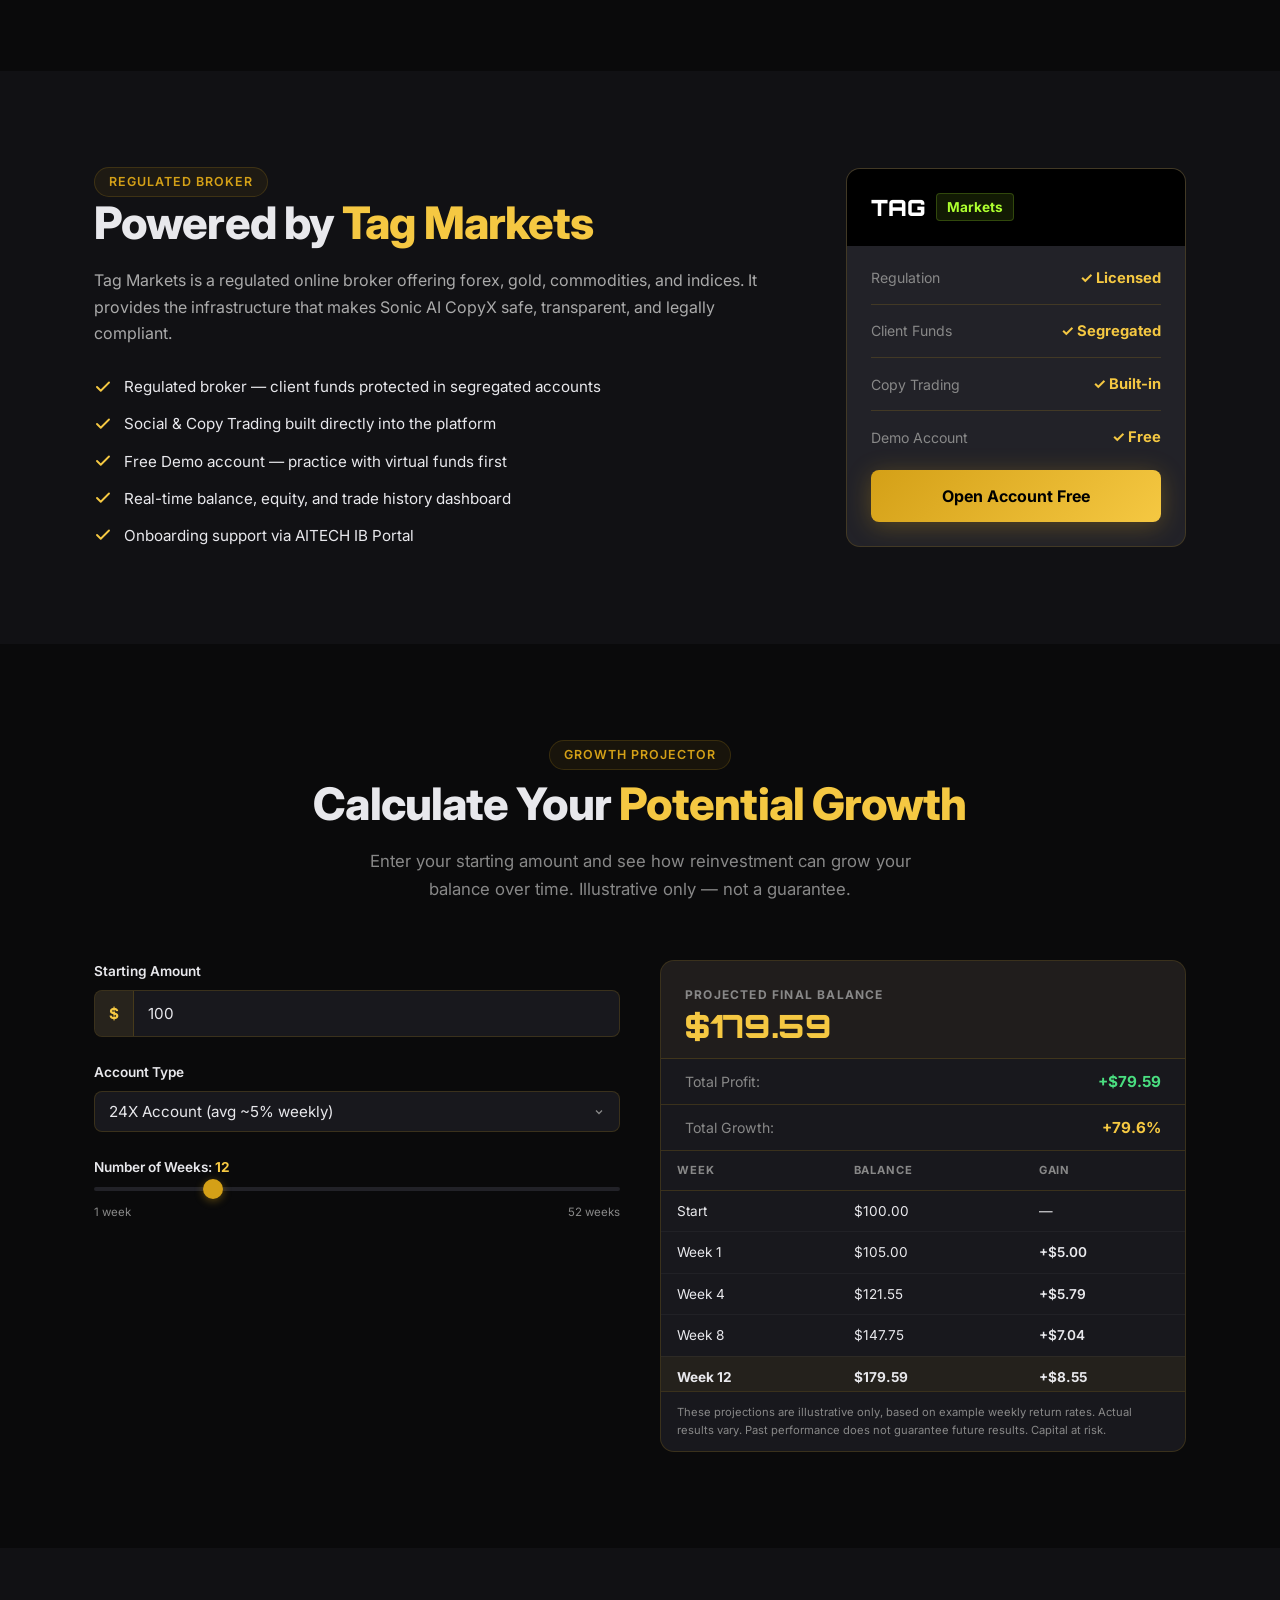
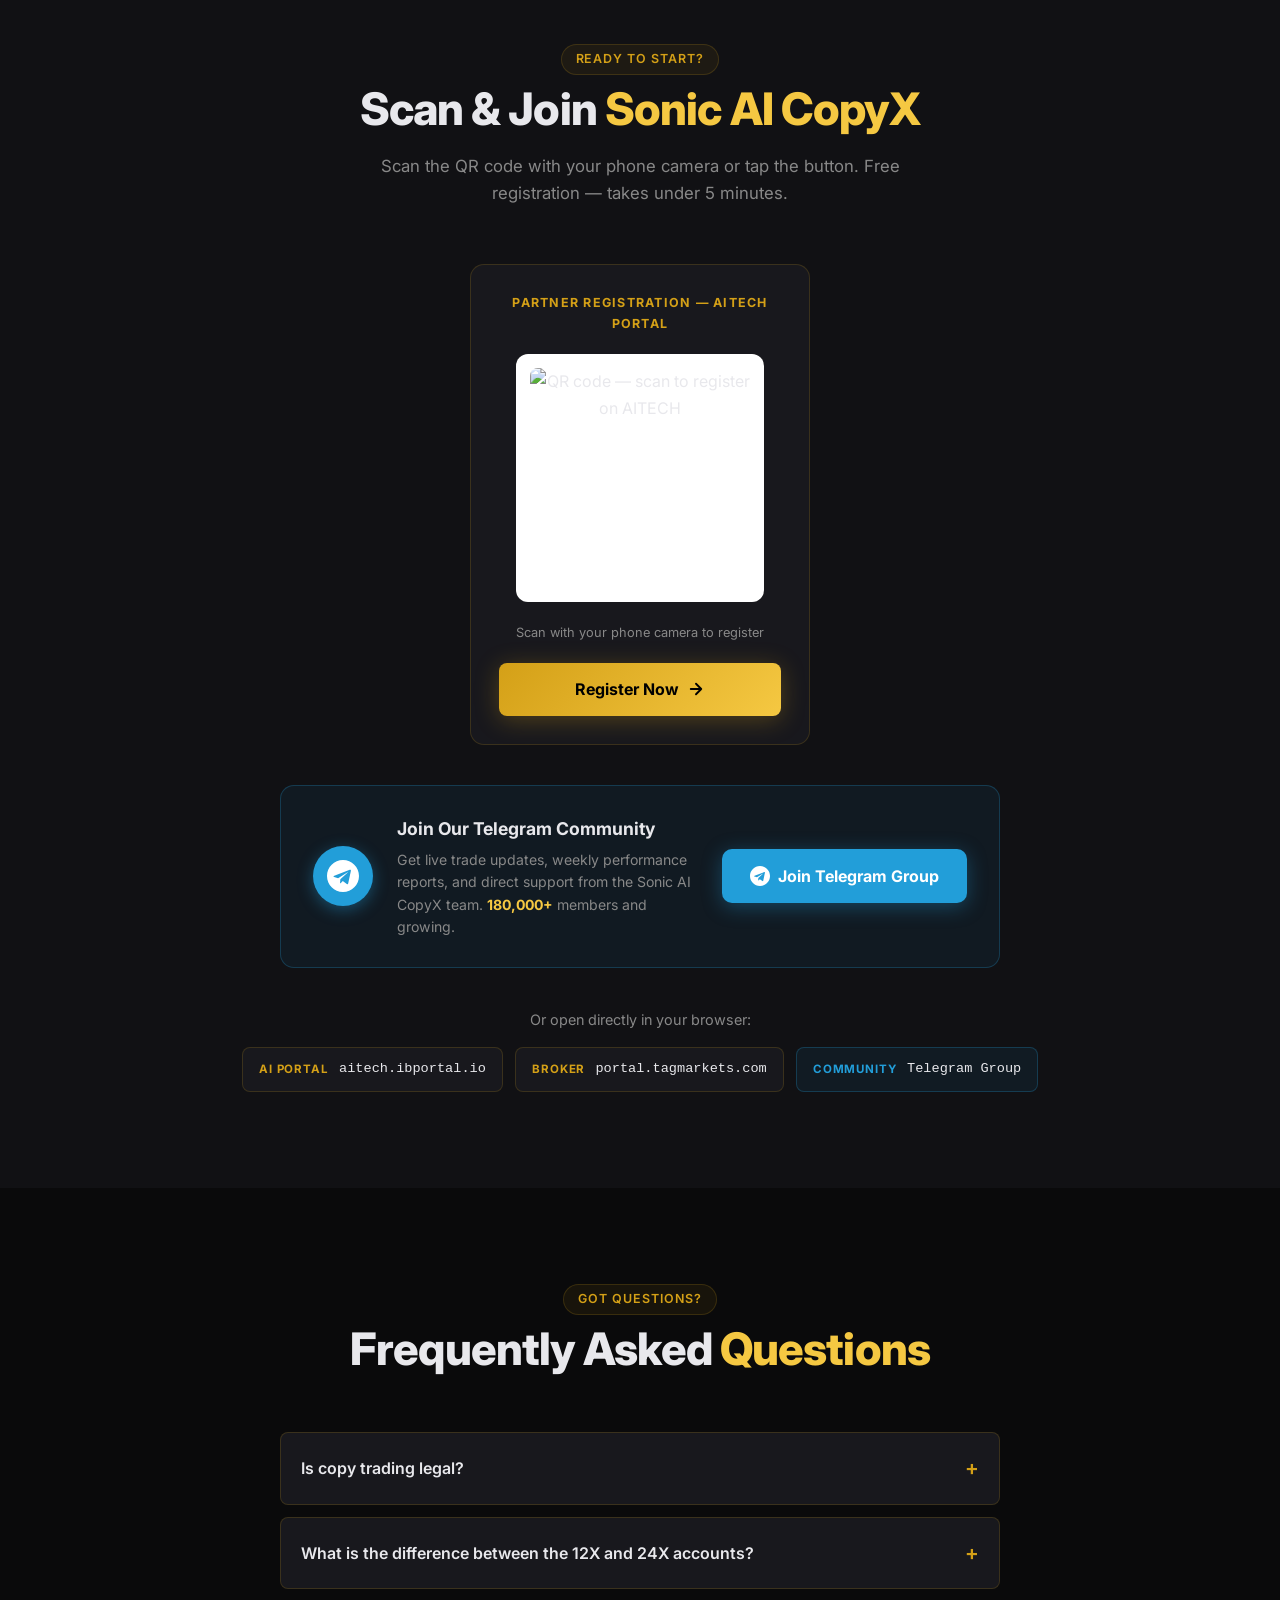
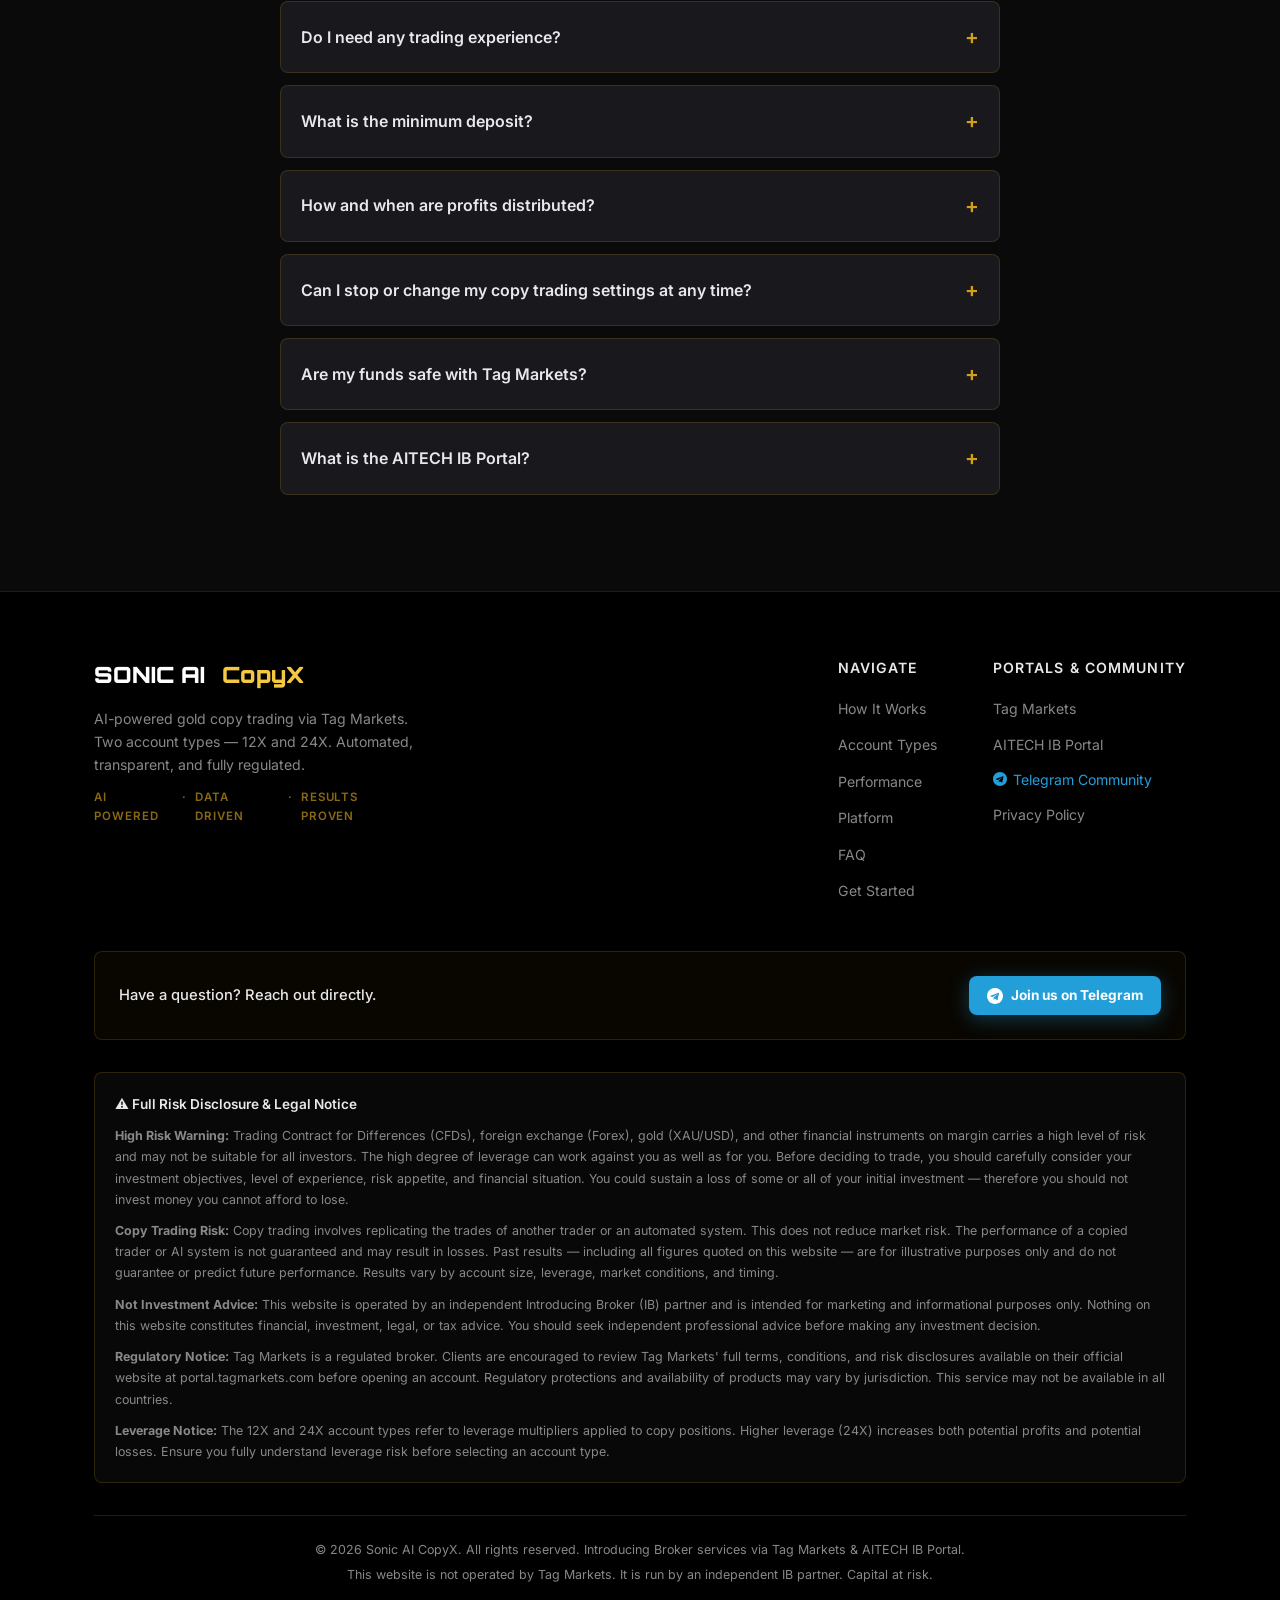
==== commit ecd5624b: "Add May 2026 monthly results to hero and performance section" ====
--- a/index.html
+++ b/index.html
@@ -147,21 +147,21 @@
       <!-- Live week example -->
       <div class="hero__live-results">
         <div class="live-label">
-          <span class="pulse-dot"></span> Recent Weekly Example Results
+          <span class="pulse-dot"></span> 🏆 May 2026 — Monthly Results
         </div>
         <div class="live-cards">
           <div class="live-card">
             <span class="live-card__badge">12X</span>
-            <span class="live-card__value">+3.29%</span>
-            <span class="live-card__label">Weekly</span>
+            <span class="live-card__value">+9.58%</span>
+            <span class="live-card__label">May Total</span>
           </div>
           <div class="live-card live-card--accent">
             <span class="live-card__badge">24X</span>
-            <span class="live-card__value">+6.58%</span>
-            <span class="live-card__label">Weekly</span>
-          </div>
-        </div>
-        <p class="live-disclaimer">*Example results from a recent week. Past performance does not guarantee future returns. Capital at risk.</p>
+            <span class="live-card__value">+19.16%</span>
+            <span class="live-card__label">May Total</span>
+          </div>
+        </div>
+        <p class="live-disclaimer">*May 2026 monthly results. 33 trades, 87.8% win rate. Past performance does not guarantee future returns. Capital at risk.</p>
       </div>
 
       <div class="hero__stats">
@@ -443,6 +443,43 @@
         <p>Example results from Sonic AI CopyX community reports. All trades executed via Tag Markets.</p>
       </div>
       <div class="perf-grid">
+
+        <!-- MAY 2026 MONTHLY UPDATE -->
+        <div class="perf-card perf-card--monthly reveal">
+          <div class="perf-card__week">🏆 MAY 2026 — Monthly Update</div>
+          <div class="perf-monthly-stats">
+            <div class="perf-monthly-row">
+              <span class="perf-monthly-label">Total Trades</span>
+              <span class="perf-monthly-value">33</span>
+            </div>
+            <div class="perf-monthly-row">
+              <span class="perf-monthly-label">Wins</span>
+              <span class="perf-monthly-value green">29 ✔️</span>
+            </div>
+            <div class="perf-monthly-row">
+              <span class="perf-monthly-label">Losses</span>
+              <span class="perf-monthly-value" style="color:#f87171">4 ❌</span>
+            </div>
+            <div class="perf-monthly-row">
+              <span class="perf-monthly-label">Win Rate</span>
+              <span class="perf-monthly-winrate">87.8% 📈</span>
+            </div>
+          </div>
+          <div class="perf-card__results">
+            <div class="perf-result">
+              <span class="perf-result__badge">12X</span>
+              <span class="perf-result__value">+9.58%</span>
+            </div>
+            <div class="perf-result perf-result--accent">
+              <span class="perf-result__badge perf-result__badge--accent">24X</span>
+              <span class="perf-result__value">+19.16%</span>
+            </div>
+          </div>
+          <div class="perf-card__note">
+            <svg xmlns="http://www.w3.org/2000/svg" width="14" height="14" viewBox="0 0 24 24" fill="none" stroke="currentColor" stroke-width="2" stroke-linecap="round" stroke-linejoin="round"><polyline points="20 6 9 17 4 12"/></svg>
+            Monthly Total — 33 Trades Completed
+          </div>
+        </div>
 
         <div class="perf-card reveal">
           <div class="perf-card__week">Week 1 — Example</div>
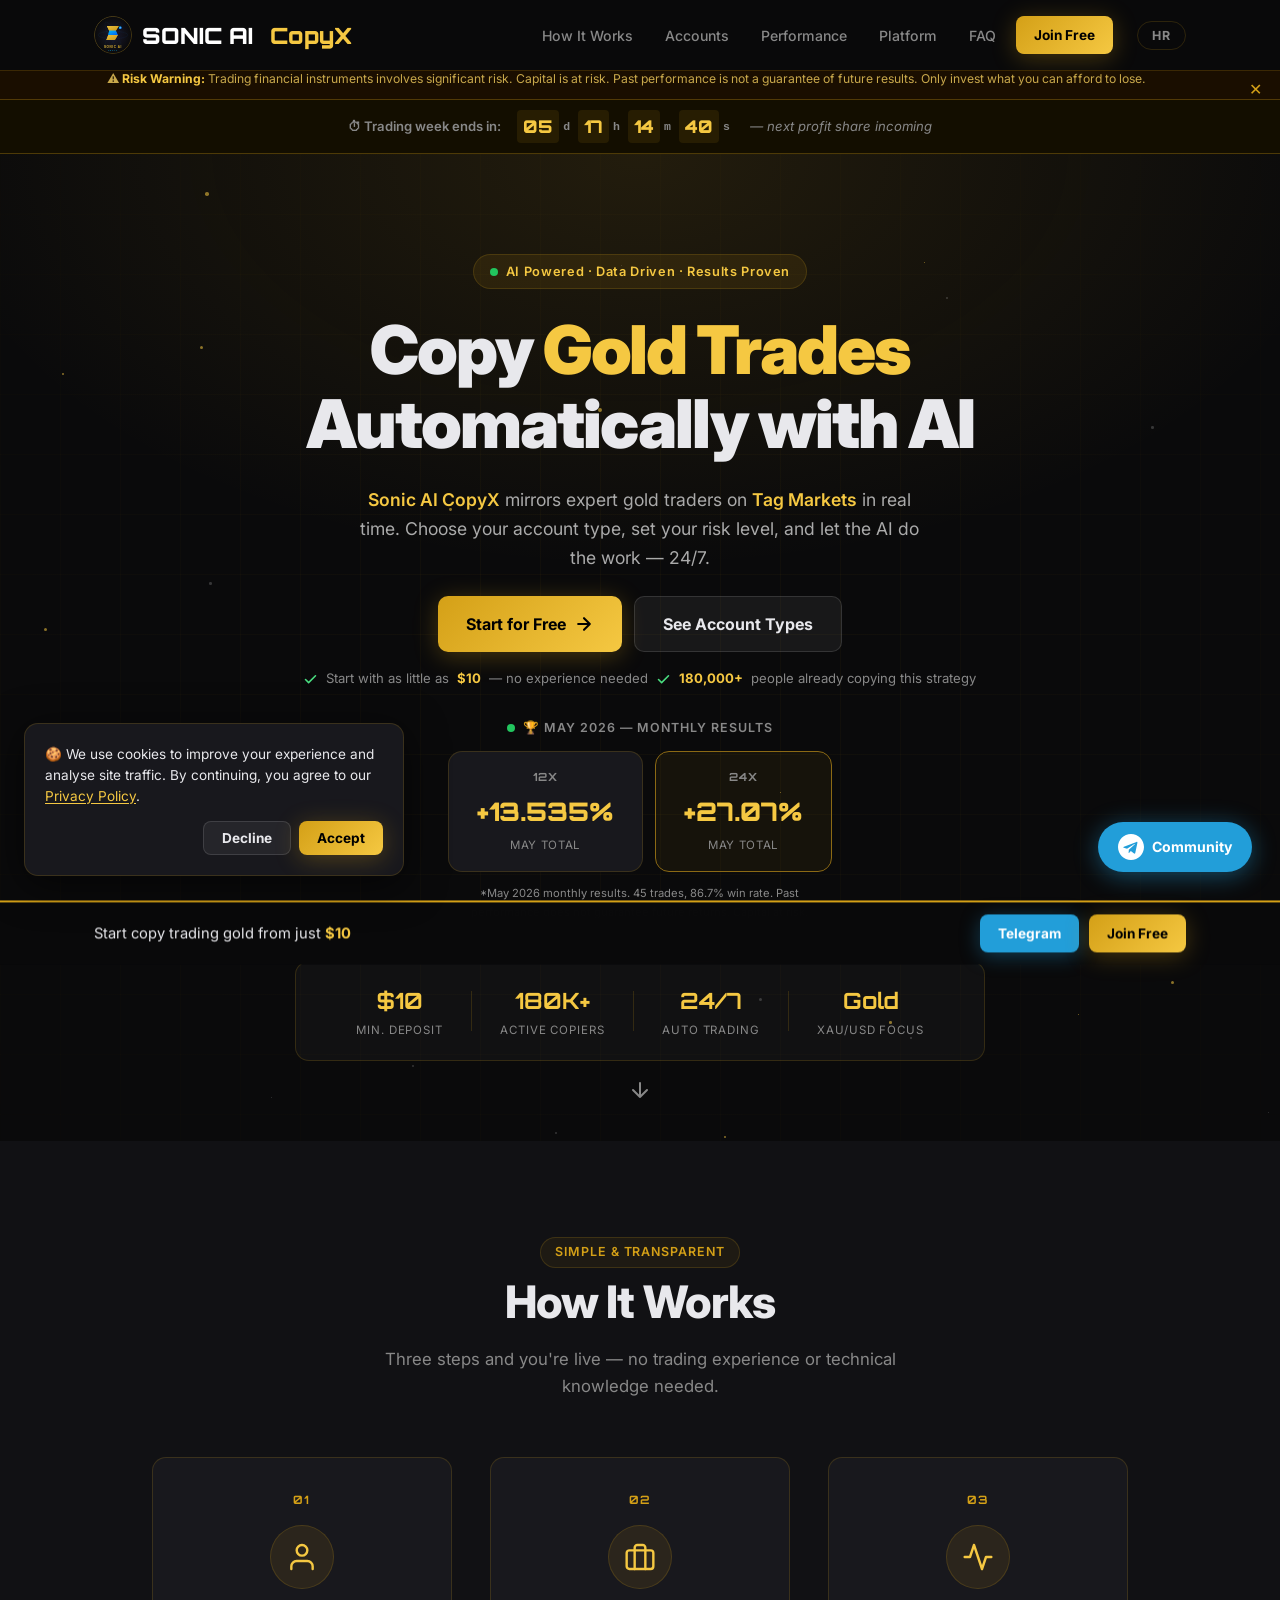
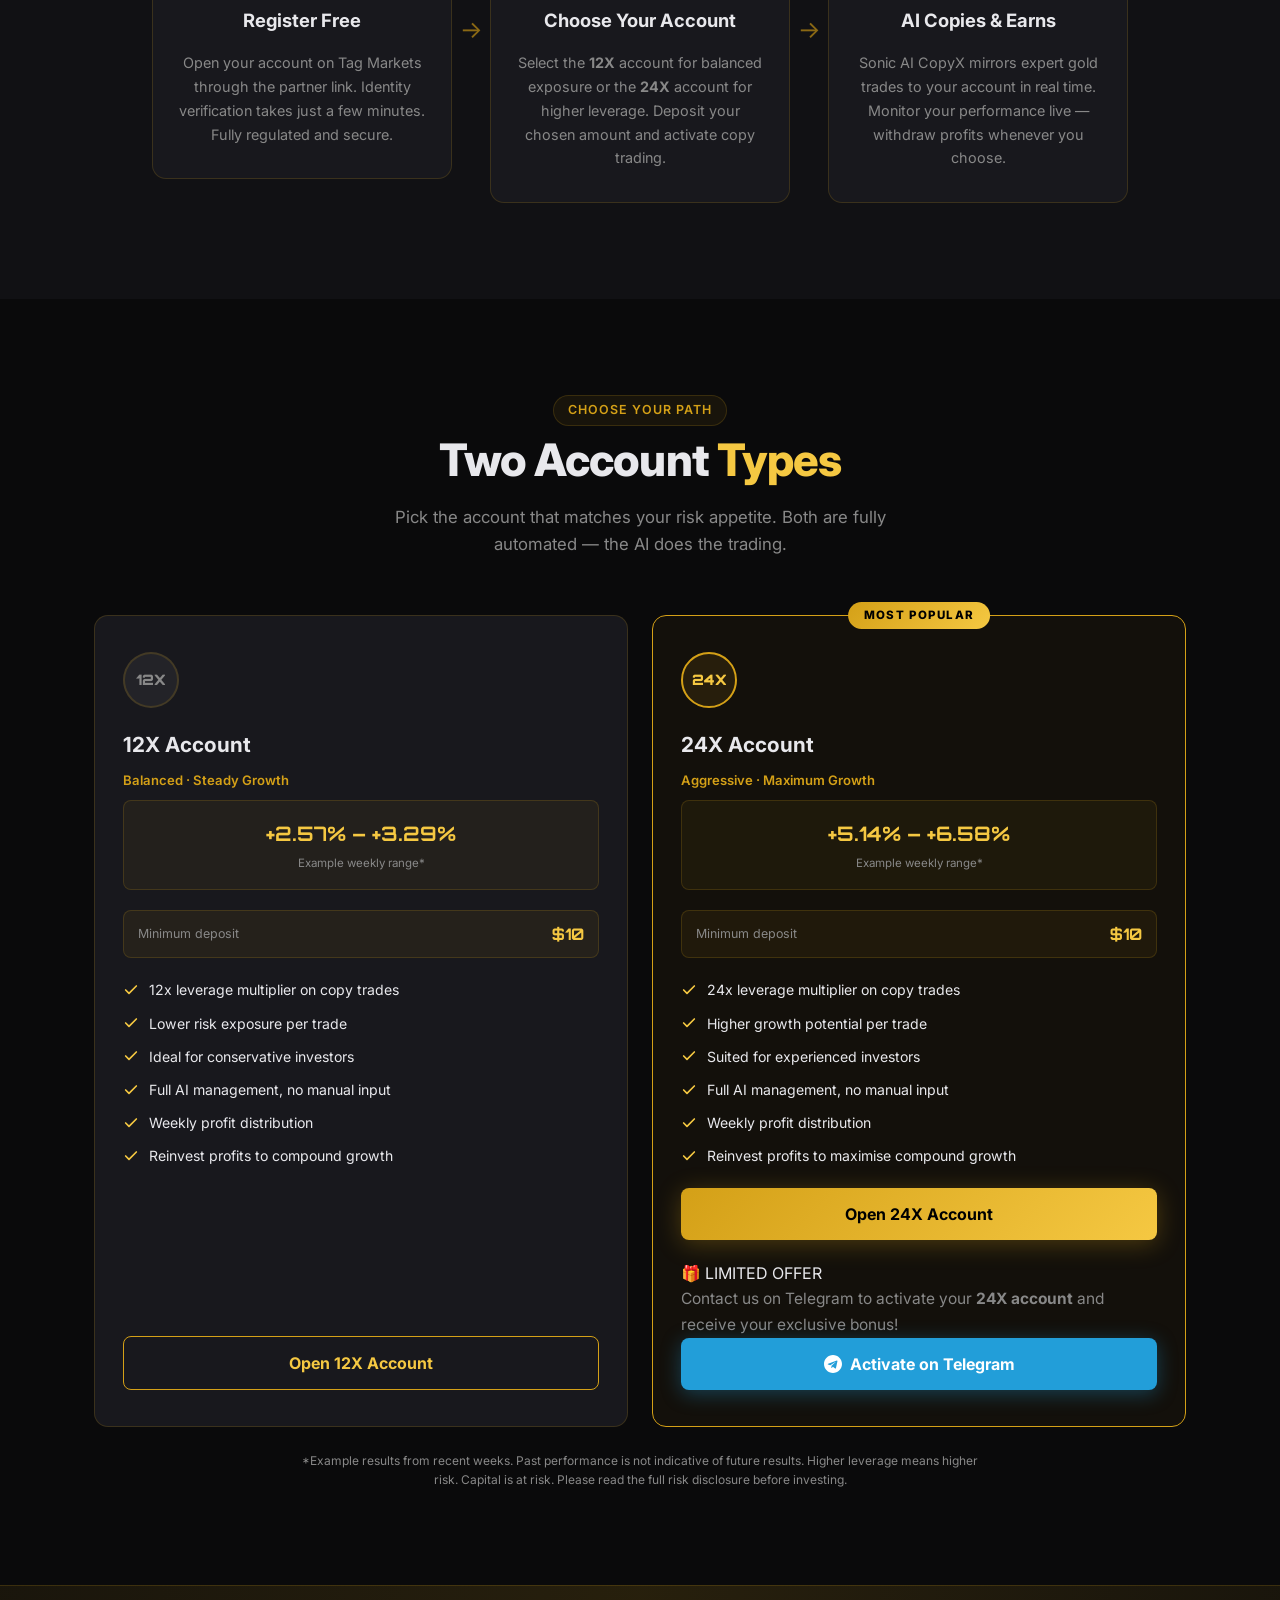
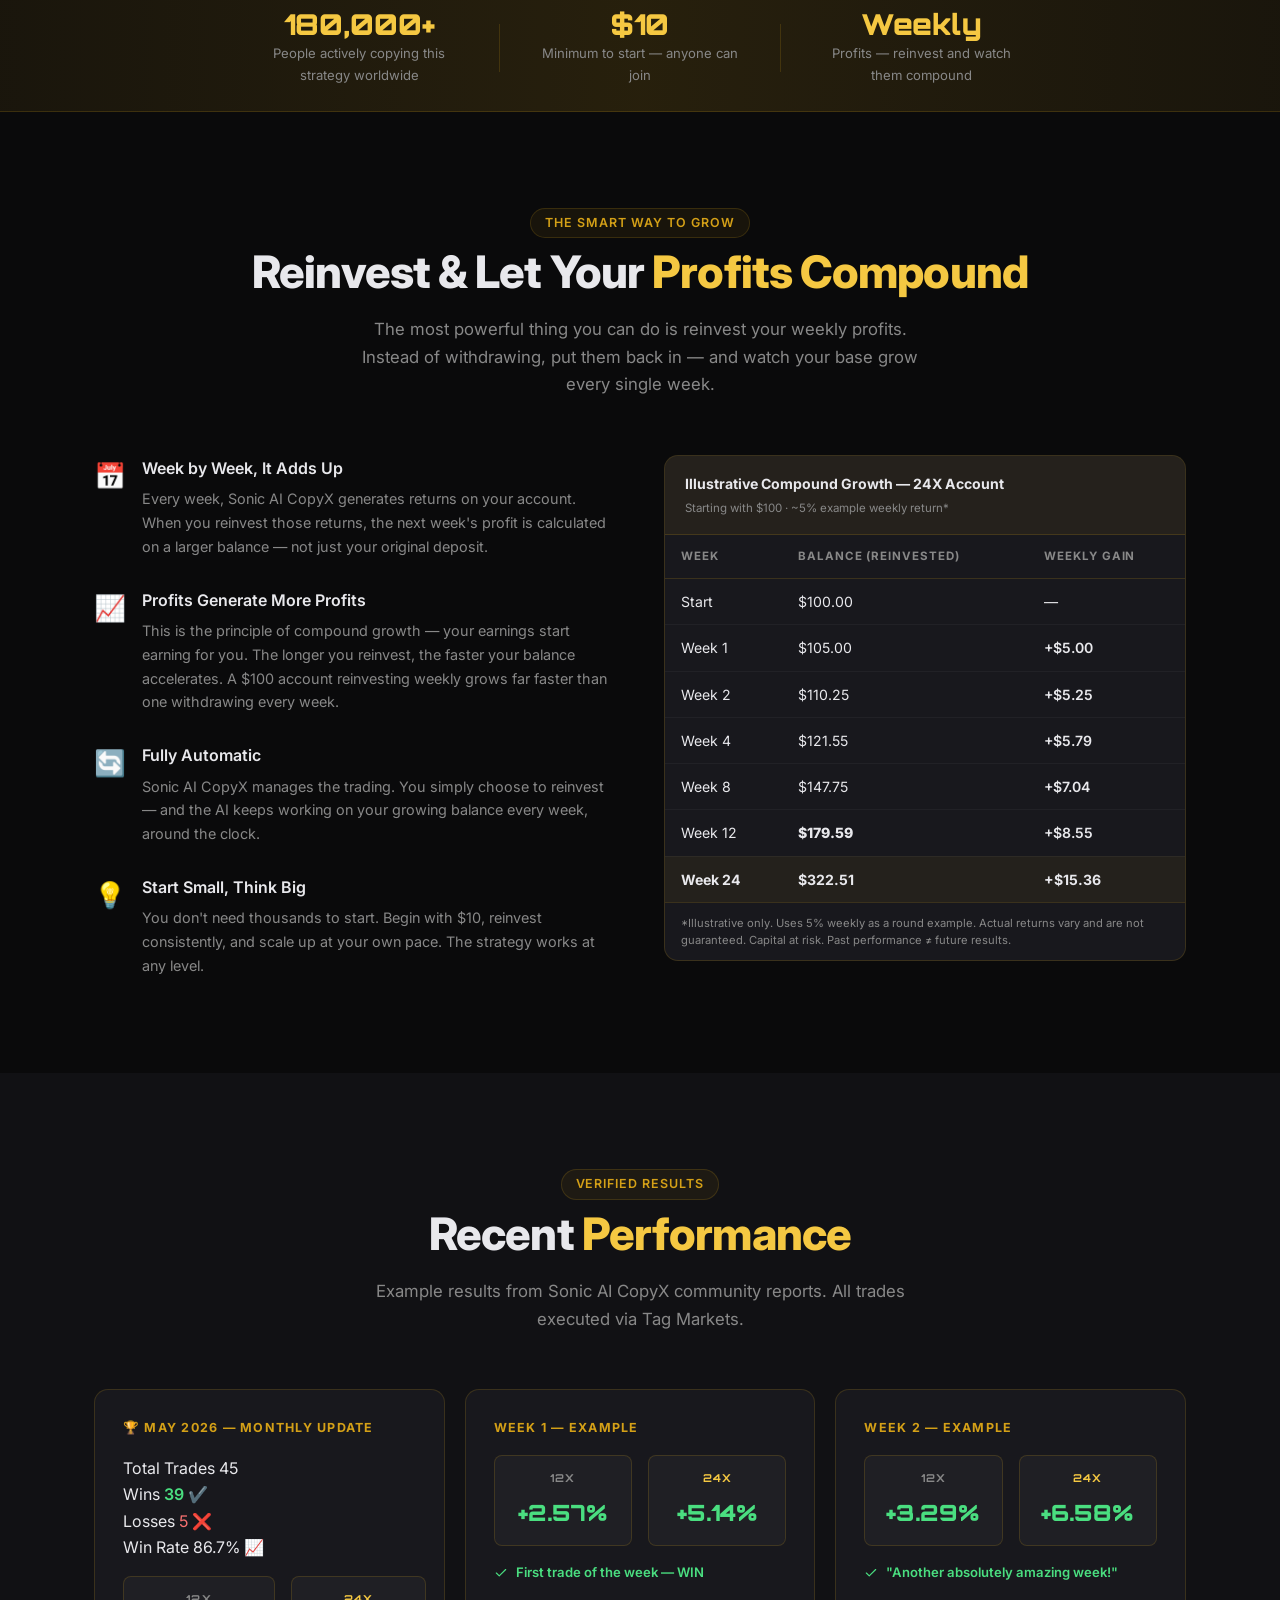
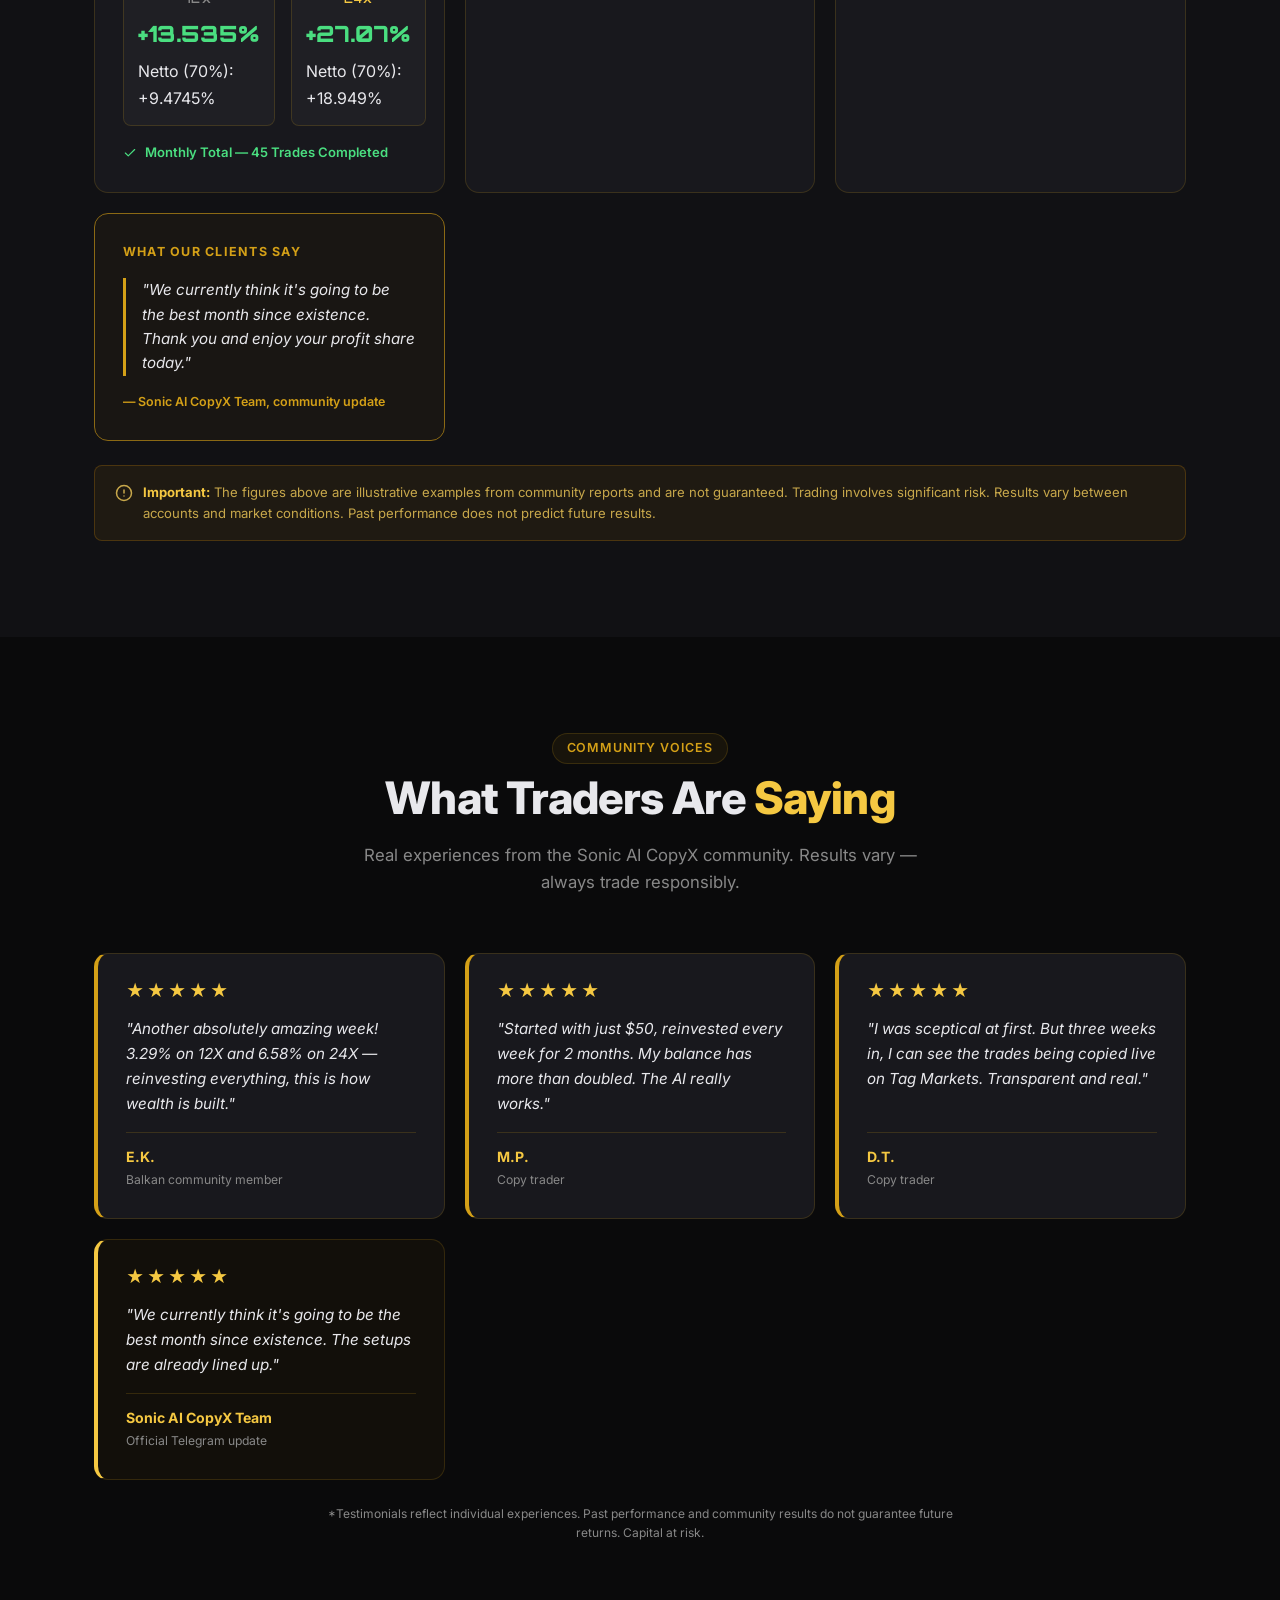
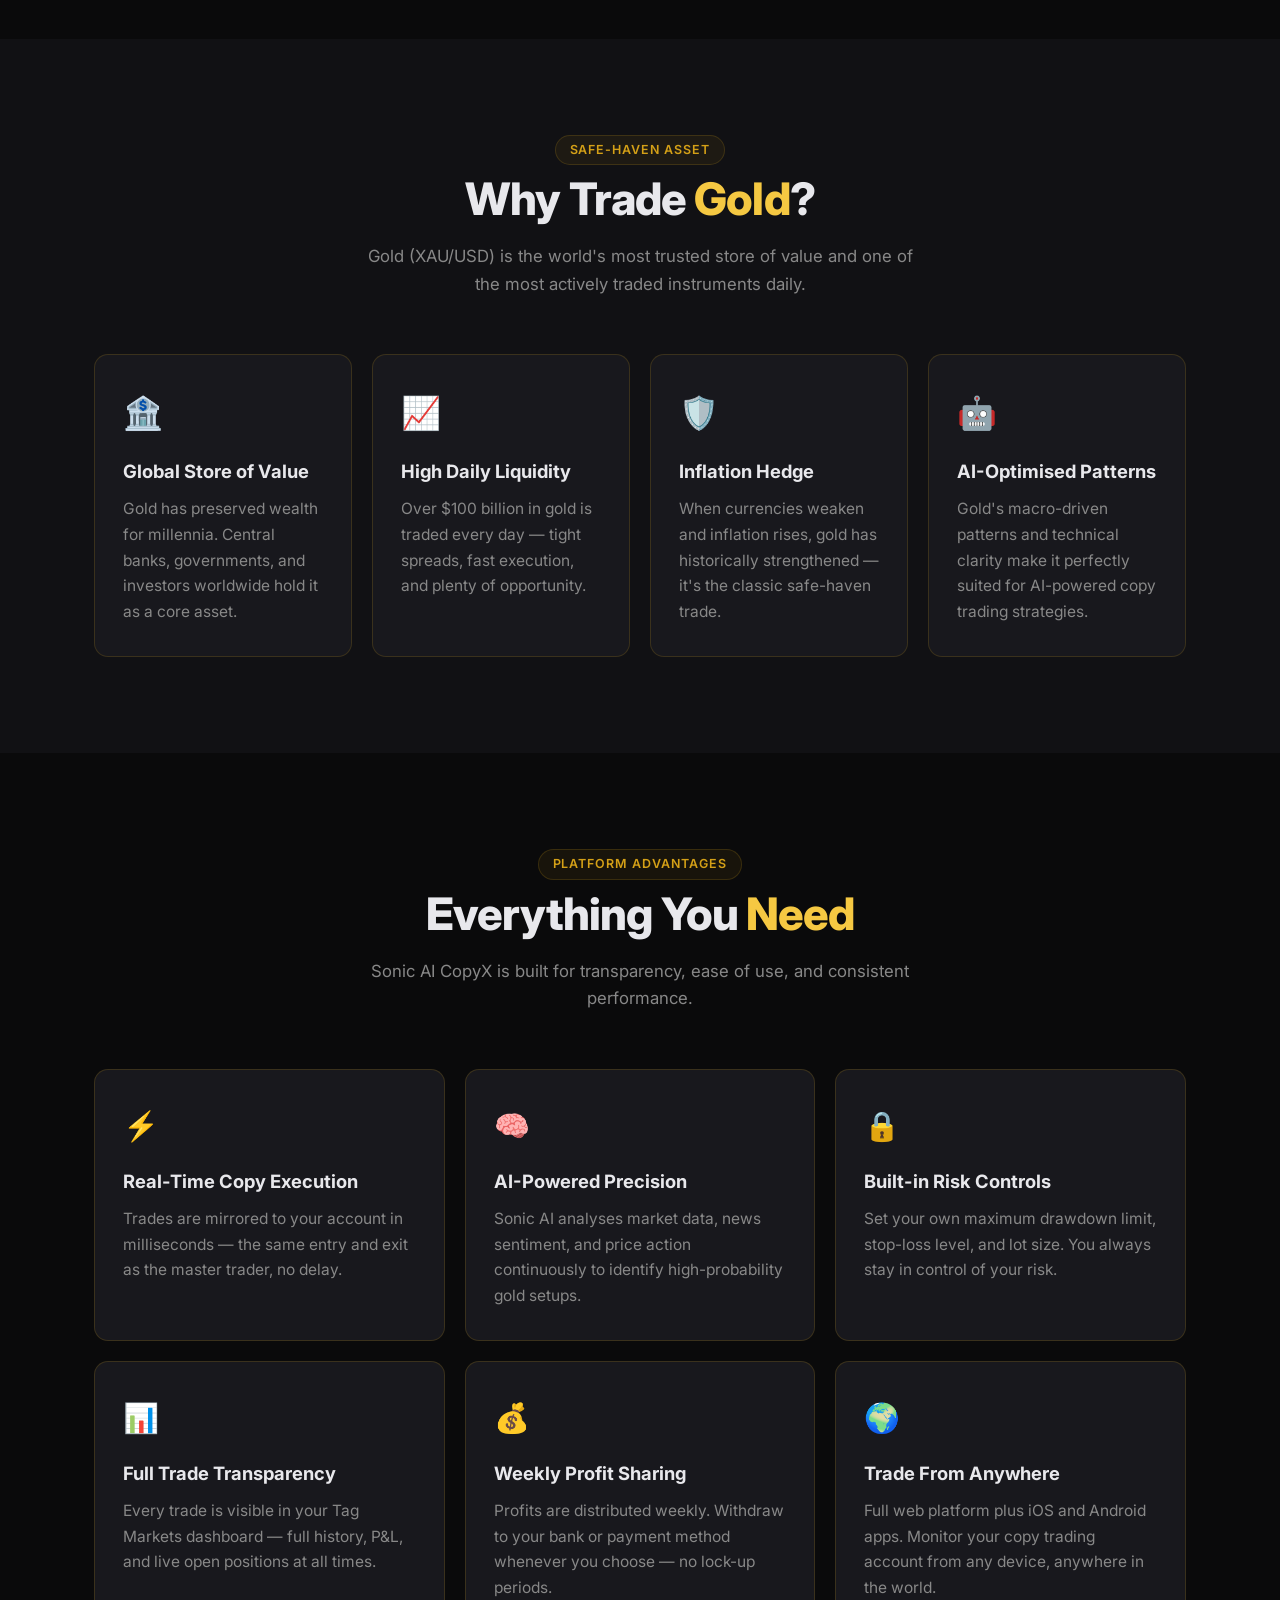
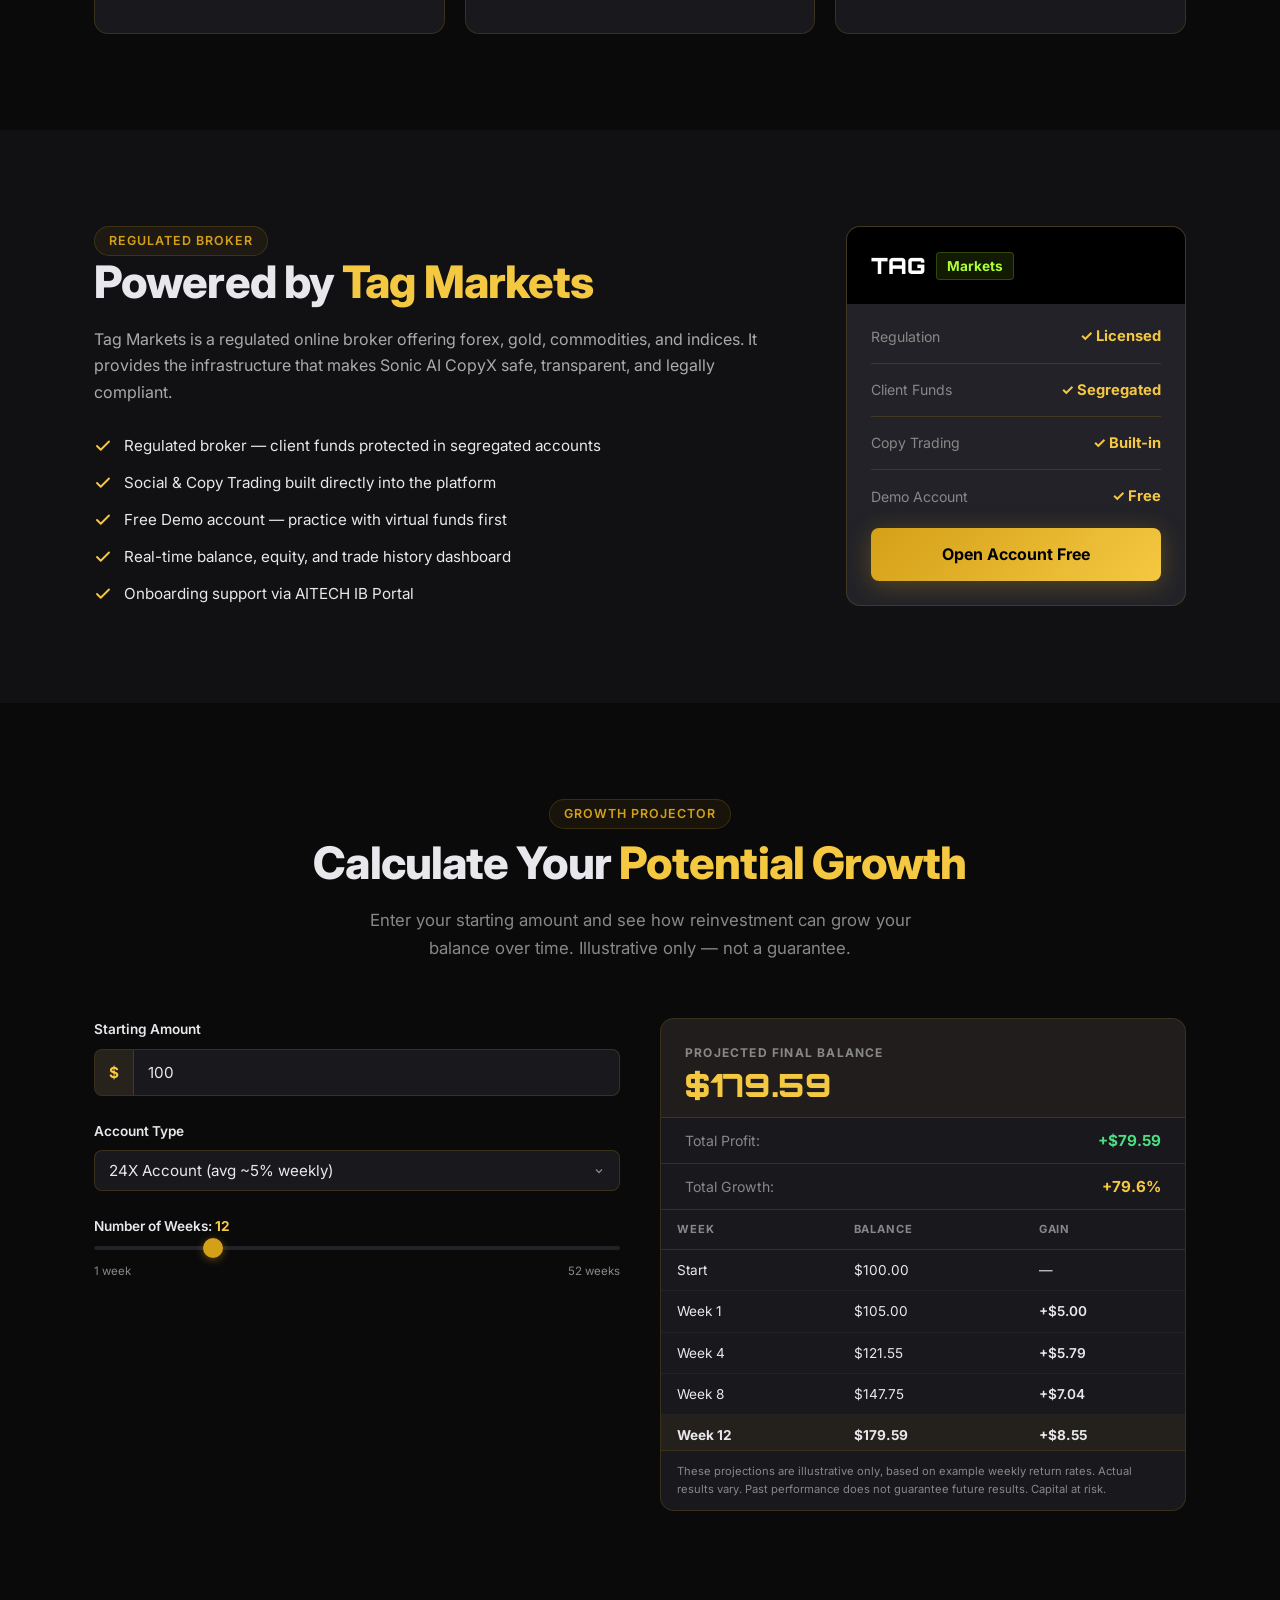
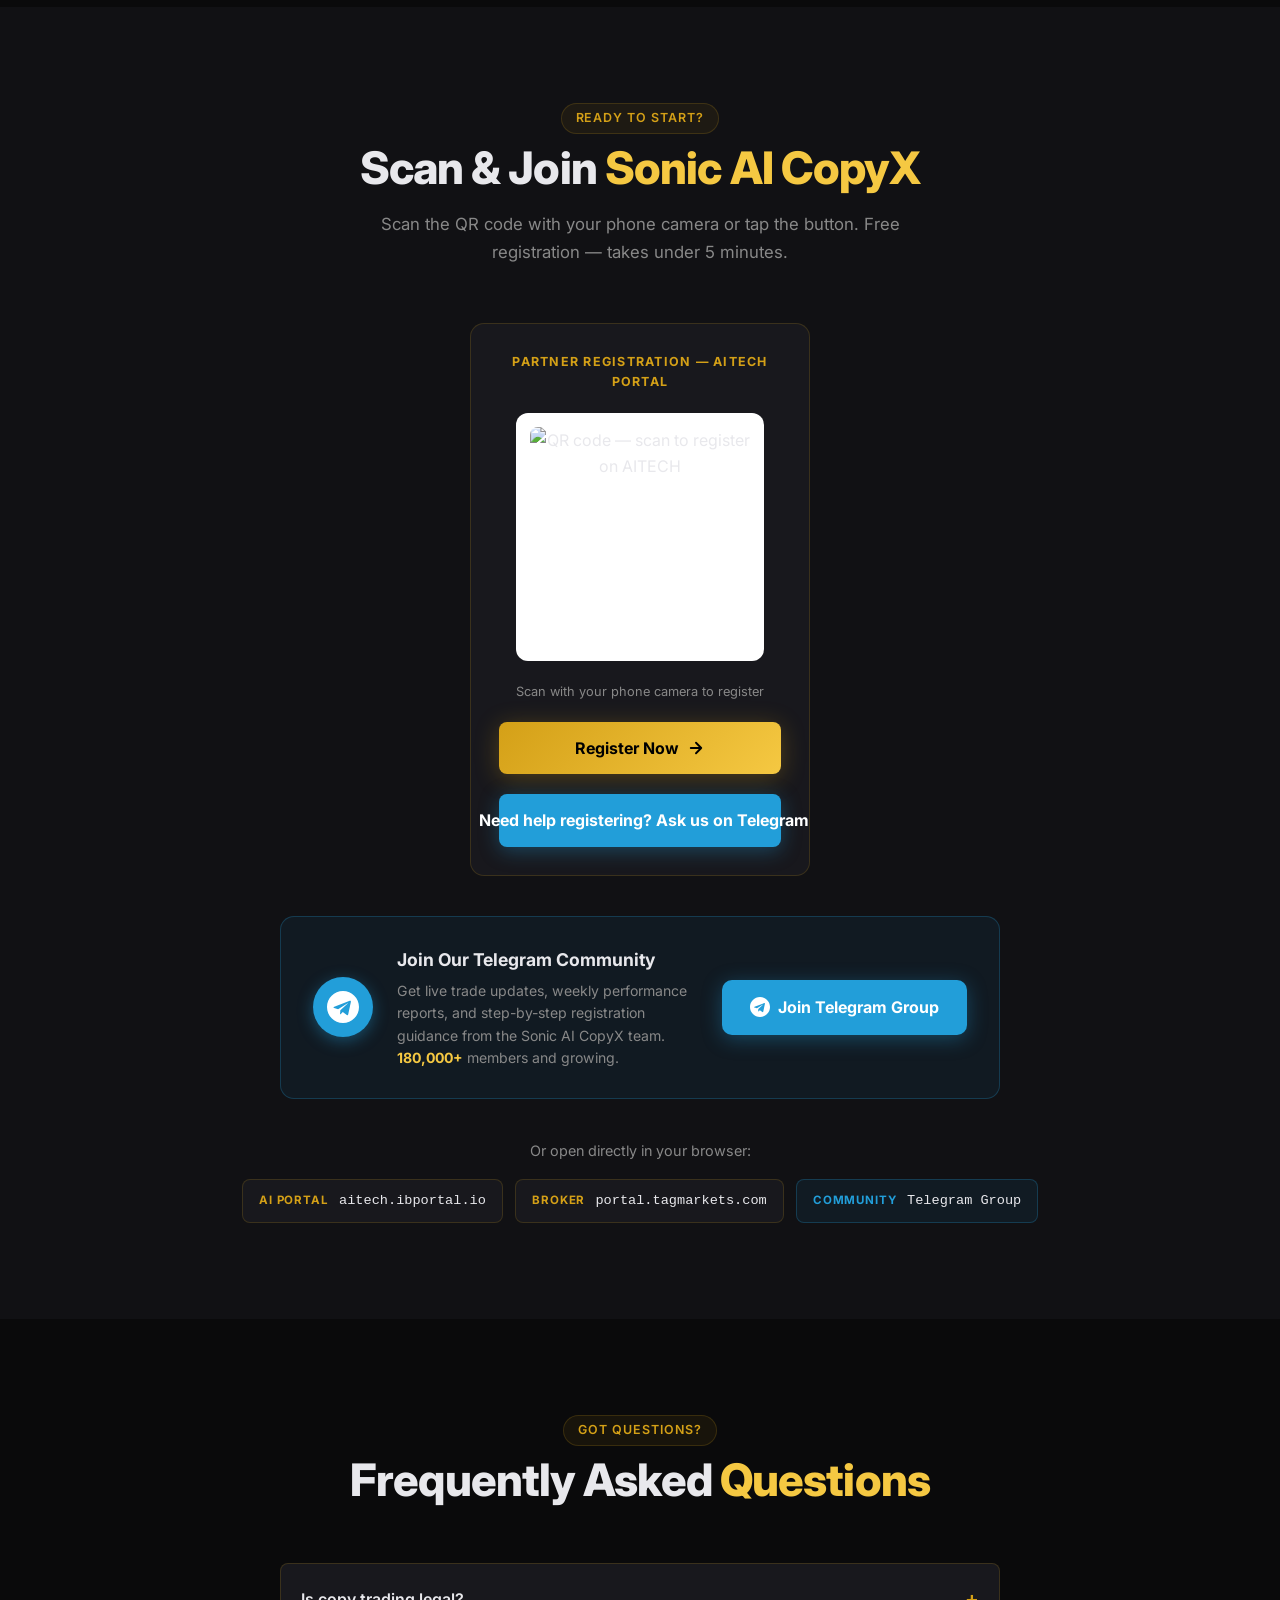
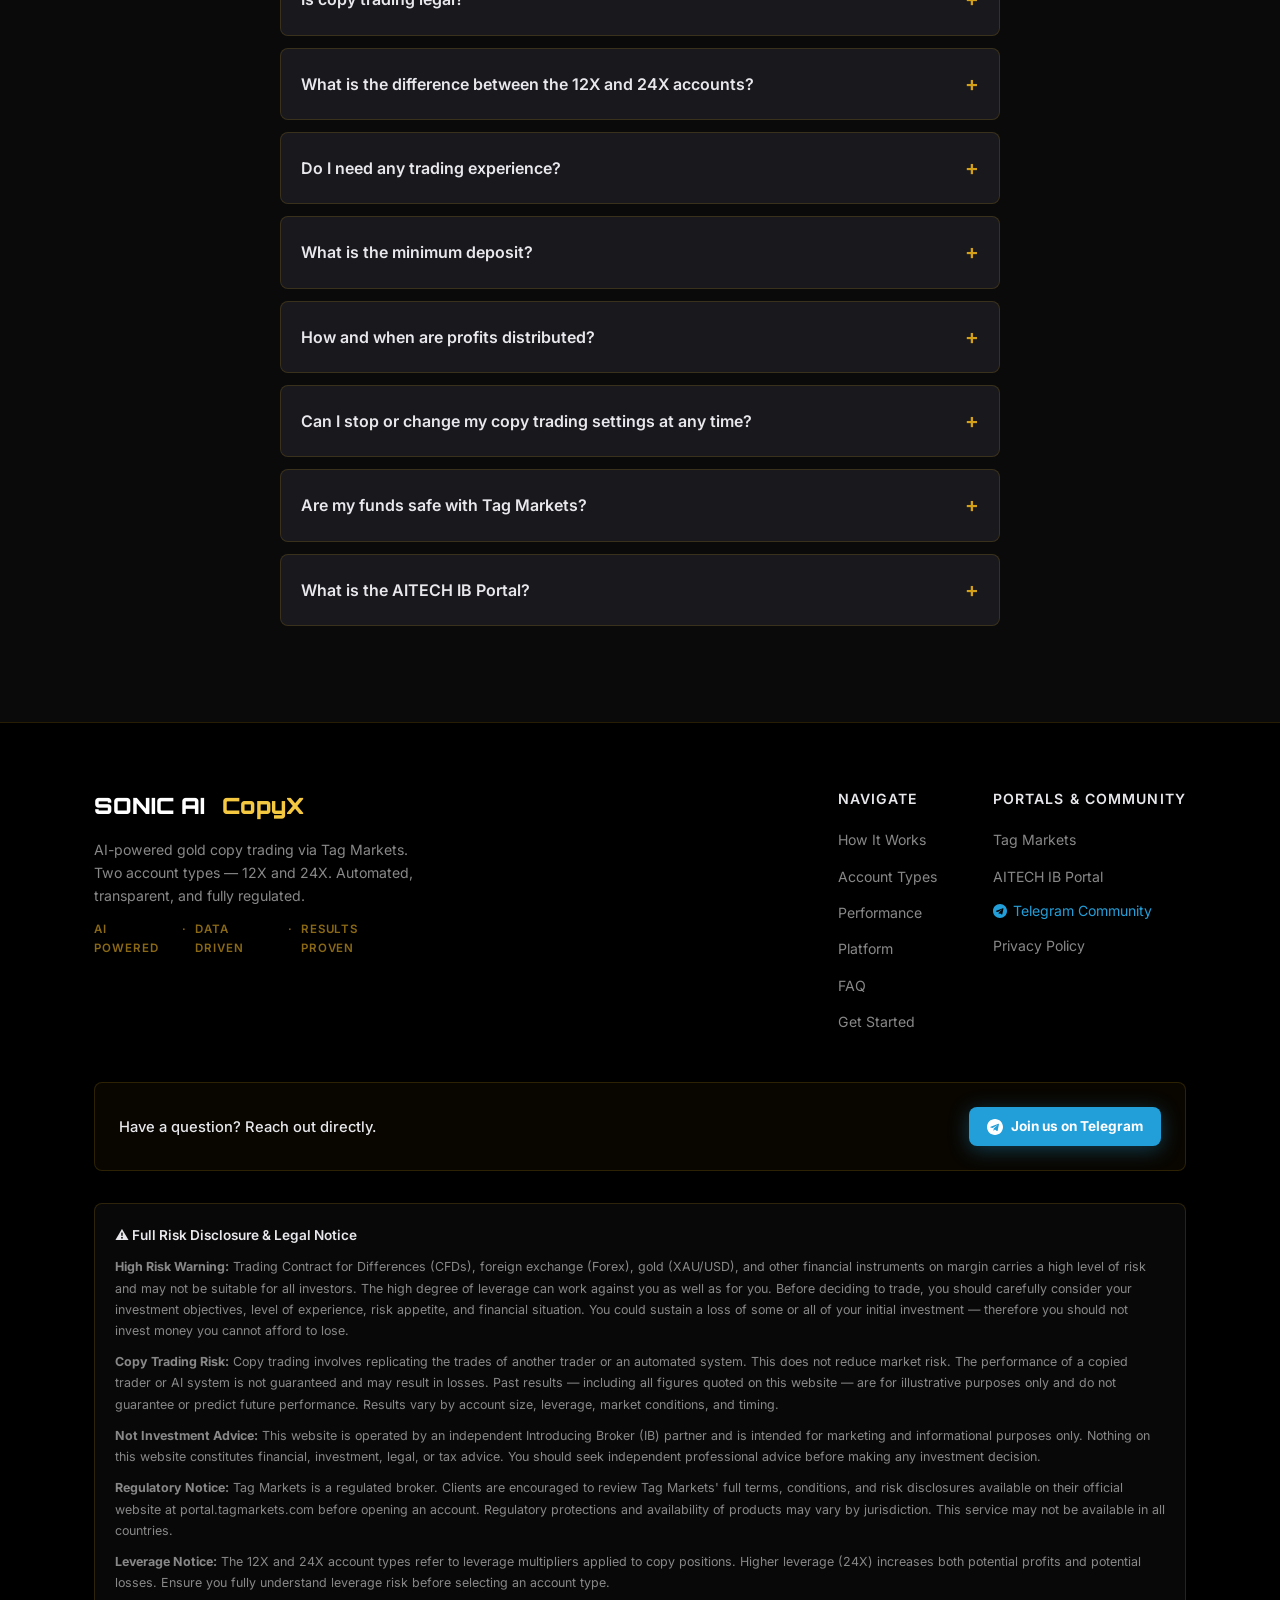
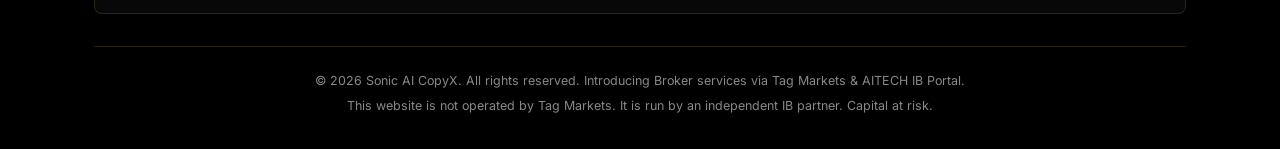
==== commit 588b6f5b: "Update May 2026 stats: 45 trades, 39W/5L, 86.7%, +13.535%/+27.07% with netto profit" ====
--- a/index.html
+++ b/index.html
@@ -152,16 +152,16 @@
         <div class="live-cards">
           <div class="live-card">
             <span class="live-card__badge">12X</span>
-            <span class="live-card__value">+9.58%</span>
+            <span class="live-card__value">+13.535%</span>
             <span class="live-card__label">May Total</span>
           </div>
           <div class="live-card live-card--accent">
             <span class="live-card__badge">24X</span>
-            <span class="live-card__value">+19.16%</span>
+            <span class="live-card__value">+27.07%</span>
             <span class="live-card__label">May Total</span>
           </div>
         </div>
-        <p class="live-disclaimer">*May 2026 monthly results. 33 trades, 87.8% win rate. Past performance does not guarantee future returns. Capital at risk.</p>
+        <p class="live-disclaimer">*May 2026 monthly results. 45 trades, 86.7% win rate. Past performance does not guarantee future returns. Capital at risk.</p>
       </div>
 
       <div class="hero__stats">
@@ -450,34 +450,36 @@
           <div class="perf-monthly-stats">
             <div class="perf-monthly-row">
               <span class="perf-monthly-label">Total Trades</span>
-              <span class="perf-monthly-value">33</span>
+              <span class="perf-monthly-value">45</span>
             </div>
             <div class="perf-monthly-row">
               <span class="perf-monthly-label">Wins</span>
-              <span class="perf-monthly-value green">29 ✔️</span>
+              <span class="perf-monthly-value green">39 ✔️</span>
             </div>
             <div class="perf-monthly-row">
               <span class="perf-monthly-label">Losses</span>
-              <span class="perf-monthly-value" style="color:#f87171">4 ❌</span>
+              <span class="perf-monthly-value" style="color:#f87171">5 ❌</span>
             </div>
             <div class="perf-monthly-row">
               <span class="perf-monthly-label">Win Rate</span>
-              <span class="perf-monthly-winrate">87.8% 📈</span>
+              <span class="perf-monthly-winrate">86.7% 📈</span>
             </div>
           </div>
           <div class="perf-card__results">
             <div class="perf-result">
               <span class="perf-result__badge">12X</span>
-              <span class="perf-result__value">+9.58%</span>
+              <span class="perf-result__value">+13.535%</span>
+              <span class="perf-result__net">Netto (70%): +9.4745%</span>
             </div>
             <div class="perf-result perf-result--accent">
               <span class="perf-result__badge perf-result__badge--accent">24X</span>
-              <span class="perf-result__value">+19.16%</span>
+              <span class="perf-result__value">+27.07%</span>
+              <span class="perf-result__net">Netto (70%): +18.949%</span>
             </div>
           </div>
           <div class="perf-card__note">
             <svg xmlns="http://www.w3.org/2000/svg" width="14" height="14" viewBox="0 0 24 24" fill="none" stroke="currentColor" stroke-width="2" stroke-linecap="round" stroke-linejoin="round"><polyline points="20 6 9 17 4 12"/></svg>
-            Monthly Total — 33 Trades Completed
+            Monthly Total — 45 Trades Completed
           </div>
         </div>
 
@@ -833,6 +835,10 @@
             Register Now
             <svg xmlns="http://www.w3.org/2000/svg" width="18" height="18" viewBox="0 0 24 24" fill="none" stroke="currentColor" stroke-width="2.5" stroke-linecap="round" stroke-linejoin="round"><path d="M5 12h14M12 5l7 7-7 7"/></svg>
           </a>
+          <a href="https://t.me/+3Ng91nHDuzgyNzE8" target="_blank" rel="noopener noreferrer" class="btn btn--tg btn--full">
+            <svg xmlns="http://www.w3.org/2000/svg" width="18" height="18" viewBox="0 0 24 24" fill="currentColor"><path d="M12 0C5.373 0 0 5.373 0 12s5.373 12 12 12 12-5.373 12-12S18.627 0 12 0zm5.894 8.221-1.97 9.28c-.145.658-.537.818-1.084.508l-3-2.21-1.447 1.394c-.16.16-.295.295-.605.295l.213-3.053 5.56-5.023c.242-.213-.054-.333-.373-.12L8.32 13.617l-2.96-.924c-.643-.204-.657-.643.136-.953l11.57-4.461c.537-.194 1.006.131.828.942z"/></svg>
+            Need help registering? Ask us on Telegram
+          </a>
         </div>
       </div>
 
@@ -843,7 +849,7 @@
         </div>
         <div class="tg-join-card__text">
           <h3>Join Our Telegram Community</h3>
-          <p>Get live trade updates, weekly performance reports, and direct support from the Sonic AI CopyX team. <strong>180,000+</strong> members and growing.</p>
+          <p>Get live trade updates, weekly performance reports, and step-by-step registration guidance from the Sonic AI CopyX team. <strong>180,000+</strong> members and growing.</p>
         </div>
         <a href="https://t.me/+3Ng91nHDuzgyNzE8" target="_blank" rel="noopener noreferrer" class="btn btn--tg btn--lg">
           <svg xmlns="http://www.w3.org/2000/svg" width="20" height="20" viewBox="0 0 24 24" fill="currentColor"><path d="M12 0C5.373 0 0 5.373 0 12s5.373 12 12 12 12-5.373 12-12S18.627 0 12 0zm5.894 8.221-1.97 9.28c-.145.658-.537.818-1.084.508l-3-2.21-1.447 1.394c-.16.16-.295.295-.605.295l.213-3.053 5.56-5.023c.242-.213-.054-.333-.373-.12l-6.871 4.326-2.962-.924c-.643-.204-.657-.643.136-.953l11.57-4.461c.537-.194 1.006.131.833.941z"/></svg>
